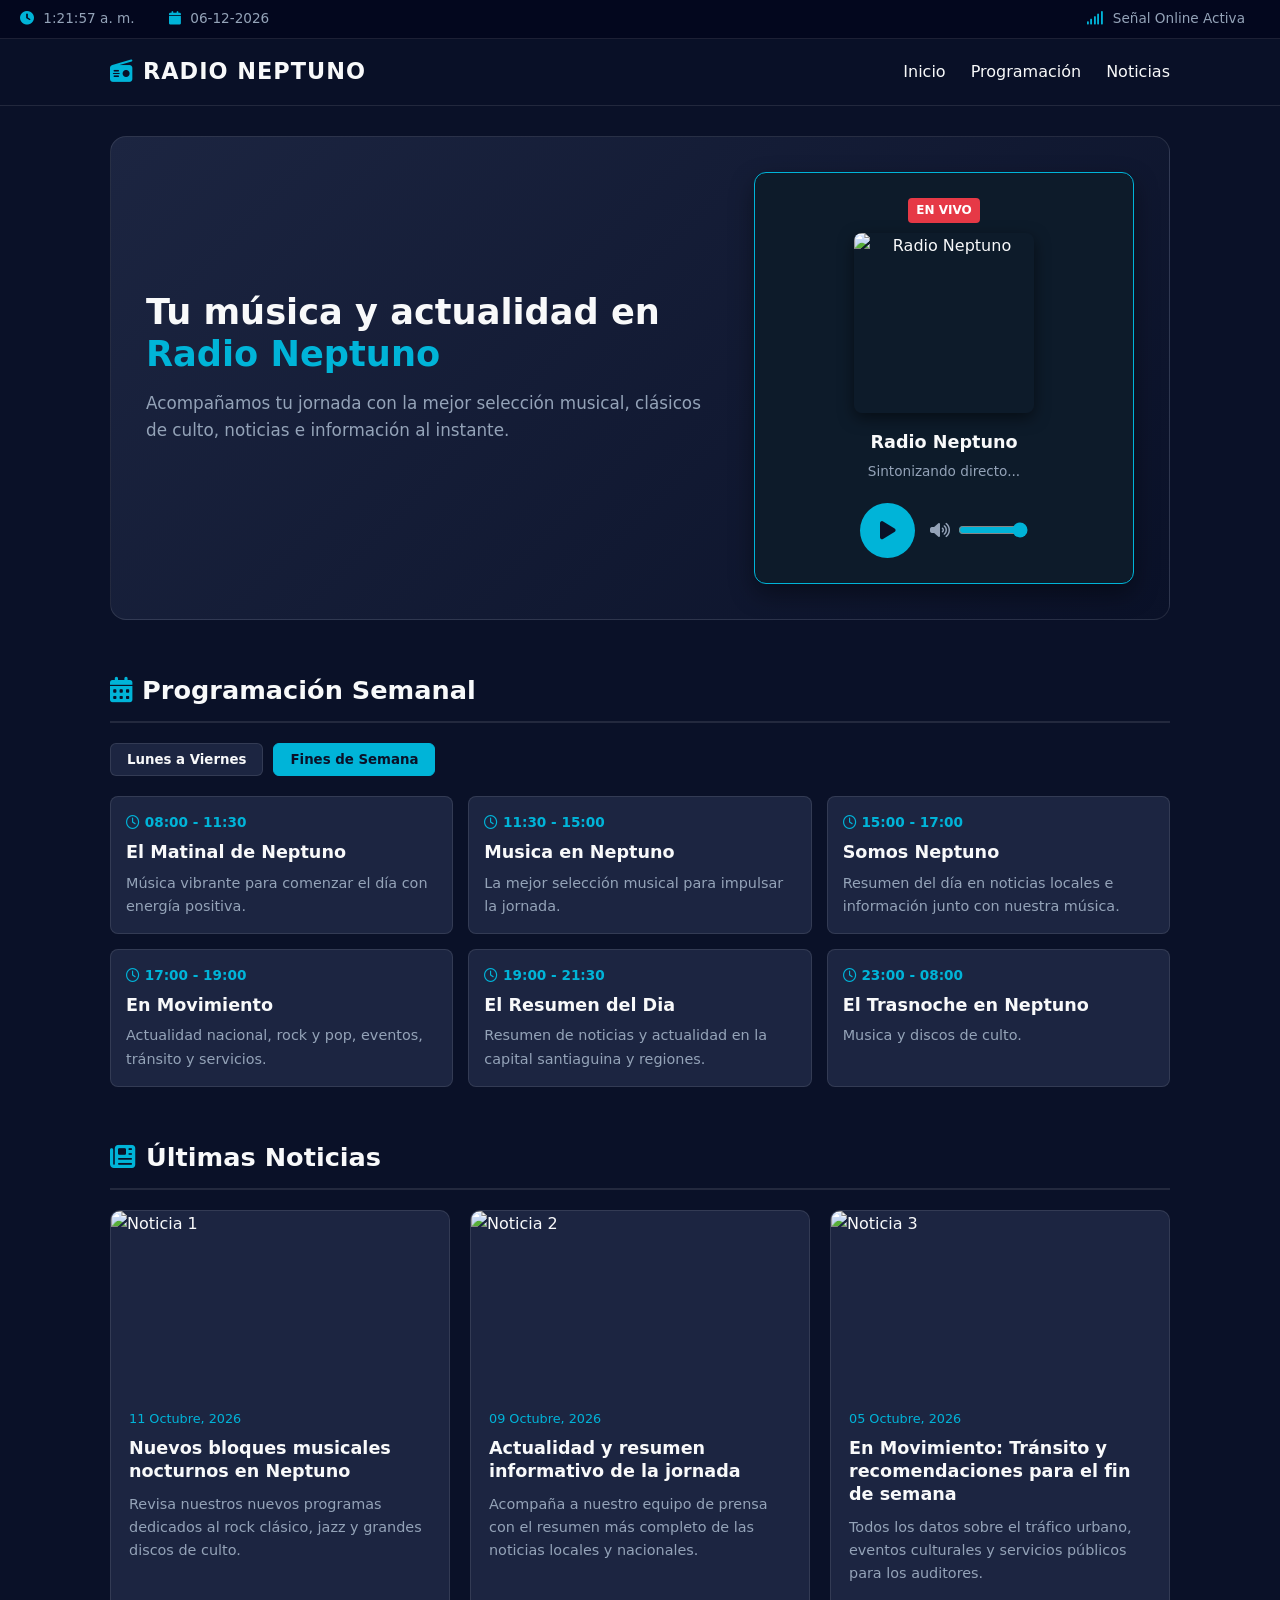
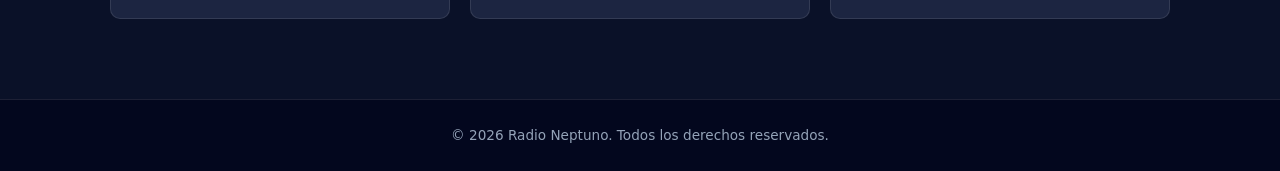
==== envivo.html @ 95f1080c "Update envivo.html" ====
<!DOCTYPE html>
<html lang="es">
<head>
    <meta charset="UTF-8">
    <meta name="viewport" content="width=device-width, initial-scale=1.0">
    <title>Radio Neptuno - Sitio Oficial</title>
    <!-- FontAwesome para iconografía -->
    <link rel="stylesheet" href="https://cdnjs.cloudflare.com/ajax/libs/font-awesome/6.4.0/css/all.min.css">
    <style>
        :root {
            --bg-dark: #0a1128;
            --bg-card: #1c2541;
            --primary: #00b4d8;
            --primary-hover: #90e0ef;
            --accent: #0077b6;
            --text-light: #f8f9fa;
            --text-muted: #94a3b8;
            --border-color: rgba(255, 255, 255, 0.1);
            --max-width: 1100px;
        }

        * {
            box-sizing: border-box;
            margin: 0;
            padding: 0;
            font-family: 'Segoe UI', system-ui, -apple-system, sans-serif;
        }

        body {
            background-color: var(--bg-dark);
            color: var(--text-light);
            line-height: 1.6;
            display: flex;
            flex-direction: column;
            min-height: 100vh;
        }

        /* 1. Barra Superior de Información */
        .top-info-bar {
            background-color: #03071e;
            border-bottom: 1px solid var(--border-color);
            padding: 8px 20px;
            font-size: 0.85rem;
            display: flex;
            justify-content: space-between;
            align-items: center;
        }

        .top-info-bar .info-left span,
        .top-info-bar .info-right span {
            margin-right: 15px;
            color: var(--text-muted);
        }

        .top-info-bar i {
            color: var(--primary);
            margin-right: 5px;
        }

        /* Navegación Principal */
        header {
            background-color: rgba(10, 17, 40, 0.95);
            position: sticky;
            top: 0;
            z-index: 100;
            backdrop-filter: blur(8px);
            border-bottom: 1px solid var(--border-color);
        }

        .nav-container {
            max-width: var(--max-width);
            margin: 0 auto;
            padding: 15px 20px;
            display: flex;
            justify-content: space-between;
            align-items: center;
        }

        .brand-logo {
            font-size: 1.4rem;
            font-weight: 800;
            color: var(--text-light);
            text-decoration: none;
            letter-spacing: 1px;
            display: flex;
            align-items: center;
            gap: 10px;
        }

        .brand-logo i {
            color: var(--primary);
        }

        .nav-menu {
            display: flex;
            list-style: none;
            gap: 25px;
        }

        .nav-menu a {
            color: var(--text-light);
            text-decoration: none;
            font-weight: 500;
            transition: color 0.2s;
        }

        .nav-menu a:hover {
            color: var(--primary);
        }

        /* Main Container */
        main {
            max-width: var(--max-width);
            margin: 0 auto;
            padding: 30px 20px;
            width: 100%;
            flex: 1;
        }

        /* Hero / Inicio */
        .hero-section {
            display: grid;
            grid-template-columns: 1fr 380px;
            gap: 30px;
            align-items: center;
            margin-bottom: 50px;
            background: linear-gradient(135deg, var(--bg-card) 0%, rgba(10,17,40,1) 100%);
            padding: 35px;
            border-radius: 16px;
            border: 1px solid var(--border-color);
        }

        .hero-content h1 {
            font-size: 2.2rem;
            margin-bottom: 15px;
            line-height: 1.2;
        }

        .hero-content h1 span {
            color: var(--primary);
        }

        .hero-content p {
            color: var(--text-muted);
            margin-bottom: 20px;
            font-size: 1.05rem;
        }

        /* 2. Radio Widget (Player Component) */
        .radio-widget {
            background-color: #0d1b2a;
            border: 1px solid var(--primary);
            border-radius: 12px;
            padding: 25px;
            box-shadow: 0 10px 25px rgba(0, 0, 0, 0.4);
            display: flex;
            flex-direction: column;
            align-items: center;
            text-align: center;
        }

        .widget-cover {
            width: 180px;
            height: 180px;
            border-radius: 8px;
            object-fit: cover;
            margin-bottom: 15px;
            box-shadow: 0 5px 15px rgba(0,0,0,0.5);
        }

        .live-tag {
            background-color: #e63946;
            color: white;
            font-size: 0.75rem;
            font-weight: 700;
            padding: 3px 8px;
            border-radius: 4px;
            text-transform: uppercase;
            margin-bottom: 10px;
            display: inline-block;
        }

        .widget-title {
            font-size: 1.1rem;
            font-weight: 700;
            margin-bottom: 5px;
        }

        .widget-subtitle {
            font-size: 0.85rem;
            color: var(--text-muted);
            margin-bottom: 20px;
            min-height: 20px;
        }

        .player-controls {
            display: flex;
            align-items: center;
            gap: 15px;
            width: 100%;
            justify-content: center;
        }

        .play-btn {
            background-color: var(--primary);
            color: var(--bg-dark);
            border: none;
            width: 55px;
            height: 55px;
            border-radius: 50%;
            font-size: 1.3rem;
            cursor: pointer;
            display: flex;
            align-items: center;
            justify-content: center;
            transition: transform 0.2s, background-color 0.2s;
        }

        .play-btn:hover {
            transform: scale(1.05);
            background-color: var(--primary-hover);
        }

        .vol-container {
            display: flex;
            align-items: center;
            gap: 8px;
        }

        .vol-slider {
            width: 70px;
            accent-color: var(--primary);
            cursor: pointer;
        }

        /* 3. Programación Semanal */
        .section-title {
            font-size: 1.6rem;
            margin-bottom: 20px;
            display: flex;
            align-items: center;
            gap: 10px;
            border-bottom: 2px solid var(--border-color);
            padding-bottom: 10px;
        }

        .section-title i {
            color: var(--primary);
        }

        .schedule-tabs {
            display: flex;
            gap: 10px;
            margin-bottom: 20px;
        }

        .tab-btn {
            background-color: var(--bg-card);
            color: var(--text-light);
            border: 1px solid var(--border-color);
            padding: 8px 16px;
            border-radius: 6px;
            cursor: pointer;
            font-weight: 600;
            transition: all 0.2s;
        }

        .tab-btn.active {
            background-color: var(--primary);
            color: var(--bg-dark);
            border-color: var(--primary);
        }

        .schedule-grid {
            display: grid;
            grid-template-columns: repeat(auto-fill, minmax(300px, 1fr));
            gap: 15px;
            margin-bottom: 50px;
        }

        .schedule-card {
            background-color: var(--bg-card);
            border: 1px solid var(--border-color);
            border-radius: 8px;
            padding: 15px;
            transition: border-color 0.2s;
        }

        .schedule-card:hover {
            border-color: var(--primary);
        }

        .schedule-time {
            color: var(--primary);
            font-weight: 700;
            font-size: 0.85rem;
            margin-bottom: 5px;
        }

        .schedule-name {
            font-size: 1.1rem;
            font-weight: 700;
            margin-bottom: 5px;
        }

        .schedule-desc {
            font-size: 0.9rem;
            color: var(--text-muted);
        }

        /* 4. Noticias */
        .news-grid {
            display: grid;
            grid-template-columns: repeat(auto-fill, minmax(320px, 1fr));
            gap: 20px;
            margin-bottom: 50px;
        }

        .news-card {
            background-color: var(--bg-card);
            border: 1px solid var(--border-color);
            border-radius: 10px;
            overflow: hidden;
            display: flex;
            flex-direction: column;
        }

        .news-img {
            width: 100%;
            height: 180px;
            object-fit: cover;
        }

        .news-body {
            padding: 18px;
            flex: 1;
            display: flex;
            flex-direction: column;
        }

        .news-date {
            font-size: 0.8rem;
            color: var(--primary);
            margin-bottom: 8px;
        }

        .news-title {
            font-size: 1.1rem;
            font-weight: 700;
            margin-bottom: 10px;
            line-height: 1.3;
        }

        .news-excerpt {
            font-size: 0.9rem;
            color: var(--text-muted);
            margin-bottom: 15px;
            flex: 1;
        }

        /* Footer */
        footer {
            background-color: #03071e;
            border-top: 1px solid var(--border-color);
            padding: 25px 20px;
            text-align: center;
            font-size: 0.85rem;
            color: var(--text-muted);
        }

        /* Responsive */
        @media (max-width: 850px) {
            .hero-section {
                grid-template-columns: 1fr;
            }
            .nav-menu {
                display: none; /* Simplificado para móviles */
            }
        }
    </style>
</head>
<body>

    <!-- 1. Barra Superior de Información -->
    <div class="top-info-bar">
        <div class="info-left">
            <span><i class="fa-solid fa-clock"></i> <span id="clock">--:--:--</span></span>
            <span><i class="fa-solid fa-calendar"></i> <span id="date-str">--/--/----</span></span>
        </div>
        <div class="info-right">
            <span><i class="fa-solid fa-signal"></i> Señal Online Activa</span>
        </div>
    </div>

    <!-- Navegación Principal -->
    <header>
        <div class="nav-container">
            <a href="#" class="brand-logo">
                <i class="fa-solid fa-radio"></i> RADIO NEPTUNO
            </a>
            <ul class="nav-menu">
                <li><a href="#inicio">Inicio</a></li>
                <li><a href="#programacion">Programación</a></li>
                <li><a href="#noticias">Noticias</a></li>
            </ul>
        </div>
    </header>

    <main>
        <!-- Inicio / Hero Section -->
        <section id="inicio" class="hero-section">
            <div class="hero-content">
                <h1>Tu música y actualidad en <span>Radio Neptuno</span></h1>
                <p>Acompañamos tu jornada con la mejor selección musical, clásicos de culto, noticias e información al instante.</p>
            </div>

            <!-- 2. Radio Widget -->
            <div class="radio-widget">
                <span class="live-tag">En Vivo</span>
                <img src="https://images.unsplash.com/photo-1478737270239-2f02b77fc618?w=400&auto=format&fit=crop&q=80" alt="Radio Neptuno" class="widget-cover" id="widget-cover">
                <div class="widget-title" id="widget-title">Radio Neptuno</div>
                <div class="widget-subtitle" id="widget-subtitle">Sintonizando directo...</div>
                
                <div class="player-controls">
                    <button class="play-btn" id="play-btn" title="Reproducir/Pausar">
                        <i class="fa-solid fa-play" id="play-icon"></i>
                    </button>
                    <div class="vol-container">
                        <i class="fa-solid fa-volume-high" id="vol-icon" style="color: var(--text-muted);"></i>
                        <input type="range" min="0" max="1" step="0.05" value="1" class="vol-slider" id="vol-slider">
                    </div>
                </div>
            </div>
        </section>

        <!-- 3. Programación Semanal -->
        <section id="programacion">
            <h2 class="section-title"><i class="fa-solid fa-calendar-days"></i> Programación Semanal</h2>
            
            <div class="schedule-tabs">
                <button class="tab-btn active" id="tab-week">Lunes a Viernes</button>
                <button class="tab-btn" id="tab-weekend">Fines de Semana</button>
            </div>

            <div class="schedule-grid" id="schedule-container">
                <!-- Generado por JS -->
            </div>
        </section>

        <!-- 4. Noticias -->
        <section id="noticias">
            <h2 class="section-title"><i class="fa-solid fa-newspaper"></i> Últimas Noticias</h2>
            
            <div class="news-grid">
                <article class="news-card">
                    <img src="https://images.unsplash.com/photo-1511671782779-c97d3d27a1d4?w=500&auto=format&fit=crop&q=80" alt="Noticia 1" class="news-img">
                    <div class="news-body">
                        <div class="news-date">11 Octubre, 2026</div>
                        <h3 class="news-title">Nuevos bloques musicales nocturnos en Neptuno</h3>
                        <p class="news-excerpt">Revisa nuestros nuevos programas dedicados al rock clásico, jazz y grandes discos de culto.</p>
                    </div>
                </article>

                <article class="news-card">
                    <img src="https://images.unsplash.com/photo-1598488035139-bdbb2231ce04?w=500&auto=format&fit=crop&q=80" alt="Noticia 2" class="news-img">
                    <div class="news-body">
                        <div class="news-date">09 Octubre, 2026</div>
                        <h3 class="news-title">Actualidad y resumen informativo de la jornada</h3>
                        <p class="news-excerpt">Acompaña a nuestro equipo de prensa con el resumen más completo de las noticias locales y nacionales.</p>
                    </div>
                </article>

                <article class="news-card">
                    <img src="https://images.unsplash.com/photo-1526374965328-7f61d4dc18c5?w=500&auto=format&fit=crop&q=80" alt="Noticia 3" class="news-img">
                    <div class="news-body">
                        <div class="news-date">05 Octubre, 2026</div>
                        <h3 class="news-title">En Movimiento: Tránsito y recomendaciones para el fin de semana</h3>
                        <p class="news-excerpt">Todos los datos sobre el tráfico urbano, eventos culturales y servicios públicos para los auditores.</p>
                    </div>
                </article>
            </div>
        </section>
    </main>

    <footer>
        <p>&copy; 2026 Radio Neptuno. Todos los derechos reservados.</p>
    </footer>

    <!-- Audio Stream Hidden Element -->
    <audio id="audio-player" preload="none"></audio>

    <script>
        // Configuración de Audio
        const streamUrl = "https://stream.zeno.fm/lqnwrpclo7hvv";
        const stationId = "lqnwrpclo7hvv";

        const audio = document.getElementById('audio-player');
        const playBtn = document.getElementById('play-btn');
        const playIcon = document.getElementById('play-icon');
        const volSlider = document.getElementById('vol-slider');
        const volIcon = document.getElementById('vol-icon');
        const widgetSubtitle = document.getElementById('widget-subtitle');

        audio.src = streamUrl;
        let isPlaying = false;

        // Control de reproducción
        playBtn.addEventListener('click', () => {
            if (isPlaying) {
                audio.pause();
                playIcon.className = "fa-solid fa-play";
                widgetSubtitle.textContent = "Reproducción pausada";
                isPlaying = false;
            } else {
                audio.play().then(() => {
                    playIcon.className = "fa-solid fa-pause";
                    widgetSubtitle.textContent = "En directo desde Zeno.fm";
                    isPlaying = true;
                }).catch(err => {
                    console.error("Error reproduciendo stream:", err);
                });
            }
        });

        // Control de Volumen
        volSlider.addEventListener('input', (e) => {
            audio.volume = e.target.value;
            if (e.target.value == 0) volIcon.className = "fa-solid fa-volume-xmark";
            else if (e.target.value < 0.5) volIcon.className = "fa-solid fa-volume-low";
            else volIcon.className = "fa-solid fa-volume-high";
        });

        // Reloj e Información Superior
        function updateClock() {
            const now = new Date();
            document.getElementById('clock').textContent = now.toLocaleTimeString('es-CL');
            document.getElementById('date-str').textContent = now.toLocaleDateString('es-CL');
        }
        setInterval(updateClock, 1000);
        updateClock();

        // Datos de Programación
        const scheduleData = {
            week: [
                { time: "08:00 - 11:30", name: "El Matinal de Neptuno", desc: "Música vibrante para comenzar el día con energía positiva." },
                { time: "11:30 - 17:00", name: "Musica en Neptuno", desc: "La mejor selección musical para impulsar la jornada." },
                { time: "17:00 - 19:00", name: "En Movimiento", desc: "Actualidad nacional, rock y pop, eventos, tránsito y servicios." },
                { time: "19:00 - 20:45", name: "La Pica de Neptuno", desc: "Música Chilena, Actualidad, datos y mucho mas!." },
                { time: "20:45 - 23:00", name: "La Noche del Auditor", desc: "Música variada para acompañar trabajo y estudio." },
                { time: "23:00 - 08:00", name: "El Trasnoche en Neptuno", desc: "Musica y discos de culto." }
            ],
            weekend: [
                { time: "08:00 - 11:30", name: "El Matinal de Neptuno", desc: "Música vibrante para comenzar el día con energía positiva." },
                { time: "11:30 - 15:00", name: "Musica en Neptuno", desc: "La mejor selección musical para impulsar la jornada." },
                { time: "15:00 - 17:00", name: "Somos Neptuno", desc: "Resumen del día en noticias locales e información junto con nuestra música." },
                { time: "17:00 - 19:00", name: "En Movimiento", desc: "Actualidad nacional, rock y pop, eventos, tránsito y servicios." },
                { time: "19:00 - 21:30", name: "El Resumen del Dia", desc: "Resumen de noticias y actualidad en la capital santiaguina y regiones." },
                { time: "23:00 - 08:00", name: "El Trasnoche en Neptuno", desc: "Musica y discos de culto." }
            ]
        };

        const scheduleContainer = document.getElementById('schedule-container');
        const tabWeek = document.getElementById('tab-week');
        const tabWeekend = document.getElementById('tab-weekend');

        function renderSchedule(type) {
            scheduleContainer.innerHTML = '';
            scheduleData[type].forEach(item => {
                const card = document.createElement('div');
                card.className = 'schedule-card';
                card.innerHTML = `
                    <div class="schedule-time"><i class="fa-regular fa-clock"></i> ${item.time}</div>
                    <div class="schedule-name">${item.name}</div>
                    <div class="schedule-desc">${item.desc}</div>
                `;
                scheduleContainer.appendChild(card);
            });
        }

        tabWeek.addEventListener('click', () => {
            tabWeek.classList.add('active');
            tabWeekend.classList.remove('active');
            renderSchedule('week');
        });

        tabWeekend.addEventListener('click', () => {
            tabWeekend.classList.add('active');
            tabWeek.classList.remove('active');
            renderSchedule('weekend');
        });

        // Cargar por defecto según el día de la semana
        const day = new Date().getDay();
        if (day === 0 || day === 6) {
            tabWeekend.click();
        } else {
            tabWeek.click();
        }

        // Metadatos de Zeno.fm
        setInterval(async () => {
            try {
                const res = await fetch(`https://api.zeno.fm/mounts/v2/snippet/${stationId}`);
                if (res.ok) {
                    const data = await res.json();
                    if (data && data.title && isPlaying) {
                        widgetSubtitle.textContent = "Sonando: " + data.title;
                    }
                }
            } catch (e) {}
        }, 15000);
    </script>
</body>
</html>
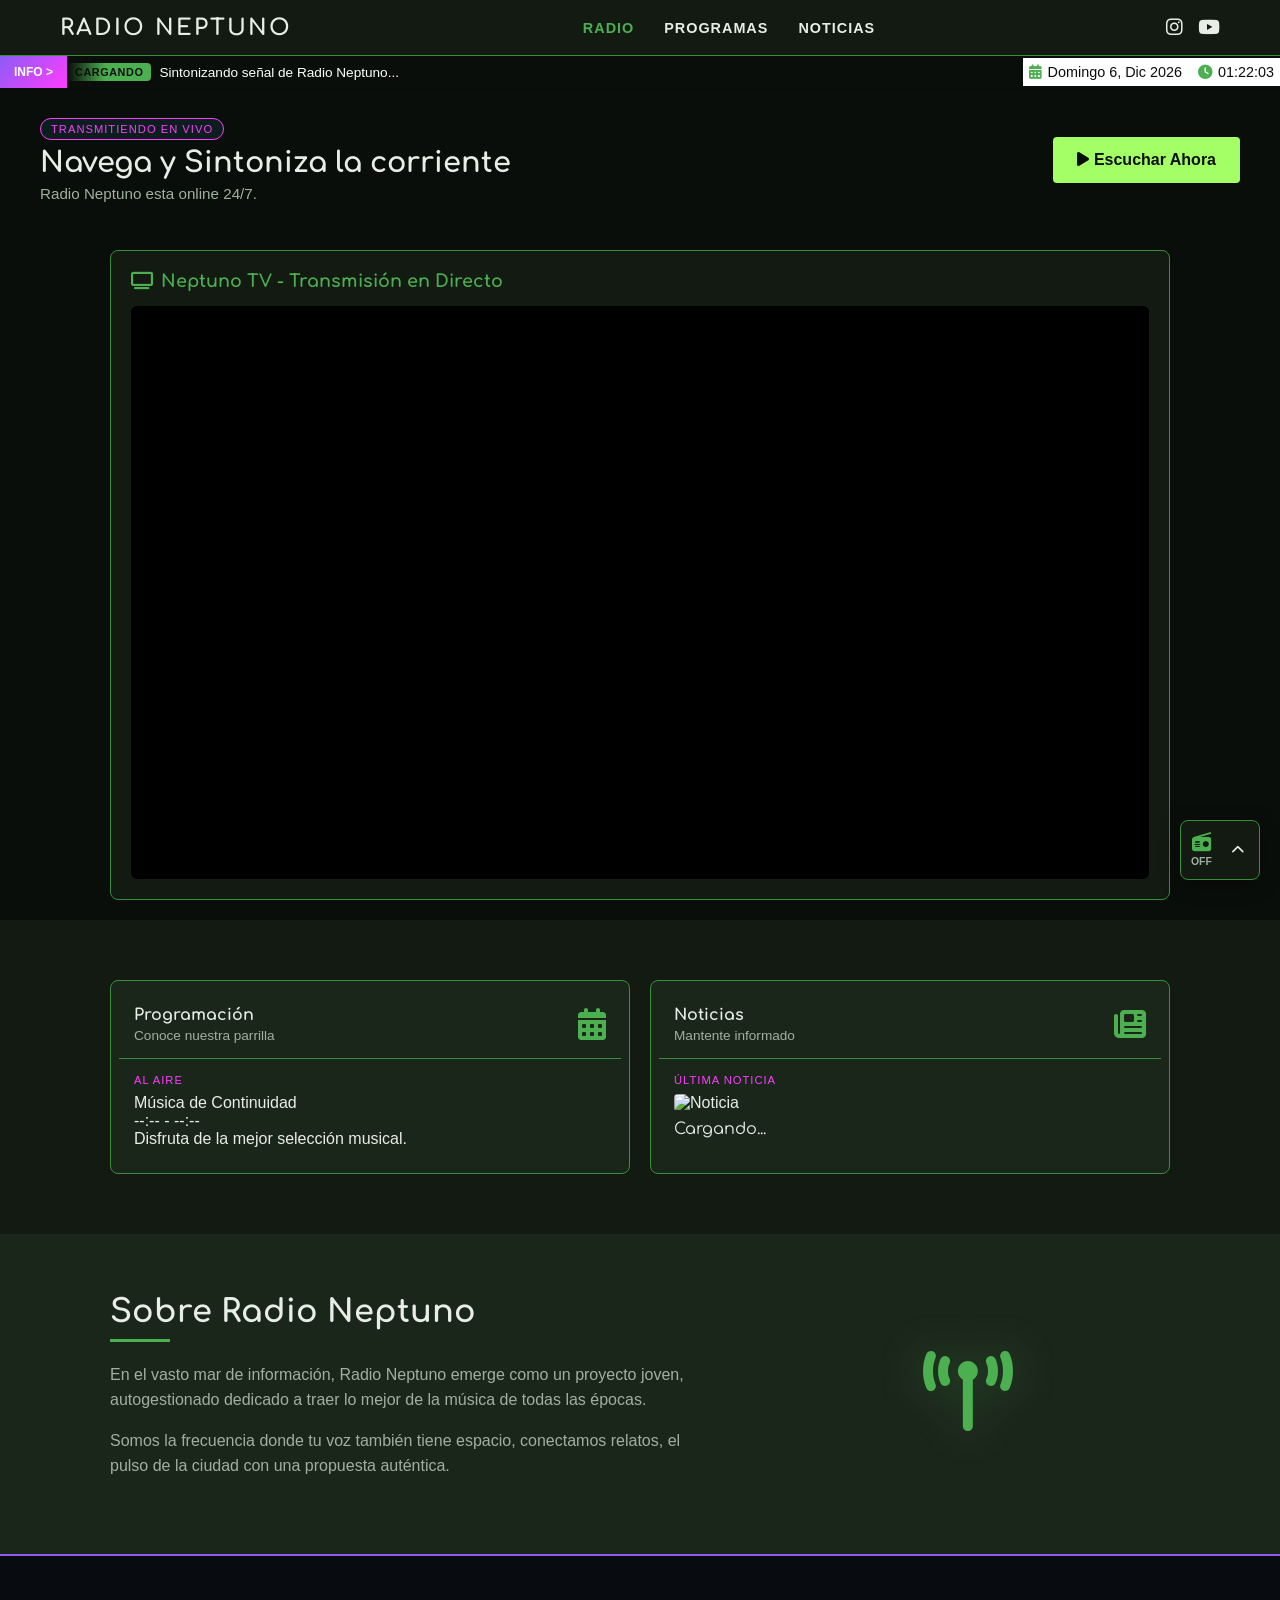
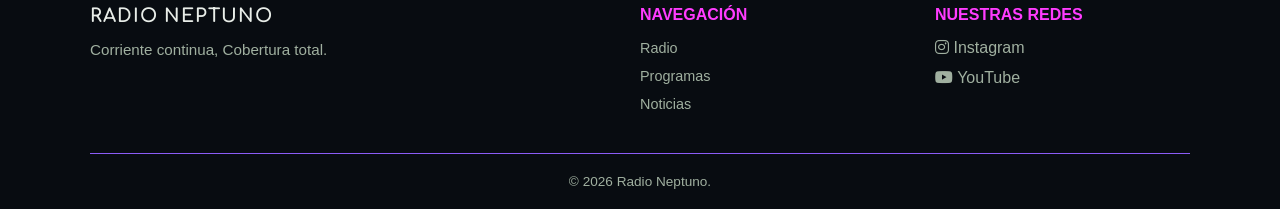
==== commit 2a1fd048: "envivo" ====
--- a/envivo.html
+++ b/envivo.html
@@ -1,614 +1,1861 @@
 <!DOCTYPE html>
 <html lang="es">
+
 <head>
     <meta charset="UTF-8">
     <meta name="viewport" content="width=device-width, initial-scale=1.0">
-    <title>Radio Neptuno - Sitio Oficial</title>
-    <!-- FontAwesome para iconografía -->
+    <meta name="description"
+        content="Radio Neptuno - Radio online comunitaria con música independiente, cultura y noticias locales. Escúchanos en vivo 24/7.">
+    <meta name="keywords" content="radio, música, streaming, comunidad, noticias, cultura, independiente">
+    <meta name="author" content="Radio Neptuno">
+    <title>Radio Neptuno - Transmitiendo en Vivo</title>
+    <link rel="icon" href="/favicon.ico" type="image/x-icon">
     <link rel="stylesheet" href="https://cdnjs.cloudflare.com/ajax/libs/font-awesome/6.4.0/css/all.min.css">
     <style>
+        /* RESET & VARIABLES GLOBALES */
+        @import url('https://fonts.googleapis.com/css2?family=Comfortaa:wght@400;600;700&display=swap');
+
         :root {
-            --bg-dark: #0a1128;
-            --bg-card: #1c2541;
-            --primary: #00b4d8;
-            --primary-hover: #90e0ef;
-            --accent: #0077b6;
-            --text-light: #f8f9fa;
-            --text-muted: #94a3b8;
-            --border-color: rgba(255, 255, 255, 0.1);
-            --max-width: 1100px;
+            --bg-color: #0a0e0a;
+            --surface-color: #121a12;
+            --surface-light: #1b261b;
+            --bg-gradient: linear-gradient(0deg, var(--bg-color) 0%, var(--surface-light) 100%);
+            --primary-color: #4CAF50;
+            --primary-hover: #66BB6A;
+            --accent-color: #8B5CF6;
+            --accent-light: #FF3CFF;
+            --accent-gradient: linear-gradient(135deg, var(--accent-color) 0%, var(--accent-light) 100%);
+            --success-color: #2E7D32;
+            --signal-color: #0a0e0a;
+            --primary-light: #A3FF65;
+            --text-color: #e8ede8;
+            --text-muted: #a0b0a0;
+            --border-color: #388E3C;
+            --font-main: 'Segoe UI', Roboto, Helvetica, Arial, sans-serif;
+            --font-title: 'Comfortaa', cursive;
+            --spacing: 20px;
         }
 
         * {
-            box-sizing: border-box;
             margin: 0;
             padding: 0;
-            font-family: 'Segoe UI', system-ui, -apple-system, sans-serif;
+            box-sizing: border-box;
+        }
+
+        html {
+            scroll-behavior: smooth;
+            font-family: var(--font-main);
+            background-color: var(--bg-color);
+            color: var(--text-color);
         }
 
         body {
-            background-color: var(--bg-dark);
-            color: var(--text-light);
-            line-height: 1.6;
             display: flex;
             flex-direction: column;
             min-height: 100vh;
         }
 
-        /* 1. Barra Superior de Información */
-        .top-info-bar {
-            background-color: #03071e;
+        a {
+            color: inherit;
+            text-decoration: none;
+            transition: color 0.3s ease;
+        }
+
+        ul {
+            list-style: none;
+        }
+
+        .section-container {
+            max-width: 1100px;
+            margin: 0 auto;
+            padding: 60px var(--spacing);
+        }
+
+        .section-title {
+            font-size: 1rem;
+            text-align: left;
+            margin-bottom: 10px;
+            text-transform: uppercase;
+            letter-spacing: 1px;
+            font-family: var(--font-title);
+            display: inline-block;
+            background-color: var(--text-color);
+            color: var(--bg-color);
+            padding: 2px 6px;
+            border-radius: 3px;
+        }
+
+        .section-subtitle {
+            font-size: 0.8rem;
+            text-align: right;
+            color: var(--text-muted);
+            font-family: var(--font-title);
+            margin-bottom: 40px;
+            padding-top: 2px;
+            border-top: 1px solid var(--text-muted);
+        }
+
+        .btn-primary {
+            display: inline-block;
+            background-color: var(--primary-color);
+            color: var(--bg-color);
+            padding: 12px 28px;
+            font-weight: bold;
+            border-radius: 4px;
+            border: none;
+            cursor: pointer;
+            transition: transform 0.2s, background-color 0.3s;
+        }
+
+        .btn-primary:hover {
+            background-color: var(--primary-hover);
+            transform: translateY(-2px);
+        }
+
+        /* HEADER */
+        .site-header {
+            background-color: var(--surface-color);
             border-bottom: 1px solid var(--border-color);
-            padding: 8px 20px;
-            font-size: 0.85rem;
-            display: flex;
-            justify-content: space-between;
-            align-items: center;
-        }
-
-        .top-info-bar .info-left span,
-        .top-info-bar .info-right span {
-            margin-right: 15px;
-            color: var(--text-muted);
-        }
-
-        .top-info-bar i {
-            color: var(--primary);
-            margin-right: 5px;
-        }
-
-        /* Navegación Principal */
-        header {
-            background-color: rgba(10, 17, 40, 0.95);
             position: sticky;
             top: 0;
             z-index: 100;
-            backdrop-filter: blur(8px);
-            border-bottom: 1px solid var(--border-color);
-        }
-
-        .nav-container {
-            max-width: var(--max-width);
+        }
+
+        .header-container {
+            max-width: 1200px;
             margin: 0 auto;
-            padding: 15px 20px;
+            padding: 15px var(--spacing);
             display: flex;
             justify-content: space-between;
             align-items: center;
         }
 
-        .brand-logo {
+        .logo a {
+            font-family: var(--font-title);
             font-size: 1.4rem;
-            font-weight: 800;
-            color: var(--text-light);
-            text-decoration: none;
+            font-weight: 700;
+            letter-spacing: 2px;
+        }
+
+        .main-nav ul {
+            display: flex;
+            gap: 30px;
+        }
+
+        .main-nav a {
+            font-weight: 600;
+            text-transform: uppercase;
+            font-size: 0.9rem;
             letter-spacing: 1px;
-            display: flex;
-            align-items: center;
-            gap: 10px;
-        }
-
-        .brand-logo i {
-            color: var(--primary);
-        }
-
-        .nav-menu {
-            display: flex;
-            list-style: none;
-            gap: 25px;
-        }
-
-        .nav-menu a {
-            color: var(--text-light);
-            text-decoration: none;
+        }
+
+        .main-nav a:hover,
+        .main-nav a.active {
+            color: var(--primary-color);
+        }
+
+        .social-header {
+            display: flex;
+            gap: 15px;
+            align-items: center;
+        }
+
+        .social-header a {
+            font-size: 1.2rem;
+        }
+
+        .social-header a:hover {
+            color: var(--primary-color);
+        }
+
+        .menu-toggle {
+            display: none;
+            background: none;
+            border: none;
+            color: var(--text-color);
+            font-size: 1.3rem;
+            cursor: pointer;
+        }
+
+        /* HERO */
+        .hero-section {
+            position: relative;
+            min-height: 140px;
+            padding: 20px var(--spacing);
+            overflow: hidden;
+        }
+
+        #inicio.view-section {
+            display: none;
+        }
+
+        #inicio.view-section.active {
+            display: flex !important;
+            align-items: center;
+            justify-content: center;
+        }
+
+        .hero-content {
+            position: relative;
+            z-index: 2;
+            width: 100%;
+            max-width: 1200px;
+            display: flex;
+            align-items: center;
+            justify-content: space-between;
+            gap: 30px;
+        }
+
+        .hero-text {
+            flex: 1;
+        }
+
+        .badge {
+            display: inline-block;
+            background-color: rgba(0, 229, 255, 0.08);
+            color: var(--accent-light);
+            border: 1px solid var(--accent-light);
+            padding: 4px 10px;
+            font-size: 0.7rem;
+            text-transform: uppercase;
+            border-radius: 20px;
+            letter-spacing: 1px;
+            margin-bottom: 8px;
+        }
+
+        .hero-section h1 {
+            font-family: var(--font-title);
+            font-size: 1.8rem;
+            margin: 0 0 6px 0;
+            line-height: 1.1;
+        }
+
+        .hero-section p {
+            color: var(--text-muted);
+            font-size: 0.95rem;
+            margin: 0;
+        }
+
+        .hero-section .btn-primary {
+            flex-shrink: 0;
+            padding: 14px 24px;
+            font-size: 1rem;
+            font-weight: 700;
+            background-color: var(--primary-light);
+            color: var(--bg-color);
+            white-space: nowrap;
+        }
+
+        /* BARRA INFORMATIVA */
+        .signal-bar {
+            height: 34px;
+            background: var(--signal-color);
+            color: #fff;
+            border-bottom: 2px solid rgba(0, 0, 0, 0.15);
+            display: flex;
+            align-items: center;
+            overflow: hidden;
+            position: sticky;
+            top: 56px;
+            z-index: 10;
+        }
+
+        .signal-label {
+            height: 100%;
+            padding: 0 14px;
+            background-image: var(--accent-gradient);
+            color: white;
+            display: flex;
+            align-items: center;
+            font-size: .75rem;
+            font-weight: 700;
+            flex-shrink: 0;
+            z-index: 2;
+        }
+
+        .signal-datetime {
+            display: flex;
+            align-items: center;
+            padding: 6px;
+            gap: 16px;
+            margin-left: auto;
+            font-size: 0.9rem;
+            white-space: nowrap;
+            background: white;
+            flex-shrink: 0;
+        }
+
+        .signal-date,
+        .signal-time {
+            color: var(--bg-color);
+            display: flex;
+            align-items: center;
             font-weight: 500;
-            transition: color 0.2s;
-        }
-
-        .nav-menu a:hover {
-            color: var(--primary);
-        }
-
-        /* Main Container */
-        main {
-            max-width: var(--max-width);
-            margin: 0 auto;
-            padding: 30px 20px;
-            width: 100%;
+            gap: 6px;
+        }
+
+        .signal-date i,
+        .signal-time i {
+            color: var(--primary-color);
+        }
+
+        .signal-content {
             flex: 1;
-        }
-
-        /* Hero / Inicio */
-        .hero-section {
-            display: grid;
-            grid-template-columns: 1fr 380px;
-            gap: 30px;
-            align-items: center;
-            margin-bottom: 50px;
-            background: linear-gradient(135deg, var(--bg-card) 0%, rgba(10,17,40,1) 100%);
-            padding: 35px;
-            border-radius: 16px;
-            border: 1px solid var(--border-color);
-        }
-
-        .hero-content h1 {
-            font-size: 2.2rem;
-            margin-bottom: 15px;
-            line-height: 1.2;
-        }
-
-        .hero-content h1 span {
-            color: var(--primary);
-        }
-
-        .hero-content p {
-            color: var(--text-muted);
-            margin-bottom: 20px;
-            font-size: 1.05rem;
-        }
-
-        /* 2. Radio Widget (Player Component) */
-        .radio-widget {
-            background-color: #0d1b2a;
-            border: 1px solid var(--primary);
-            border-radius: 12px;
-            padding: 25px;
-            box-shadow: 0 10px 25px rgba(0, 0, 0, 0.4);
-            display: flex;
-            flex-direction: column;
-            align-items: center;
-            text-align: center;
-        }
-
-        .widget-cover {
-            width: 180px;
-            height: 180px;
-            border-radius: 8px;
-            object-fit: cover;
-            margin-bottom: 15px;
-            box-shadow: 0 5px 15px rgba(0,0,0,0.5);
-        }
-
-        .live-tag {
-            background-color: #e63946;
-            color: white;
-            font-size: 0.75rem;
+            overflow: hidden;
+            position: relative;
+            -webkit-mask-image: linear-gradient(to right, transparent 0%, #000 4%, #000 96%, transparent 100%);
+            mask-image: linear-gradient(to right, transparent 0%, #000 4%, #000 96%, transparent 100%);
+        }
+
+        .signal-track {
+            display: inline-flex;
+            align-items: center;
+            white-space: nowrap;
+            user-select: none;
+            height: 34px;
+            animation: ticker 110s linear infinite;
+            will-change: transform;
+            transform: translate3d(0, 0, 0);
+        }
+
+        .signal-item {
+            display: inline-flex;
+            align-items: center;
+            margin-right: 24px;
+            font-size: .85rem;
+            flex-shrink: 0;
+        }
+
+        .signal-badge {
+            background: var(--primary-color);
+            color: #111;
+            font-size: .68rem;
             font-weight: 700;
             padding: 3px 8px;
             border-radius: 4px;
+            margin-right: 8px;
             text-transform: uppercase;
+            flex-shrink: 0;
+            letter-spacing: 0.05em;
+        }
+
+        .signal-separator {
+            opacity: .35;
+            margin-right: 18px;
+        }
+
+        @keyframes ticker {
+            from { transform: translateX(0); }
+            to { transform: translateX(-50%); }
+        }
+
+        /* SECCIONES EXPLORA Y SOBRE RADIO */
+        .explore-section {
+            background-color: var(--surface-color);
+        }
+
+        .explore-grid {
+            display: grid;
+            grid-template-columns: repeat(auto-fit, minmax(250px, 1fr));
+            gap: 20px;
+        }
+
+        .explore-card {
+            background-color: var(--surface-light);
+            padding: 10px 8px;
+            border-radius: 8px;
+            text-align: left;
+            overflow: hidden;
+            text-decoration: none;
+            border: 1px solid var(--border-color);
+            transition: transform 0.3s ease, box-shadow 0.3s ease;
+        }
+
+        .explore-card:hover {
+            transform: translateY(-3px);
+            border-color: var(--accent-color);
+        }
+
+        .explore-card-top {
+            padding: 15px;
+            display: flex;
+            justify-content: space-between;
+            align-items: center;
+        }
+
+        .explore-card-top h3 {
+            font-family: var(--font-title);
+            margin: 0;
+            font-size: 1rem;
+        }
+
+        .explore-card-top p {
+            margin: 4px 0 0;
+            font-size: .85rem;
+            color: var(--text-muted);
+        }
+
+        .explore-card-top i {
+            font-size: 2em;
+            color: var(--primary-color);
+        }
+
+        .explore-card-bottom {
+            border-top: 1px solid var(--border-color);
+            padding: 15px;
+            min-height: 90px;
+        }
+
+        .card-label {
+            display: block;
+            font-size: .7rem;
+            letter-spacing: 1px;
+            margin-bottom: 8px;
+            color: var(--accent-light);
+        }
+
+        .explore-thumb {
+            width: 100%;
+            height: 100px;
+            object-fit: cover;
+            border-radius: 4px;
+            margin-bottom: 8px;
+        }
+
+        #explore-news-title {
+            font-family: var(--font-title);
+            font-size: 1rem;
+            color: var(--text-color);
+        }
+
+        .about-section {
+            background-color: var(--surface-light);
+        }
+
+        .about-grid {
+            display: grid;
+            grid-template-columns: 1.5fr 1fr;
+            gap: 50px;
+            align-items: center;
+        }
+
+        .about-text h2 {
+            font-family: var(--font-title);
+            font-size: 2rem;
             margin-bottom: 10px;
+        }
+
+        .divider {
+            border: none;
+            border-top: 3px solid var(--primary-color);
+            width: 60px;
+            margin-bottom: 20px;
+        }
+
+        .about-text p {
+            color: var(--text-muted);
+            line-height: 1.6;
+            margin-bottom: 15px;
+        }
+
+        .about-image {
+            display: flex;
+            flex-direction: column;
+            align-items: center;
+            justify-content: center;
+        }
+
+        .radio-illustration {
+            max-width: 200px;
+            height: auto;
+            filter: drop-shadow(0 0 20px rgba(76, 175, 80, 0.3));
+        }
+
+        /* NEPTUNO TV EN INICIO */
+        .neptuno-tv-wrapper {
+            max-width: 1100px;
+            margin: 0 auto;
+            padding: 20px var(--spacing);
+        }
+
+        .neptuno-tv-card {
+            background-color: var(--surface-color);
+            border: 1px solid var(--border-color);
+            border-radius: 8px;
+            overflow: hidden;
+            padding: 20px;
+        }
+
+        .neptuno-tv-card h3 {
+            font-family: var(--font-title);
+            font-size: 1.1rem;
+            margin-bottom: 15px;
+            color: var(--primary-color);
+            display: flex;
+            align-items: center;
+            gap: 8px;
+        }
+
+        /* PARRILLA DE PROGRAMACIÓN POR DÍAS */
+        .schedule-section {
+            background-color: var(--bg-color);
+        }
+
+        .section-banner {
+            width: 100%;
+            max-height: 300px;
+            overflow: hidden;
+            border-radius: 8px;
+            margin-bottom: 40px;
+        }
+
+        .banner-image {
+            width: 100%;
+            height: 100%;
+            object-fit: cover;
+            object-position: center;
+        }
+
+        .days-tabs {
+            display: flex;
+            gap: 10px;
+            overflow-x: auto;
+            margin-bottom: 30px;
+            padding-bottom: 5px;
+        }
+
+        .day-tab {
+            background-color: var(--surface-color);
+            color: var(--text-muted);
+            border: 1px solid var(--border-color);
+            padding: 10px 20px;
+            border-radius: 4px;
+            font-family: var(--font-title);
+            font-size: 0.85rem;
+            text-transform: uppercase;
+            cursor: pointer;
+            white-space: nowrap;
+            transition: all 0.2s ease;
+        }
+
+        .day-tab:hover,
+        .day-tab.active {
+            background-color: var(--primary-color);
+            color: var(--bg-color);
+            border-color: var(--primary-color);
+            font-weight: bold;
+        }
+
+        .schedule-grid {
+            display: grid;
+            grid-template-columns: repeat(auto-fit, minmax(260px, 1fr));
+            gap: 20px;
+        }
+
+        .schedule-card {
+            background-color: var(--surface-color);
+            padding: 25px;
+            border-radius: 6px;
+            border: 1px solid var(--border-color);
+            position: relative;
+        }
+
+        .schedule-card.current {
+            border-color: var(--accent-light);
+            box-shadow: 0 0 15px rgba(0, 229, 255, 0.1);
+        }
+
+        .schedule-card .time {
+            display: block;
+            color: var(--primary-color);
+            font-weight: bold;
+            margin-bottom: 10px;
+            font-size: 0.9rem;
+        }
+
+        .schedule-card h3 {
+            font-family: var(--font-title);
+            margin-bottom: 10px;
+            font-size: 1.1rem;
+        }
+
+        .schedule-card p {
+            color: var(--text-muted);
+            font-size: 0.9rem;
+            line-height: 1.4;
+        }
+
+        .current-badge {
+            position: absolute;
+            top: 15px;
+            right: 15px;
+            background-color: var(--accent-light);
+            color: #fff;
+            font-size: 0.7rem;
+            padding: 2px 8px;
+            border-radius: 4px;
+            text-transform: uppercase;
+            font-weight: bold;
+        }
+
+        /* NOTICIAS Y DETALLE */
+        .news-section {
+            background-color: var(--surface-light);
+        }
+
+        .news-grid {
+            display: grid;
+            grid-template-columns: 1fr 1fr;
+            gap: 30px;
+        }
+
+        .news-card {
+            background-color: var(--surface-color);
+            border-radius: 6px;
+            overflow: hidden;
+            display: flex;
+            flex-direction: column;
+        }
+
+        .news-img-placeholder {
+            background-color: var(--surface-light);
+            height: 180px;
+            display: flex;
+            align-items: center;
+            justify-content: center;
+            font-size: 3rem;
+            color: var(--border-color);
+        }
+
+        .news-body {
+            padding: 25px;
+        }
+
+        .news-tag {
+            color: var(--accent-color);
+            font-size: 0.8rem;
+            text-transform: uppercase;
+            font-weight: bold;
+        }
+
+        .news-body h3 {
+            font-family: var(--font-title);
+            margin: 10px 0;
+        }
+
+        .news-body p {
+            color: var(--text-muted);
+            font-size: 0.95rem;
+            line-height: 1.5;
+            margin-bottom: 20px;
+        }
+
+        .news-link {
+            color: var(--primary-color);
+            font-weight: bold;
+            font-size: 0.9rem;
+        }
+
+        .news-date {
+            font-size: 0.75rem;
+            color: var(--text-muted);
+            margin-top: 4px;
+        }
+
+        .pagination-container {
+            display: flex;
+            justify-content: center;
+            align-items: center;
+            gap: 8px;
+            margin-top: 30px;
+            padding: 10px;
+        }
+
+        .pagination-btn {
+            background-color: var(--surface-light);
+            color: var(--text-color);
+            border: 1px solid var(--border-color);
+            padding: 8px 14px;
+            border-radius: 4px;
+            cursor: pointer;
+            font-family: var(--font-title);
+            font-size: 0.9rem;
+            transition: all 0.2s ease;
+        }
+
+        .pagination-btn:hover:not(:disabled) {
+            background-color: var(--primary-color);
+            color: #000000;
+            border-color: var(--primary-color);
+        }
+
+        .pagination-btn.active {
+            background-color: var(--accent-color);
+            color: #000000;
+            border-color: var(--accent-color);
+            font-weight: bold;
+        }
+
+        .pagination-btn:disabled {
+            opacity: 0.4;
+            cursor: not-allowed;
+        }
+
+        .news-detail-section {
+            background-color: var(--surface-light);
+        }
+
+        .news-detail-section .breadcrumb {
+            margin-bottom: 20px;
+            color: var(--text-muted);
+        }
+
+        .news-detail-section .breadcrumb a {
+            color: var(--primary-color);
+            text-decoration: none;
+            font-weight: 600;
+        }
+
+        .news-detail-section .article-image {
+            width: 100%;
+            max-height: 500px;
+            object-fit: cover;
+            border-radius: 8px;
+            margin-bottom: 25px;
+        }
+
+        .news-detail-section .article-title {
+            font-size: 2.2rem;
+            color: var(--primary-color);
+            line-height: 1.3;
+            margin: 15px 0;
+        }
+
+        .news-detail-section .article-body {
+            line-height: 1.8;
+            font-size: 1.05rem;
+            color: var(--text-color);
+            margin: 30px 0;
+        }
+
+        /* WIDGET FLOTANTE DE RADIO (ZENO) */
+        .radio-widget {
+            position: fixed;
+            bottom: 20px;
+            right: 20px;
+            z-index: 1000;
+            background-color: var(--surface-color);
+            border: 1px solid var(--border-color);
+            border-radius: 8px;
+            box-shadow: 0 4px 20px rgba(0, 0, 0, 0.4);
+            transition: all 0.3s ease;
+            overflow: hidden;
+        }
+
+        .widget-minimized {
+            width: 80px;
+            height: 60px;
+        }
+
+        .widget-minimized-view {
+            display: flex;
+            justify-content: space-between;
+            align-items: center;
+            height: 100%;
+            padding: 0 10px;
+        }
+
+        .widget-mini-content {
+            display: flex;
+            flex-direction: column;
+            align-items: center;
+            gap: 4px;
+        }
+
+        .widget-mini-icon {
+            font-size: 1.2rem;
+            color: var(--primary-color);
+        }
+
+        .widget-mini-status {
+            font-size: 0.65rem;
+            color: var(--text-muted);
+            text-transform: uppercase;
+            font-weight: bold;
+        }
+
+        .widget-expand-btn {
+            background: none;
+            border: none;
+            color: var(--text-color);
+            cursor: pointer;
+            padding: 5px;
+        }
+
+        .widget-expanded {
+            width: 320px;
+            max-width: calc(100vw - 40px);
+            height: auto;
+        }
+
+        .widget-expanded-view {
+            display: none;
+            padding: 15px;
+        }
+
+        .widget-minimized .widget-expanded-view { display: none; }
+        .widget-expanded .widget-expanded-view { display: block; }
+        .widget-minimized .widget-minimized-view { display: flex; }
+        .widget-expanded .widget-minimized-view { display: none; }
+
+        .widget-header {
+            display: flex;
+            justify-content: space-between;
+            align-items: flex-start;
+            margin-bottom: 15px;
+            padding-bottom: 10px;
+            border-bottom: 1px solid var(--border-color);
+        }
+
+        .widget-show-info { flex: 1; }
+
+        .widget-live-badge {
             display: inline-block;
-        }
-
-        .widget-title {
+            background-color: var(--bg-color);
+            color: var(--accent-light);
+            border: 1px solid var(--accent-light);
+            font-size: 0.6rem;
+            padding: 2px 6px;
+            border-radius: 3px;
+            text-transform: uppercase;
+            font-weight: bold;
+            margin-bottom: 5px;
+        }
+
+        .widget-show-name {
+            font-size: 0.95rem;
+            font-weight: bold;
+            color: var(--text-color);
+            margin-bottom: 3px;
+            white-space: nowrap;
+            overflow: hidden;
+            text-overflow: ellipsis;
+        }
+
+        .widget-show-time {
+            font-size: 0.75rem;
+            color: var(--text-muted);
+        }
+
+        .widget-collapse-btn {
+            background: none;
+            border: none;
+            color: var(--text-muted);
+            cursor: pointer;
+        }
+
+        .widget-main-content {
+            display: flex;
+            align-items: center;
+            gap: 12px;
+            margin-bottom: 15px;
+        }
+
+        .widget-album-art {
+            background-color: var(--surface-light);
+            width: 60px;
+            height: 60px;
+            display: flex;
+            align-items: center;
+            justify-content: center;
+            border-radius: 6px;
+            color: var(--primary-color);
+            font-size: 1.5rem;
+            border: 1px solid var(--border-color);
+            flex-shrink: 0;
+        }
+
+        .widget-album-art img {
+            width: 100%;
+            height: 100%;
+            object-fit: cover;
+            border-radius: 6px;
+        }
+
+        .widget-track-info {
+            flex: 1;
+            min-width: 0;
+        }
+
+        .widget-track-title {
+            display: block;
+            font-weight: bold;
+            font-size: 0.9rem;
+            color: var(--text-color);
+            white-space: nowrap;
+            overflow: hidden;
+            text-overflow: ellipsis;
+            margin-bottom: 4px;
+        }
+
+        .widget-track-artist {
+            display: block;
+            font-size: 0.8rem;
+            color: var(--text-muted);
+            white-space: nowrap;
+            overflow: hidden;
+            text-overflow: ellipsis;
+        }
+
+        .widget-controls {
+            display: flex;
+            align-items: center;
+            justify-content: space-between;
+            gap: 15px;
+        }
+
+        .widget-btn-play {
+            background-color: var(--primary-color);
+            border: none;
+            width: 45px;
+            height: 45px;
+            border-radius: 50%;
+            display: flex;
+            align-items: center;
+            justify-content: center;
             font-size: 1.1rem;
-            font-weight: 700;
-            margin-bottom: 5px;
-        }
-
-        .widget-subtitle {
-            font-size: 0.85rem;
-            color: var(--text-muted);
-            margin-bottom: 20px;
-            min-height: 20px;
-        }
-
-        .player-controls {
-            display: flex;
-            align-items: center;
-            gap: 15px;
-            width: 100%;
-            justify-content: center;
-        }
-
-        .play-btn {
-            background-color: var(--primary);
-            color: var(--bg-dark);
-            border: none;
-            width: 55px;
-            height: 55px;
-            border-radius: 50%;
-            font-size: 1.3rem;
+            color: var(--bg-color);
             cursor: pointer;
-            display: flex;
-            align-items: center;
-            justify-content: center;
-            transition: transform 0.2s, background-color 0.2s;
-        }
-
-        .play-btn:hover {
+            transition: transform 0.2s, background-color 0.3s;
+            flex-shrink: 0;
+        }
+
+        .widget-btn-play:hover {
             transform: scale(1.05);
             background-color: var(--primary-hover);
         }
 
-        .vol-container {
+        .widget-volume-container {
             display: flex;
             align-items: center;
             gap: 8px;
-        }
-
-        .vol-slider {
-            width: 70px;
-            accent-color: var(--primary);
+            flex: 1;
+        }
+
+        .widget-mute-btn {
+            background: none;
+            border: none;
+            color: var(--text-muted);
             cursor: pointer;
         }
 
-        /* 3. Programación Semanal */
-        .section-title {
-            font-size: 1.6rem;
-            margin-bottom: 20px;
-            display: flex;
-            align-items: center;
+        .widget-volume-container input[type="range"] {
+            flex: 1;
+            accent-color: var(--primary-color);
+            cursor: pointer;
+            height: 4px;
+        }
+
+        /* FOOTER */
+        .site-footer {
+            background-color: #080c11;
+            border-top: 2px solid var(--accent-color);
+            padding: 50px var(--spacing) 20px var(--spacing);
+            margin-top: auto;
+        }
+
+        .footer-container {
+            max-width: 1100px;
+            margin: 0 auto;
+            display: grid;
+            grid-template-columns: 2fr 1fr 1fr;
+            gap: 40px;
+            margin-bottom: 40px;
+        }
+
+        .footer-brand h3 {
+            font-family: var(--font-title);
+            letter-spacing: 1px;
+            margin-bottom: 15px;
+        }
+
+        .footer-brand p {
+            color: var(--text-muted);
+            font-size: 0.95rem;
+        }
+
+        .footer-links h4,
+        .footer-social h4 {
+            margin-bottom: 15px;
+            font-size: 1rem;
+            text-transform: uppercase;
+            color: var(--accent-light);
+        }
+
+        .footer-links ul {
+            display: flex;
+            flex-direction: column;
             gap: 10px;
-            border-bottom: 2px solid var(--border-color);
-            padding-bottom: 10px;
-        }
-
-        .section-title i {
-            color: var(--primary);
-        }
-
-        .schedule-tabs {
-            display: flex;
-            gap: 10px;
-            margin-bottom: 20px;
-        }
-
-        .tab-btn {
-            background-color: var(--bg-card);
-            color: var(--text-light);
-            border: 1px solid var(--border-color);
-            padding: 8px 16px;
-            border-radius: 6px;
-            cursor: pointer;
-            font-weight: 600;
-            transition: all 0.2s;
-        }
-
-        .tab-btn.active {
-            background-color: var(--primary);
-            color: var(--bg-dark);
-            border-color: var(--primary);
-        }
-
-        .schedule-grid {
-            display: grid;
-            grid-template-columns: repeat(auto-fill, minmax(300px, 1fr));
-            gap: 15px;
-            margin-bottom: 50px;
-        }
-
-        .schedule-card {
-            background-color: var(--bg-card);
-            border: 1px solid var(--border-color);
-            border-radius: 8px;
-            padding: 15px;
-            transition: border-color 0.2s;
-        }
-
-        .schedule-card:hover {
-            border-color: var(--primary);
-        }
-
-        .schedule-time {
-            color: var(--primary);
-            font-weight: 700;
+        }
+
+        .footer-links a {
+            color: var(--text-muted);
+            font-size: 0.9rem;
+        }
+
+        .footer-links a:hover {
+            color: var(--text-color);
+        }
+
+        .social-icons {
+            display: flex;
+            flex-direction: column;
+            gap: 12px;
+        }
+
+        .social-icons a {
+            color: var(--text-muted);
+        }
+
+        .social-icons a:hover {
+            color: var(--primary-color);
+        }
+
+        .footer-bottom {
+            max-width: 1100px;
+            margin: 0 auto;
+            border-top: 1px solid var(--accent-color);
+            padding-top: 20px;
+            text-align: center;
+            color: var(--text-muted);
             font-size: 0.85rem;
-            margin-bottom: 5px;
-        }
-
-        .schedule-name {
-            font-size: 1.1rem;
-            font-weight: 700;
-            margin-bottom: 5px;
-        }
-
-        .schedule-desc {
-            font-size: 0.9rem;
-            color: var(--text-muted);
-        }
-
-        /* 4. Noticias */
-        .news-grid {
-            display: grid;
-            grid-template-columns: repeat(auto-fill, minmax(320px, 1fr));
-            gap: 20px;
-            margin-bottom: 50px;
-        }
-
-        .news-card {
-            background-color: var(--bg-card);
-            border: 1px solid var(--border-color);
-            border-radius: 10px;
-            overflow: hidden;
-            display: flex;
-            flex-direction: column;
-        }
-
-        .news-img {
-            width: 100%;
-            height: 180px;
-            object-fit: cover;
-        }
-
-        .news-body {
-            padding: 18px;
-            flex: 1;
-            display: flex;
-            flex-direction: column;
-        }
-
-        .news-date {
-            font-size: 0.8rem;
-            color: var(--primary);
-            margin-bottom: 8px;
-        }
-
-        .news-title {
-            font-size: 1.1rem;
-            font-weight: 700;
-            margin-bottom: 10px;
-            line-height: 1.3;
-        }
-
-        .news-excerpt {
-            font-size: 0.9rem;
-            color: var(--text-muted);
-            margin-bottom: 15px;
-            flex: 1;
-        }
-
-        /* Footer */
-        footer {
-            background-color: #03071e;
-            border-top: 1px solid var(--border-color);
-            padding: 25px 20px;
-            text-align: center;
-            font-size: 0.85rem;
-            color: var(--text-muted);
-        }
-
-        /* Responsive */
-        @media (max-width: 850px) {
-            .hero-section {
-                grid-template-columns: 1fr;
-            }
-            .nav-menu {
-                display: none; /* Simplificado para móviles */
-            }
+        }
+
+        .view-section {
+            display: none;
+            animation: fadeIn 0.4s ease-in-out forwards;
+        }
+
+        .view-section.active {
+            display: block !important;
+        }
+
+        #inicio.view-section.active {
+            display: flex !important;
+            align-items: center;
+            justify-content: center;
+        }
+
+        @keyframes fadeIn {
+            from { opacity: 0; transform: translateY(15px); }
+            to { opacity: 1; transform: translateY(0); }
+        }
+
+        @media (max-width: 768px) {
+            .menu-toggle { display: block; }
+            .main-nav {
+                display: none;
+                position: absolute;
+                top: 100%;
+                left: 0;
+                width: 100%;
+                background-color: var(--surface-color);
+                border-bottom: 2px solid var(--primary-color);
+                box-shadow: 0 4px 12px rgba(0, 0, 0, 0.3);
+                z-index: 1000;
+            }
+            .main-nav.open { display: block; }
+            .main-nav ul {
+                flex-direction: column;
+                gap: 0;
+                text-align: center;
+                padding: 10px 0;
+            }
+            .main-nav li { border-bottom: 1px solid rgba(255, 255, 255, 0.05); }
+            .main-nav a { display: block; padding: 15px 20px; font-size: 1.1rem; }
+            .about-grid, .news-grid, .footer-container { grid-template-columns: 1fr; }
+            .hero-content { flex-direction: column; align-items: flex-start; gap: 15px; }
+            .hero-section .btn-primary { width: 100%; text-align: center; }
+            .radio-widget { bottom: 10px; right: 10px; left: 10px; width: auto !important; max-width: none; }
         }
     </style>
 </head>
+
 <body>
 
-    <!-- 1. Barra Superior de Información -->
-    <div class="top-info-bar">
-        <div class="info-left">
-            <span><i class="fa-solid fa-clock"></i> <span id="clock">--:--:--</span></span>
-            <span><i class="fa-solid fa-calendar"></i> <span id="date-str">--/--/----</span></span>
-        </div>
-        <div class="info-right">
-            <span><i class="fa-solid fa-signal"></i> Señal Online Activa</span>
-        </div>
-    </div>
-
-    <!-- Navegación Principal -->
-    <header>
-        <div class="nav-container">
-            <a href="#" class="brand-logo">
-                <i class="fa-solid fa-radio"></i> RADIO NEPTUNO
-            </a>
-            <ul class="nav-menu">
-                <li><a href="#inicio">Inicio</a></li>
-                <li><a href="#programacion">Programación</a></li>
-                <li><a href="#noticias">Noticias</a></li>
-            </ul>
+    <header class="site-header">
+        <div class="header-container">
+            <div class="logo">
+                <a href="#">
+                    RADIO NEPTUNO
+                </a>
+            </div>
+            <nav class="main-nav" id="mainNav">
+                <ul>
+                    <li><a href="#" data-section="inicio" class="active">Radio</a></li>
+                    <li><a href="#" data-section="programacion">Programas</a></li>
+                    <li><a href="#" data-section="noticias">Noticias</a></li>
+                </ul>
+            </nav>
+            <div class="social-header">
+                <a href="https://www.instagram.com/radioneptunocl/" target="_blank" aria-label="Instagram"><i class="fab fa-instagram"></i></a>
+                <a href="https://www.youtube.com/@radioneptuno" target="_blank" aria-label="YouTube"><i class="fab fa-youtube"></i></a>
+                <button class="menu-toggle" id="menuToggle" aria-label="Abrir menú">
+                    <i class="fas fa-bars"></i>
+                </button>
+            </div>
         </div>
     </header>
 
     <main>
-        <!-- Inicio / Hero Section -->
-        <section id="inicio" class="hero-section">
+        <!-- BARRA INFORMATIVA CONECTADA A GOOGLE SHEETS / APPS SCRIPT -->
+        <div id="signal-bar" class="signal-bar">
+            <div class="signal-label">
+                INFO >
+            </div>
+            <div class="signal-content">
+                <div id="signal-track" class="signal-track">
+                    <span class="signal-item"><span class="signal-badge">CARGANDO</span> Sintonizando señal de Radio Neptuno...</span>
+                </div>
+            </div>
+            <div class="signal-datetime">
+                <span class="signal-date">
+                    <i class="fas fa-calendar-alt"></i>
+                    <span id="current-date"></span>
+                </span>
+                <span class="signal-time">
+                    <i class="fas fa-clock"></i>
+                    <span id="current-time"></span>
+                </span>
+            </div>
+        </div>
+
+        <!-- VISTA: INICIO -->
+        <section id="inicio" class="hero-section view-section active">
+            <div class="hero-bg-overlay"></div>
             <div class="hero-content">
-                <h1>Tu música y actualidad en <span>Radio Neptuno</span></h1>
-                <p>Acompañamos tu jornada con la mejor selección musical, clásicos de culto, noticias e información al instante.</p>
+                <div class="hero-text">
+                    <span class="badge">Transmitiendo en Vivo</span>
+                    <h1>Navega y Sintoniza la corriente</h1>
+                    <p>Radio Neptuno esta online 24/7.</p>
+                </div>
+                <a href="#" class="btn-primary" id="ctaEscucharAhora">
+                    <i class="fas fa-play"></i>
+                    Escuchar Ahora
+                </a>
             </div>
-
-            <!-- 2. Radio Widget -->
-            <div class="radio-widget">
-                <span class="live-tag">En Vivo</span>
-                <img src="https://images.unsplash.com/photo-1478737270239-2f02b77fc618?w=400&auto=format&fit=crop&q=80" alt="Radio Neptuno" class="widget-cover" id="widget-cover">
-                <div class="widget-title" id="widget-title">Radio Neptuno</div>
-                <div class="widget-subtitle" id="widget-subtitle">Sintonizando directo...</div>
-                
-                <div class="player-controls">
-                    <button class="play-btn" id="play-btn" title="Reproducir/Pausar">
-                        <i class="fa-solid fa-play" id="play-icon"></i>
-                    </button>
-                    <div class="vol-container">
-                        <i class="fa-solid fa-volume-high" id="vol-icon" style="color: var(--text-muted);"></i>
-                        <input type="range" min="0" max="1" step="0.05" value="1" class="vol-slider" id="vol-slider">
+        </section>
+
+        <!-- SECCIÓN: NEPTUNO TV (CANAL ONLINE ANTES DE LAS PESTAÑAS) -->
+        <section class="neptuno-tv-wrapper view-section active" id="neptuno-tv-home">
+            <div class="neptuno-tv-card">
+                <h3><i class="fas fa-tv"></i> Neptuno TV - Transmisión en Directo</h3>
+                <div style="position: relative; padding-bottom: 56.25%; height: 0; overflow: hidden; max-width: 100%; background: #000; border-radius: 6px;">
+                    <iframe 
+                        src="https://ssh101.com/securelive/index.php?id=radioneptuno25" 
+                        style="position: absolute; top: 0; left: 0; width: 100%; height: 100%; border: 0;" 
+                        scrolling="no" 
+                        allowfullscreen>
+                    </iframe>
+                </div>
+            </div>
+        </section>
+
+        <!-- Sección Explora (solo visible en inicio) -->
+        <section class="explore-section view-section active" id="explora">
+            <div class="section-container">
+                <div class="explore-grid">
+
+                    <a href="#" data-section="programacion" class="explore-card">
+                        <div class="explore-card-top">
+                            <div>
+                                <h3>Programación</h3>
+                                <p>Conoce nuestra parrilla</p>
+                            </div>
+                            <i class="fas fa-calendar-alt"></i>
+                        </div>
+                        <div class="explore-card-bottom">
+                            <span class="card-label">AL AIRE</span>
+                            <div id="explore-onair">
+                                <strong>Cargando...</strong>
+                            </div>
+                            <div id="explore-onair-time" class="explore-card-time"></div>
+                            <p id="explore-onair-desc" class="explore-card-desc"></p>
+                        </div>
+                    </a>
+
+                    <a href="#" data-section="noticias" class="explore-card">
+                        <div class="explore-card-top">
+                            <div>
+                                <h3>Noticias</h3>
+                                <p>Mantente informado</p>
+                            </div>
+                            <i class="fas fa-newspaper"></i>
+                        </div>
+                        <div class="explore-card-bottom">
+                            <span class="card-label">ÚLTIMA NOTICIA</span>
+                            <img id="explore-news-image" class="explore-thumb" src="assets/noticias/default.jpg" alt="Noticia" onerror="this.src='assets/default-news.jpg'; this.onerror=null;">
+                            <div id="explore-news-title">
+                                Cargando...
+                            </div>
+                        </div>
+                    </a>
+
+                </div>
+            </div>
+        </section>
+
+        <!-- Sección Sobre Radio (solo visible en inicio) -->
+        <section class="about-section view-section active" id="sobre-radio">
+            <div class="section-container">
+                <div class="about-grid">
+                    <div class="about-text">
+                        <h2>Sobre Radio Neptuno</h2>
+                        <hr class="divider">
+                        <p>En el vasto mar de información, Radio Neptuno emerge como un proyecto joven, autogestionado dedicado a traer lo mejor de la música de todas las épocas.</p>
+                        <p>Somos la frecuencia donde tu voz también tiene espacio, conectamos relatos, el pulso de la ciudad con una propuesta auténtica.</p>
+                    </div>
+                    <div class="about-image">
+                        <div class="radio-illustration" style="font-size: 5rem; color: var(--primary-color); text-align: center;"><i class="fas fa-broadcast-tower"></i></div>
                     </div>
                 </div>
             </div>
         </section>
 
-        <!-- 3. Programación Semanal -->
-        <section id="programacion">
-            <h2 class="section-title"><i class="fa-solid fa-calendar-days"></i> Programación Semanal</h2>
-            
-            <div class="schedule-tabs">
-                <button class="tab-btn active" id="tab-week">Lunes a Viernes</button>
-                <button class="tab-btn" id="tab-weekend">Fines de Semana</button>
-            </div>
-
-            <div class="schedule-grid" id="schedule-container">
-                <!-- Generado por JS -->
+        <!-- VISTA: PROGRAMAS (PARRILLA SEMANAL POR DÍAS) -->
+        <section id="programacion" class="schedule-section view-section">
+            <div class="section-container">
+                <div class="section-banner">
+                    <img src="assets/programacion.webp" alt="Estudio de Radio Neptuno" class="banner-image" onerror="this.style.display='none'">
+                </div>
+                <h2 class="section-title">Programas</h2>
+                <p class="section-subtitle">Conoce nuestra parrilla de programación y horarios</p>
+
+                <!-- Selector de Días -->
+                <div class="days-tabs" id="daysTabs">
+                    <button class="day-tab active" data-day="lunes">Lunes</button>
+                    <button class="day-tab" data-day="martes">Martes</button>
+                    <button class="day-tab" data-day="miercoles">Miércoles</button>
+                    <button class="day-tab" data-day="jueves">Jueves</button>
+                    <button class="day-tab" data-day="viernes">Viernes</button>
+                    <button class="day-tab" data-day="sabado">Sábado</button>
+                    <button class="day-tab" data-day="domingo">Domingo</button>
+                </div>
+
+                <div class="schedule-grid" id="scheduleGrid">
+                    <!-- Programas cargados dinámicamente según el día -->
+                </div>
             </div>
         </section>
 
-        <!-- 4. Noticias -->
-        <section id="noticias">
-            <h2 class="section-title"><i class="fa-solid fa-newspaper"></i> Últimas Noticias</h2>
-            
-            <div class="news-grid">
-                <article class="news-card">
-                    <img src="https://images.unsplash.com/photo-1511671782779-c97d3d27a1d4?w=500&auto=format&fit=crop&q=80" alt="Noticia 1" class="news-img">
-                    <div class="news-body">
-                        <div class="news-date">11 Octubre, 2026</div>
-                        <h3 class="news-title">Nuevos bloques musicales nocturnos en Neptuno</h3>
-                        <p class="news-excerpt">Revisa nuestros nuevos programas dedicados al rock clásico, jazz y grandes discos de culto.</p>
-                    </div>
-                </article>
-
-                <article class="news-card">
-                    <img src="https://images.unsplash.com/photo-1598488035139-bdbb2231ce04?w=500&auto=format&fit=crop&q=80" alt="Noticia 2" class="news-img">
-                    <div class="news-body">
-                        <div class="news-date">09 Octubre, 2026</div>
-                        <h3 class="news-title">Actualidad y resumen informativo de la jornada</h3>
-                        <p class="news-excerpt">Acompaña a nuestro equipo de prensa con el resumen más completo de las noticias locales y nacionales.</p>
-                    </div>
-                </article>
-
-                <article class="news-card">
-                    <img src="https://images.unsplash.com/photo-1526374965328-7f61d4dc18c5?w=500&auto=format&fit=crop&q=80" alt="Noticia 3" class="news-img">
-                    <div class="news-body">
-                        <div class="news-date">05 Octubre, 2026</div>
-                        <h3 class="news-title">En Movimiento: Tránsito y recomendaciones para el fin de semana</h3>
-                        <p class="news-excerpt">Todos los datos sobre el tráfico urbano, eventos culturales y servicios públicos para los auditores.</p>
-                    </div>
-                </article>
+        <!-- VISTA: NOTICIAS -->
+        <section id="noticias" class="news-section view-section">
+            <div class="section-container">
+                <div class="section-banner">
+                    <img src="assets/noticias.webp" alt="Noticias Radio Neptuno" class="banner-image" onerror="this.style.display='none'">
+                </div>
+                <h2 class="section-title">Últimas Noticias</h2>
+                <p class="section-subtitle">Mantente informado</p>
+
+                <div id="newsGrid" class="news-grid">
+                    <!-- Las noticias se cargarán dinámicamente aquí -->
+                </div>
+
+                <div id="news-pagination" class="pagination-container"></div>
+            </div>
+        </section>
+
+        <!-- VISTA: DETALLE NOTICIA -->
+        <section id="noticia-detalle" class="news-detail-section view-section">
+            <div class="section-container" style="padding: 60px 20px;">
+                <div id="article-root"></div>
             </div>
         </section>
     </main>
 
-    <footer>
-        <p>&copy; 2026 Radio Neptuno. Todos los derechos reservados.</p>
+    <!-- Widget Flotante de Radio (Zeno) -->
+    <div id="radio-widget" class="radio-widget widget-minimized">
+        <div class="widget-minimized-view" id="widgetMinimizedView">
+            <div class="widget-mini-content">
+                <i class="fas fa-radio widget-mini-icon"></i>
+                <span class="widget-mini-status" id="widgetMiniStatus">OFF</span>
+            </div>
+            <button class="widget-expand-btn" id="widgetExpandBtn" aria-label="Expandir reproductor">
+                <i class="fas fa-chevron-up"></i>
+            </button>
+        </div>
+
+        <div class="widget-expanded-view" id="widgetExpandedView">
+            <div class="widget-header">
+                <div class="widget-show-info">
+                    <span class="widget-live-badge" id="widgetLiveBadge" style="display:none;">EN VIVO</span>
+                    <h4 class="widget-show-name" id="widgetShowName">Selecciona un programa</h4>
+                    <p class="widget-show-time" id="widgetShowTime">--:-- - --:--</p>
+                </div>
+                <button class="widget-collapse-btn" id="widgetCollapseBtn" aria-label="Minimizar reproductor">
+                    <i class="fas fa-chevron-down"></i>
+                </button>
+            </div>
+
+            <div class="widget-main-content">
+                <div class="widget-album-art" id="widgetCoverContainer">
+                    <img id="widgetCover" src="" alt="Portada" style="display: none;">
+                    <i class="fas fa-radio" id="widgetDefaultIcon"></i>
+                </div>
+                <div class="widget-track-info">
+                    <span class="widget-track-title" id="widgetTrackTitle">Radio Neptuno</span>
+                    <span class="widget-track-artist" id="widgetTrackArtist">Señal Online</span>
+                </div>
+            </div>
+
+            <div class="widget-controls">
+                <button id="widgetPlayBtn" class="widget-btn-play" aria-label="Reproducir">
+                    <i class="fas fa-play" id="widgetPlayIcon"></i>
+                </button>
+                <div class="widget-volume-container">
+                    <button id="widgetMuteBtn" class="widget-mute-btn" aria-label="Silenciar">
+                        <i class="fas fa-volume-up" id="widgetVolumeIcon"></i>
+                    </button>
+                    <input type="range" id="widgetVolumeSlider" min="0" max="1" step="0.05" value="0.8" aria-label="Volumen">
+                </div>
+            </div>
+        </div>
+    </div>
+
+    <!-- Audio Oculto Zeno Stream -->
+    <audio id="zenoAudio" preload="none"></audio>
+
+    <footer class="site-footer">
+        <div class="footer-container">
+            <div class="footer-brand">
+                <h3>RADIO NEPTUNO</h3>
+                <p>Corriente continua, Cobertura total.</p>
+            </div>
+            <div class="footer-links">
+                <h4>Navegación</h4>
+                <ul>
+                    <li><a href="#" data-section="inicio">Radio</a></li>
+                    <li><a href="#" data-section="programacion">Programas</a></li>
+                    <li><a href="#" data-section="noticias">Noticias</a></li>
+                </ul>
+            </div>
+            <div class="footer-social">
+                <h4>Nuestras redes</h4>
+                <div class="social-icons">
+                    <a href="https://www.instagram.com/radioneptunocl/" target="_blank" aria-label="Instagram"><i class="fab fa-instagram"></i> Instagram</a>
+                    <a href="https://www.youtube.com/@radioneptuno" target="_blank" aria-label="YouTube"><i class="fab fa-youtube"></i> YouTube</a>
+                </div>
+            </div>
+        </div>
+        <div class="footer-bottom">
+            <p>&copy; 2026 Radio Neptuno.</p>
+        </div>
     </footer>
 
-    <!-- Audio Stream Hidden Element -->
-    <audio id="audio-player" preload="none"></audio>
-
     <script>
-        // Configuración de Audio
-        const streamUrl = "https://stream.zeno.fm/lqnwrpclo7hvv";
-        const stationId = "lqnwrpclo7hvv";
-
-        const audio = document.getElementById('audio-player');
-        const playBtn = document.getElementById('play-btn');
-        const playIcon = document.getElementById('play-icon');
-        const volSlider = document.getElementById('vol-slider');
-        const volIcon = document.getElementById('vol-icon');
-        const widgetSubtitle = document.getElementById('widget-subtitle');
-
-        audio.src = streamUrl;
-        let isPlaying = false;
-
-        // Control de reproducción
-        playBtn.addEventListener('click', () => {
-            if (isPlaying) {
-                audio.pause();
-                playIcon.className = "fa-solid fa-play";
-                widgetSubtitle.textContent = "Reproducción pausada";
-                isPlaying = false;
-            } else {
-                audio.play().then(() => {
-                    playIcon.className = "fa-solid fa-pause";
-                    widgetSubtitle.textContent = "En directo desde Zeno.fm";
-                    isPlaying = true;
-                }).catch(err => {
-                    console.error("Error reproduciendo stream:", err);
-                });
-            }
-        });
-
-        // Control de Volumen
-        volSlider.addEventListener('input', (e) => {
-            audio.volume = e.target.value;
-            if (e.target.value == 0) volIcon.className = "fa-solid fa-volume-xmark";
-            else if (e.target.value < 0.5) volIcon.className = "fa-solid fa-volume-low";
-            else volIcon.className = "fa-solid fa-volume-high";
-        });
-
-        // Reloj e Información Superior
-        function updateClock() {
-            const now = new Date();
-            document.getElementById('clock').textContent = now.toLocaleTimeString('es-CL');
-            document.getElementById('date-str').textContent = now.toLocaleDateString('es-CL');
-        }
-        setInterval(updateClock, 1000);
-        updateClock();
-
-        // Datos de Programación
-        const scheduleData = {
-            week: [
-                { time: "08:00 - 11:30", name: "El Matinal de Neptuno", desc: "Música vibrante para comenzar el día con energía positiva." },
-                { time: "11:30 - 17:00", name: "Musica en Neptuno", desc: "La mejor selección musical para impulsar la jornada." },
-                { time: "17:00 - 19:00", name: "En Movimiento", desc: "Actualidad nacional, rock y pop, eventos, tránsito y servicios." },
-                { time: "19:00 - 20:45", name: "La Pica de Neptuno", desc: "Música Chilena, Actualidad, datos y mucho mas!." },
-                { time: "20:45 - 23:00", name: "La Noche del Auditor", desc: "Música variada para acompañar trabajo y estudio." },
-                { time: "23:00 - 08:00", name: "El Trasnoche en Neptuno", desc: "Musica y discos de culto." }
+        // CONFIGURACIÓN Y ESTADO GLOBAL
+        const API_URL = 'https://script.google.com/macros/s/AKfycbxMmITY5Bf7euH5iYwFKFACLc_7Dt0GxLDtY_rc6cy_CVqAK1WJZ_ynM955qqWc9Sfl/exec';
+
+        // 🌟 JSON EMBEBIDO CON LA PARRILLA SEMANAL ORGANIZADA POR DÍAS Y HORAS
+        const PARRILLA_SEMANAL_JSON = {
+            "lunes": [
+                { "inicio": "08:00", "fin": "10:00", "nombre": "Mañana Neptuno", "descripcion": "Despierta con la mejor selección musical y actualidad.", "icono": "fa-sun" },
+                { "inicio": "12:00", "fin": "14:00", "nombre": "Mediodía en Órbita", "descripcion": "Sonidos independientes para acompañar tu almuerzo.", "icono": "fa-compact-disc" },
+                { "inicio": "18:00", "fin": "20:00", "nombre": "Corriente Alterna", "descripcion": "Rock, pop y sutilezas sonoras independientes.", "icono": "fa-guitar" },
+                { "inicio": "20:00", "fin": "22:00", "nombre": "Sesiones Nocturnas", "descripcion": "Espacio inmersivo de jazz fusion y vinilos.", "icono": "fa-moon" }
             ],
-            weekend: [
-                { time: "08:00 - 11:30", name: "El Matinal de Neptuno", desc: "Música vibrante para comenzar el día con energía positiva." },
-                { time: "11:30 - 15:00", name: "Musica en Neptuno", desc: "La mejor selección musical para impulsar la jornada." },
-                { time: "15:00 - 17:00", name: "Somos Neptuno", desc: "Resumen del día en noticias locales e información junto con nuestra música." },
-                { time: "17:00 - 19:00", name: "En Movimiento", desc: "Actualidad nacional, rock y pop, eventos, tránsito y servicios." },
-                { time: "19:00 - 21:30", name: "El Resumen del Dia", desc: "Resumen de noticias y actualidad en la capital santiaguina y regiones." },
-                { time: "23:00 - 08:00", name: "El Trasnoche en Neptuno", desc: "Musica y discos de culto." }
+            "martes": [
+                { "inicio": "08:00", "fin": "10:00", "nombre": "Mañana Neptuno", "descripcion": "Despierta con la mejor selección musical y actualidad.", "icono": "fa-sun" },
+                { "inicio": "12:00", "fin": "14:00", "nombre": "Mediodía en Órbita", "descripcion": "Sonidos independientes para acompañar tu almuerzo.", "icono": "fa-compact-disc" },
+                { "inicio": "17:00", "fin": "19:00", "nombre": "Radar Urbano", "descripcion": "Cultura local, entrevistas y panorama de la ciudad.", "icono": "fa-city" },
+                { "inicio": "21:00", "fin": "23:00", "nombre": "Espacio Disco & Funk", "descripcion": "Grooves espaciales y clásicos de la pista.", "icono": "fa-record-vinyl" }
+            ],
+            "miercoles": [
+                { "inicio": "08:00", "fin": "10:00", "nombre": "Mañana Neptuno", "descripcion": "Despierta con la mejor selección musical y actualidad.", "icono": "fa-sun" },
+                { "inicio": "12:00", "fin": "14:00", "nombre": "Mediodía en Órbita", "descripcion": "Sonidos independientes para acompañar tu almuerzo.", "icono": "fa-compact-disc" },
+                { "inicio": "18:00", "fin": "20:00", "nombre": "Corriente Alterna", "descripcion": "Rock, pop y sutilezas sonoras independientes.", "icono": "fa-guitar" },
+                { "inicio": "22:00", "fin": "00:00", "nombre": "Deep Spectrum", "descripcion": "Sesiones de electrónica profunda y ambient.", "icono": "fa-headphones" }
+            ],
+            "jueves": [
+                { "inicio": "08:00", "fin": "10:00", "nombre": "Mañana Neptuno", "descripcion": "Despierta con la mejor selección musical y actualidad.", "icono": "fa-sun" },
+                { "inicio": "12:00", "fin": "14:00", "nombre": "Mediodía en Órbita", "descripcion": "Sonidos independientes para acompañar tu almuerzo.", "icono": "fa-compact-disc" },
+                { "inicio": "17:00", "fin": "19:00", "nombre": "Radar Urbano", "descripcion": "Cultura local, entrevistas y panorama de la ciudad.", "icono": "fa-city" },
+                { "inicio": "20:00", "fin": "22:00", "nombre": "Boom Bap Sessions", "descripcion": "Lo-fi beats, rap clásico y cultura hip hop.", "icono": "fa-drum" }
+            ],
+            "viernes": [
+                { "inicio": "08:00", "fin": "10:00", "nombre": "Mañana Neptuno", "descripcion": "Despierta con la mejor selección musical y actualidad.", "icono": "fa-sun" },
+                { "inicio": "12:00", "fin": "14:00", "nombre": "Mediodía en Órbita", "descripcion": "Sonidos independientes para acompañar tu almuerzo.", "icono": "fa-compact-disc" },
+                { "inicio": "19:00", "fin": "21:00", "nombre": "Previa Neptuno", "descripcion": "Calentando motores para el fin de semana con ritmos vivaces.", "icono": "fa-fire" },
+                { "inicio": "21:00", "fin": "23:59", "nombre": "Neptuno Club Mix", "descripcion": "House, disco y space disco para la noche del viernes.", "icono": "fa-compact-disc" }
+            ],
+            "sabado": [
+                { "inicio": "10:00", "fin": "12:00", "nombre": "Mañana Relax", "descripcion": "Música suave para comenzar el fin de semana.", "icono": "fa-mug-hot" },
+                { "inicio": "15:00", "fin": "17:00", "nombre": "Tarde de Vinilos", "descripcion": "Joyas rescatadas directamente desde el surco analógico.", "icono": "fa-record-vinyl" },
+                { "inicio": "20:00", "fin": "23:00", "nombre": "Groove Goblin Special", "descripcion": "Sesión extendida de ritmos funk, boogie y rare grooves.", "icono": "fa-headphones" }
+            ],
+            "domingo": [
+                { "inicio": "11:00", "fin": "13:00", "nombre": "Domingo Acústico", "descripcion": "Sesiones íntimas y folclore independiente.", "icono": "fa-feather" },
+                { "inicio": "16:00", "fin": "18:00", "nombre": "Caminata Espacial", "descripcion": "Ambientes sonoros y melodías para la tarde dominical.", "icono": "fa-space-shuttle" },
+                { "inicio": "20:00", "fin": "22:00", "nombre": "Clásicos Neptuno", "descripcion": "Un recorrido nostálgico por los hitos musicales de la radio.", "icono": "fa-history" }
             ]
         };
 
-        const scheduleContainer = document.getElementById('schedule-container');
-        const tabWeek = document.getElementById('tab-week');
-        const tabWeekend = document.getElementById('tab-weekend');
-
-        function renderSchedule(type) {
-            scheduleContainer.innerHTML = '';
-            scheduleData[type].forEach(item => {
-                const card = document.createElement('div');
-                card.className = 'schedule-card';
-                card.innerHTML = `
-                    <div class="schedule-time"><i class="fa-regular fa-clock"></i> ${item.time}</div>
-                    <div class="schedule-name">${item.name}</div>
-                    <div class="schedule-desc">${item.desc}</div>
-                `;
-                scheduleContainer.appendChild(card);
+        window.appData = {
+            noticias: [],
+            informativos: []
+        };
+
+        window.allNews = [];
+        let currentSection = 'inicio';
+        let currentDay = 'lunes';
+        let currentNewsPage = 1;
+        const newsPerPage = 10;
+
+        const ZENO_CONFIG = {
+            streamUrl: "https://stream.zeno.fm/lqnwrpclo7hvv",
+            stationId: "lqnwrpclo7hvv",
+            updateInterval: 15000
+        };
+
+        document.addEventListener('DOMContentLoaded', () => {
+            async function preloadData() {
+                try {
+                    const response = await fetch(`${API_URL}?action=all`);
+                    const data = await response.json();
+
+                    if (data && data.success) {
+                        window.appData.noticias = data.noticias || [];
+                        window.appData.informativos = data.informativos || [];
+                        window.allNews = data.noticias || [];
+                    }
+
+                    initInformativos();
+                    initDaysTabs();
+                    renderSchedule(getCurrentDayKey());
+                    updateLiveSchedule();
+
+                    if (window.appData.noticias.length > 0) {
+                        const ultimaNoticia = window.appData.noticias[0];
+                        const elNewsTitle = document.getElementById("explore-news-title");
+                        const elNewsImg = document.getElementById("explore-news-image");
+                        if (elNewsTitle) elNewsTitle.textContent = ultimaNoticia.titulo;
+                        if (elNewsImg && ultimaNoticia.imagen) {
+                            elNewsImg.src = /^https?:\/\//i.test(ultimaNoticia.imagen) ? ultimaNoticia.imagen : `assets/noticias/${ultimaNoticia.imagen}`;
+                        }
+                    }
+
+                    if (currentSection === 'noticias') renderNewsList();
+                } catch (error) {
+                    console.error("Error en precarga:", error);
+                    initDaysTabs();
+                    renderSchedule(getCurrentDayKey());
+                    updateLiveSchedule();
+                }
+            }
+
+            function getCurrentDayKey() {
+                const days = ['domingo', 'lunes', 'martes', 'miercoles', 'jueves', 'viernes', 'sabado'];
+                const today = days[new Date().getDay()];
+                return PARRILLA_SEMANAL_JSON[today] ? today : 'lunes';
+            }
+
+            function showSection(sectionId, articleId = null) {
+                document.querySelectorAll('.view-section').forEach(s => s.classList.remove('active'));
+                const target = document.getElementById(sectionId);
+                if (target) {
+                    target.classList.add('active');
+                    currentSection = sectionId;
+                }
+
+                const aboutSection = document.getElementById('sobre-radio');
+                const exploreSection = document.getElementById('explora');
+                const tvSection = document.getElementById('neptuno-tv-home');
+
+                if (sectionId === 'inicio') {
+                    if (aboutSection) aboutSection.classList.add('active');
+                    if (exploreSection) exploreSection.classList.add('active');
+                    if (tvSection) tvSection.classList.add('active');
+                } else {
+                    if (aboutSection) aboutSection.classList.remove('active');
+                    if (exploreSection) exploreSection.classList.remove('active');
+                    if (tvSection) tvSection.classList.remove('active');
+                }
+
+                updateNavActive(sectionId);
+                window.scrollTo({ top: 0, behavior: 'smooth' });
+
+                if (sectionId === 'noticias') {
+                    currentNewsPage = 1;
+                    renderNewsList();
+                }
+                if (sectionId === 'noticia-detalle' && articleId !== null) {
+                    loadArticleDetail(articleId);
+                }
+            }
+
+            window.showSection = showSection;
+
+            function updateNavActive(sectionId) {
+                document.querySelectorAll('.main-nav a').forEach(l => l.classList.remove('active'));
+                const navSec = sectionId === 'noticia-detalle' ? 'noticias' : sectionId;
+                const activeLink = document.querySelector(`.main-nav a[data-section="${navSec}"]`);
+                if (activeLink) activeLink.classList.add('active');
+            }
+
+            document.querySelectorAll('.main-nav a[data-section], .explore-card[data-section], .footer-links a[data-section]').forEach(link => {
+                link.addEventListener('click', (e) => {
+                    e.preventDefault();
+                    showSection(link.getAttribute('data-section'));
+                });
             });
-        }
-
-        tabWeek.addEventListener('click', () => {
-            tabWeek.classList.add('active');
-            tabWeekend.classList.remove('active');
-            renderSchedule('week');
-        });
-
-        tabWeekend.addEventListener('click', () => {
-            tabWeekend.classList.add('active');
-            tabWeek.classList.remove('active');
-            renderSchedule('weekend');
-        });
-
-        // Cargar por defecto según el día de la semana
-        const day = new Date().getDay();
-        if (day === 0 || day === 6) {
-            tabWeekend.click();
-        } else {
-            tabWeek.click();
-        }
-
-        // Metadatos de Zeno.fm
-        setInterval(async () => {
-            try {
-                const res = await fetch(`https://api.zeno.fm/mounts/v2/snippet/${stationId}`);
-                if (res.ok) {
-                    const data = await res.json();
-                    if (data && data.title && isPlaying) {
-                        widgetSubtitle.textContent = "Sonando: " + data.title;
+
+            const logoLink = document.querySelector('.logo a');
+            if (logoLink) {
+                logoLink.addEventListener('click', (e) => {
+                    e.preventDefault();
+                    showSection('inicio');
+                });
+            }
+
+            // BARRA INFORMATIVA
+            function initInformativos() {
+                const track = document.getElementById("signal-track");
+                if (!track) return;
+
+                let mensajes = [];
+                const informativos = window.appData.informativos.filter(i => i.activo === true);
+                informativos.forEach(item => {
+                    if (item.texto) {
+                        mensajes.push({ tipo: item.nombre || "INFO", texto: item.texto });
+                    }
+                });
+
+                const actual = getCurrentProgram();
+                if (actual) {
+                    mensajes.unshift({ tipo: "AL AIRE", texto: actual.nombre });
+                }
+
+                if (mensajes.length === 0) {
+                    mensajes.push({ tipo: "RADIO", texto: "Radio Neptuno - Transmitiendo en vivo 24/7" });
+                }
+
+                const contenidoHTML = mensajes.map(msg => `
+                    <span class="signal-item">
+                        <span class="signal-badge">${msg.tipo}</span>
+                        ${msg.texto}
+                    </span>
+                    <span class="signal-separator">●</span>
+                `).join('');
+
+                track.innerHTML = contenidoHTML + contenidoHTML;
+            }
+
+            function updateDateTime() {
+                const now = new Date();
+                const dias = ['Domingo', 'Lunes', 'Martes', 'Miércoles', 'Jueves', 'Viernes', 'Sábado'];
+                const meses = ['Ene', 'Feb', 'Mar', 'Abr', 'May', 'Jun', 'Jul', 'Ago', 'Sep', 'Oct', 'Nov', 'Dic'];
+                const fecha = `${dias[now.getDay()]} ${now.getDate()}, ${meses[now.getMonth()]} ${now.getFullYear()}`;
+                const hora = now.toLocaleTimeString('es-CL', { hour: '2-digit', minute: '2-digit', second: '2-digit', hour12: false });
+
+                const dateEl = document.getElementById('current-date');
+                const timeEl = document.getElementById('current-time');
+                if (dateEl) dateEl.textContent = fecha;
+                if (timeEl) timeEl.textContent = hora;
+            }
+
+            updateDateTime();
+            setInterval(updateDateTime, 1000);
+
+            // CONTROL DE PESTAÑAS DE DÍAS Y PARRILLA
+            function initDaysTabs() {
+                const tabs = document.querySelectorAll('.day-tab');
+                const todayKey = getCurrentDayKey();
+
+                tabs.forEach(tab => {
+                    const day = tab.getAttribute('data-day');
+                    if (day === todayKey) {
+                        tabs.forEach(t => t.classList.remove('active'));
+                        tab.classList.add('active');
+                        currentDay = day;
+                    }
+
+                    tab.addEventListener('click', () => {
+                        tabs.forEach(t => t.classList.remove('active'));
+                        tab.classList.add('active');
+                        currentDay = day;
+                        renderSchedule(currentDay);
+                    });
+                });
+            }
+
+            function renderSchedule(dayKey) {
+                const container = document.getElementById('scheduleGrid');
+                if (!container) return;
+
+                const dayPrograms = PARRILLA_SEMANAL_JSON[dayKey] || [];
+
+                if (dayPrograms.length === 0) {
+                    container.innerHTML = '<p class="no-data">No hay programación registrada para este día.</p>';
+                    return;
+                }
+
+                const todayKey = getCurrentDayKey();
+                const now = new Date();
+                const currentMinutes = now.getHours() * 60 + now.getMinutes();
+
+                container.innerHTML = dayPrograms.map((item, index) => {
+                    const [sH, sM] = item.inicio.split(':').map(Number);
+                    const [eH, eM] = item.fin.split(':').map(Number);
+                    const startMin = sH * 60 + sM;
+                    const endMin = eH * 60 + eM;
+
+                    let isLive = (dayKey === todayKey && currentMinutes >= startMin && currentMinutes < endMin);
+
+                    return `
+                        <div class="schedule-card ${isLive ? 'current' : ''}">
+                            ${isLive ? '<span class="current-badge">Al Aire</span>' : ''}
+                            <span class="time"><i class="fas ${item.icono || 'fa-clock'}"></i> ${item.inicio} - ${item.fin}</span>
+                            <h3>${item.nombre}</h3>
+                            <p>${item.descripcion}</p>
+                        </div>
+                    `;
+                }).join('');
+            }
+
+            function getCurrentProgram() {
+                const todayKey = getCurrentDayKey();
+                const dayPrograms = PARRILLA_SEMANAL_JSON[todayKey];
+                if (!dayPrograms) return null;
+
+                const now = new Date();
+                const currentMinutes = now.getHours() * 60 + now.getMinutes();
+
+                for (let i = 0; i < dayPrograms.length; i++) {
+                    const p = dayPrograms[i];
+                    const [sH, sM] = p.inicio.split(':').map(Number);
+                    const [eH, eM] = p.fin.split(':').map(Number);
+                    const startMin = sH * 60 + sM;
+                    const endMin = eH * 60 + eM;
+
+                    if (currentMinutes >= startMin && currentMinutes < endMin) {
+                        return p;
                     }
                 }
-            } catch (e) {}
-        }, 15000);
+                return null;
+            }
+
+            function updateLiveSchedule() {
+                const currentShow = getCurrentProgram();
+                const elTitle = document.getElementById("explore-onair");
+                const elTime = document.getElementById("explore-onair-time");
+                const elDesc = document.getElementById("explore-onair-desc");
+                const widgetShowName = document.getElementById('widgetShowName');
+                const widgetShowTime = document.getElementById('widgetShowTime');
+
+                if (currentShow) {
+                    if (elTitle) elTitle.textContent = currentShow.nombre;
+                    if (elTime) elTime.textContent = `${currentShow.inicio} - ${currentShow.fin}`;
+                    if (elDesc) elDesc.textContent = currentShow.descripcion;
+                    if (widgetShowName) widgetShowName.textContent = currentShow.nombre;
+                    if (widgetShowTime) widgetShowTime.textContent = `${currentShow.inicio} - ${currentShow.fin}`;
+                } else {
+                    if (elTitle) elTitle.textContent = "Música de Continuidad";
+                    if (elTime) elTime.textContent = "--:-- - --:--";
+                    if (elDesc) elDesc.textContent = "Disfruta de la mejor selección musical.";
+                    if (widgetShowName) widgetShowName.textContent = "Radio Neptuno";
+                    if (widgetShowTime) widgetShowTime.textContent = "24/7 Online";
+                }
+
+                if (currentSection === 'programacion') {
+                    renderSchedule(currentDay);
+                }
+            }
+
+            // NOTICIAS
+            function renderNewsList() {
+                const newsGrid = document.getElementById('newsGrid');
+                const paginationContainer = document.getElementById('news-pagination');
+                if (!newsGrid) return;
+
+                if (window.allNews.length === 0) {
+                    newsGrid.innerHTML = '<p class="no-data">No hay noticias disponibles.</p>';
+                    if (paginationContainer) paginationContainer.innerHTML = '';
+                    return;
+                }
+
+                const startIndex = (currentNewsPage - 1) * newsPerPage;
+                const endIndex = startIndex + newsPerPage;
+                const noticiasPagina = window.allNews.slice(startIndex, endIndex);
+
+                newsGrid.innerHTML = noticiasPagina.map(news => {
+                    let rutaImagen = news.imagen ? (/^https?:\/\//i.test(news.imagen) ? news.imagen : `assets/noticias/${news.imagen}`) : '';
+                    const bgStyle = rutaImagen ? `style="background-image: url('${rutaImagen}'); background-size: cover; background-position: center;"` : '';
+
+                    return `
+                        <article class="news-card">
+                            <div class="news-img-placeholder" ${bgStyle}>
+                                ${!rutaImagen ? '<i class="far fa-newspaper"></i>' : ''}
+                            </div>
+                            <div class="news-body">
+                                <span class="news-tag">${news.categoria || 'General'}</span>
+                                ${news.fecha ? `<div class="news-date"><i class="far fa-calendar-alt"></i> ${news.fecha}</div>` : ''}
+                                <h3>${news.titulo || 'Sin Título'}</h3>
+                                <p>${news.extracto || ''}</p>
+                                <a href="#" class="news-link" onclick="event.preventDefault(); showSection('noticia-detalle', ${news.id});">
+                                    Leer artículo completo <i class="fas fa-arrow-right"></i>
+                                </a>
+                            </div>
+                        </article>
+                    `;
+                }).join('');
+
+                if (paginationContainer) {
+                    const totalPages = Math.ceil(window.allNews.length / newsPerPage);
+                    if (totalPages <= 1) {
+                        paginationContainer.innerHTML = '';
+                        return;
+                    }
+                    let btns = [];
+                    for (let i = 1; i <= totalPages; i++) {
+                        btns.push(`<button class="pagination-btn ${currentNewsPage === i ? 'active' : ''}" onclick="event.preventDefault(); changeNewsPage(${i})">${i}</button>`);
+                    }
+                    paginationContainer.innerHTML = btns.join('');
+                }
+            }
+
+            window.changeNewsPage = function (p) {
+                currentNewsPage = p;
+                renderNewsList();
+            };
+
+            function loadArticleDetail(articleId) {
+                const articleRoot = document.getElementById('article-root');
+                if (!articleRoot) return;
+
+                const article = window.allNews.find(item => item.id == articleId);
+                if (!article) {
+                    articleRoot.innerHTML = `<nav class="breadcrumb"><a href="#" onclick="event.preventDefault(); showSection('noticias');">← Volver a Noticias</a></nav><p>Artículo no encontrado.</p>`;
+                    return;
+                }
+
+                let rutaImagen = article.imagen ? (/^https?:\/\//i.test(article.imagen) ? article.imagen : `assets/noticias/${article.imagen}`) : '';
+
+                articleRoot.innerHTML = `
+                    <nav class="breadcrumb"><a href="#" onclick="event.preventDefault(); showSection('noticias');">← Volver a Noticias</a></nav>
+                    ${rutaImagen ? `<img src="${rutaImagen}" alt="${article.titulo}" class="article-image">` : ''}
+                    <span class="article-category">${article.categoria || ''}</span>
+                    <h1 class="article-title">${article.titulo}</h1>
+                    <div class="article-body">${article.cuerpo || ''}</div>
+                `;
+            }
+
+            // REPRODUCTOR ZENO
+            const menuToggle = document.getElementById('menuToggle');
+            const mainNav = document.getElementById('mainNav');
+            const audio = document.getElementById('zenoAudio');
+            const radioWidget = document.getElementById('radio-widget');
+            const widgetExpandBtn = document.getElementById('widgetExpandBtn');
+            const widgetCollapseBtn = document.getElementById('widgetCollapseBtn');
+            const widgetPlayBtn = document.getElementById('widgetPlayBtn');
+            const widgetPlayIcon = document.getElementById('widgetPlayIcon');
+            const widgetMiniStatus = document.getElementById('widgetMiniStatus');
+            const widgetLiveBadge = document.getElementById('widgetLiveBadge');
+            const widgetVolumeSlider = document.getElementById('widgetVolumeSlider');
+            const widgetMuteBtn = document.getElementById('widgetMuteBtn');
+            const widgetTrackTitle = document.getElementById('widgetTrackTitle');
+            const widgetTrackArtist = document.getElementById('widgetTrackArtist');
+
+            let isPlaying = false;
+            let isMuted = false;
+            let lastVolume = 0.8;
+            let metadataTimer = null;
+
+            if (audio) {
+                audio.src = ZENO_CONFIG.streamUrl;
+                audio.volume = lastVolume;
+            }
+
+            if (menuToggle && mainNav) {
+                menuToggle.addEventListener('click', () => mainNav.classList.toggle('open'));
+            }
+
+            if (widgetExpandBtn && radioWidget) {
+                widgetExpandBtn.addEventListener('click', () => {
+                    radioWidget.classList.remove('widget-minimized');
+                    radioWidget.classList.add('widget-expanded');
+                });
+            }
+
+            if (widgetCollapseBtn && radioWidget) {
+                widgetCollapseBtn.addEventListener('click', () => {
+                    radioWidget.classList.remove('widget-expanded');
+                    radioWidget.classList.add('widget-minimized');
+                });
+            }
+
+            function togglePlay() {
+                if (!audio) return;
+                if (!isPlaying) {
+                    if (widgetMiniStatus) widgetMiniStatus.textContent = "CONECTANDO...";
+                    audio.play().then(() => {
+                        isPlaying = true;
+                        if (widgetPlayIcon) widgetPlayIcon.classList.replace('fa-play', 'fa-pause');
+                        if (widgetMiniStatus) widgetMiniStatus.textContent = "ON";
+                        if (widgetLiveBadge) widgetLiveBadge.style.display = 'inline-block';
+                        fetchZenoMetadata();
+                        metadataTimer = setInterval(fetchZenoMetadata, ZENO_CONFIG.updateInterval);
+                    }).catch(e => {
+                        console.error("Error reproduciendo:", e);
+                        if (widgetMiniStatus) widgetMiniStatus.textContent = "ERROR";
+                    });
+                } else {
+                    audio.pause();
+                    audio.load();
+                    isPlaying = false;
+                    if (widgetPlayIcon) widgetPlayIcon.classList.replace('fa-pause', 'fa-play');
+                    if (widgetMiniStatus) widgetMiniStatus.textContent = "OFF";
+                    if (widgetLiveBadge) widgetLiveBadge.style.display = 'none';
+                    clearInterval(metadataTimer);
+                }
+            }
+
+            if (widgetPlayBtn) widgetPlayBtn.addEventListener('click', togglePlay);
+            const ctaEscuchar = document.getElementById('ctaEscucharAhora');
+            if (ctaEscuchar) {
+                ctaEscuchar.addEventListener('click', (e) => {
+                    e.preventDefault();
+                    if (radioWidget.classList.contains('widget-minimized')) {
+                        radioWidget.classList.remove('widget-minimized');
+                        radioWidget.classList.add('widget-expanded');
+                    }
+                    if (!isPlaying) togglePlay();
+                });
+            }
+
+            if (widgetVolumeSlider) {
+                widgetVolumeSlider.addEventListener('input', (e) => {
+                    if (!audio) return;
+                    audio.volume = e.target.value;
+                    lastVolume = e.target.value;
+                    isMuted = (e.target.value == 0);
+                });
+            }
+
+            function fetchZenoMetadata() {
+                fetch(`https://api.zeno.fm/public/v2/store/station/${ZENO_CONFIG.stationId}/current-track`)
+                    .then(res => res.json())
+                    .then(data => {
+                        if (data && (data.title || data.artist)) {
+                            if (widgetTrackTitle) widgetTrackTitle.textContent = data.title || "Radio Neptuno";
+                            if (widgetTrackArtist) widgetTrackArtist.textContent = data.artist || "Señal Online";
+                        }
+                    }).catch(() => {});
+            }
+
+            preloadData();
+            setInterval(updateLiveSchedule, 60000);
+        });
     </script>
 </body>
-</html>
+
+</html>
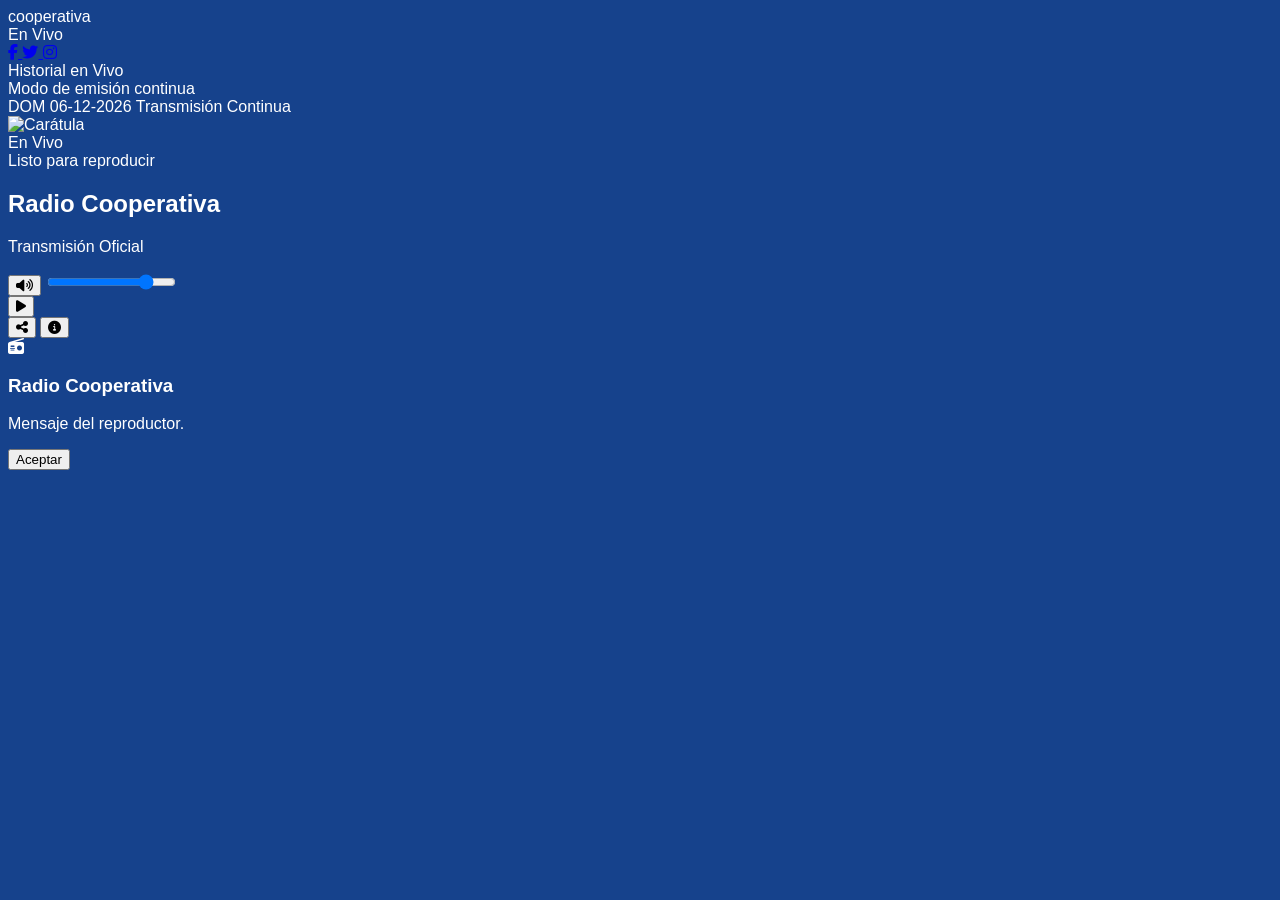
==== commit 57b30017: "Merge branch 'main' of https://github.com/franciscorey/neptuno into main" ====
--- a/envivo.html
+++ b/envivo.html
@@ -4,1858 +4,437 @@
 <head>
     <meta charset="UTF-8">
     <meta name="viewport" content="width=device-width, initial-scale=1.0">
-    <meta name="description"
-        content="Radio Neptuno - Radio online comunitaria con música independiente, cultura y noticias locales. Escúchanos en vivo 24/7.">
-    <meta name="keywords" content="radio, música, streaming, comunidad, noticias, cultura, independiente">
-    <meta name="author" content="Radio Neptuno">
-    <title>Radio Neptuno - Transmitiendo en Vivo</title>
-    <link rel="icon" href="/favicon.ico" type="image/x-icon">
+    <title>Radio Cooperativa - Reproductor En Vivo</title>
+    <!-- Tailwind CSS -->
+    <script src="https://cdn.tailwindcss.com"></script>
+    <!-- FontAwesome for icons -->
     <link rel="stylesheet" href="https://cdnjs.cloudflare.com/ajax/libs/font-awesome/6.4.0/css/all.min.css">
     <style>
         /* RESET & VARIABLES GLOBALES */
         @import url('https://fonts.googleapis.com/css2?family=Comfortaa:wght@400;600;700&display=swap');
 
         :root {
-            --bg-color: #0a0e0a;
-            --surface-color: #121a12;
-            --surface-light: #1b261b;
-            --bg-gradient: linear-gradient(0deg, var(--bg-color) 0%, var(--surface-light) 100%);
-            --primary-color: #4CAF50;
-            --primary-hover: #66BB6A;
-            --accent-color: #8B5CF6;
-            --accent-light: #FF3CFF;
-            --accent-gradient: linear-gradient(135deg, var(--accent-color) 0%, var(--accent-light) 100%);
-            --success-color: #2E7D32;
-            --signal-color: #0a0e0a;
-            --primary-light: #A3FF65;
-            --text-color: #e8ede8;
-            --text-muted: #a0b0a0;
-            --border-color: #388E3C;
-            --font-main: 'Segoe UI', Roboto, Helvetica, Arial, sans-serif;
-            --font-title: 'Comfortaa', cursive;
-            --spacing: 20px;
-        }
-
-        * {
-            margin: 0;
-            padding: 0;
-            box-sizing: border-box;
-        }
-
-        html {
-            scroll-behavior: smooth;
-            font-family: var(--font-main);
-            background-color: var(--bg-color);
-            color: var(--text-color);
+            --bg-blue: #16428c;
+            --bg-blue-dark: #0d2e6c;
+            --bg-panel: #2358b1;
+            --bg-panel-dark: #1b4899;
+            --border-blue: #3b72cf;
         }
 
         body {
-            display: flex;
-            flex-direction: column;
-            min-height: 100vh;
-        }
-
-        a {
-            color: inherit;
-            text-decoration: none;
-            transition: color 0.3s ease;
-        }
-
-        ul {
-            list-style: none;
-        }
-
-        .section-container {
-            max-width: 1100px;
-            margin: 0 auto;
-            padding: 60px var(--spacing);
-        }
-
-        .section-title {
-            font-size: 1rem;
-            text-align: left;
-            margin-bottom: 10px;
-            text-transform: uppercase;
-            letter-spacing: 1px;
-            font-family: var(--font-title);
-            display: inline-block;
-            background-color: var(--text-color);
-            color: var(--bg-color);
-            padding: 2px 6px;
+            font-family: 'Inter', sans-serif;
+            background-color: var(--bg-blue);
+            color: #ffffff;
+        }
+        /* Custom scrollbar for left panel history */
+        ::-webkit-scrollbar {
+            width: 6px;
+        }
+        ::-webkit-scrollbar-track {
+            background: rgba(0, 0, 0, 0.1);
+        }
+        ::-webkit-scrollbar-thumb {
+            background: rgba(255, 255, 255, 0.3);
             border-radius: 3px;
         }
-
-        .section-subtitle {
-            font-size: 0.8rem;
-            text-align: right;
-            color: var(--text-muted);
-            font-family: var(--font-title);
-            margin-bottom: 40px;
-            padding-top: 2px;
-            border-top: 1px solid var(--text-muted);
-        }
-
-        .btn-primary {
-            display: inline-block;
-            background-color: var(--primary-color);
-            color: var(--bg-color);
-            padding: 12px 28px;
-            font-weight: bold;
-            border-radius: 4px;
-            border: none;
-            cursor: pointer;
-            transition: transform 0.2s, background-color 0.3s;
-        }
-
-        .btn-primary:hover {
-            background-color: var(--primary-hover);
-            transform: translateY(-2px);
-        }
-
-        /* HEADER */
-        .site-header {
-            background-color: var(--surface-color);
-            border-bottom: 1px solid var(--border-color);
-            position: sticky;
-            top: 0;
-            z-index: 100;
-        }
-
-        .header-container {
-            max-width: 1200px;
-            margin: 0 auto;
-            padding: 15px var(--spacing);
-            display: flex;
-            justify-content: space-between;
-            align-items: center;
-        }
-
-        .logo a {
-            font-family: var(--font-title);
-            font-size: 1.4rem;
-            font-weight: 700;
-            letter-spacing: 2px;
-        }
-
-        .main-nav ul {
-            display: flex;
-            gap: 30px;
-        }
-
-        .main-nav a {
-            font-weight: 600;
-            text-transform: uppercase;
-            font-size: 0.9rem;
-            letter-spacing: 1px;
-        }
-
-        .main-nav a:hover,
-        .main-nav a.active {
-            color: var(--primary-color);
-        }
-
-        .social-header {
-            display: flex;
-            gap: 15px;
-            align-items: center;
-        }
-
-        .social-header a {
-            font-size: 1.2rem;
-        }
-
-        .social-header a:hover {
-            color: var(--primary-color);
-        }
-
-        .menu-toggle {
-            display: none;
-            background: none;
-            border: none;
-            color: var(--text-color);
-            font-size: 1.3rem;
-            cursor: pointer;
-        }
-
-        /* HERO */
-        .hero-section {
-            position: relative;
-            min-height: 140px;
-            padding: 20px var(--spacing);
-            overflow: hidden;
-        }
-
-        #inicio.view-section {
-            display: none;
-        }
-
-        #inicio.view-section.active {
-            display: flex !important;
-            align-items: center;
-            justify-content: center;
-        }
-
-        .hero-content {
-            position: relative;
-            z-index: 2;
-            width: 100%;
-            max-width: 1200px;
-            display: flex;
-            align-items: center;
-            justify-content: space-between;
-            gap: 30px;
-        }
-
-        .hero-text {
-            flex: 1;
-        }
-
-        .badge {
-            display: inline-block;
-            background-color: rgba(0, 229, 255, 0.08);
-            color: var(--accent-light);
-            border: 1px solid var(--accent-light);
-            padding: 4px 10px;
-            font-size: 0.7rem;
-            text-transform: uppercase;
-            border-radius: 20px;
-            letter-spacing: 1px;
-            margin-bottom: 8px;
-        }
-
-        .hero-section h1 {
-            font-family: var(--font-title);
-            font-size: 1.8rem;
-            margin: 0 0 6px 0;
-            line-height: 1.1;
-        }
-
-        .hero-section p {
-            color: var(--text-muted);
-            font-size: 0.95rem;
-            margin: 0;
-        }
-
-        .hero-section .btn-primary {
-            flex-shrink: 0;
-            padding: 14px 24px;
-            font-size: 1rem;
-            font-weight: 700;
-            background-color: var(--primary-light);
-            color: var(--bg-color);
-            white-space: nowrap;
-        }
-
-        /* BARRA INFORMATIVA */
-        .signal-bar {
-            height: 34px;
-            background: var(--signal-color);
-            color: #fff;
-            border-bottom: 2px solid rgba(0, 0, 0, 0.15);
-            display: flex;
-            align-items: center;
-            overflow: hidden;
-            position: sticky;
-            top: 56px;
-            z-index: 10;
-        }
-
-        .signal-label {
-            height: 100%;
-            padding: 0 14px;
-            background-image: var(--accent-gradient);
-            color: white;
-            display: flex;
-            align-items: center;
-            font-size: .75rem;
-            font-weight: 700;
-            flex-shrink: 0;
-            z-index: 2;
-        }
-
-        .signal-datetime {
-            display: flex;
-            align-items: center;
-            padding: 6px;
-            gap: 16px;
-            margin-left: auto;
-            font-size: 0.9rem;
-            white-space: nowrap;
-            background: white;
-            flex-shrink: 0;
-        }
-
-        .signal-date,
-        .signal-time {
-            color: var(--bg-color);
-            display: flex;
-            align-items: center;
-            font-weight: 500;
-            gap: 6px;
-        }
-
-        .signal-date i,
-        .signal-time i {
-            color: var(--primary-color);
-        }
-
-        .signal-content {
-            flex: 1;
-            overflow: hidden;
-            position: relative;
-            -webkit-mask-image: linear-gradient(to right, transparent 0%, #000 4%, #000 96%, transparent 100%);
-            mask-image: linear-gradient(to right, transparent 0%, #000 4%, #000 96%, transparent 100%);
-        }
-
-        .signal-track {
-            display: inline-flex;
-            align-items: center;
-            white-space: nowrap;
-            user-select: none;
-            height: 34px;
-            animation: ticker 110s linear infinite;
-            will-change: transform;
-            transform: translate3d(0, 0, 0);
-        }
-
-        .signal-item {
-            display: inline-flex;
-            align-items: center;
-            margin-right: 24px;
-            font-size: .85rem;
-            flex-shrink: 0;
-        }
-
-        .signal-badge {
-            background: var(--primary-color);
-            color: #111;
-            font-size: .68rem;
-            font-weight: 700;
-            padding: 3px 8px;
-            border-radius: 4px;
-            margin-right: 8px;
-            text-transform: uppercase;
-            flex-shrink: 0;
-            letter-spacing: 0.05em;
-        }
-
-        .signal-separator {
-            opacity: .35;
-            margin-right: 18px;
-        }
-
-        @keyframes ticker {
-            from { transform: translateX(0); }
-            to { transform: translateX(-50%); }
-        }
-
-        /* SECCIONES EXPLORA Y SOBRE RADIO */
-        .explore-section {
-            background-color: var(--surface-color);
-        }
-
-        .explore-grid {
-            display: grid;
-            grid-template-columns: repeat(auto-fit, minmax(250px, 1fr));
-            gap: 20px;
-        }
-
-        .explore-card {
-            background-color: var(--surface-light);
-            padding: 10px 8px;
-            border-radius: 8px;
-            text-align: left;
-            overflow: hidden;
-            text-decoration: none;
-            border: 1px solid var(--border-color);
-            transition: transform 0.3s ease, box-shadow 0.3s ease;
-        }
-
-        .explore-card:hover {
-            transform: translateY(-3px);
-            border-color: var(--accent-color);
-        }
-
-        .explore-card-top {
-            padding: 15px;
-            display: flex;
-            justify-content: space-between;
-            align-items: center;
-        }
-
-        .explore-card-top h3 {
-            font-family: var(--font-title);
-            margin: 0;
-            font-size: 1rem;
-        }
-
-        .explore-card-top p {
-            margin: 4px 0 0;
-            font-size: .85rem;
-            color: var(--text-muted);
-        }
-
-        .explore-card-top i {
-            font-size: 2em;
-            color: var(--primary-color);
-        }
-
-        .explore-card-bottom {
-            border-top: 1px solid var(--border-color);
-            padding: 15px;
-            min-height: 90px;
-        }
-
-        .card-label {
-            display: block;
-            font-size: .7rem;
-            letter-spacing: 1px;
-            margin-bottom: 8px;
-            color: var(--accent-light);
-        }
-
-        .explore-thumb {
-            width: 100%;
-            height: 100px;
-            object-fit: cover;
-            border-radius: 4px;
-            margin-bottom: 8px;
-        }
-
-        #explore-news-title {
-            font-family: var(--font-title);
-            font-size: 1rem;
-            color: var(--text-color);
-        }
-
-        .about-section {
-            background-color: var(--surface-light);
-        }
-
-        .about-grid {
-            display: grid;
-            grid-template-columns: 1.5fr 1fr;
-            gap: 50px;
-            align-items: center;
-        }
-
-        .about-text h2 {
-            font-family: var(--font-title);
-            font-size: 2rem;
-            margin-bottom: 10px;
-        }
-
-        .divider {
-            border: none;
-            border-top: 3px solid var(--primary-color);
-            width: 60px;
-            margin-bottom: 20px;
-        }
-
-        .about-text p {
-            color: var(--text-muted);
-            line-height: 1.6;
-            margin-bottom: 15px;
-        }
-
-        .about-image {
-            display: flex;
-            flex-direction: column;
-            align-items: center;
-            justify-content: center;
-        }
-
-        .radio-illustration {
-            max-width: 200px;
-            height: auto;
-            filter: drop-shadow(0 0 20px rgba(76, 175, 80, 0.3));
-        }
-
-        /* NEPTUNO TV EN INICIO */
-        .neptuno-tv-wrapper {
-            max-width: 1100px;
-            margin: 0 auto;
-            padding: 20px var(--spacing);
-        }
-
-        .neptuno-tv-card {
-            background-color: var(--surface-color);
-            border: 1px solid var(--border-color);
-            border-radius: 8px;
-            overflow: hidden;
-            padding: 20px;
-        }
-
-        .neptuno-tv-card h3 {
-            font-family: var(--font-title);
-            font-size: 1.1rem;
-            margin-bottom: 15px;
-            color: var(--primary-color);
-            display: flex;
-            align-items: center;
-            gap: 8px;
-        }
-
-        /* PARRILLA DE PROGRAMACIÓN POR DÍAS */
-        .schedule-section {
-            background-color: var(--bg-color);
-        }
-
-        .section-banner {
-            width: 100%;
-            max-height: 300px;
-            overflow: hidden;
-            border-radius: 8px;
-            margin-bottom: 40px;
-        }
-
-        .banner-image {
-            width: 100%;
-            height: 100%;
-            object-fit: cover;
-            object-position: center;
-        }
-
-        .days-tabs {
-            display: flex;
-            gap: 10px;
-            overflow-x: auto;
-            margin-bottom: 30px;
-            padding-bottom: 5px;
-        }
-
-        .day-tab {
-            background-color: var(--surface-color);
-            color: var(--text-muted);
-            border: 1px solid var(--border-color);
-            padding: 10px 20px;
-            border-radius: 4px;
-            font-family: var(--font-title);
-            font-size: 0.85rem;
-            text-transform: uppercase;
-            cursor: pointer;
-            white-space: nowrap;
-            transition: all 0.2s ease;
-        }
-
-        .day-tab:hover,
-        .day-tab.active {
-            background-color: var(--primary-color);
-            color: var(--bg-color);
-            border-color: var(--primary-color);
-            font-weight: bold;
-        }
-
-        .schedule-grid {
-            display: grid;
-            grid-template-columns: repeat(auto-fit, minmax(260px, 1fr));
-            gap: 20px;
-        }
-
-        .schedule-card {
-            background-color: var(--surface-color);
-            padding: 25px;
-            border-radius: 6px;
-            border: 1px solid var(--border-color);
-            position: relative;
-        }
-
-        .schedule-card.current {
-            border-color: var(--accent-light);
-            box-shadow: 0 0 15px rgba(0, 229, 255, 0.1);
-        }
-
-        .schedule-card .time {
-            display: block;
-            color: var(--primary-color);
-            font-weight: bold;
-            margin-bottom: 10px;
-            font-size: 0.9rem;
-        }
-
-        .schedule-card h3 {
-            font-family: var(--font-title);
-            margin-bottom: 10px;
-            font-size: 1.1rem;
-        }
-
-        .schedule-card p {
-            color: var(--text-muted);
-            font-size: 0.9rem;
-            line-height: 1.4;
-        }
-
-        .current-badge {
-            position: absolute;
-            top: 15px;
-            right: 15px;
-            background-color: var(--accent-light);
-            color: #fff;
-            font-size: 0.7rem;
-            padding: 2px 8px;
-            border-radius: 4px;
-            text-transform: uppercase;
-            font-weight: bold;
-        }
-
-        /* NOTICIAS Y DETALLE */
-        .news-section {
-            background-color: var(--surface-light);
-        }
-
-        .news-grid {
-            display: grid;
-            grid-template-columns: 1fr 1fr;
-            gap: 30px;
-        }
-
-        .news-card {
-            background-color: var(--surface-color);
-            border-radius: 6px;
-            overflow: hidden;
-            display: flex;
-            flex-direction: column;
-        }
-
-        .news-img-placeholder {
-            background-color: var(--surface-light);
-            height: 180px;
-            display: flex;
-            align-items: center;
-            justify-content: center;
-            font-size: 3rem;
-            color: var(--border-color);
-        }
-
-        .news-body {
-            padding: 25px;
-        }
-
-        .news-tag {
-            color: var(--accent-color);
-            font-size: 0.8rem;
-            text-transform: uppercase;
-            font-weight: bold;
-        }
-
-        .news-body h3 {
-            font-family: var(--font-title);
-            margin: 10px 0;
-        }
-
-        .news-body p {
-            color: var(--text-muted);
-            font-size: 0.95rem;
-            line-height: 1.5;
-            margin-bottom: 20px;
-        }
-
-        .news-link {
-            color: var(--primary-color);
-            font-weight: bold;
-            font-size: 0.9rem;
-        }
-
-        .news-date {
-            font-size: 0.75rem;
-            color: var(--text-muted);
-            margin-top: 4px;
-        }
-
-        .pagination-container {
-            display: flex;
-            justify-content: center;
-            align-items: center;
-            gap: 8px;
-            margin-top: 30px;
-            padding: 10px;
-        }
-
-        .pagination-btn {
-            background-color: var(--surface-light);
-            color: var(--text-color);
-            border: 1px solid var(--border-color);
-            padding: 8px 14px;
-            border-radius: 4px;
-            cursor: pointer;
-            font-family: var(--font-title);
-            font-size: 0.9rem;
-            transition: all 0.2s ease;
-        }
-
-        .pagination-btn:hover:not(:disabled) {
-            background-color: var(--primary-color);
-            color: #000000;
-            border-color: var(--primary-color);
-        }
-
-        .pagination-btn.active {
-            background-color: var(--accent-color);
-            color: #000000;
-            border-color: var(--accent-color);
-            font-weight: bold;
-        }
-
-        .pagination-btn:disabled {
-            opacity: 0.4;
-            cursor: not-allowed;
-        }
-
-        .news-detail-section {
-            background-color: var(--surface-light);
-        }
-
-        .news-detail-section .breadcrumb {
-            margin-bottom: 20px;
-            color: var(--text-muted);
-        }
-
-        .news-detail-section .breadcrumb a {
-            color: var(--primary-color);
-            text-decoration: none;
-            font-weight: 600;
-        }
-
-        .news-detail-section .article-image {
-            width: 100%;
-            max-height: 500px;
-            object-fit: cover;
-            border-radius: 8px;
-            margin-bottom: 25px;
-        }
-
-        .news-detail-section .article-title {
-            font-size: 2.2rem;
-            color: var(--primary-color);
-            line-height: 1.3;
-            margin: 15px 0;
-        }
-
-        .news-detail-section .article-body {
-            line-height: 1.8;
-            font-size: 1.05rem;
-            color: var(--text-color);
-            margin: 30px 0;
-        }
-
-        /* WIDGET FLOTANTE DE RADIO (ZENO) */
-        .radio-widget {
-            position: fixed;
-            bottom: 20px;
-            right: 20px;
-            z-index: 1000;
-            background-color: var(--surface-color);
-            border: 1px solid var(--border-color);
-            border-radius: 8px;
-            box-shadow: 0 4px 20px rgba(0, 0, 0, 0.4);
-            transition: all 0.3s ease;
-            overflow: hidden;
-        }
-
-        .widget-minimized {
-            width: 80px;
-            height: 60px;
-        }
-
-        .widget-minimized-view {
-            display: flex;
-            justify-content: space-between;
-            align-items: center;
-            height: 100%;
-            padding: 0 10px;
-        }
-
-        .widget-mini-content {
-            display: flex;
-            flex-direction: column;
-            align-items: center;
-            gap: 4px;
-        }
-
-        .widget-mini-icon {
-            font-size: 1.2rem;
-            color: var(--primary-color);
-        }
-
-        .widget-mini-status {
-            font-size: 0.65rem;
-            color: var(--text-muted);
-            text-transform: uppercase;
-            font-weight: bold;
-        }
-
-        .widget-expand-btn {
-            background: none;
-            border: none;
-            color: var(--text-color);
-            cursor: pointer;
-            padding: 5px;
-        }
-
-        .widget-expanded {
-            width: 320px;
-            max-width: calc(100vw - 40px);
-            height: auto;
-        }
-
-        .widget-expanded-view {
-            display: none;
-            padding: 15px;
-        }
-
-        .widget-minimized .widget-expanded-view { display: none; }
-        .widget-expanded .widget-expanded-view { display: block; }
-        .widget-minimized .widget-minimized-view { display: flex; }
-        .widget-expanded .widget-minimized-view { display: none; }
-
-        .widget-header {
-            display: flex;
-            justify-content: space-between;
-            align-items: flex-start;
-            margin-bottom: 15px;
-            padding-bottom: 10px;
-            border-bottom: 1px solid var(--border-color);
-        }
-
-        .widget-show-info { flex: 1; }
-
-        .widget-live-badge {
-            display: inline-block;
-            background-color: var(--bg-color);
-            color: var(--accent-light);
-            border: 1px solid var(--accent-light);
-            font-size: 0.6rem;
-            padding: 2px 6px;
-            border-radius: 3px;
-            text-transform: uppercase;
-            font-weight: bold;
-            margin-bottom: 5px;
-        }
-
-        .widget-show-name {
-            font-size: 0.95rem;
-            font-weight: bold;
-            color: var(--text-color);
-            margin-bottom: 3px;
-            white-space: nowrap;
-            overflow: hidden;
-            text-overflow: ellipsis;
-        }
-
-        .widget-show-time {
-            font-size: 0.75rem;
-            color: var(--text-muted);
-        }
-
-        .widget-collapse-btn {
-            background: none;
-            border: none;
-            color: var(--text-muted);
-            cursor: pointer;
-        }
-
-        .widget-main-content {
-            display: flex;
-            align-items: center;
-            gap: 12px;
-            margin-bottom: 15px;
-        }
-
-        .widget-album-art {
-            background-color: var(--surface-light);
-            width: 60px;
-            height: 60px;
-            display: flex;
-            align-items: center;
-            justify-content: center;
-            border-radius: 6px;
-            color: var(--primary-color);
-            font-size: 1.5rem;
-            border: 1px solid var(--border-color);
-            flex-shrink: 0;
-        }
-
-        .widget-album-art img {
-            width: 100%;
-            height: 100%;
-            object-fit: cover;
-            border-radius: 6px;
-        }
-
-        .widget-track-info {
-            flex: 1;
-            min-width: 0;
-        }
-
-        .widget-track-title {
-            display: block;
-            font-weight: bold;
-            font-size: 0.9rem;
-            color: var(--text-color);
-            white-space: nowrap;
-            overflow: hidden;
-            text-overflow: ellipsis;
-            margin-bottom: 4px;
-        }
-
-        .widget-track-artist {
-            display: block;
-            font-size: 0.8rem;
-            color: var(--text-muted);
-            white-space: nowrap;
-            overflow: hidden;
-            text-overflow: ellipsis;
-        }
-
-        .widget-controls {
-            display: flex;
-            align-items: center;
-            justify-content: space-between;
-            gap: 15px;
-        }
-
-        .widget-btn-play {
-            background-color: var(--primary-color);
-            border: none;
-            width: 45px;
-            height: 45px;
-            border-radius: 50%;
-            display: flex;
-            align-items: center;
-            justify-content: center;
-            font-size: 1.1rem;
-            color: var(--bg-color);
-            cursor: pointer;
-            transition: transform 0.2s, background-color 0.3s;
-            flex-shrink: 0;
-        }
-
-        .widget-btn-play:hover {
-            transform: scale(1.05);
-            background-color: var(--primary-hover);
-        }
-
-        .widget-volume-container {
-            display: flex;
-            align-items: center;
-            gap: 8px;
-            flex: 1;
-        }
-
-        .widget-mute-btn {
-            background: none;
-            border: none;
-            color: var(--text-muted);
-            cursor: pointer;
-        }
-
-        .widget-volume-container input[type="range"] {
-            flex: 1;
-            accent-color: var(--primary-color);
-            cursor: pointer;
-            height: 4px;
-        }
-
-        /* FOOTER */
-        .site-footer {
-            background-color: #080c11;
-            border-top: 2px solid var(--accent-color);
-            padding: 50px var(--spacing) 20px var(--spacing);
-            margin-top: auto;
-        }
-
-        .footer-container {
-            max-width: 1100px;
-            margin: 0 auto;
-            display: grid;
-            grid-template-columns: 2fr 1fr 1fr;
-            gap: 40px;
-            margin-bottom: 40px;
-        }
-
-        .footer-brand h3 {
-            font-family: var(--font-title);
-            letter-spacing: 1px;
-            margin-bottom: 15px;
-        }
-
-        .footer-brand p {
-            color: var(--text-muted);
-            font-size: 0.95rem;
-        }
-
-        .footer-links h4,
-        .footer-social h4 {
-            margin-bottom: 15px;
-            font-size: 1rem;
-            text-transform: uppercase;
-            color: var(--accent-light);
-        }
-
-        .footer-links ul {
-            display: flex;
-            flex-direction: column;
-            gap: 10px;
-        }
-
-        .footer-links a {
-            color: var(--text-muted);
-            font-size: 0.9rem;
-        }
-
-        .footer-links a:hover {
-            color: var(--text-color);
-        }
-
-        .social-icons {
-            display: flex;
-            flex-direction: column;
-            gap: 12px;
-        }
-
-        .social-icons a {
-            color: var(--text-muted);
-        }
-
-        .social-icons a:hover {
-            color: var(--primary-color);
-        }
-
-        .footer-bottom {
-            max-width: 1100px;
-            margin: 0 auto;
-            border-top: 1px solid var(--accent-color);
-            padding-top: 20px;
-            text-align: center;
-            color: var(--text-muted);
-            font-size: 0.85rem;
-        }
-
-        .view-section {
-            display: none;
-            animation: fadeIn 0.4s ease-in-out forwards;
-        }
-
-        .view-section.active {
-            display: block !important;
-        }
-
-        #inicio.view-section.active {
-            display: flex !important;
-            align-items: center;
-            justify-content: center;
-        }
-
-        @keyframes fadeIn {
-            from { opacity: 0; transform: translateY(15px); }
-            to { opacity: 1; transform: translateY(0); }
-        }
-
-        @media (max-width: 768px) {
-            .menu-toggle { display: block; }
-            .main-nav {
-                display: none;
-                position: absolute;
-                top: 100%;
-                left: 0;
-                width: 100%;
-                background-color: var(--surface-color);
-                border-bottom: 2px solid var(--primary-color);
-                box-shadow: 0 4px 12px rgba(0, 0, 0, 0.3);
-                z-index: 1000;
-            }
-            .main-nav.open { display: block; }
-            .main-nav ul {
-                flex-direction: column;
-                gap: 0;
-                text-align: center;
-                padding: 10px 0;
-            }
-            .main-nav li { border-bottom: 1px solid rgba(255, 255, 255, 0.05); }
-            .main-nav a { display: block; padding: 15px 20px; font-size: 1.1rem; }
-            .about-grid, .news-grid, .footer-container { grid-template-columns: 1fr; }
-            .hero-content { flex-direction: column; align-items: flex-start; gap: 15px; }
-            .hero-section .btn-primary { width: 100%; text-align: center; }
-            .radio-widget { bottom: 10px; right: 10px; left: 10px; width: auto !important; max-width: none; }
+        ::-webkit-scrollbar-thumb:hover {
+            background: rgba(255, 255, 255, 0.5);
         }
     </style>
 </head>
-
-<body>
-
-    <header class="site-header">
-        <div class="header-container">
-            <div class="logo">
-                <a href="#">
-                    RADIO NEPTUNO
-                </a>
-            </div>
-            <nav class="main-nav" id="mainNav">
-                <ul>
-                    <li><a href="#" data-section="inicio" class="active">Radio</a></li>
-                    <li><a href="#" data-section="programacion">Programas</a></li>
-                    <li><a href="#" data-section="noticias">Noticias</a></li>
-                </ul>
-            </nav>
-            <div class="social-header">
-                <a href="https://www.instagram.com/radioneptunocl/" target="_blank" aria-label="Instagram"><i class="fab fa-instagram"></i></a>
-                <a href="https://www.youtube.com/@radioneptuno" target="_blank" aria-label="YouTube"><i class="fab fa-youtube"></i></a>
-                <button class="menu-toggle" id="menuToggle" aria-label="Abrir menú">
-                    <i class="fas fa-bars"></i>
-                </button>
-            </div>
+<body class="min-h-screen flex flex-col justify-between selection:bg-blue-600 selection:text-white">
+
+    <header class="w-full bg-[#0d2e6c] py-3 px-4 md:px-8 border-b border-[#1b4f9c] flex justify-between items-center shadow-md">
+        <!-- Logo Cooperativa -->
+        <div class="flex items-center space-x-3">
+            <div class="text-white font-black text-2xl tracking-tighter italic flex items-center select-none">
+                cooperativa
+                <span class="w-2.5 h-2.5 bg-red-500 rounded-full ml-0.5 mb-2"></span>
+            </div>
+            <span class="hidden sm:inline-block text-xs uppercase bg-blue-900/60 text-blue-200 px-2 py-0.5 rounded border border-blue-500/30">
+                En Vivo
+            </span>
+        </div>
+
+        <!-- Social Icons -->
+        <div class="flex items-center space-x-3">
+            <a href="https://facebook.com" target="_blank" rel="noopener" aria-label="Facebook" class="w-8 h-8 rounded-full bg-[#1852a3] hover:bg-[#2563eb] flex items-center justify-center text-white transition-colors">
+                <i class="fab fa-facebook-f text-sm"></i>
+            </a>
+            <a href="https://twitter.com" target="_blank" rel="noopener" aria-label="Twitter" class="w-8 h-8 rounded-full bg-[#1852a3] hover:bg-[#2563eb] flex items-center justify-center text-white transition-colors">
+                <i class="fab fa-twitter text-sm"></i>
+            </a>
+            <a href="https://instagram.com" target="_blank" rel="noopener" aria-label="Instagram" class="w-8 h-8 rounded-full bg-[#1852a3] hover:bg-[#2563eb] flex items-center justify-center text-white transition-colors">
+                <i class="fab fa-instagram text-sm"></i>
+            </a>
         </div>
     </header>
 
-    <main>
-        <!-- BARRA INFORMATIVA CONECTADA A GOOGLE SHEETS / APPS SCRIPT -->
-        <div id="signal-bar" class="signal-bar">
-            <div class="signal-label">
-                INFO >
-            </div>
-            <div class="signal-content">
-                <div id="signal-track" class="signal-track">
-                    <span class="signal-item"><span class="signal-badge">CARGANDO</span> Sintonizando señal de Radio Neptuno...</span>
+    <main class="flex-1 max-w-7xl w-full mx-auto p-4 md:p-6 grid grid-cols-1 lg:grid-cols-12 gap-6 items-start">
+        
+        <!-- LEFT COLUMN: Live Metadata History Log -->
+        <section class="lg:col-span-6 bg-[#2358b1] rounded-lg shadow-xl border border-[#3b72cf] flex flex-col h-[580px] overflow-hidden">
+            
+            <!-- Panel Toolbar -->
+            <div class="bg-[#1b4899] px-4 py-3 flex justify-between items-center border-b border-[#2e68ce]">
+                <div class="flex items-center space-x-2">
+                    <span class="w-2 h-2 rounded-full bg-emerald-400 animate-ping"></span>
+                    <span class="text-xs uppercase font-bold tracking-wider text-slate-100">Historial en Vivo</span>
                 </div>
-            </div>
-            <div class="signal-datetime">
-                <span class="signal-date">
-                    <i class="fas fa-calendar-alt"></i>
-                    <span id="current-date"></span>
+                <div class="text-[11px] uppercase tracking-wider text-blue-200" id="last-update-tag">
+                    Sincronizando Zeno.fm...
+                </div>
+            </div>
+
+            <!-- Date/Status Bar -->
+            <div class="bg-[#2052a6] px-4 py-2 flex justify-between items-center text-xs font-medium border-b border-[#3067c2] text-blue-100">
+                <span id="current-date-display" class="font-bold tracking-wide">
+                    Cargando fecha...
                 </span>
-                <span class="signal-time">
-                    <i class="fas fa-clock"></i>
-                    <span id="current-time"></span>
+                <span class="text-[11px] bg-[#16428c] px-2 py-0.5 rounded border border-blue-400/30">
+                    Transmisión Continua
                 </span>
             </div>
-        </div>
-
-        <!-- VISTA: INICIO -->
-        <section id="inicio" class="hero-section view-section active">
-            <div class="hero-bg-overlay"></div>
-            <div class="hero-content">
-                <div class="hero-text">
-                    <span class="badge">Transmitiendo en Vivo</span>
-                    <h1>Navega y Sintoniza la corriente</h1>
-                    <p>Radio Neptuno esta online 24/7.</p>
-                </div>
-                <a href="#" class="btn-primary" id="ctaEscucharAhora">
-                    <i class="fas fa-play"></i>
-                    Escuchar Ahora
-                </a>
+
+            <!-- Dynamic Track History Container -->
+            <div id="history-list" class="flex-1 overflow-y-auto p-3 space-y-2">
+                <!-- Program/Song items inserted dynamically -->
             </div>
         </section>
 
-        <!-- SECCIÓN: NEPTUNO TV (CANAL ONLINE ANTES DE LAS PESTAÑAS) -->
-        <section class="neptuno-tv-wrapper view-section active" id="neptuno-tv-home">
-            <div class="neptuno-tv-card">
-                <h3><i class="fas fa-tv"></i> Neptuno TV - Transmisión en Directo</h3>
-                <div style="position: relative; padding-bottom: 56.25%; height: 0; overflow: hidden; max-width: 100%; background: #000; border-radius: 6px;">
-                    <iframe 
-                        src="https://ssh101.com/securelive/index.php?id=radioneptuno25" 
-                        style="position: absolute; top: 0; left: 0; width: 100%; height: 100%; border: 0;" 
-                        scrolling="no" 
-                        allowfullscreen>
-                    </iframe>
-                </div>
-            </div>
-        </section>
-
-        <!-- Sección Explora (solo visible en inicio) -->
-        <section class="explore-section view-section active" id="explora">
-            <div class="section-container">
-                <div class="explore-grid">
-
-                    <a href="#" data-section="programacion" class="explore-card">
-                        <div class="explore-card-top">
-                            <div>
-                                <h3>Programación</h3>
-                                <p>Conoce nuestra parrilla</p>
+        <!-- RIGHT COLUMN: Active Player with Live Cover Art & Stream Controls -->
+        <section class="lg:col-span-6 flex flex-col space-y-6">
+            
+            <!-- Player Card -->
+            <div class="bg-[#2358b1] border border-[#3b72cf] rounded-xl p-5 shadow-2xl relative">
+                
+                <div class="flex flex-col sm:flex-row items-center gap-5">
+                    
+                    <!-- Cover Art Container -->
+                    <div class="relative w-44 h-44 sm:w-48 sm:h-48 shrink-0 rounded-xl overflow-hidden shadow-2xl bg-[#0d2857] border-2 border-blue-400/30 group">
+                        <img id="player-cover-art" src="https://images.unsplash.com/photo-1511671782779-c97d3d27a1d4?w=600&auto=format&fit=crop&q=80" alt="Carátula" class="w-full h-full object-cover transition-transform duration-500 group-hover:scale-105">
+                        <div class="absolute inset-0 bg-gradient-to-t from-black/60 via-transparent to-transparent"></div>
+                        
+                        <!-- Badge sobre la carátula -->
+                        <div class="absolute bottom-2 left-2 right-2 flex justify-between items-center">
+                            <span class="text-[10px] font-bold uppercase tracking-widest bg-blue-600/80 backdrop-blur-md px-2 py-0.5 rounded text-white shadow">
+                                En Vivo
+                            </span>
+                        </div>
+                    </div>
+
+                    <!-- Song Info & Player Controls -->
+                    <div class="flex-1 w-full flex flex-col justify-between space-y-4 text-center sm:text-left">
+                        
+                        <div>
+                            <!-- Audio Status Badge -->
+                            <div class="inline-flex items-center bg-[#16428c] text-blue-200 text-[10px] font-bold uppercase tracking-wider px-2.5 py-0.5 rounded-full mb-2 shadow-sm border border-blue-500/30">
+                                <span id="player-status-badge" class="w-1.5 h-1.5 rounded-full bg-emerald-400 inline-block mr-1.5 animate-pulse"></span>
+                                <span id="player-status-text">Listo para reproducir</span>
                             </div>
-                            <i class="fas fa-calendar-alt"></i>
+
+                            <!-- Live Track Title & Artist -->
+                            <h2 id="player-track-title" class="text-lg sm:text-xl font-bold text-white tracking-tight leading-snug line-clamp-2">
+                                Radio Cooperativa
+                            </h2>
+                            <p id="player-track-artist" class="text-sm font-medium text-blue-200 mt-1 line-clamp-1">
+                                Transmisión Oficial
+                            </p>
                         </div>
-                        <div class="explore-card-bottom">
-                            <span class="card-label">AL AIRE</span>
-                            <div id="explore-onair">
-                                <strong>Cargando...</strong>
+
+                        <!-- Audio Control Toolbar -->
+                        <div class="flex flex-wrap items-center justify-between gap-3 pt-3 border-t border-blue-400/20">
+                            
+                            <!-- Volume Controls -->
+                            <div class="flex items-center space-x-2 bg-[#16428c]/60 px-3 py-1.5 rounded-lg border border-blue-400/20">
+                                <button id="btn-mute" aria-label="Silenciar" class="text-blue-200 hover:text-white transition-colors">
+                                    <i id="volume-icon" class="fas fa-volume-high text-sm"></i>
+                                </button>
+                                <input type="range" id="volume-slider" min="0" max="1" step="0.01" value="0.8" class="w-16 sm:w-20 accent-blue-400 cursor-pointer h-1.5 bg-blue-900 rounded-lg">
                             </div>
-                            <div id="explore-onair-time" class="explore-card-time"></div>
-                            <p id="explore-onair-desc" class="explore-card-desc"></p>
+
+                            <!-- Big Play/Pause Button -->
+                            <div class="flex items-center space-x-3">
+                                <button id="btn-main-play" aria-label="Reproducir / Pausar" class="w-14 h-14 rounded-full bg-blue-500 hover:bg-blue-400 text-white flex items-center justify-center shadow-xl transition-all transform active:scale-95 border-2 border-white/20">
+                                    <i id="main-play-icon" class="fas fa-play text-xl ml-1"></i>
+                                </button>
+                            </div>
+
+                            <!-- Action Icons -->
+                            <div class="flex items-center space-x-2 text-blue-200">
+                                <button id="btn-share" title="Compartir Emisora" class="p-2 hover:bg-blue-700/50 rounded-lg hover:text-white transition-colors">
+                                    <i class="fas fa-share-nodes text-sm"></i>
+                                </button>
+                                <button id="btn-info" title="Información de la Emisora" class="p-2 hover:bg-blue-700/50 rounded-lg hover:text-white transition-colors">
+                                    <i class="fas fa-circle-info text-sm"></i>
+                                </button>
+                            </div>
+
                         </div>
-                    </a>
-
-                    <a href="#" data-section="noticias" class="explore-card">
-                        <div class="explore-card-top">
-                            <div>
-                                <h3>Noticias</h3>
-                                <p>Mantente informado</p>
-                            </div>
-                            <i class="fas fa-newspaper"></i>
-                        </div>
-                        <div class="explore-card-bottom">
-                            <span class="card-label">ÚLTIMA NOTICIA</span>
-                            <img id="explore-news-image" class="explore-thumb" src="assets/noticias/default.jpg" alt="Noticia" onerror="this.src='assets/default-news.jpg'; this.onerror=null;">
-                            <div id="explore-news-title">
-                                Cargando...
-                            </div>
-                        </div>
-                    </a>
-
-                </div>
-            </div>
-        </section>
-
-        <!-- Sección Sobre Radio (solo visible en inicio) -->
-        <section class="about-section view-section active" id="sobre-radio">
-            <div class="section-container">
-                <div class="about-grid">
-                    <div class="about-text">
-                        <h2>Sobre Radio Neptuno</h2>
-                        <hr class="divider">
-                        <p>En el vasto mar de información, Radio Neptuno emerge como un proyecto joven, autogestionado dedicado a traer lo mejor de la música de todas las épocas.</p>
-                        <p>Somos la frecuencia donde tu voz también tiene espacio, conectamos relatos, el pulso de la ciudad con una propuesta auténtica.</p>
-                    </div>
-                    <div class="about-image">
-                        <div class="radio-illustration" style="font-size: 5rem; color: var(--primary-color); text-align: center;"><i class="fas fa-broadcast-tower"></i></div>
+
                     </div>
                 </div>
-            </div>
+
+            </div>
+
         </section>
 
-        <!-- VISTA: PROGRAMAS (PARRILLA SEMANAL POR DÍAS) -->
-        <section id="programacion" class="schedule-section view-section">
-            <div class="section-container">
-                <div class="section-banner">
-                    <img src="assets/programacion.webp" alt="Estudio de Radio Neptuno" class="banner-image" onerror="this.style.display='none'">
-                </div>
-                <h2 class="section-title">Programas</h2>
-                <p class="section-subtitle">Conoce nuestra parrilla de programación y horarios</p>
-
-                <!-- Selector de Días -->
-                <div class="days-tabs" id="daysTabs">
-                    <button class="day-tab active" data-day="lunes">Lunes</button>
-                    <button class="day-tab" data-day="martes">Martes</button>
-                    <button class="day-tab" data-day="miercoles">Miércoles</button>
-                    <button class="day-tab" data-day="jueves">Jueves</button>
-                    <button class="day-tab" data-day="viernes">Viernes</button>
-                    <button class="day-tab" data-day="sabado">Sábado</button>
-                    <button class="day-tab" data-day="domingo">Domingo</button>
-                </div>
-
-                <div class="schedule-grid" id="scheduleGrid">
-                    <!-- Programas cargados dinámicamente según el día -->
-                </div>
-            </div>
-        </section>
-
-        <!-- VISTA: NOTICIAS -->
-        <section id="noticias" class="news-section view-section">
-            <div class="section-container">
-                <div class="section-banner">
-                    <img src="assets/noticias.webp" alt="Noticias Radio Neptuno" class="banner-image" onerror="this.style.display='none'">
-                </div>
-                <h2 class="section-title">Últimas Noticias</h2>
-                <p class="section-subtitle">Mantente informado</p>
-
-                <div id="newsGrid" class="news-grid">
-                    <!-- Las noticias se cargarán dinámicamente aquí -->
-                </div>
-
-                <div id="news-pagination" class="pagination-container"></div>
-            </div>
-        </section>
-
-        <!-- VISTA: DETALLE NOTICIA -->
-        <section id="noticia-detalle" class="news-detail-section view-section">
-            <div class="section-container" style="padding: 60px 20px;">
-                <div id="article-root"></div>
-            </div>
-        </section>
     </main>
 
-    <!-- Widget Flotante de Radio (Zeno) -->
-    <div id="radio-widget" class="radio-widget widget-minimized">
-        <div class="widget-minimized-view" id="widgetMinimizedView">
-            <div class="widget-mini-content">
-                <i class="fas fa-radio widget-mini-icon"></i>
-                <span class="widget-mini-status" id="widgetMiniStatus">OFF</span>
-            </div>
-            <button class="widget-expand-btn" id="widgetExpandBtn" aria-label="Expandir reproductor">
-                <i class="fas fa-chevron-up"></i>
+    <!-- Hidden HTML5 Audio Element -->
+    <audio id="audio-stream" preload="none"></audio>
+
+    <!-- Modal para Notificaciones (reemplazo de alert) -->
+    <div id="custom-modal" class="fixed inset-0 bg-black/60 backdrop-blur-sm z-50 hidden flex items-center justify-center p-4">
+        <div class="bg-[#1b4899] border border-blue-400/30 rounded-xl p-6 max-w-sm w-full shadow-2xl text-center space-y-4">
+            <div class="w-12 h-12 bg-blue-600/30 text-blue-300 rounded-full flex items-center justify-center mx-auto text-xl">
+                <i class="fas fa-radio"></i>
+            </div>
+            <h3 id="modal-title" class="text-lg font-bold text-white">Radio Cooperativa</h3>
+            <p id="modal-message" class="text-sm text-blue-100">Mensaje del reproductor.</p>
+            <button id="modal-close-btn" class="w-full py-2 bg-blue-500 hover:bg-blue-400 text-white rounded-lg font-semibold shadow transition-colors">
+                Aceptar
             </button>
         </div>
-
-        <div class="widget-expanded-view" id="widgetExpandedView">
-            <div class="widget-header">
-                <div class="widget-show-info">
-                    <span class="widget-live-badge" id="widgetLiveBadge" style="display:none;">EN VIVO</span>
-                    <h4 class="widget-show-name" id="widgetShowName">Selecciona un programa</h4>
-                    <p class="widget-show-time" id="widgetShowTime">--:-- - --:--</p>
-                </div>
-                <button class="widget-collapse-btn" id="widgetCollapseBtn" aria-label="Minimizar reproductor">
-                    <i class="fas fa-chevron-down"></i>
-                </button>
-            </div>
-
-            <div class="widget-main-content">
-                <div class="widget-album-art" id="widgetCoverContainer">
-                    <img id="widgetCover" src="" alt="Portada" style="display: none;">
-                    <i class="fas fa-radio" id="widgetDefaultIcon"></i>
-                </div>
-                <div class="widget-track-info">
-                    <span class="widget-track-title" id="widgetTrackTitle">Radio Neptuno</span>
-                    <span class="widget-track-artist" id="widgetTrackArtist">Señal Online</span>
-                </div>
-            </div>
-
-            <div class="widget-controls">
-                <button id="widgetPlayBtn" class="widget-btn-play" aria-label="Reproducir">
-                    <i class="fas fa-play" id="widgetPlayIcon"></i>
-                </button>
-                <div class="widget-volume-container">
-                    <button id="widgetMuteBtn" class="widget-mute-btn" aria-label="Silenciar">
-                        <i class="fas fa-volume-up" id="widgetVolumeIcon"></i>
-                    </button>
-                    <input type="range" id="widgetVolumeSlider" min="0" max="1" step="0.05" value="0.8" aria-label="Volumen">
-                </div>
-            </div>
-        </div>
     </div>
 
-    <!-- Audio Oculto Zeno Stream -->
-    <audio id="zenoAudio" preload="none"></audio>
-
-    <footer class="site-footer">
-        <div class="footer-container">
-            <div class="footer-brand">
-                <h3>RADIO NEPTUNO</h3>
-                <p>Corriente continua, Cobertura total.</p>
-            </div>
-            <div class="footer-links">
-                <h4>Navegación</h4>
-                <ul>
-                    <li><a href="#" data-section="inicio">Radio</a></li>
-                    <li><a href="#" data-section="programacion">Programas</a></li>
-                    <li><a href="#" data-section="noticias">Noticias</a></li>
-                </ul>
-            </div>
-            <div class="footer-social">
-                <h4>Nuestras redes</h4>
-                <div class="social-icons">
-                    <a href="https://www.instagram.com/radioneptunocl/" target="_blank" aria-label="Instagram"><i class="fab fa-instagram"></i> Instagram</a>
-                    <a href="https://www.youtube.com/@radioneptuno" target="_blank" aria-label="YouTube"><i class="fab fa-youtube"></i> YouTube</a>
-                </div>
-            </div>
-        </div>
-        <div class="footer-bottom">
-            <p>&copy; 2026 Radio Neptuno.</p>
-        </div>
-    </footer>
-
     <script>
-        // CONFIGURACIÓN Y ESTADO GLOBAL
-        const API_URL = 'https://script.google.com/macros/s/AKfycbxMmITY5Bf7euH5iYwFKFACLc_7Dt0GxLDtY_rc6cy_CVqAK1WJZ_ynM955qqWc9Sfl/exec';
-
-        // 🌟 JSON EMBEBIDO CON LA PARRILLA SEMANAL ORGANIZADA POR DÍAS Y HORAS
-        const PARRILLA_SEMANAL_JSON = {
-            "lunes": [
-                { "inicio": "08:00", "fin": "10:00", "nombre": "Mañana Neptuno", "descripcion": "Despierta con la mejor selección musical y actualidad.", "icono": "fa-sun" },
-                { "inicio": "12:00", "fin": "14:00", "nombre": "Mediodía en Órbita", "descripcion": "Sonidos independientes para acompañar tu almuerzo.", "icono": "fa-compact-disc" },
-                { "inicio": "18:00", "fin": "20:00", "nombre": "Corriente Alterna", "descripcion": "Rock, pop y sutilezas sonoras independientes.", "icono": "fa-guitar" },
-                { "inicio": "20:00", "fin": "22:00", "nombre": "Sesiones Nocturnas", "descripcion": "Espacio inmersivo de jazz fusion y vinilos.", "icono": "fa-moon" }
-            ],
-            "martes": [
-                { "inicio": "08:00", "fin": "10:00", "nombre": "Mañana Neptuno", "descripcion": "Despierta con la mejor selección musical y actualidad.", "icono": "fa-sun" },
-                { "inicio": "12:00", "fin": "14:00", "nombre": "Mediodía en Órbita", "descripcion": "Sonidos independientes para acompañar tu almuerzo.", "icono": "fa-compact-disc" },
-                { "inicio": "17:00", "fin": "19:00", "nombre": "Radar Urbano", "descripcion": "Cultura local, entrevistas y panorama de la ciudad.", "icono": "fa-city" },
-                { "inicio": "21:00", "fin": "23:00", "nombre": "Espacio Disco & Funk", "descripcion": "Grooves espaciales y clásicos de la pista.", "icono": "fa-record-vinyl" }
-            ],
-            "miercoles": [
-                { "inicio": "08:00", "fin": "10:00", "nombre": "Mañana Neptuno", "descripcion": "Despierta con la mejor selección musical y actualidad.", "icono": "fa-sun" },
-                { "inicio": "12:00", "fin": "14:00", "nombre": "Mediodía en Órbita", "descripcion": "Sonidos independientes para acompañar tu almuerzo.", "icono": "fa-compact-disc" },
-                { "inicio": "18:00", "fin": "20:00", "nombre": "Corriente Alterna", "descripcion": "Rock, pop y sutilezas sonoras independientes.", "icono": "fa-guitar" },
-                { "inicio": "22:00", "fin": "00:00", "nombre": "Deep Spectrum", "descripcion": "Sesiones de electrónica profunda y ambient.", "icono": "fa-headphones" }
-            ],
-            "jueves": [
-                { "inicio": "08:00", "fin": "10:00", "nombre": "Mañana Neptuno", "descripcion": "Despierta con la mejor selección musical y actualidad.", "icono": "fa-sun" },
-                { "inicio": "12:00", "fin": "14:00", "nombre": "Mediodía en Órbita", "descripcion": "Sonidos independientes para acompañar tu almuerzo.", "icono": "fa-compact-disc" },
-                { "inicio": "17:00", "fin": "19:00", "nombre": "Radar Urbano", "descripcion": "Cultura local, entrevistas y panorama de la ciudad.", "icono": "fa-city" },
-                { "inicio": "20:00", "fin": "22:00", "nombre": "Boom Bap Sessions", "descripcion": "Lo-fi beats, rap clásico y cultura hip hop.", "icono": "fa-drum" }
-            ],
-            "viernes": [
-                { "inicio": "08:00", "fin": "10:00", "nombre": "Mañana Neptuno", "descripcion": "Despierta con la mejor selección musical y actualidad.", "icono": "fa-sun" },
-                { "inicio": "12:00", "fin": "14:00", "nombre": "Mediodía en Órbita", "descripcion": "Sonidos independientes para acompañar tu almuerzo.", "icono": "fa-compact-disc" },
-                { "inicio": "19:00", "fin": "21:00", "nombre": "Previa Neptuno", "descripcion": "Calentando motores para el fin de semana con ritmos vivaces.", "icono": "fa-fire" },
-                { "inicio": "21:00", "fin": "23:59", "nombre": "Neptuno Club Mix", "descripcion": "House, disco y space disco para la noche del viernes.", "icono": "fa-compact-disc" }
-            ],
-            "sabado": [
-                { "inicio": "10:00", "fin": "12:00", "nombre": "Mañana Relax", "descripcion": "Música suave para comenzar el fin de semana.", "icono": "fa-mug-hot" },
-                { "inicio": "15:00", "fin": "17:00", "nombre": "Tarde de Vinilos", "descripcion": "Joyas rescatadas directamente desde el surco analógico.", "icono": "fa-record-vinyl" },
-                { "inicio": "20:00", "fin": "23:00", "nombre": "Groove Goblin Special", "descripcion": "Sesión extendida de ritmos funk, boogie y rare grooves.", "icono": "fa-headphones" }
-            ],
-            "domingo": [
-                { "inicio": "11:00", "fin": "13:00", "nombre": "Domingo Acústico", "descripcion": "Sesiones íntimas y folclore independiente.", "icono": "fa-feather" },
-                { "inicio": "16:00", "fin": "18:00", "nombre": "Caminata Espacial", "descripcion": "Ambientes sonoros y melodías para la tarde dominical.", "icono": "fa-space-shuttle" },
-                { "inicio": "20:00", "fin": "22:00", "nombre": "Clásicos Neptuno", "descripcion": "Un recorrido nostálgico por los hitos musicales de la radio.", "icono": "fa-history" }
-            ]
-        };
-
-        window.appData = {
-            noticias: [],
-            informativos: []
-        };
-
-        window.allNews = [];
-        let currentSection = 'inicio';
-        let currentDay = 'lunes';
-        let currentNewsPage = 1;
-        const newsPerPage = 10;
-
-        const ZENO_CONFIG = {
+        // CONFIGURATION
+        const CONFIG = {
             streamUrl: "https://stream.zeno.fm/lqnwrpclo7hvv",
             stationId: "lqnwrpclo7hvv",
-            updateInterval: 15000
+            metaUrl: "https://api.zeno.fm/mounts/v2/snippet/lqnwrpclo7hvv",
+            updateInterval: 15000, // 15 seconds
+            defaultCover: "https://images.unsplash.com/photo-1511671782779-c97d3d27a1d4?w=600&auto=format&fit=crop&q=80"
         };
 
-        document.addEventListener('DOMContentLoaded', () => {
-            async function preloadData() {
-                try {
-                    const response = await fetch(`${API_URL}?action=all`);
-                    const data = await response.json();
-
-                    if (data && data.success) {
-                        window.appData.noticias = data.noticias || [];
-                        window.appData.informativos = data.informativos || [];
-                        window.allNews = data.noticias || [];
-                    }
-
-                    initInformativos();
-                    initDaysTabs();
-                    renderSchedule(getCurrentDayKey());
-                    updateLiveSchedule();
-
-                    if (window.appData.noticias.length > 0) {
-                        const ultimaNoticia = window.appData.noticias[0];
-                        const elNewsTitle = document.getElementById("explore-news-title");
-                        const elNewsImg = document.getElementById("explore-news-image");
-                        if (elNewsTitle) elNewsTitle.textContent = ultimaNoticia.titulo;
-                        if (elNewsImg && ultimaNoticia.imagen) {
-                            elNewsImg.src = /^https?:\/\//i.test(ultimaNoticia.imagen) ? ultimaNoticia.imagen : `assets/noticias/${ultimaNoticia.imagen}`;
-                        }
-                    }
-
-                    if (currentSection === 'noticias') renderNewsList();
-                } catch (error) {
-                    console.error("Error en precarga:", error);
-                    initDaysTabs();
-                    renderSchedule(getCurrentDayKey());
-                    updateLiveSchedule();
+        // STATE VARIABLES
+        let isPlaying = false;
+        let currentRawSong = "";
+        let songHistory = [];
+
+        // DOM ELEMENTS
+        const audioElement = document.getElementById('audio-stream');
+        audioElement.src = CONFIG.streamUrl;
+
+        const btnMainPlay = document.getElementById('btn-main-play');
+        const mainPlayIcon = document.getElementById('main-play-icon');
+        const playerTrackTitle = document.getElementById('player-track-title');
+        const playerTrackArtist = document.getElementById('player-track-artist');
+        const playerCoverArt = document.getElementById('player-cover-art');
+        const playerStatusBadge = document.getElementById('player-status-badge');
+        const playerStatusText = document.getElementById('player-status-text');
+        const volumeSlider = document.getElementById('volume-slider');
+        const btnMute = document.getElementById('btn-mute');
+        const volumeIcon = document.getElementById('volume-icon');
+        const historyList = document.getElementById('history-list');
+        const lastUpdateTag = document.getElementById('last-update-tag');
+        const currentDateDisplay = document.getElementById('current-date-display');
+        
+        const customModal = document.getElementById('custom-modal');
+        const modalTitle = document.getElementById('modal-title');
+        const modalMessage = document.getElementById('modal-message');
+        const modalCloseBtn = document.getElementById('modal-close-btn');
+
+        function togglePlayPause() {
+            if (isPlaying) {
+                audioElement.pause();
+                isPlaying = false;
+                mainPlayIcon.className = "fas fa-play text-xl ml-1";
+                playerStatusBadge.className = "w-1.5 h-1.5 rounded-full bg-amber-400 inline-block mr-1.5";
+                playerStatusText.textContent = "Pausado";
+            } else {
+                audioElement.play().then(() => {
+                    isPlaying = true;
+                    mainPlayIcon.className = "fas fa-pause text-xl";
+                    playerStatusBadge.className = "w-1.5 h-1.5 rounded-full bg-emerald-400 inline-block mr-1.5 animate-pulse";
+                    playerStatusText.textContent = "Reproduciendo en Vivo";
+                }).catch(err => {
+                    showModal("Error de Reproducción", "No se pudo iniciar el audio automáticamente. Haz clic en reproducir nuevamente.");
+                });
+            }
+        }
+
+        btnMainPlay.addEventListener('click', togglePlayPause);
+
+        // Volume control
+        volumeSlider.addEventListener('input', (e) => {
+            const val = parseFloat(e.target.value);
+            audioElement.volume = val;
+            audioElement.muted = (val === 0);
+            updateVolumeIcon(val);
+        });
+
+        btnMute.addEventListener('click', () => {
+            audioElement.muted = !audioElement.muted;
+            if (audioElement.muted) {
+                volumeIcon.className = "fas fa-volume-xmark text-sm text-red-400";
+                volumeSlider.value = 0;
+            } else {
+                volumeSlider.value = audioElement.volume > 0 ? audioElement.volume : 0.8;
+                audioElement.volume = volumeSlider.value;
+                updateVolumeIcon(audioElement.volume);
+            }
+        });
+
+        function updateVolumeIcon(val) {
+            if (val === 0 || audioElement.muted) {
+                volumeIcon.className = "fas fa-volume-xmark text-sm text-red-400";
+            } else if (val < 0.5) {
+                volumeIcon.className = "fas fa-volume-low text-sm";
+            } else {
+                volumeIcon.className = "fas fa-volume-high text-sm";
+            }
+        }
+
+        async function fetchiTunesCover(artist, title) {
+            try {
+                const query = encodeURIComponent(`${artist} ${title}`.trim());
+                if (!query) return CONFIG.defaultCover;
+
+                const response = await fetch(`https://itunes.apple.com/search?term=${query}&entity=song&limit=1`);
+                if (!response.ok) return CONFIG.defaultCover;
+
+                const data = await response.json();
+                if (data.results && data.results.length > 0) {
+                    const artwork100 = data.results[0].artworkUrl100;
+                    // Upgrade artwork to 600x600 resolution
+                    return artwork100.replace('100x100bb', '600x600bb');
                 }
-            }
-
-            function getCurrentDayKey() {
-                const days = ['domingo', 'lunes', 'martes', 'miercoles', 'jueves', 'viernes', 'sabado'];
-                const today = days[new Date().getDay()];
-                return PARRILLA_SEMANAL_JSON[today] ? today : 'lunes';
-            }
-
-            function showSection(sectionId, articleId = null) {
-                document.querySelectorAll('.view-section').forEach(s => s.classList.remove('active'));
-                const target = document.getElementById(sectionId);
-                if (target) {
-                    target.classList.add('active');
-                    currentSection = sectionId;
+            } catch (err) {
+                console.warn("Error buscando carátula en iTunes:", err);
+            }
+            return CONFIG.defaultCover;
+        }
+
+        async function fetchZenoMetadata() {
+            try {
+                // Cache-busting timestamp
+                const res = await fetch(`${CONFIG.metaUrl}?_=${Date.now()}`);
+                if (!res.ok) throw new Error("Error en servidor Zeno");
+
+                const data = await res.json();
+                let rawTitle = data.streamTitle || data.title || "";
+
+                if (!rawTitle || rawTitle.trim() === "") {
+                    rawTitle = "Radio Cooperativa - Transmisión en Vivo";
                 }
 
-                const aboutSection = document.getElementById('sobre-radio');
-                const exploreSection = document.getElementById('explora');
-                const tvSection = document.getElementById('neptuno-tv-home');
-
-                if (sectionId === 'inicio') {
-                    if (aboutSection) aboutSection.classList.add('active');
-                    if (exploreSection) exploreSection.classList.add('active');
-                    if (tvSection) tvSection.classList.add('active');
-                } else {
-                    if (aboutSection) aboutSection.classList.remove('active');
-                    if (exploreSection) exploreSection.classList.remove('active');
-                    if (tvSection) tvSection.classList.remove('active');
+                // If song changed
+                if (rawTitle !== currentRawSong) {
+                    currentRawSong = rawTitle;
+                    await processNewTrack(rawTitle);
                 }
 
-                updateNavActive(sectionId);
-                window.scrollTo({ top: 0, behavior: 'smooth' });
-
-                if (sectionId === 'noticias') {
-                    currentNewsPage = 1;
-                    renderNewsList();
-                }
-                if (sectionId === 'noticia-detalle' && articleId !== null) {
-                    loadArticleDetail(articleId);
-                }
-            }
-
-            window.showSection = showSection;
-
-            function updateNavActive(sectionId) {
-                document.querySelectorAll('.main-nav a').forEach(l => l.classList.remove('active'));
-                const navSec = sectionId === 'noticia-detalle' ? 'noticias' : sectionId;
-                const activeLink = document.querySelector(`.main-nav a[data-section="${navSec}"]`);
-                if (activeLink) activeLink.classList.add('active');
-            }
-
-            document.querySelectorAll('.main-nav a[data-section], .explore-card[data-section], .footer-links a[data-section]').forEach(link => {
-                link.addEventListener('click', (e) => {
-                    e.preventDefault();
-                    showSection(link.getAttribute('data-section'));
-                });
+                const now = new Date();
+                lastUpdateTag.textContent = `Actualizado: ${now.toLocaleTimeString([], { hour: '2-digit', minute: '2-digit', second: '2-digit' })}`;
+
+            } catch (error) {
+                console.warn("No se pudo obtener metadata de Zeno.fm:", error);
+                lastUpdateTag.textContent = "Modo de emisión continua";
+            }
+        }
+
+        // Process title & artist parsing
+        async function processNewTrack(rawString) {
+            let artist = "Radio Cooperativa";
+            let title = rawString;
+
+            // Common Zeno delimiter format: "Artist - Title"
+            if (rawString.includes(" - ")) {
+                const parts = rawString.split(" - ");
+                artist = parts[0].trim();
+                title = parts.slice(1).join(" - ").trim();
+            }
+
+            // Update main player text
+            playerTrackTitle.textContent = title;
+            playerTrackArtist.textContent = artist;
+
+            // Fetch Artwork
+            const coverUrl = await fetchiTunesCover(artist, title);
+            playerCoverArt.src = coverUrl;
+
+            // Push to history
+            const timeStr = new Date().toLocaleTimeString([], { hour: '2-digit', minute: '2-digit' });
+            const trackObj = {
+                id: Date.now(),
+                artist: artist,
+                title: title,
+                time: `${timeStr} hrs`,
+                cover: coverUrl
+            };
+
+            songHistory.unshift(trackObj);
+            renderHistory();
+        }
+
+        function renderHistory() {
+            historyList.innerHTML = '';
+            songHistory.forEach((item, index) => {
+                const isLatest = index === 0;
+                const div = document.createElement('div');
+                div.className = `flex items-center justify-between p-2.5 rounded-lg transition-all ${isLatest ? 'bg-[#1b4899] border-l-4 border-blue-400 shadow-md' : 'bg-[#1d4c9e]/40 hover:bg-[#1d4c9e]'}`;
+
+                div.innerHTML = `
+                    <div class="flex items-center space-x-3 overflow-hidden">
+                        <img src="${item.cover}" alt="Cover" class="w-12 h-12 rounded object-cover shrink-0 border border-blue-400/20 shadow-sm">
+                        <div class="truncate">
+                            <h4 class="text-xs sm:text-sm font-semibold text-white truncate">${escapeHtml(item.title)}</h4>
+                            <p class="text-[11px] text-blue-200 truncate">${escapeHtml(item.artist)}</p>
+                            <span class="text-[10px] text-blue-300/80 font-mono">${item.time}</span>
+                        </div>
+                    </div>
+                    <div class="shrink-0 ml-2">
+                        ${isLatest ? '<span class="text-[10px] font-bold uppercase bg-blue-500/30 text-blue-200 px-2 py-0.5 rounded border border-blue-400/30">Sonando</span>' : ''}
+                    </div>
+                `;
+
+                historyList.appendChild(div);
             });
-
-            const logoLink = document.querySelector('.logo a');
-            if (logoLink) {
-                logoLink.addEventListener('click', (e) => {
-                    e.preventDefault();
-                    showSection('inicio');
-                });
-            }
-
-            // BARRA INFORMATIVA
-            function initInformativos() {
-                const track = document.getElementById("signal-track");
-                if (!track) return;
-
-                let mensajes = [];
-                const informativos = window.appData.informativos.filter(i => i.activo === true);
-                informativos.forEach(item => {
-                    if (item.texto) {
-                        mensajes.push({ tipo: item.nombre || "INFO", texto: item.texto });
-                    }
-                });
-
-                const actual = getCurrentProgram();
-                if (actual) {
-                    mensajes.unshift({ tipo: "AL AIRE", texto: actual.nombre });
-                }
-
-                if (mensajes.length === 0) {
-                    mensajes.push({ tipo: "RADIO", texto: "Radio Neptuno - Transmitiendo en vivo 24/7" });
-                }
-
-                const contenidoHTML = mensajes.map(msg => `
-                    <span class="signal-item">
-                        <span class="signal-badge">${msg.tipo}</span>
-                        ${msg.texto}
-                    </span>
-                    <span class="signal-separator">●</span>
-                `).join('');
-
-                track.innerHTML = contenidoHTML + contenidoHTML;
-            }
-
-            function updateDateTime() {
-                const now = new Date();
-                const dias = ['Domingo', 'Lunes', 'Martes', 'Miércoles', 'Jueves', 'Viernes', 'Sábado'];
-                const meses = ['Ene', 'Feb', 'Mar', 'Abr', 'May', 'Jun', 'Jul', 'Ago', 'Sep', 'Oct', 'Nov', 'Dic'];
-                const fecha = `${dias[now.getDay()]} ${now.getDate()}, ${meses[now.getMonth()]} ${now.getFullYear()}`;
-                const hora = now.toLocaleTimeString('es-CL', { hour: '2-digit', minute: '2-digit', second: '2-digit', hour12: false });
-
-                const dateEl = document.getElementById('current-date');
-                const timeEl = document.getElementById('current-time');
-                if (dateEl) dateEl.textContent = fecha;
-                if (timeEl) timeEl.textContent = hora;
-            }
-
-            updateDateTime();
-            setInterval(updateDateTime, 1000);
-
-            // CONTROL DE PESTAÑAS DE DÍAS Y PARRILLA
-            function initDaysTabs() {
-                const tabs = document.querySelectorAll('.day-tab');
-                const todayKey = getCurrentDayKey();
-
-                tabs.forEach(tab => {
-                    const day = tab.getAttribute('data-day');
-                    if (day === todayKey) {
-                        tabs.forEach(t => t.classList.remove('active'));
-                        tab.classList.add('active');
-                        currentDay = day;
-                    }
-
-                    tab.addEventListener('click', () => {
-                        tabs.forEach(t => t.classList.remove('active'));
-                        tab.classList.add('active');
-                        currentDay = day;
-                        renderSchedule(currentDay);
-                    });
-                });
-            }
-
-            function renderSchedule(dayKey) {
-                const container = document.getElementById('scheduleGrid');
-                if (!container) return;
-
-                const dayPrograms = PARRILLA_SEMANAL_JSON[dayKey] || [];
-
-                if (dayPrograms.length === 0) {
-                    container.innerHTML = '<p class="no-data">No hay programación registrada para este día.</p>';
-                    return;
-                }
-
-                const todayKey = getCurrentDayKey();
-                const now = new Date();
-                const currentMinutes = now.getHours() * 60 + now.getMinutes();
-
-                container.innerHTML = dayPrograms.map((item, index) => {
-                    const [sH, sM] = item.inicio.split(':').map(Number);
-                    const [eH, eM] = item.fin.split(':').map(Number);
-                    const startMin = sH * 60 + sM;
-                    const endMin = eH * 60 + eM;
-
-                    let isLive = (dayKey === todayKey && currentMinutes >= startMin && currentMinutes < endMin);
-
-                    return `
-                        <div class="schedule-card ${isLive ? 'current' : ''}">
-                            ${isLive ? '<span class="current-badge">Al Aire</span>' : ''}
-                            <span class="time"><i class="fas ${item.icono || 'fa-clock'}"></i> ${item.inicio} - ${item.fin}</span>
-                            <h3>${item.nombre}</h3>
-                            <p>${item.descripcion}</p>
-                        </div>
-                    `;
-                }).join('');
-            }
-
-            function getCurrentProgram() {
-                const todayKey = getCurrentDayKey();
-                const dayPrograms = PARRILLA_SEMANAL_JSON[todayKey];
-                if (!dayPrograms) return null;
-
-                const now = new Date();
-                const currentMinutes = now.getHours() * 60 + now.getMinutes();
-
-                for (let i = 0; i < dayPrograms.length; i++) {
-                    const p = dayPrograms[i];
-                    const [sH, sM] = p.inicio.split(':').map(Number);
-                    const [eH, eM] = p.fin.split(':').map(Number);
-                    const startMin = sH * 60 + sM;
-                    const endMin = eH * 60 + eM;
-
-                    if (currentMinutes >= startMin && currentMinutes < endMin) {
-                        return p;
-                    }
-                }
-                return null;
-            }
-
-            function updateLiveSchedule() {
-                const currentShow = getCurrentProgram();
-                const elTitle = document.getElementById("explore-onair");
-                const elTime = document.getElementById("explore-onair-time");
-                const elDesc = document.getElementById("explore-onair-desc");
-                const widgetShowName = document.getElementById('widgetShowName');
-                const widgetShowTime = document.getElementById('widgetShowTime');
-
-                if (currentShow) {
-                    if (elTitle) elTitle.textContent = currentShow.nombre;
-                    if (elTime) elTime.textContent = `${currentShow.inicio} - ${currentShow.fin}`;
-                    if (elDesc) elDesc.textContent = currentShow.descripcion;
-                    if (widgetShowName) widgetShowName.textContent = currentShow.nombre;
-                    if (widgetShowTime) widgetShowTime.textContent = `${currentShow.inicio} - ${currentShow.fin}`;
-                } else {
-                    if (elTitle) elTitle.textContent = "Música de Continuidad";
-                    if (elTime) elTime.textContent = "--:-- - --:--";
-                    if (elDesc) elDesc.textContent = "Disfruta de la mejor selección musical.";
-                    if (widgetShowName) widgetShowName.textContent = "Radio Neptuno";
-                    if (widgetShowTime) widgetShowTime.textContent = "24/7 Online";
-                }
-
-                if (currentSection === 'programacion') {
-                    renderSchedule(currentDay);
-                }
-            }
-
-            // NOTICIAS
-            function renderNewsList() {
-                const newsGrid = document.getElementById('newsGrid');
-                const paginationContainer = document.getElementById('news-pagination');
-                if (!newsGrid) return;
-
-                if (window.allNews.length === 0) {
-                    newsGrid.innerHTML = '<p class="no-data">No hay noticias disponibles.</p>';
-                    if (paginationContainer) paginationContainer.innerHTML = '';
-                    return;
-                }
-
-                const startIndex = (currentNewsPage - 1) * newsPerPage;
-                const endIndex = startIndex + newsPerPage;
-                const noticiasPagina = window.allNews.slice(startIndex, endIndex);
-
-                newsGrid.innerHTML = noticiasPagina.map(news => {
-                    let rutaImagen = news.imagen ? (/^https?:\/\//i.test(news.imagen) ? news.imagen : `assets/noticias/${news.imagen}`) : '';
-                    const bgStyle = rutaImagen ? `style="background-image: url('${rutaImagen}'); background-size: cover; background-position: center;"` : '';
-
-                    return `
-                        <article class="news-card">
-                            <div class="news-img-placeholder" ${bgStyle}>
-                                ${!rutaImagen ? '<i class="far fa-newspaper"></i>' : ''}
-                            </div>
-                            <div class="news-body">
-                                <span class="news-tag">${news.categoria || 'General'}</span>
-                                ${news.fecha ? `<div class="news-date"><i class="far fa-calendar-alt"></i> ${news.fecha}</div>` : ''}
-                                <h3>${news.titulo || 'Sin Título'}</h3>
-                                <p>${news.extracto || ''}</p>
-                                <a href="#" class="news-link" onclick="event.preventDefault(); showSection('noticia-detalle', ${news.id});">
-                                    Leer artículo completo <i class="fas fa-arrow-right"></i>
-                                </a>
-                            </div>
-                        </article>
-                    `;
-                }).join('');
-
-                if (paginationContainer) {
-                    const totalPages = Math.ceil(window.allNews.length / newsPerPage);
-                    if (totalPages <= 1) {
-                        paginationContainer.innerHTML = '';
-                        return;
-                    }
-                    let btns = [];
-                    for (let i = 1; i <= totalPages; i++) {
-                        btns.push(`<button class="pagination-btn ${currentNewsPage === i ? 'active' : ''}" onclick="event.preventDefault(); changeNewsPage(${i})">${i}</button>`);
-                    }
-                    paginationContainer.innerHTML = btns.join('');
-                }
-            }
-
-            window.changeNewsPage = function (p) {
-                currentNewsPage = p;
-                renderNewsList();
-            };
-
-            function loadArticleDetail(articleId) {
-                const articleRoot = document.getElementById('article-root');
-                if (!articleRoot) return;
-
-                const article = window.allNews.find(item => item.id == articleId);
-                if (!article) {
-                    articleRoot.innerHTML = `<nav class="breadcrumb"><a href="#" onclick="event.preventDefault(); showSection('noticias');">← Volver a Noticias</a></nav><p>Artículo no encontrado.</p>`;
-                    return;
-                }
-
-                let rutaImagen = article.imagen ? (/^https?:\/\//i.test(article.imagen) ? article.imagen : `assets/noticias/${article.imagen}`) : '';
-
-                articleRoot.innerHTML = `
-                    <nav class="breadcrumb"><a href="#" onclick="event.preventDefault(); showSection('noticias');">← Volver a Noticias</a></nav>
-                    ${rutaImagen ? `<img src="${rutaImagen}" alt="${article.titulo}" class="article-image">` : ''}
-                    <span class="article-category">${article.categoria || ''}</span>
-                    <h1 class="article-title">${article.titulo}</h1>
-                    <div class="article-body">${article.cuerpo || ''}</div>
-                `;
-            }
-
-            // REPRODUCTOR ZENO
-            const menuToggle = document.getElementById('menuToggle');
-            const mainNav = document.getElementById('mainNav');
-            const audio = document.getElementById('zenoAudio');
-            const radioWidget = document.getElementById('radio-widget');
-            const widgetExpandBtn = document.getElementById('widgetExpandBtn');
-            const widgetCollapseBtn = document.getElementById('widgetCollapseBtn');
-            const widgetPlayBtn = document.getElementById('widgetPlayBtn');
-            const widgetPlayIcon = document.getElementById('widgetPlayIcon');
-            const widgetMiniStatus = document.getElementById('widgetMiniStatus');
-            const widgetLiveBadge = document.getElementById('widgetLiveBadge');
-            const widgetVolumeSlider = document.getElementById('widgetVolumeSlider');
-            const widgetMuteBtn = document.getElementById('widgetMuteBtn');
-            const widgetTrackTitle = document.getElementById('widgetTrackTitle');
-            const widgetTrackArtist = document.getElementById('widgetTrackArtist');
-
-            let isPlaying = false;
-            let isMuted = false;
-            let lastVolume = 0.8;
-            let metadataTimer = null;
-
-            if (audio) {
-                audio.src = ZENO_CONFIG.streamUrl;
-                audio.volume = lastVolume;
-            }
-
-            if (menuToggle && mainNav) {
-                menuToggle.addEventListener('click', () => mainNav.classList.toggle('open'));
-            }
-
-            if (widgetExpandBtn && radioWidget) {
-                widgetExpandBtn.addEventListener('click', () => {
-                    radioWidget.classList.remove('widget-minimized');
-                    radioWidget.classList.add('widget-expanded');
-                });
-            }
-
-            if (widgetCollapseBtn && radioWidget) {
-                widgetCollapseBtn.addEventListener('click', () => {
-                    radioWidget.classList.remove('widget-expanded');
-                    radioWidget.classList.add('widget-minimized');
-                });
-            }
-
-            function togglePlay() {
-                if (!audio) return;
-                if (!isPlaying) {
-                    if (widgetMiniStatus) widgetMiniStatus.textContent = "CONECTANDO...";
-                    audio.play().then(() => {
-                        isPlaying = true;
-                        if (widgetPlayIcon) widgetPlayIcon.classList.replace('fa-play', 'fa-pause');
-                        if (widgetMiniStatus) widgetMiniStatus.textContent = "ON";
-                        if (widgetLiveBadge) widgetLiveBadge.style.display = 'inline-block';
-                        fetchZenoMetadata();
-                        metadataTimer = setInterval(fetchZenoMetadata, ZENO_CONFIG.updateInterval);
-                    }).catch(e => {
-                        console.error("Error reproduciendo:", e);
-                        if (widgetMiniStatus) widgetMiniStatus.textContent = "ERROR";
-                    });
-                } else {
-                    audio.pause();
-                    audio.load();
-                    isPlaying = false;
-                    if (widgetPlayIcon) widgetPlayIcon.classList.replace('fa-pause', 'fa-play');
-                    if (widgetMiniStatus) widgetMiniStatus.textContent = "OFF";
-                    if (widgetLiveBadge) widgetLiveBadge.style.display = 'none';
-                    clearInterval(metadataTimer);
-                }
-            }
-
-            if (widgetPlayBtn) widgetPlayBtn.addEventListener('click', togglePlay);
-            const ctaEscuchar = document.getElementById('ctaEscucharAhora');
-            if (ctaEscuchar) {
-                ctaEscuchar.addEventListener('click', (e) => {
-                    e.preventDefault();
-                    if (radioWidget.classList.contains('widget-minimized')) {
-                        radioWidget.classList.remove('widget-minimized');
-                        radioWidget.classList.add('widget-expanded');
-                    }
-                    if (!isPlaying) togglePlay();
-                });
-            }
-
-            if (widgetVolumeSlider) {
-                widgetVolumeSlider.addEventListener('input', (e) => {
-                    if (!audio) return;
-                    audio.volume = e.target.value;
-                    lastVolume = e.target.value;
-                    isMuted = (e.target.value == 0);
-                });
-            }
-
-            function fetchZenoMetadata() {
-                fetch(`https://api.zeno.fm/public/v2/store/station/${ZENO_CONFIG.stationId}/current-track`)
-                    .then(res => res.json())
-                    .then(data => {
-                        if (data && (data.title || data.artist)) {
-                            if (widgetTrackTitle) widgetTrackTitle.textContent = data.title || "Radio Neptuno";
-                            if (widgetTrackArtist) widgetTrackArtist.textContent = data.artist || "Señal Online";
-                        }
-                    }).catch(() => {});
-            }
-
-            preloadData();
-            setInterval(updateLiveSchedule, 60000);
+        }
+
+        // Helper escape HTML
+        function escapeHtml(str) {
+            return str.replace(/&/g, "&amp;").replace(/</g, "&lt;").replace(/>/g, "&gt;").replace(/"/g, "&quot;");
+        }
+
+        // Modal helper
+        function showModal(title, msg) {
+            modalTitle.textContent = title;
+            modalMessage.textContent = msg;
+            customModal.classList.remove('hidden');
+        }
+
+        modalCloseBtn.addEventListener('click', () => {
+            customModal.classList.add('hidden');
         });
+
+        document.getElementById('btn-share').addEventListener('click', () => {
+            showModal("Compartir", "Sintonizando Radio Cooperativa en Vivo: " + window.location.href);
+        });
+
+        document.getElementById('btn-info').addEventListener('click', () => {
+            showModal("Radio Cooperativa", "Estación en vivo conectada a Zeno.fm con detección en tiempo real de títulos y carátulas de iTunes.");
+        });
+
+        // Update current date string
+        function updateDateDisplay() {
+            const now = new Date();
+            const options = { weekday: 'short', year: 'numeric', month: '2-digit', day: '2-digit' };
+            currentDateDisplay.textContent = now.toLocaleDateString('es-CL', options).toUpperCase();
+        }
+
+        window.onload = function() {
+            updateDateDisplay();
+            
+            // Initial fetch
+            fetchZenoMetadata();
+
+            // Set up 15-second update interval
+            setInterval(fetchZenoMetadata, CONFIG.updateInterval);
+        };
     </script>
 </body>
 
-</html>+</html>
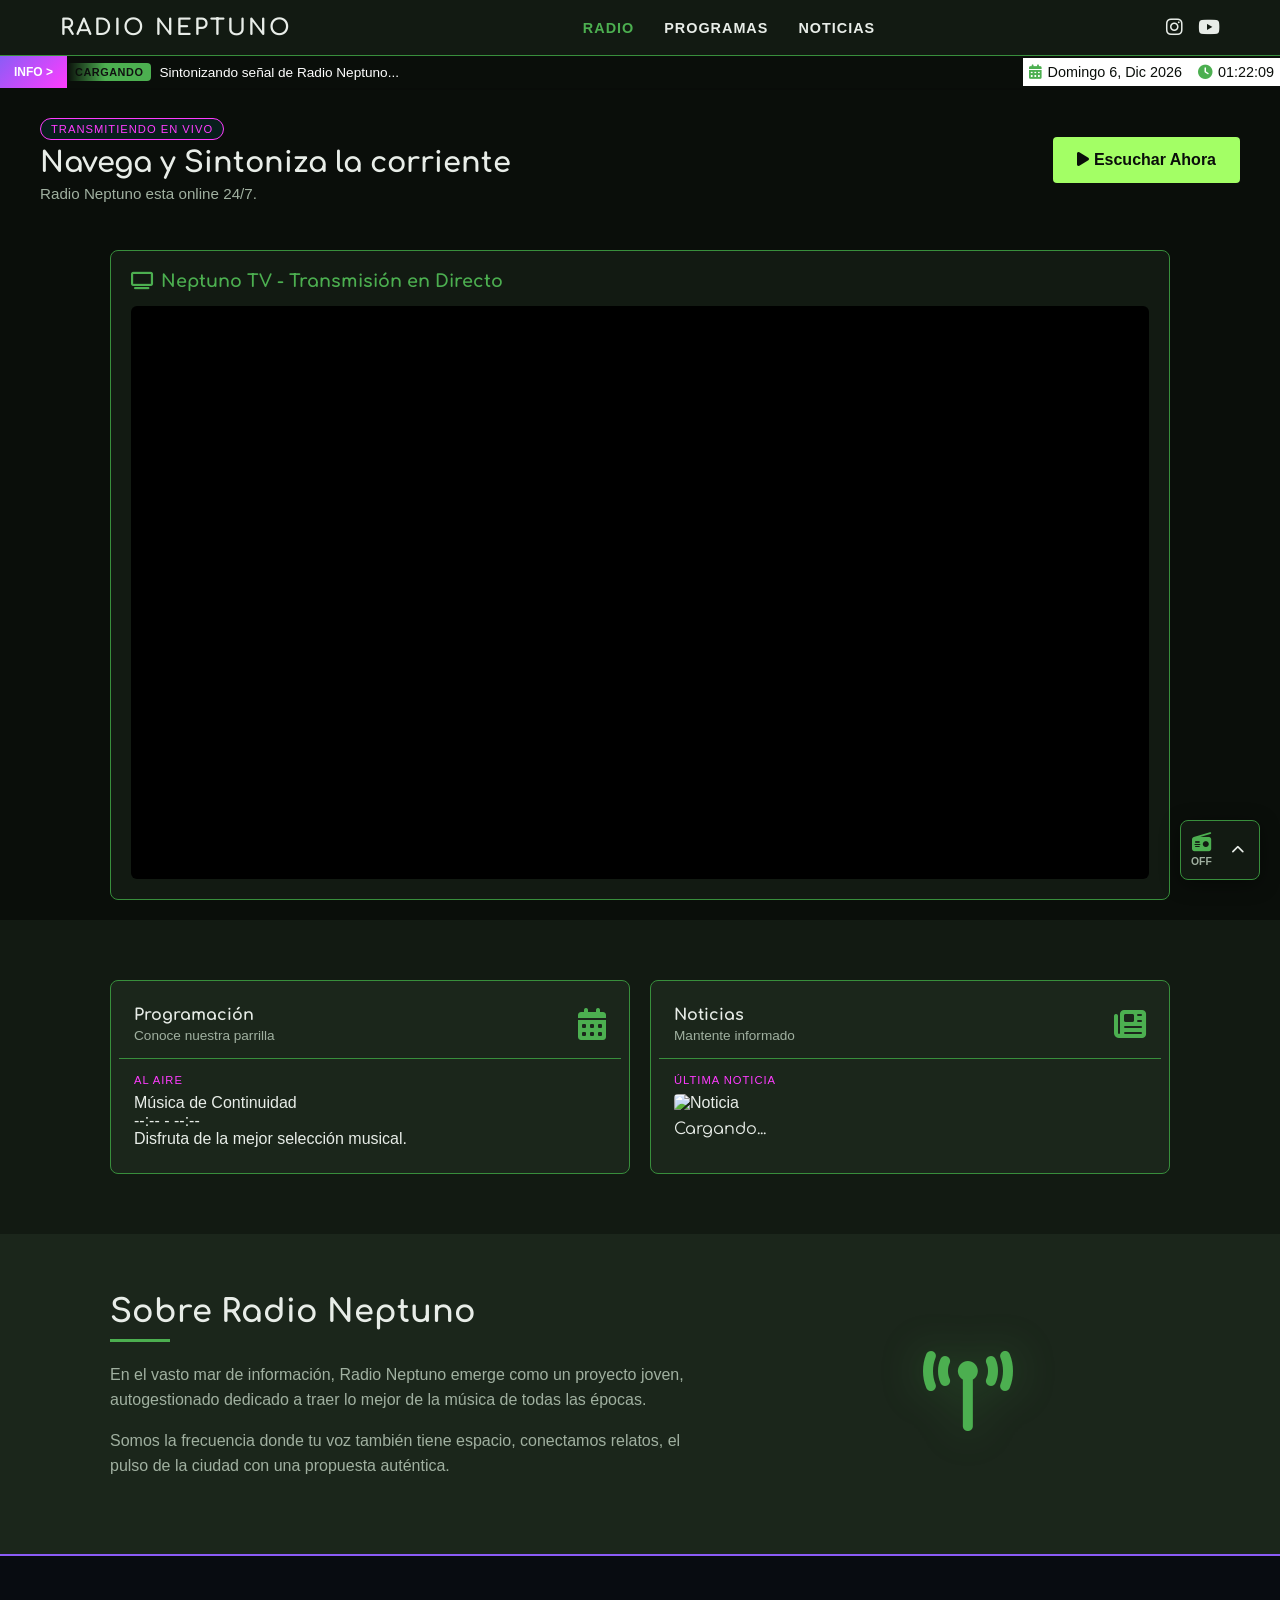
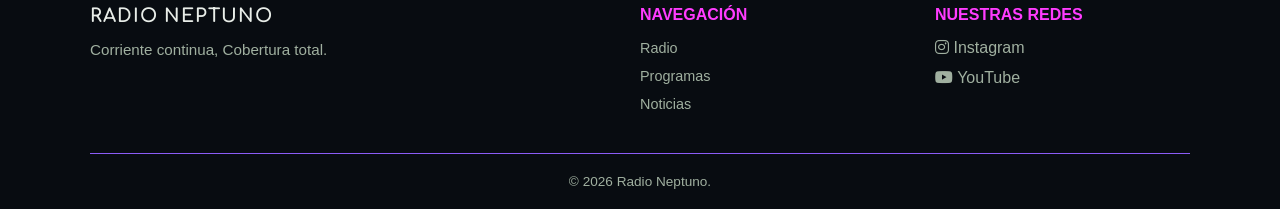
==== commit edf662af: "Update envivo.html" ====
--- a/envivo.html
+++ b/envivo.html
@@ -4,436 +4,1857 @@
 <head>
     <meta charset="UTF-8">
     <meta name="viewport" content="width=device-width, initial-scale=1.0">
-    <title>Radio Cooperativa - Reproductor En Vivo</title>
-    <!-- Tailwind CSS -->
-    <script src="https://cdn.tailwindcss.com"></script>
-    <!-- FontAwesome for icons -->
+    <meta name="description"
+        content="Radio Neptuno - Radio online comunitaria con música independiente, cultura y noticias locales. Escúchanos en vivo 24/7.">
+    <meta name="keywords" content="radio, música, streaming, comunidad, noticias, cultura, independiente">
+    <meta name="author" content="Radio Neptuno">
+    <title>Radio Neptuno - Transmitiendo en Vivo</title>
+    <link rel="icon" href="/favicon.ico" type="image/x-icon">
     <link rel="stylesheet" href="https://cdnjs.cloudflare.com/ajax/libs/font-awesome/6.4.0/css/all.min.css">
     <style>
         /* RESET & VARIABLES GLOBALES */
         @import url('https://fonts.googleapis.com/css2?family=Comfortaa:wght@400;600;700&display=swap');
 
         :root {
-            --bg-blue: #16428c;
-            --bg-blue-dark: #0d2e6c;
-            --bg-panel: #2358b1;
-            --bg-panel-dark: #1b4899;
-            --border-blue: #3b72cf;
+            --bg-color: #0a0e0a;
+            --surface-color: #121a12;
+            --surface-light: #1b261b;
+            --bg-gradient: linear-gradient(0deg, var(--bg-color) 0%, var(--surface-light) 100%);
+            --primary-color: #4CAF50;
+            --primary-hover: #66BB6A;
+            --accent-color: #8B5CF6;
+            --accent-light: #FF3CFF;
+            --accent-gradient: linear-gradient(135deg, var(--accent-color) 0%, var(--accent-light) 100%);
+            --success-color: #2E7D32;
+            --signal-color: #0a0e0a;
+            --primary-light: #A3FF65;
+            --text-color: #e8ede8;
+            --text-muted: #a0b0a0;
+            --border-color: #388E3C;
+            --font-main: 'Segoe UI', Roboto, Helvetica, Arial, sans-serif;
+            --font-title: 'Comfortaa', cursive;
+            --spacing: 20px;
+        }
+
+        * {
+            margin: 0;
+            padding: 0;
+            box-sizing: border-box;
+        }
+
+        html {
+            scroll-behavior: smooth;
+            font-family: var(--font-main);
+            background-color: var(--bg-color);
+            color: var(--text-color);
         }
 
         body {
-            font-family: 'Inter', sans-serif;
-            background-color: var(--bg-blue);
-            color: #ffffff;
-        }
-        /* Custom scrollbar for left panel history */
-        ::-webkit-scrollbar {
-            width: 6px;
-        }
-        ::-webkit-scrollbar-track {
-            background: rgba(0, 0, 0, 0.1);
-        }
-        ::-webkit-scrollbar-thumb {
-            background: rgba(255, 255, 255, 0.3);
+            display: flex;
+            flex-direction: column;
+            min-height: 100vh;
+        }
+
+        a {
+            color: inherit;
+            text-decoration: none;
+            transition: color 0.3s ease;
+        }
+
+        ul {
+            list-style: none;
+        }
+
+        .section-container {
+            max-width: 1100px;
+            margin: 0 auto;
+            padding: 60px var(--spacing);
+        }
+
+        .section-title {
+            font-size: 1rem;
+            text-align: left;
+            margin-bottom: 10px;
+            text-transform: uppercase;
+            letter-spacing: 1px;
+            font-family: var(--font-title);
+            display: inline-block;
+            background-color: var(--text-color);
+            color: var(--bg-color);
+            padding: 2px 6px;
             border-radius: 3px;
         }
-        ::-webkit-scrollbar-thumb:hover {
-            background: rgba(255, 255, 255, 0.5);
+
+        .section-subtitle {
+            font-size: 0.8rem;
+            text-align: right;
+            color: var(--text-muted);
+            font-family: var(--font-title);
+            margin-bottom: 40px;
+            padding-top: 2px;
+            border-top: 1px solid var(--text-muted);
+        }
+
+        .btn-primary {
+            display: inline-block;
+            background-color: var(--primary-color);
+            color: var(--bg-color);
+            padding: 12px 28px;
+            font-weight: bold;
+            border-radius: 4px;
+            border: none;
+            cursor: pointer;
+            transition: transform 0.2s, background-color 0.3s;
+        }
+
+        .btn-primary:hover {
+            background-color: var(--primary-hover);
+            transform: translateY(-2px);
+        }
+
+        /* HEADER */
+        .site-header {
+            background-color: var(--surface-color);
+            border-bottom: 1px solid var(--border-color);
+            position: sticky;
+            top: 0;
+            z-index: 100;
+        }
+
+        .header-container {
+            max-width: 1200px;
+            margin: 0 auto;
+            padding: 15px var(--spacing);
+            display: flex;
+            justify-content: space-between;
+            align-items: center;
+        }
+
+        .logo a {
+            font-family: var(--font-title);
+            font-size: 1.4rem;
+            font-weight: 700;
+            letter-spacing: 2px;
+        }
+
+        .main-nav ul {
+            display: flex;
+            gap: 30px;
+        }
+
+        .main-nav a {
+            font-weight: 600;
+            text-transform: uppercase;
+            font-size: 0.9rem;
+            letter-spacing: 1px;
+        }
+
+        .main-nav a:hover,
+        .main-nav a.active {
+            color: var(--primary-color);
+        }
+
+        .social-header {
+            display: flex;
+            gap: 15px;
+            align-items: center;
+        }
+
+        .social-header a {
+            font-size: 1.2rem;
+        }
+
+        .social-header a:hover {
+            color: var(--primary-color);
+        }
+
+        .menu-toggle {
+            display: none;
+            background: none;
+            border: none;
+            color: var(--text-color);
+            font-size: 1.3rem;
+            cursor: pointer;
+        }
+
+        /* HERO */
+        .hero-section {
+            position: relative;
+            min-height: 140px;
+            padding: 20px var(--spacing);
+            overflow: hidden;
+        }
+
+        #inicio.view-section {
+            display: none;
+        }
+
+        #inicio.view-section.active {
+            display: flex !important;
+            align-items: center;
+            justify-content: center;
+        }
+
+        .hero-content {
+            position: relative;
+            z-index: 2;
+            width: 100%;
+            max-width: 1200px;
+            display: flex;
+            align-items: center;
+            justify-content: space-between;
+            gap: 30px;
+        }
+
+        .hero-text {
+            flex: 1;
+        }
+
+        .badge {
+            display: inline-block;
+            background-color: rgba(0, 229, 255, 0.08);
+            color: var(--accent-light);
+            border: 1px solid var(--accent-light);
+            padding: 4px 10px;
+            font-size: 0.7rem;
+            text-transform: uppercase;
+            border-radius: 20px;
+            letter-spacing: 1px;
+            margin-bottom: 8px;
+        }
+
+        .hero-section h1 {
+            font-family: var(--font-title);
+            font-size: 1.8rem;
+            margin: 0 0 6px 0;
+            line-height: 1.1;
+        }
+
+        .hero-section p {
+            color: var(--text-muted);
+            font-size: 0.95rem;
+            margin: 0;
+        }
+
+        .hero-section .btn-primary {
+            flex-shrink: 0;
+            padding: 14px 24px;
+            font-size: 1rem;
+            font-weight: 700;
+            background-color: var(--primary-light);
+            color: var(--bg-color);
+            white-space: nowrap;
+        }
+
+        /* BARRA INFORMATIVA */
+        .signal-bar {
+            height: 34px;
+            background: var(--signal-color);
+            color: #fff;
+            border-bottom: 2px solid rgba(0, 0, 0, 0.15);
+            display: flex;
+            align-items: center;
+            overflow: hidden;
+            position: sticky;
+            top: 56px;
+            z-index: 10;
+        }
+
+        .signal-label {
+            height: 100%;
+            padding: 0 14px;
+            background-image: var(--accent-gradient);
+            color: white;
+            display: flex;
+            align-items: center;
+            font-size: .75rem;
+            font-weight: 700;
+            flex-shrink: 0;
+            z-index: 2;
+        }
+
+        .signal-datetime {
+            display: flex;
+            align-items: center;
+            padding: 6px;
+            gap: 16px;
+            margin-left: auto;
+            font-size: 0.9rem;
+            white-space: nowrap;
+            background: white;
+            flex-shrink: 0;
+        }
+
+        .signal-date,
+        .signal-time {
+            color: var(--bg-color);
+            display: flex;
+            align-items: center;
+            font-weight: 500;
+            gap: 6px;
+        }
+
+        .signal-date i,
+        .signal-time i {
+            color: var(--primary-color);
+        }
+
+        .signal-content {
+            flex: 1;
+            overflow: hidden;
+            position: relative;
+            -webkit-mask-image: linear-gradient(to right, transparent 0%, #000 4%, #000 96%, transparent 100%);
+            mask-image: linear-gradient(to right, transparent 0%, #000 4%, #000 96%, transparent 100%);
+        }
+
+        .signal-track {
+            display: inline-flex;
+            align-items: center;
+            white-space: nowrap;
+            user-select: none;
+            height: 34px;
+            animation: ticker 110s linear infinite;
+            will-change: transform;
+            transform: translate3d(0, 0, 0);
+        }
+
+        .signal-item {
+            display: inline-flex;
+            align-items: center;
+            margin-right: 24px;
+            font-size: .85rem;
+            flex-shrink: 0;
+        }
+
+        .signal-badge {
+            background: var(--primary-color);
+            color: #111;
+            font-size: .68rem;
+            font-weight: 700;
+            padding: 3px 8px;
+            border-radius: 4px;
+            margin-right: 8px;
+            text-transform: uppercase;
+            flex-shrink: 0;
+            letter-spacing: 0.05em;
+        }
+
+        .signal-separator {
+            opacity: .35;
+            margin-right: 18px;
+        }
+
+        @keyframes ticker {
+            from { transform: translateX(0); }
+            to { transform: translateX(-50%); }
+        }
+
+        /* SECCIONES EXPLORA Y SOBRE RADIO */
+        .explore-section {
+            background-color: var(--surface-color);
+        }
+
+        .explore-grid {
+            display: grid;
+            grid-template-columns: repeat(auto-fit, minmax(250px, 1fr));
+            gap: 20px;
+        }
+
+        .explore-card {
+            background-color: var(--surface-light);
+            padding: 10px 8px;
+            border-radius: 8px;
+            text-align: left;
+            overflow: hidden;
+            text-decoration: none;
+            border: 1px solid var(--border-color);
+            transition: transform 0.3s ease, box-shadow 0.3s ease;
+        }
+
+        .explore-card:hover {
+            transform: translateY(-3px);
+            border-color: var(--accent-color);
+        }
+
+        .explore-card-top {
+            padding: 15px;
+            display: flex;
+            justify-content: space-between;
+            align-items: center;
+        }
+
+        .explore-card-top h3 {
+            font-family: var(--font-title);
+            margin: 0;
+            font-size: 1rem;
+        }
+
+        .explore-card-top p {
+            margin: 4px 0 0;
+            font-size: .85rem;
+            color: var(--text-muted);
+        }
+
+        .explore-card-top i {
+            font-size: 2em;
+            color: var(--primary-color);
+        }
+
+        .explore-card-bottom {
+            border-top: 1px solid var(--border-color);
+            padding: 15px;
+            min-height: 90px;
+        }
+
+        .card-label {
+            display: block;
+            font-size: .7rem;
+            letter-spacing: 1px;
+            margin-bottom: 8px;
+            color: var(--accent-light);
+        }
+
+        .explore-thumb {
+            width: 100%;
+            height: 100px;
+            object-fit: cover;
+            border-radius: 4px;
+            margin-bottom: 8px;
+        }
+
+        #explore-news-title {
+            font-family: var(--font-title);
+            font-size: 1rem;
+            color: var(--text-color);
+        }
+
+        .about-section {
+            background-color: var(--surface-light);
+        }
+
+        .about-grid {
+            display: grid;
+            grid-template-columns: 1.5fr 1fr;
+            gap: 50px;
+            align-items: center;
+        }
+
+        .about-text h2 {
+            font-family: var(--font-title);
+            font-size: 2rem;
+            margin-bottom: 10px;
+        }
+
+        .divider {
+            border: none;
+            border-top: 3px solid var(--primary-color);
+            width: 60px;
+            margin-bottom: 20px;
+        }
+
+        .about-text p {
+            color: var(--text-muted);
+            line-height: 1.6;
+            margin-bottom: 15px;
+        }
+
+        .about-image {
+            display: flex;
+            flex-direction: column;
+            align-items: center;
+            justify-content: center;
+        }
+
+        .radio-illustration {
+            max-width: 200px;
+            height: auto;
+            filter: drop-shadow(0 0 20px rgba(76, 175, 80, 0.3));
+        }
+
+        /* NEPTUNO TV EN INICIO */
+        .neptuno-tv-wrapper {
+            max-width: 1100px;
+            margin: 0 auto;
+            padding: 20px var(--spacing);
+        }
+
+        .neptuno-tv-card {
+            background-color: var(--surface-color);
+            border: 1px solid var(--border-color);
+            border-radius: 8px;
+            overflow: hidden;
+            padding: 20px;
+        }
+
+        .neptuno-tv-card h3 {
+            font-family: var(--font-title);
+            font-size: 1.1rem;
+            margin-bottom: 15px;
+            color: var(--primary-color);
+            display: flex;
+            align-items: center;
+            gap: 8px;
+        }
+
+        /* PARRILLA DE PROGRAMACIÓN POR DÍAS */
+        .schedule-section {
+            background-color: var(--bg-color);
+        }
+
+        .section-banner {
+            width: 100%;
+            max-height: 300px;
+            overflow: hidden;
+            border-radius: 8px;
+            margin-bottom: 40px;
+        }
+
+        .banner-image {
+            width: 100%;
+            height: 100%;
+            object-fit: cover;
+            object-position: center;
+        }
+
+        .days-tabs {
+            display: flex;
+            gap: 10px;
+            overflow-x: auto;
+            margin-bottom: 30px;
+            padding-bottom: 5px;
+        }
+
+        .day-tab {
+            background-color: var(--surface-color);
+            color: var(--text-muted);
+            border: 1px solid var(--border-color);
+            padding: 10px 20px;
+            border-radius: 4px;
+            font-family: var(--font-title);
+            font-size: 0.85rem;
+            text-transform: uppercase;
+            cursor: pointer;
+            white-space: nowrap;
+            transition: all 0.2s ease;
+        }
+
+        .day-tab:hover,
+        .day-tab.active {
+            background-color: var(--primary-color);
+            color: var(--bg-color);
+            border-color: var(--primary-color);
+            font-weight: bold;
+        }
+
+        .schedule-grid {
+            display: grid;
+            grid-template-columns: repeat(auto-fit, minmax(260px, 1fr));
+            gap: 20px;
+        }
+
+        .schedule-card {
+            background-color: var(--surface-color);
+            padding: 25px;
+            border-radius: 6px;
+            border: 1px solid var(--border-color);
+            position: relative;
+        }
+
+        .schedule-card.current {
+            border-color: var(--accent-light);
+            box-shadow: 0 0 15px rgba(0, 229, 255, 0.1);
+        }
+
+        .schedule-card .time {
+            display: block;
+            color: var(--primary-color);
+            font-weight: bold;
+            margin-bottom: 10px;
+            font-size: 0.9rem;
+        }
+
+        .schedule-card h3 {
+            font-family: var(--font-title);
+            margin-bottom: 10px;
+            font-size: 1.1rem;
+        }
+
+        .schedule-card p {
+            color: var(--text-muted);
+            font-size: 0.9rem;
+            line-height: 1.4;
+        }
+
+        .current-badge {
+            position: absolute;
+            top: 15px;
+            right: 15px;
+            background-color: var(--accent-light);
+            color: #fff;
+            font-size: 0.7rem;
+            padding: 2px 8px;
+            border-radius: 4px;
+            text-transform: uppercase;
+            font-weight: bold;
+        }
+
+        /* NOTICIAS Y DETALLE */
+        .news-section {
+            background-color: var(--surface-light);
+        }
+
+        .news-grid {
+            display: grid;
+            grid-template-columns: 1fr 1fr;
+            gap: 30px;
+        }
+
+        .news-card {
+            background-color: var(--surface-color);
+            border-radius: 6px;
+            overflow: hidden;
+            display: flex;
+            flex-direction: column;
+        }
+
+        .news-img-placeholder {
+            background-color: var(--surface-light);
+            height: 180px;
+            display: flex;
+            align-items: center;
+            justify-content: center;
+            font-size: 3rem;
+            color: var(--border-color);
+        }
+
+        .news-body {
+            padding: 25px;
+        }
+
+        .news-tag {
+            color: var(--accent-color);
+            font-size: 0.8rem;
+            text-transform: uppercase;
+            font-weight: bold;
+        }
+
+        .news-body h3 {
+            font-family: var(--font-title);
+            margin: 10px 0;
+        }
+
+        .news-body p {
+            color: var(--text-muted);
+            font-size: 0.95rem;
+            line-height: 1.5;
+            margin-bottom: 20px;
+        }
+
+        .news-link {
+            color: var(--primary-color);
+            font-weight: bold;
+            font-size: 0.9rem;
+        }
+
+        .news-date {
+            font-size: 0.75rem;
+            color: var(--text-muted);
+            margin-top: 4px;
+        }
+
+        .pagination-container {
+            display: flex;
+            justify-content: center;
+            align-items: center;
+            gap: 8px;
+            margin-top: 30px;
+            padding: 10px;
+        }
+
+        .pagination-btn {
+            background-color: var(--surface-light);
+            color: var(--text-color);
+            border: 1px solid var(--border-color);
+            padding: 8px 14px;
+            border-radius: 4px;
+            cursor: pointer;
+            font-family: var(--font-title);
+            font-size: 0.9rem;
+            transition: all 0.2s ease;
+        }
+
+        .pagination-btn:hover:not(:disabled) {
+            background-color: var(--primary-color);
+            color: #000000;
+            border-color: var(--primary-color);
+        }
+
+        .pagination-btn.active {
+            background-color: var(--accent-color);
+            color: #000000;
+            border-color: var(--accent-color);
+            font-weight: bold;
+        }
+
+        .pagination-btn:disabled {
+            opacity: 0.4;
+            cursor: not-allowed;
+        }
+
+        .news-detail-section {
+            background-color: var(--surface-light);
+        }
+
+        .news-detail-section .breadcrumb {
+            margin-bottom: 20px;
+            color: var(--text-muted);
+        }
+
+        .news-detail-section .breadcrumb a {
+            color: var(--primary-color);
+            text-decoration: none;
+            font-weight: 600;
+        }
+
+        .news-detail-section .article-image {
+            width: 100%;
+            max-height: 500px;
+            object-fit: cover;
+            border-radius: 8px;
+            margin-bottom: 25px;
+        }
+
+        .news-detail-section .article-title {
+            font-size: 2.2rem;
+            color: var(--primary-color);
+            line-height: 1.3;
+            margin: 15px 0;
+        }
+
+        .news-detail-section .article-body {
+            line-height: 1.8;
+            font-size: 1.05rem;
+            color: var(--text-color);
+            margin: 30px 0;
+        }
+
+        /* WIDGET FLOTANTE DE RADIO (ZENO) */
+        .radio-widget {
+            position: fixed;
+            bottom: 20px;
+            right: 20px;
+            z-index: 1000;
+            background-color: var(--surface-color);
+            border: 1px solid var(--border-color);
+            border-radius: 8px;
+            box-shadow: 0 4px 20px rgba(0, 0, 0, 0.4);
+            transition: all 0.3s ease;
+            overflow: hidden;
+        }
+
+        .widget-minimized {
+            width: 80px;
+            height: 60px;
+        }
+
+        .widget-minimized-view {
+            display: flex;
+            justify-content: space-between;
+            align-items: center;
+            height: 100%;
+            padding: 0 10px;
+        }
+
+        .widget-mini-content {
+            display: flex;
+            flex-direction: column;
+            align-items: center;
+            gap: 4px;
+        }
+
+        .widget-mini-icon {
+            font-size: 1.2rem;
+            color: var(--primary-color);
+        }
+
+        .widget-mini-status {
+            font-size: 0.65rem;
+            color: var(--text-muted);
+            text-transform: uppercase;
+            font-weight: bold;
+        }
+
+        .widget-expand-btn {
+            background: none;
+            border: none;
+            color: var(--text-color);
+            cursor: pointer;
+            padding: 5px;
+        }
+
+        .widget-expanded {
+            width: 320px;
+            max-width: calc(100vw - 40px);
+            height: auto;
+        }
+
+        .widget-expanded-view {
+            display: none;
+            padding: 15px;
+        }
+
+        .widget-minimized .widget-expanded-view { display: none; }
+        .widget-expanded .widget-expanded-view { display: block; }
+        .widget-minimized .widget-minimized-view { display: flex; }
+        .widget-expanded .widget-minimized-view { display: none; }
+
+        .widget-header {
+            display: flex;
+            justify-content: space-between;
+            align-items: flex-start;
+            margin-bottom: 15px;
+            padding-bottom: 10px;
+            border-bottom: 1px solid var(--border-color);
+        }
+
+        .widget-show-info { flex: 1; }
+
+        .widget-live-badge {
+            display: inline-block;
+            background-color: var(--bg-color);
+            color: var(--accent-light);
+            border: 1px solid var(--accent-light);
+            font-size: 0.6rem;
+            padding: 2px 6px;
+            border-radius: 3px;
+            text-transform: uppercase;
+            font-weight: bold;
+            margin-bottom: 5px;
+        }
+
+        .widget-show-name {
+            font-size: 0.95rem;
+            font-weight: bold;
+            color: var(--text-color);
+            margin-bottom: 3px;
+            white-space: nowrap;
+            overflow: hidden;
+            text-overflow: ellipsis;
+        }
+
+        .widget-show-time {
+            font-size: 0.75rem;
+            color: var(--text-muted);
+        }
+
+        .widget-collapse-btn {
+            background: none;
+            border: none;
+            color: var(--text-muted);
+            cursor: pointer;
+        }
+
+        .widget-main-content {
+            display: flex;
+            align-items: center;
+            gap: 12px;
+            margin-bottom: 15px;
+        }
+
+        .widget-album-art {
+            background-color: var(--surface-light);
+            width: 60px;
+            height: 60px;
+            display: flex;
+            align-items: center;
+            justify-content: center;
+            border-radius: 6px;
+            color: var(--primary-color);
+            font-size: 1.5rem;
+            border: 1px solid var(--border-color);
+            flex-shrink: 0;
+        }
+
+        .widget-album-art img {
+            width: 100%;
+            height: 100%;
+            object-fit: cover;
+            border-radius: 6px;
+        }
+
+        .widget-track-info {
+            flex: 1;
+            min-width: 0;
+        }
+
+        .widget-track-title {
+            display: block;
+            font-weight: bold;
+            font-size: 0.9rem;
+            color: var(--text-color);
+            white-space: nowrap;
+            overflow: hidden;
+            text-overflow: ellipsis;
+            margin-bottom: 4px;
+        }
+
+        .widget-track-artist {
+            display: block;
+            font-size: 0.8rem;
+            color: var(--text-muted);
+            white-space: nowrap;
+            overflow: hidden;
+            text-overflow: ellipsis;
+        }
+
+        .widget-controls {
+            display: flex;
+            align-items: center;
+            justify-content: space-between;
+            gap: 15px;
+        }
+
+        .widget-btn-play {
+            background-color: var(--primary-color);
+            border: none;
+            width: 45px;
+            height: 45px;
+            border-radius: 50%;
+            display: flex;
+            align-items: center;
+            justify-content: center;
+            font-size: 1.1rem;
+            color: var(--bg-color);
+            cursor: pointer;
+            transition: transform 0.2s, background-color 0.3s;
+            flex-shrink: 0;
+        }
+
+        .widget-btn-play:hover {
+            transform: scale(1.05);
+            background-color: var(--primary-hover);
+        }
+
+        .widget-volume-container {
+            display: flex;
+            align-items: center;
+            gap: 8px;
+            flex: 1;
+        }
+
+        .widget-mute-btn {
+            background: none;
+            border: none;
+            color: var(--text-muted);
+            cursor: pointer;
+        }
+
+        .widget-volume-container input[type="range"] {
+            flex: 1;
+            accent-color: var(--primary-color);
+            cursor: pointer;
+            height: 4px;
+        }
+
+        /* FOOTER */
+        .site-footer {
+            background-color: #080c11;
+            border-top: 2px solid var(--accent-color);
+            padding: 50px var(--spacing) 20px var(--spacing);
+            margin-top: auto;
+        }
+
+        .footer-container {
+            max-width: 1100px;
+            margin: 0 auto;
+            display: grid;
+            grid-template-columns: 2fr 1fr 1fr;
+            gap: 40px;
+            margin-bottom: 40px;
+        }
+
+        .footer-brand h3 {
+            font-family: var(--font-title);
+            letter-spacing: 1px;
+            margin-bottom: 15px;
+        }
+
+        .footer-brand p {
+            color: var(--text-muted);
+            font-size: 0.95rem;
+        }
+
+        .footer-links h4,
+        .footer-social h4 {
+            margin-bottom: 15px;
+            font-size: 1rem;
+            text-transform: uppercase;
+            color: var(--accent-light);
+        }
+
+        .footer-links ul {
+            display: flex;
+            flex-direction: column;
+            gap: 10px;
+        }
+
+        .footer-links a {
+            color: var(--text-muted);
+            font-size: 0.9rem;
+        }
+
+        .footer-links a:hover {
+            color: var(--text-color);
+        }
+
+        .social-icons {
+            display: flex;
+            flex-direction: column;
+            gap: 12px;
+        }
+
+        .social-icons a {
+            color: var(--text-muted);
+        }
+
+        .social-icons a:hover {
+            color: var(--primary-color);
+        }
+
+        .footer-bottom {
+            max-width: 1100px;
+            margin: 0 auto;
+            border-top: 1px solid var(--accent-color);
+            padding-top: 20px;
+            text-align: center;
+            color: var(--text-muted);
+            font-size: 0.85rem;
+        }
+
+        .view-section {
+            display: none;
+            animation: fadeIn 0.4s ease-in-out forwards;
+        }
+
+        .view-section.active {
+            display: block !important;
+        }
+
+        #inicio.view-section.active {
+            display: flex !important;
+            align-items: center;
+            justify-content: center;
+        }
+
+        @keyframes fadeIn {
+            from { opacity: 0; transform: translateY(15px); }
+            to { opacity: 1; transform: translateY(0); }
+        }
+
+        @media (max-width: 768px) {
+            .menu-toggle { display: block; }
+            .main-nav {
+                display: none;
+                position: absolute;
+                top: 100%;
+                left: 0;
+                width: 100%;
+                background-color: var(--surface-color);
+                border-bottom: 2px solid var(--primary-color);
+                box-shadow: 0 4px 12px rgba(0, 0, 0, 0.3);
+                z-index: 1000;
+            }
+            .main-nav.open { display: block; }
+            .main-nav ul {
+                flex-direction: column;
+                gap: 0;
+                text-align: center;
+                padding: 10px 0;
+            }
+            .main-nav li { border-bottom: 1px solid rgba(255, 255, 255, 0.05); }
+            .main-nav a { display: block; padding: 15px 20px; font-size: 1.1rem; }
+            .about-grid, .news-grid, .footer-container { grid-template-columns: 1fr; }
+            .hero-content { flex-direction: column; align-items: flex-start; gap: 15px; }
+            .hero-section .btn-primary { width: 100%; text-align: center; }
+            .radio-widget { bottom: 10px; right: 10px; left: 10px; width: auto !important; max-width: none; }
         }
     </style>
 </head>
-<body class="min-h-screen flex flex-col justify-between selection:bg-blue-600 selection:text-white">
-
-    <header class="w-full bg-[#0d2e6c] py-3 px-4 md:px-8 border-b border-[#1b4f9c] flex justify-between items-center shadow-md">
-        <!-- Logo Cooperativa -->
-        <div class="flex items-center space-x-3">
-            <div class="text-white font-black text-2xl tracking-tighter italic flex items-center select-none">
-                cooperativa
-                <span class="w-2.5 h-2.5 bg-red-500 rounded-full ml-0.5 mb-2"></span>
+
+<body>
+
+    <header class="site-header">
+        <div class="header-container">
+            <div class="logo">
+                <a href="#">
+                    RADIO NEPTUNO
+                </a>
             </div>
-            <span class="hidden sm:inline-block text-xs uppercase bg-blue-900/60 text-blue-200 px-2 py-0.5 rounded border border-blue-500/30">
-                En Vivo
-            </span>
-        </div>
-
-        <!-- Social Icons -->
-        <div class="flex items-center space-x-3">
-            <a href="https://facebook.com" target="_blank" rel="noopener" aria-label="Facebook" class="w-8 h-8 rounded-full bg-[#1852a3] hover:bg-[#2563eb] flex items-center justify-center text-white transition-colors">
-                <i class="fab fa-facebook-f text-sm"></i>
-            </a>
-            <a href="https://twitter.com" target="_blank" rel="noopener" aria-label="Twitter" class="w-8 h-8 rounded-full bg-[#1852a3] hover:bg-[#2563eb] flex items-center justify-center text-white transition-colors">
-                <i class="fab fa-twitter text-sm"></i>
-            </a>
-            <a href="https://instagram.com" target="_blank" rel="noopener" aria-label="Instagram" class="w-8 h-8 rounded-full bg-[#1852a3] hover:bg-[#2563eb] flex items-center justify-center text-white transition-colors">
-                <i class="fab fa-instagram text-sm"></i>
-            </a>
+            <nav class="main-nav" id="mainNav">
+                <ul>
+                    <li><a href="#" data-section="inicio" class="active">Radio</a></li>
+                    <li><a href="#" data-section="programacion">Programas</a></li>
+                    <li><a href="#" data-section="noticias">Noticias</a></li>
+                </ul>
+            </nav>
+            <div class="social-header">
+                <a href="https://www.instagram.com/radioneptunocl/" target="_blank" aria-label="Instagram"><i class="fab fa-instagram"></i></a>
+                <a href="https://www.youtube.com/@radioneptuno" target="_blank" aria-label="YouTube"><i class="fab fa-youtube"></i></a>
+                <button class="menu-toggle" id="menuToggle" aria-label="Abrir menú">
+                    <i class="fas fa-bars"></i>
+                </button>
+            </div>
         </div>
     </header>
 
-    <main class="flex-1 max-w-7xl w-full mx-auto p-4 md:p-6 grid grid-cols-1 lg:grid-cols-12 gap-6 items-start">
-        
-        <!-- LEFT COLUMN: Live Metadata History Log -->
-        <section class="lg:col-span-6 bg-[#2358b1] rounded-lg shadow-xl border border-[#3b72cf] flex flex-col h-[580px] overflow-hidden">
-            
-            <!-- Panel Toolbar -->
-            <div class="bg-[#1b4899] px-4 py-3 flex justify-between items-center border-b border-[#2e68ce]">
-                <div class="flex items-center space-x-2">
-                    <span class="w-2 h-2 rounded-full bg-emerald-400 animate-ping"></span>
-                    <span class="text-xs uppercase font-bold tracking-wider text-slate-100">Historial en Vivo</span>
-                </div>
-                <div class="text-[11px] uppercase tracking-wider text-blue-200" id="last-update-tag">
-                    Sincronizando Zeno.fm...
+    <main>
+        <!-- BARRA INFORMATIVA CONECTADA A GOOGLE SHEETS / APPS SCRIPT -->
+        <div id="signal-bar" class="signal-bar">
+            <div class="signal-label">
+                INFO >
+            </div>
+            <div class="signal-content">
+                <div id="signal-track" class="signal-track">
+                    <span class="signal-item"><span class="signal-badge">CARGANDO</span> Sintonizando señal de Radio Neptuno...</span>
                 </div>
             </div>
-
-            <!-- Date/Status Bar -->
-            <div class="bg-[#2052a6] px-4 py-2 flex justify-between items-center text-xs font-medium border-b border-[#3067c2] text-blue-100">
-                <span id="current-date-display" class="font-bold tracking-wide">
-                    Cargando fecha...
+            <div class="signal-datetime">
+                <span class="signal-date">
+                    <i class="fas fa-calendar-alt"></i>
+                    <span id="current-date"></span>
                 </span>
-                <span class="text-[11px] bg-[#16428c] px-2 py-0.5 rounded border border-blue-400/30">
-                    Transmisión Continua
+                <span class="signal-time">
+                    <i class="fas fa-clock"></i>
+                    <span id="current-time"></span>
                 </span>
             </div>
-
-            <!-- Dynamic Track History Container -->
-            <div id="history-list" class="flex-1 overflow-y-auto p-3 space-y-2">
-                <!-- Program/Song items inserted dynamically -->
+        </div>
+
+        <!-- VISTA: INICIO -->
+        <section id="inicio" class="hero-section view-section active">
+            <div class="hero-bg-overlay"></div>
+            <div class="hero-content">
+                <div class="hero-text">
+                    <span class="badge">Transmitiendo en Vivo</span>
+                    <h1>Navega y Sintoniza la corriente</h1>
+                    <p>Radio Neptuno esta online 24/7.</p>
+                </div>
+                <a href="#" class="btn-primary" id="ctaEscucharAhora">
+                    <i class="fas fa-play"></i>
+                    Escuchar Ahora
+                </a>
             </div>
         </section>
 
-        <!-- RIGHT COLUMN: Active Player with Live Cover Art & Stream Controls -->
-        <section class="lg:col-span-6 flex flex-col space-y-6">
-            
-            <!-- Player Card -->
-            <div class="bg-[#2358b1] border border-[#3b72cf] rounded-xl p-5 shadow-2xl relative">
-                
-                <div class="flex flex-col sm:flex-row items-center gap-5">
-                    
-                    <!-- Cover Art Container -->
-                    <div class="relative w-44 h-44 sm:w-48 sm:h-48 shrink-0 rounded-xl overflow-hidden shadow-2xl bg-[#0d2857] border-2 border-blue-400/30 group">
-                        <img id="player-cover-art" src="https://images.unsplash.com/photo-1511671782779-c97d3d27a1d4?w=600&auto=format&fit=crop&q=80" alt="Carátula" class="w-full h-full object-cover transition-transform duration-500 group-hover:scale-105">
-                        <div class="absolute inset-0 bg-gradient-to-t from-black/60 via-transparent to-transparent"></div>
-                        
-                        <!-- Badge sobre la carátula -->
-                        <div class="absolute bottom-2 left-2 right-2 flex justify-between items-center">
-                            <span class="text-[10px] font-bold uppercase tracking-widest bg-blue-600/80 backdrop-blur-md px-2 py-0.5 rounded text-white shadow">
-                                En Vivo
-                            </span>
+        <!-- SECCIÓN: NEPTUNO TV (CANAL ONLINE ANTES DE LAS PESTAÑAS) -->
+        <section class="neptuno-tv-wrapper view-section active" id="neptuno-tv-home">
+            <div class="neptuno-tv-card">
+                <h3><i class="fas fa-tv"></i> Neptuno TV - Transmisión en Directo</h3>
+                <div style="position: relative; padding-bottom: 56.25%; height: 0; overflow: hidden; max-width: 100%; background: #000; border-radius: 6px;">
+                    <iframe 
+                        src="https://ssh101.com/securelive/index.php?id=radioneptuno25" 
+                        style="position: absolute; top: 0; left: 0; width: 100%; height: 100%; border: 0;" 
+                        scrolling="no" 
+                        allowfullscreen>
+                    </iframe>
+                </div>
+            </div>
+        </section>
+
+        <!-- Sección Explora (solo visible en inicio) -->
+        <section class="explore-section view-section active" id="explora">
+            <div class="section-container">
+                <div class="explore-grid">
+
+                    <a href="#" data-section="programacion" class="explore-card">
+                        <div class="explore-card-top">
+                            <div>
+                                <h3>Programación</h3>
+                                <p>Conoce nuestra parrilla</p>
+                            </div>
+                            <i class="fas fa-calendar-alt"></i>
                         </div>
+                        <div class="explore-card-bottom">
+                            <span class="card-label">AL AIRE</span>
+                            <div id="explore-onair">
+                                <strong>Cargando...</strong>
+                            </div>
+                            <div id="explore-onair-time" class="explore-card-time"></div>
+                            <p id="explore-onair-desc" class="explore-card-desc"></p>
+                        </div>
+                    </a>
+
+                    <a href="#" data-section="noticias" class="explore-card">
+                        <div class="explore-card-top">
+                            <div>
+                                <h3>Noticias</h3>
+                                <p>Mantente informado</p>
+                            </div>
+                            <i class="fas fa-newspaper"></i>
+                        </div>
+                        <div class="explore-card-bottom">
+                            <span class="card-label">ÚLTIMA NOTICIA</span>
+                            <img id="explore-news-image" class="explore-thumb" src="assets/noticias/default.jpg" alt="Noticia" onerror="this.src='assets/default-news.jpg'; this.onerror=null;">
+                            <div id="explore-news-title">
+                                Cargando...
+                            </div>
+                        </div>
+                    </a>
+
+                </div>
+            </div>
+        </section>
+
+        <!-- Sección Sobre Radio (solo visible en inicio) -->
+        <section class="about-section view-section active" id="sobre-radio">
+            <div class="section-container">
+                <div class="about-grid">
+                    <div class="about-text">
+                        <h2>Sobre Radio Neptuno</h2>
+                        <hr class="divider">
+                        <p>En el vasto mar de información, Radio Neptuno emerge como un proyecto joven, autogestionado dedicado a traer lo mejor de la música de todas las épocas.</p>
+                        <p>Somos la frecuencia donde tu voz también tiene espacio, conectamos relatos, el pulso de la ciudad con una propuesta auténtica.</p>
                     </div>
-
-                    <!-- Song Info & Player Controls -->
-                    <div class="flex-1 w-full flex flex-col justify-between space-y-4 text-center sm:text-left">
-                        
-                        <div>
-                            <!-- Audio Status Badge -->
-                            <div class="inline-flex items-center bg-[#16428c] text-blue-200 text-[10px] font-bold uppercase tracking-wider px-2.5 py-0.5 rounded-full mb-2 shadow-sm border border-blue-500/30">
-                                <span id="player-status-badge" class="w-1.5 h-1.5 rounded-full bg-emerald-400 inline-block mr-1.5 animate-pulse"></span>
-                                <span id="player-status-text">Listo para reproducir</span>
-                            </div>
-
-                            <!-- Live Track Title & Artist -->
-                            <h2 id="player-track-title" class="text-lg sm:text-xl font-bold text-white tracking-tight leading-snug line-clamp-2">
-                                Radio Cooperativa
-                            </h2>
-                            <p id="player-track-artist" class="text-sm font-medium text-blue-200 mt-1 line-clamp-1">
-                                Transmisión Oficial
-                            </p>
-                        </div>
-
-                        <!-- Audio Control Toolbar -->
-                        <div class="flex flex-wrap items-center justify-between gap-3 pt-3 border-t border-blue-400/20">
-                            
-                            <!-- Volume Controls -->
-                            <div class="flex items-center space-x-2 bg-[#16428c]/60 px-3 py-1.5 rounded-lg border border-blue-400/20">
-                                <button id="btn-mute" aria-label="Silenciar" class="text-blue-200 hover:text-white transition-colors">
-                                    <i id="volume-icon" class="fas fa-volume-high text-sm"></i>
-                                </button>
-                                <input type="range" id="volume-slider" min="0" max="1" step="0.01" value="0.8" class="w-16 sm:w-20 accent-blue-400 cursor-pointer h-1.5 bg-blue-900 rounded-lg">
-                            </div>
-
-                            <!-- Big Play/Pause Button -->
-                            <div class="flex items-center space-x-3">
-                                <button id="btn-main-play" aria-label="Reproducir / Pausar" class="w-14 h-14 rounded-full bg-blue-500 hover:bg-blue-400 text-white flex items-center justify-center shadow-xl transition-all transform active:scale-95 border-2 border-white/20">
-                                    <i id="main-play-icon" class="fas fa-play text-xl ml-1"></i>
-                                </button>
-                            </div>
-
-                            <!-- Action Icons -->
-                            <div class="flex items-center space-x-2 text-blue-200">
-                                <button id="btn-share" title="Compartir Emisora" class="p-2 hover:bg-blue-700/50 rounded-lg hover:text-white transition-colors">
-                                    <i class="fas fa-share-nodes text-sm"></i>
-                                </button>
-                                <button id="btn-info" title="Información de la Emisora" class="p-2 hover:bg-blue-700/50 rounded-lg hover:text-white transition-colors">
-                                    <i class="fas fa-circle-info text-sm"></i>
-                                </button>
-                            </div>
-
-                        </div>
-
+                    <div class="about-image">
+                        <div class="radio-illustration" style="font-size: 5rem; color: var(--primary-color); text-align: center;"><i class="fas fa-broadcast-tower"></i></div>
                     </div>
                 </div>
-
             </div>
-
         </section>
 
+        <!-- VISTA: PROGRAMAS (PARRILLA SEMANAL POR DÍAS) -->
+        <section id="programacion" class="schedule-section view-section">
+            <div class="section-container">
+                <div class="section-banner">
+                    <img src="assets/programacion.webp" alt="Estudio de Radio Neptuno" class="banner-image" onerror="this.style.display='none'">
+                </div>
+                <h2 class="section-title">Programas</h2>
+                <p class="section-subtitle">Conoce nuestra parrilla de programación y horarios</p>
+
+                <!-- Selector de Días -->
+                <div class="days-tabs" id="daysTabs">
+                    <button class="day-tab active" data-day="lunes">Lunes</button>
+                    <button class="day-tab" data-day="martes">Martes</button>
+                    <button class="day-tab" data-day="miercoles">Miércoles</button>
+                    <button class="day-tab" data-day="jueves">Jueves</button>
+                    <button class="day-tab" data-day="viernes">Viernes</button>
+                    <button class="day-tab" data-day="sabado">Sábado</button>
+                    <button class="day-tab" data-day="domingo">Domingo</button>
+                </div>
+
+                <div class="schedule-grid" id="scheduleGrid">
+                    <!-- Programas cargados dinámicamente según el día -->
+                </div>
+            </div>
+        </section>
+
+        <!-- VISTA: NOTICIAS -->
+        <section id="noticias" class="news-section view-section">
+            <div class="section-container">
+                <div class="section-banner">
+                    <img src="assets/noticias.webp" alt="Noticias Radio Neptuno" class="banner-image" onerror="this.style.display='none'">
+                </div>
+                <h2 class="section-title">Últimas Noticias</h2>
+                <p class="section-subtitle">Mantente informado</p>
+
+                <div id="newsGrid" class="news-grid">
+                    <!-- Las noticias se cargarán dinámicamente aquí -->
+                </div>
+
+                <div id="news-pagination" class="pagination-container"></div>
+            </div>
+        </section>
+
+        <!-- VISTA: DETALLE NOTICIA -->
+        <section id="noticia-detalle" class="news-detail-section view-section">
+            <div class="section-container" style="padding: 60px 20px;">
+                <div id="article-root"></div>
+            </div>
+        </section>
     </main>
 
-    <!-- Hidden HTML5 Audio Element -->
-    <audio id="audio-stream" preload="none"></audio>
-
-    <!-- Modal para Notificaciones (reemplazo de alert) -->
-    <div id="custom-modal" class="fixed inset-0 bg-black/60 backdrop-blur-sm z-50 hidden flex items-center justify-center p-4">
-        <div class="bg-[#1b4899] border border-blue-400/30 rounded-xl p-6 max-w-sm w-full shadow-2xl text-center space-y-4">
-            <div class="w-12 h-12 bg-blue-600/30 text-blue-300 rounded-full flex items-center justify-center mx-auto text-xl">
-                <i class="fas fa-radio"></i>
+    <!-- Widget Flotante de Radio (Zeno) -->
+    <div id="radio-widget" class="radio-widget widget-minimized">
+        <div class="widget-minimized-view" id="widgetMinimizedView">
+            <div class="widget-mini-content">
+                <i class="fas fa-radio widget-mini-icon"></i>
+                <span class="widget-mini-status" id="widgetMiniStatus">OFF</span>
             </div>
-            <h3 id="modal-title" class="text-lg font-bold text-white">Radio Cooperativa</h3>
-            <p id="modal-message" class="text-sm text-blue-100">Mensaje del reproductor.</p>
-            <button id="modal-close-btn" class="w-full py-2 bg-blue-500 hover:bg-blue-400 text-white rounded-lg font-semibold shadow transition-colors">
-                Aceptar
+            <button class="widget-expand-btn" id="widgetExpandBtn" aria-label="Expandir reproductor">
+                <i class="fas fa-chevron-up"></i>
             </button>
         </div>
+
+        <div class="widget-expanded-view" id="widgetExpandedView">
+            <div class="widget-header">
+                <div class="widget-show-info">
+                    <span class="widget-live-badge" id="widgetLiveBadge" style="display:none;">EN VIVO</span>
+                    <h4 class="widget-show-name" id="widgetShowName">Selecciona un programa</h4>
+                    <p class="widget-show-time" id="widgetShowTime">--:-- - --:--</p>
+                </div>
+                <button class="widget-collapse-btn" id="widgetCollapseBtn" aria-label="Minimizar reproductor">
+                    <i class="fas fa-chevron-down"></i>
+                </button>
+            </div>
+
+            <div class="widget-main-content">
+                <div class="widget-album-art" id="widgetCoverContainer">
+                    <img id="widgetCover" src="" alt="Portada" style="display: none;">
+                    <i class="fas fa-radio" id="widgetDefaultIcon"></i>
+                </div>
+                <div class="widget-track-info">
+                    <span class="widget-track-title" id="widgetTrackTitle">Radio Neptuno</span>
+                    <span class="widget-track-artist" id="widgetTrackArtist">Señal Online</span>
+                </div>
+            </div>
+
+            <div class="widget-controls">
+                <button id="widgetPlayBtn" class="widget-btn-play" aria-label="Reproducir">
+                    <i class="fas fa-play" id="widgetPlayIcon"></i>
+                </button>
+                <div class="widget-volume-container">
+                    <button id="widgetMuteBtn" class="widget-mute-btn" aria-label="Silenciar">
+                        <i class="fas fa-volume-up" id="widgetVolumeIcon"></i>
+                    </button>
+                    <input type="range" id="widgetVolumeSlider" min="0" max="1" step="0.05" value="0.8" aria-label="Volumen">
+                </div>
+            </div>
+        </div>
     </div>
 
+    <!-- Audio Oculto Zeno Stream -->
+    <audio id="zenoAudio" preload="none"></audio>
+
+    <footer class="site-footer">
+        <div class="footer-container">
+            <div class="footer-brand">
+                <h3>RADIO NEPTUNO</h3>
+                <p>Corriente continua, Cobertura total.</p>
+            </div>
+            <div class="footer-links">
+                <h4>Navegación</h4>
+                <ul>
+                    <li><a href="#" data-section="inicio">Radio</a></li>
+                    <li><a href="#" data-section="programacion">Programas</a></li>
+                    <li><a href="#" data-section="noticias">Noticias</a></li>
+                </ul>
+            </div>
+            <div class="footer-social">
+                <h4>Nuestras redes</h4>
+                <div class="social-icons">
+                    <a href="https://www.instagram.com/radioneptunocl/" target="_blank" aria-label="Instagram"><i class="fab fa-instagram"></i> Instagram</a>
+                    <a href="https://www.youtube.com/@radioneptuno" target="_blank" aria-label="YouTube"><i class="fab fa-youtube"></i> YouTube</a>
+                </div>
+            </div>
+        </div>
+        <div class="footer-bottom">
+            <p>&copy; 2026 Radio Neptuno.</p>
+        </div>
+    </footer>
+
     <script>
-        // CONFIGURATION
-        const CONFIG = {
+        // CONFIGURACIÓN Y ESTADO GLOBAL
+        const API_URL = 'https://script.google.com/macros/s/AKfycbxMmITY5Bf7euH5iYwFKFACLc_7Dt0GxLDtY_rc6cy_CVqAK1WJZ_ynM955qqWc9Sfl/exec';
+
+        // 🌟 JSON EMBEBIDO CON LA PARRILLA SEMANAL ORGANIZADA POR DÍAS Y HORAS
+        const PARRILLA_SEMANAL_JSON = {
+            "lunes": [
+                { "inicio": "08:00", "fin": "10:00", "nombre": "Mañana Neptuno", "descripcion": "Despierta con la mejor selección musical y actualidad.", "icono": "fa-sun" },
+                { "inicio": "12:00", "fin": "14:00", "nombre": "Mediodía en Órbita", "descripcion": "Sonidos independientes para acompañar tu almuerzo.", "icono": "fa-compact-disc" },
+                { "inicio": "18:00", "fin": "20:00", "nombre": "Corriente Alterna", "descripcion": "Rock, pop y sutilezas sonoras independientes.", "icono": "fa-guitar" },
+                { "inicio": "20:00", "fin": "22:00", "nombre": "Sesiones Nocturnas", "descripcion": "Espacio inmersivo de jazz fusion y vinilos.", "icono": "fa-moon" }
+            ],
+            "martes": [
+                { "inicio": "08:00", "fin": "10:00", "nombre": "Mañana Neptuno", "descripcion": "Despierta con la mejor selección musical y actualidad.", "icono": "fa-sun" },
+                { "inicio": "12:00", "fin": "14:00", "nombre": "Mediodía en Órbita", "descripcion": "Sonidos independientes para acompañar tu almuerzo.", "icono": "fa-compact-disc" },
+                { "inicio": "17:00", "fin": "19:00", "nombre": "Radar Urbano", "descripcion": "Cultura local, entrevistas y panorama de la ciudad.", "icono": "fa-city" },
+                { "inicio": "21:00", "fin": "23:00", "nombre": "Espacio Disco & Funk", "descripcion": "Grooves espaciales y clásicos de la pista.", "icono": "fa-record-vinyl" }
+            ],
+            "miercoles": [
+                { "inicio": "08:00", "fin": "10:00", "nombre": "Mañana Neptuno", "descripcion": "Despierta con la mejor selección musical y actualidad.", "icono": "fa-sun" },
+                { "inicio": "12:00", "fin": "14:00", "nombre": "Mediodía en Órbita", "descripcion": "Sonidos independientes para acompañar tu almuerzo.", "icono": "fa-compact-disc" },
+                { "inicio": "18:00", "fin": "20:00", "nombre": "Corriente Alterna", "descripcion": "Rock, pop y sutilezas sonoras independientes.", "icono": "fa-guitar" },
+                { "inicio": "22:00", "fin": "00:00", "nombre": "Deep Spectrum", "descripcion": "Sesiones de electrónica profunda y ambient.", "icono": "fa-headphones" }
+            ],
+            "jueves": [
+                { "inicio": "08:00", "fin": "10:00", "nombre": "Mañana Neptuno", "descripcion": "Despierta con la mejor selección musical y actualidad.", "icono": "fa-sun" },
+                { "inicio": "12:00", "fin": "14:00", "nombre": "Mediodía en Órbita", "descripcion": "Sonidos independientes para acompañar tu almuerzo.", "icono": "fa-compact-disc" },
+                { "inicio": "17:00", "fin": "19:00", "nombre": "Radar Urbano", "descripcion": "Cultura local, entrevistas y panorama de la ciudad.", "icono": "fa-city" },
+                { "inicio": "20:00", "fin": "22:00", "nombre": "Boom Bap Sessions", "descripcion": "Lo-fi beats, rap clásico y cultura hip hop.", "icono": "fa-drum" }
+            ],
+            "viernes": [
+                { "inicio": "08:00", "fin": "10:00", "nombre": "Mañana Neptuno", "descripcion": "Despierta con la mejor selección musical y actualidad.", "icono": "fa-sun" },
+                { "inicio": "12:00", "fin": "14:00", "nombre": "Mediodía en Órbita", "descripcion": "Sonidos independientes para acompañar tu almuerzo.", "icono": "fa-compact-disc" },
+                { "inicio": "19:00", "fin": "21:00", "nombre": "Previa Neptuno", "descripcion": "Calentando motores para el fin de semana con ritmos vivaces.", "icono": "fa-fire" },
+                { "inicio": "21:00", "fin": "23:59", "nombre": "Neptuno Club Mix", "descripcion": "House, disco y space disco para la noche del viernes.", "icono": "fa-compact-disc" }
+            ],
+            "sabado": [
+                { "inicio": "10:00", "fin": "12:00", "nombre": "Mañana Relax", "descripcion": "Música suave para comenzar el fin de semana.", "icono": "fa-mug-hot" },
+                { "inicio": "15:00", "fin": "17:00", "nombre": "Tarde de Vinilos", "descripcion": "Joyas rescatadas directamente desde el surco analógico.", "icono": "fa-record-vinyl" },
+                { "inicio": "20:00", "fin": "23:00", "nombre": "Groove Goblin Special", "descripcion": "Sesión extendida de ritmos funk, boogie y rare grooves.", "icono": "fa-headphones" }
+            ],
+            "domingo": [
+                { "inicio": "11:00", "fin": "13:00", "nombre": "Domingo Acústico", "descripcion": "Sesiones íntimas y folclore independiente.", "icono": "fa-feather" },
+                { "inicio": "16:00", "fin": "18:00", "nombre": "Caminata Espacial", "descripcion": "Ambientes sonoros y melodías para la tarde dominical.", "icono": "fa-space-shuttle" },
+                { "inicio": "20:00", "fin": "22:00", "nombre": "Clásicos Neptuno", "descripcion": "Un recorrido nostálgico por los hitos musicales de la radio.", "icono": "fa-history" }
+            ]
+        };
+
+        window.appData = {
+            noticias: [],
+            informativos: []
+        };
+
+        window.allNews = [];
+        let currentSection = 'inicio';
+        let currentDay = 'lunes';
+        let currentNewsPage = 1;
+        const newsPerPage = 10;
+
+        const ZENO_CONFIG = {
             streamUrl: "https://stream.zeno.fm/lqnwrpclo7hvv",
             stationId: "lqnwrpclo7hvv",
-            metaUrl: "https://api.zeno.fm/mounts/v2/snippet/lqnwrpclo7hvv",
-            updateInterval: 15000, // 15 seconds
-            defaultCover: "https://images.unsplash.com/photo-1511671782779-c97d3d27a1d4?w=600&auto=format&fit=crop&q=80"
+            updateInterval: 15000
         };
 
-        // STATE VARIABLES
-        let isPlaying = false;
-        let currentRawSong = "";
-        let songHistory = [];
-
-        // DOM ELEMENTS
-        const audioElement = document.getElementById('audio-stream');
-        audioElement.src = CONFIG.streamUrl;
-
-        const btnMainPlay = document.getElementById('btn-main-play');
-        const mainPlayIcon = document.getElementById('main-play-icon');
-        const playerTrackTitle = document.getElementById('player-track-title');
-        const playerTrackArtist = document.getElementById('player-track-artist');
-        const playerCoverArt = document.getElementById('player-cover-art');
-        const playerStatusBadge = document.getElementById('player-status-badge');
-        const playerStatusText = document.getElementById('player-status-text');
-        const volumeSlider = document.getElementById('volume-slider');
-        const btnMute = document.getElementById('btn-mute');
-        const volumeIcon = document.getElementById('volume-icon');
-        const historyList = document.getElementById('history-list');
-        const lastUpdateTag = document.getElementById('last-update-tag');
-        const currentDateDisplay = document.getElementById('current-date-display');
-        
-        const customModal = document.getElementById('custom-modal');
-        const modalTitle = document.getElementById('modal-title');
-        const modalMessage = document.getElementById('modal-message');
-        const modalCloseBtn = document.getElementById('modal-close-btn');
-
-        function togglePlayPause() {
-            if (isPlaying) {
-                audioElement.pause();
-                isPlaying = false;
-                mainPlayIcon.className = "fas fa-play text-xl ml-1";
-                playerStatusBadge.className = "w-1.5 h-1.5 rounded-full bg-amber-400 inline-block mr-1.5";
-                playerStatusText.textContent = "Pausado";
-            } else {
-                audioElement.play().then(() => {
-                    isPlaying = true;
-                    mainPlayIcon.className = "fas fa-pause text-xl";
-                    playerStatusBadge.className = "w-1.5 h-1.5 rounded-full bg-emerald-400 inline-block mr-1.5 animate-pulse";
-                    playerStatusText.textContent = "Reproduciendo en Vivo";
-                }).catch(err => {
-                    showModal("Error de Reproducción", "No se pudo iniciar el audio automáticamente. Haz clic en reproducir nuevamente.");
+        document.addEventListener('DOMContentLoaded', () => {
+            async function preloadData() {
+                try {
+                    const response = await fetch(`${API_URL}?action=all`);
+                    const data = await response.json();
+
+                    if (data && data.success) {
+                        window.appData.noticias = data.noticias || [];
+                        window.appData.informativos = data.informativos || [];
+                        window.allNews = data.noticias || [];
+                    }
+
+                    initInformativos();
+                    initDaysTabs();
+                    renderSchedule(getCurrentDayKey());
+                    updateLiveSchedule();
+
+                    if (window.appData.noticias.length > 0) {
+                        const ultimaNoticia = window.appData.noticias[0];
+                        const elNewsTitle = document.getElementById("explore-news-title");
+                        const elNewsImg = document.getElementById("explore-news-image");
+                        if (elNewsTitle) elNewsTitle.textContent = ultimaNoticia.titulo;
+                        if (elNewsImg && ultimaNoticia.imagen) {
+                            elNewsImg.src = /^https?:\/\//i.test(ultimaNoticia.imagen) ? ultimaNoticia.imagen : `assets/noticias/${ultimaNoticia.imagen}`;
+                        }
+                    }
+
+                    if (currentSection === 'noticias') renderNewsList();
+                } catch (error) {
+                    console.error("Error en precarga:", error);
+                    initDaysTabs();
+                    renderSchedule(getCurrentDayKey());
+                    updateLiveSchedule();
+                }
+            }
+
+            function getCurrentDayKey() {
+                const days = ['domingo', 'lunes', 'martes', 'miercoles', 'jueves', 'viernes', 'sabado'];
+                const today = days[new Date().getDay()];
+                return PARRILLA_SEMANAL_JSON[today] ? today : 'lunes';
+            }
+
+            function showSection(sectionId, articleId = null) {
+                document.querySelectorAll('.view-section').forEach(s => s.classList.remove('active'));
+                const target = document.getElementById(sectionId);
+                if (target) {
+                    target.classList.add('active');
+                    currentSection = sectionId;
+                }
+
+                const aboutSection = document.getElementById('sobre-radio');
+                const exploreSection = document.getElementById('explora');
+                const tvSection = document.getElementById('neptuno-tv-home');
+
+                if (sectionId === 'inicio') {
+                    if (aboutSection) aboutSection.classList.add('active');
+                    if (exploreSection) exploreSection.classList.add('active');
+                    if (tvSection) tvSection.classList.add('active');
+                } else {
+                    if (aboutSection) aboutSection.classList.remove('active');
+                    if (exploreSection) exploreSection.classList.remove('active');
+                    if (tvSection) tvSection.classList.remove('active');
+                }
+
+                updateNavActive(sectionId);
+                window.scrollTo({ top: 0, behavior: 'smooth' });
+
+                if (sectionId === 'noticias') {
+                    currentNewsPage = 1;
+                    renderNewsList();
+                }
+                if (sectionId === 'noticia-detalle' && articleId !== null) {
+                    loadArticleDetail(articleId);
+                }
+            }
+
+            window.showSection = showSection;
+
+            function updateNavActive(sectionId) {
+                document.querySelectorAll('.main-nav a').forEach(l => l.classList.remove('active'));
+                const navSec = sectionId === 'noticia-detalle' ? 'noticias' : sectionId;
+                const activeLink = document.querySelector(`.main-nav a[data-section="${navSec}"]`);
+                if (activeLink) activeLink.classList.add('active');
+            }
+
+            document.querySelectorAll('.main-nav a[data-section], .explore-card[data-section], .footer-links a[data-section]').forEach(link => {
+                link.addEventListener('click', (e) => {
+                    e.preventDefault();
+                    showSection(link.getAttribute('data-section'));
                 });
-            }
-        }
-
-        btnMainPlay.addEventListener('click', togglePlayPause);
-
-        // Volume control
-        volumeSlider.addEventListener('input', (e) => {
-            const val = parseFloat(e.target.value);
-            audioElement.volume = val;
-            audioElement.muted = (val === 0);
-            updateVolumeIcon(val);
+            });
+
+            const logoLink = document.querySelector('.logo a');
+            if (logoLink) {
+                logoLink.addEventListener('click', (e) => {
+                    e.preventDefault();
+                    showSection('inicio');
+                });
+            }
+
+            // BARRA INFORMATIVA
+            function initInformativos() {
+                const track = document.getElementById("signal-track");
+                if (!track) return;
+
+                let mensajes = [];
+                const informativos = window.appData.informativos.filter(i => i.activo === true);
+                informativos.forEach(item => {
+                    if (item.texto) {
+                        mensajes.push({ tipo: item.nombre || "INFO", texto: item.texto });
+                    }
+                });
+
+                const actual = getCurrentProgram();
+                if (actual) {
+                    mensajes.unshift({ tipo: "AL AIRE", texto: actual.nombre });
+                }
+
+                if (mensajes.length === 0) {
+                    mensajes.push({ tipo: "RADIO", texto: "Radio Neptuno - Transmitiendo en vivo 24/7" });
+                }
+
+                const contenidoHTML = mensajes.map(msg => `
+                    <span class="signal-item">
+                        <span class="signal-badge">${msg.tipo}</span>
+                        ${msg.texto}
+                    </span>
+                    <span class="signal-separator">●</span>
+                `).join('');
+
+                track.innerHTML = contenidoHTML + contenidoHTML;
+            }
+
+            function updateDateTime() {
+                const now = new Date();
+                const dias = ['Domingo', 'Lunes', 'Martes', 'Miércoles', 'Jueves', 'Viernes', 'Sábado'];
+                const meses = ['Ene', 'Feb', 'Mar', 'Abr', 'May', 'Jun', 'Jul', 'Ago', 'Sep', 'Oct', 'Nov', 'Dic'];
+                const fecha = `${dias[now.getDay()]} ${now.getDate()}, ${meses[now.getMonth()]} ${now.getFullYear()}`;
+                const hora = now.toLocaleTimeString('es-CL', { hour: '2-digit', minute: '2-digit', second: '2-digit', hour12: false });
+
+                const dateEl = document.getElementById('current-date');
+                const timeEl = document.getElementById('current-time');
+                if (dateEl) dateEl.textContent = fecha;
+                if (timeEl) timeEl.textContent = hora;
+            }
+
+            updateDateTime();
+            setInterval(updateDateTime, 1000);
+
+            // CONTROL DE PESTAÑAS DE DÍAS Y PARRILLA
+            function initDaysTabs() {
+                const tabs = document.querySelectorAll('.day-tab');
+                const todayKey = getCurrentDayKey();
+
+                tabs.forEach(tab => {
+                    const day = tab.getAttribute('data-day');
+                    if (day === todayKey) {
+                        tabs.forEach(t => t.classList.remove('active'));
+                        tab.classList.add('active');
+                        currentDay = day;
+                    }
+
+                    tab.addEventListener('click', () => {
+                        tabs.forEach(t => t.classList.remove('active'));
+                        tab.classList.add('active');
+                        currentDay = day;
+                        renderSchedule(currentDay);
+                    });
+                });
+            }
+
+            function renderSchedule(dayKey) {
+                const container = document.getElementById('scheduleGrid');
+                if (!container) return;
+
+                const dayPrograms = PARRILLA_SEMANAL_JSON[dayKey] || [];
+
+                if (dayPrograms.length === 0) {
+                    container.innerHTML = '<p class="no-data">No hay programación registrada para este día.</p>';
+                    return;
+                }
+
+                const todayKey = getCurrentDayKey();
+                const now = new Date();
+                const currentMinutes = now.getHours() * 60 + now.getMinutes();
+
+                container.innerHTML = dayPrograms.map((item, index) => {
+                    const [sH, sM] = item.inicio.split(':').map(Number);
+                    const [eH, eM] = item.fin.split(':').map(Number);
+                    const startMin = sH * 60 + sM;
+                    const endMin = eH * 60 + eM;
+
+                    let isLive = (dayKey === todayKey && currentMinutes >= startMin && currentMinutes < endMin);
+
+                    return `
+                        <div class="schedule-card ${isLive ? 'current' : ''}">
+                            ${isLive ? '<span class="current-badge">Al Aire</span>' : ''}
+                            <span class="time"><i class="fas ${item.icono || 'fa-clock'}"></i> ${item.inicio} - ${item.fin}</span>
+                            <h3>${item.nombre}</h3>
+                            <p>${item.descripcion}</p>
+                        </div>
+                    `;
+                }).join('');
+            }
+
+            function getCurrentProgram() {
+                const todayKey = getCurrentDayKey();
+                const dayPrograms = PARRILLA_SEMANAL_JSON[todayKey];
+                if (!dayPrograms) return null;
+
+                const now = new Date();
+                const currentMinutes = now.getHours() * 60 + now.getMinutes();
+
+                for (let i = 0; i < dayPrograms.length; i++) {
+                    const p = dayPrograms[i];
+                    const [sH, sM] = p.inicio.split(':').map(Number);
+                    const [eH, eM] = p.fin.split(':').map(Number);
+                    const startMin = sH * 60 + sM;
+                    const endMin = eH * 60 + eM;
+
+                    if (currentMinutes >= startMin && currentMinutes < endMin) {
+                        return p;
+                    }
+                }
+                return null;
+            }
+
+            function updateLiveSchedule() {
+                const currentShow = getCurrentProgram();
+                const elTitle = document.getElementById("explore-onair");
+                const elTime = document.getElementById("explore-onair-time");
+                const elDesc = document.getElementById("explore-onair-desc");
+                const widgetShowName = document.getElementById('widgetShowName');
+                const widgetShowTime = document.getElementById('widgetShowTime');
+
+                if (currentShow) {
+                    if (elTitle) elTitle.textContent = currentShow.nombre;
+                    if (elTime) elTime.textContent = `${currentShow.inicio} - ${currentShow.fin}`;
+                    if (elDesc) elDesc.textContent = currentShow.descripcion;
+                    if (widgetShowName) widgetShowName.textContent = currentShow.nombre;
+                    if (widgetShowTime) widgetShowTime.textContent = `${currentShow.inicio} - ${currentShow.fin}`;
+                } else {
+                    if (elTitle) elTitle.textContent = "Música de Continuidad";
+                    if (elTime) elTime.textContent = "--:-- - --:--";
+                    if (elDesc) elDesc.textContent = "Disfruta de la mejor selección musical.";
+                    if (widgetShowName) widgetShowName.textContent = "Radio Neptuno";
+                    if (widgetShowTime) widgetShowTime.textContent = "24/7 Online";
+                }
+
+                if (currentSection === 'programacion') {
+                    renderSchedule(currentDay);
+                }
+            }
+
+            // NOTICIAS
+            function renderNewsList() {
+                const newsGrid = document.getElementById('newsGrid');
+                const paginationContainer = document.getElementById('news-pagination');
+                if (!newsGrid) return;
+
+                if (window.allNews.length === 0) {
+                    newsGrid.innerHTML = '<p class="no-data">No hay noticias disponibles.</p>';
+                    if (paginationContainer) paginationContainer.innerHTML = '';
+                    return;
+                }
+
+                const startIndex = (currentNewsPage - 1) * newsPerPage;
+                const endIndex = startIndex + newsPerPage;
+                const noticiasPagina = window.allNews.slice(startIndex, endIndex);
+
+                newsGrid.innerHTML = noticiasPagina.map(news => {
+                    let rutaImagen = news.imagen ? (/^https?:\/\//i.test(news.imagen) ? news.imagen : `assets/noticias/${news.imagen}`) : '';
+                    const bgStyle = rutaImagen ? `style="background-image: url('${rutaImagen}'); background-size: cover; background-position: center;"` : '';
+
+                    return `
+                        <article class="news-card">
+                            <div class="news-img-placeholder" ${bgStyle}>
+                                ${!rutaImagen ? '<i class="far fa-newspaper"></i>' : ''}
+                            </div>
+                            <div class="news-body">
+                                <span class="news-tag">${news.categoria || 'General'}</span>
+                                ${news.fecha ? `<div class="news-date"><i class="far fa-calendar-alt"></i> ${news.fecha}</div>` : ''}
+                                <h3>${news.titulo || 'Sin Título'}</h3>
+                                <p>${news.extracto || ''}</p>
+                                <a href="#" class="news-link" onclick="event.preventDefault(); showSection('noticia-detalle', ${news.id});">
+                                    Leer artículo completo <i class="fas fa-arrow-right"></i>
+                                </a>
+                            </div>
+                        </article>
+                    `;
+                }).join('');
+
+                if (paginationContainer) {
+                    const totalPages = Math.ceil(window.allNews.length / newsPerPage);
+                    if (totalPages <= 1) {
+                        paginationContainer.innerHTML = '';
+                        return;
+                    }
+                    let btns = [];
+                    for (let i = 1; i <= totalPages; i++) {
+                        btns.push(`<button class="pagination-btn ${currentNewsPage === i ? 'active' : ''}" onclick="event.preventDefault(); changeNewsPage(${i})">${i}</button>`);
+                    }
+                    paginationContainer.innerHTML = btns.join('');
+                }
+            }
+
+            window.changeNewsPage = function (p) {
+                currentNewsPage = p;
+                renderNewsList();
+            };
+
+            function loadArticleDetail(articleId) {
+                const articleRoot = document.getElementById('article-root');
+                if (!articleRoot) return;
+
+                const article = window.allNews.find(item => item.id == articleId);
+                if (!article) {
+                    articleRoot.innerHTML = `<nav class="breadcrumb"><a href="#" onclick="event.preventDefault(); showSection('noticias');">← Volver a Noticias</a></nav><p>Artículo no encontrado.</p>`;
+                    return;
+                }
+
+                let rutaImagen = article.imagen ? (/^https?:\/\//i.test(article.imagen) ? article.imagen : `assets/noticias/${article.imagen}`) : '';
+
+                articleRoot.innerHTML = `
+                    <nav class="breadcrumb"><a href="#" onclick="event.preventDefault(); showSection('noticias');">← Volver a Noticias</a></nav>
+                    ${rutaImagen ? `<img src="${rutaImagen}" alt="${article.titulo}" class="article-image">` : ''}
+                    <span class="article-category">${article.categoria || ''}</span>
+                    <h1 class="article-title">${article.titulo}</h1>
+                    <div class="article-body">${article.cuerpo || ''}</div>
+                `;
+            }
+
+            // REPRODUCTOR ZENO
+            const menuToggle = document.getElementById('menuToggle');
+            const mainNav = document.getElementById('mainNav');
+            const audio = document.getElementById('zenoAudio');
+            const radioWidget = document.getElementById('radio-widget');
+            const widgetExpandBtn = document.getElementById('widgetExpandBtn');
+            const widgetCollapseBtn = document.getElementById('widgetCollapseBtn');
+            const widgetPlayBtn = document.getElementById('widgetPlayBtn');
+            const widgetPlayIcon = document.getElementById('widgetPlayIcon');
+            const widgetMiniStatus = document.getElementById('widgetMiniStatus');
+            const widgetLiveBadge = document.getElementById('widgetLiveBadge');
+            const widgetVolumeSlider = document.getElementById('widgetVolumeSlider');
+            const widgetMuteBtn = document.getElementById('widgetMuteBtn');
+            const widgetTrackTitle = document.getElementById('widgetTrackTitle');
+            const widgetTrackArtist = document.getElementById('widgetTrackArtist');
+
+            let isPlaying = false;
+            let isMuted = false;
+            let lastVolume = 0.8;
+            let metadataTimer = null;
+
+            if (audio) {
+                audio.src = ZENO_CONFIG.streamUrl;
+                audio.volume = lastVolume;
+            }
+
+            if (menuToggle && mainNav) {
+                menuToggle.addEventListener('click', () => mainNav.classList.toggle('open'));
+            }
+
+            if (widgetExpandBtn && radioWidget) {
+                widgetExpandBtn.addEventListener('click', () => {
+                    radioWidget.classList.remove('widget-minimized');
+                    radioWidget.classList.add('widget-expanded');
+                });
+            }
+
+            if (widgetCollapseBtn && radioWidget) {
+                widgetCollapseBtn.addEventListener('click', () => {
+                    radioWidget.classList.remove('widget-expanded');
+                    radioWidget.classList.add('widget-minimized');
+                });
+            }
+
+            function togglePlay() {
+                if (!audio) return;
+                if (!isPlaying) {
+                    if (widgetMiniStatus) widgetMiniStatus.textContent = "CONECTANDO...";
+                    audio.play().then(() => {
+                        isPlaying = true;
+                        if (widgetPlayIcon) widgetPlayIcon.classList.replace('fa-play', 'fa-pause');
+                        if (widgetMiniStatus) widgetMiniStatus.textContent = "ON";
+                        if (widgetLiveBadge) widgetLiveBadge.style.display = 'inline-block';
+                        fetchZenoMetadata();
+                        metadataTimer = setInterval(fetchZenoMetadata, ZENO_CONFIG.updateInterval);
+                    }).catch(e => {
+                        console.error("Error reproduciendo:", e);
+                        if (widgetMiniStatus) widgetMiniStatus.textContent = "ERROR";
+                    });
+                } else {
+                    audio.pause();
+                    audio.load();
+                    isPlaying = false;
+                    if (widgetPlayIcon) widgetPlayIcon.classList.replace('fa-pause', 'fa-play');
+                    if (widgetMiniStatus) widgetMiniStatus.textContent = "OFF";
+                    if (widgetLiveBadge) widgetLiveBadge.style.display = 'none';
+                    clearInterval(metadataTimer);
+                }
+            }
+
+            if (widgetPlayBtn) widgetPlayBtn.addEventListener('click', togglePlay);
+            const ctaEscuchar = document.getElementById('ctaEscucharAhora');
+            if (ctaEscuchar) {
+                ctaEscuchar.addEventListener('click', (e) => {
+                    e.preventDefault();
+                    if (radioWidget.classList.contains('widget-minimized')) {
+                        radioWidget.classList.remove('widget-minimized');
+                        radioWidget.classList.add('widget-expanded');
+                    }
+                    if (!isPlaying) togglePlay();
+                });
+            }
+
+            if (widgetVolumeSlider) {
+                widgetVolumeSlider.addEventListener('input', (e) => {
+                    if (!audio) return;
+                    audio.volume = e.target.value;
+                    lastVolume = e.target.value;
+                    isMuted = (e.target.value == 0);
+                });
+            }
+
+            function fetchZenoMetadata() {
+                fetch(`https://api.zeno.fm/public/v2/store/station/${ZENO_CONFIG.stationId}/current-track`)
+                    .then(res => res.json())
+                    .then(data => {
+                        if (data && (data.title || data.artist)) {
+                            if (widgetTrackTitle) widgetTrackTitle.textContent = data.title || "Radio Neptuno";
+                            if (widgetTrackArtist) widgetTrackArtist.textContent = data.artist || "Señal Online";
+                        }
+                    }).catch(() => {});
+            }
+
+            preloadData();
+            setInterval(updateLiveSchedule, 60000);
         });
-
-        btnMute.addEventListener('click', () => {
-            audioElement.muted = !audioElement.muted;
-            if (audioElement.muted) {
-                volumeIcon.className = "fas fa-volume-xmark text-sm text-red-400";
-                volumeSlider.value = 0;
-            } else {
-                volumeSlider.value = audioElement.volume > 0 ? audioElement.volume : 0.8;
-                audioElement.volume = volumeSlider.value;
-                updateVolumeIcon(audioElement.volume);
-            }
-        });
-
-        function updateVolumeIcon(val) {
-            if (val === 0 || audioElement.muted) {
-                volumeIcon.className = "fas fa-volume-xmark text-sm text-red-400";
-            } else if (val < 0.5) {
-                volumeIcon.className = "fas fa-volume-low text-sm";
-            } else {
-                volumeIcon.className = "fas fa-volume-high text-sm";
-            }
-        }
-
-        async function fetchiTunesCover(artist, title) {
-            try {
-                const query = encodeURIComponent(`${artist} ${title}`.trim());
-                if (!query) return CONFIG.defaultCover;
-
-                const response = await fetch(`https://itunes.apple.com/search?term=${query}&entity=song&limit=1`);
-                if (!response.ok) return CONFIG.defaultCover;
-
-                const data = await response.json();
-                if (data.results && data.results.length > 0) {
-                    const artwork100 = data.results[0].artworkUrl100;
-                    // Upgrade artwork to 600x600 resolution
-                    return artwork100.replace('100x100bb', '600x600bb');
-                }
-            } catch (err) {
-                console.warn("Error buscando carátula en iTunes:", err);
-            }
-            return CONFIG.defaultCover;
-        }
-
-        async function fetchZenoMetadata() {
-            try {
-                // Cache-busting timestamp
-                const res = await fetch(`${CONFIG.metaUrl}?_=${Date.now()}`);
-                if (!res.ok) throw new Error("Error en servidor Zeno");
-
-                const data = await res.json();
-                let rawTitle = data.streamTitle || data.title || "";
-
-                if (!rawTitle || rawTitle.trim() === "") {
-                    rawTitle = "Radio Cooperativa - Transmisión en Vivo";
-                }
-
-                // If song changed
-                if (rawTitle !== currentRawSong) {
-                    currentRawSong = rawTitle;
-                    await processNewTrack(rawTitle);
-                }
-
-                const now = new Date();
-                lastUpdateTag.textContent = `Actualizado: ${now.toLocaleTimeString([], { hour: '2-digit', minute: '2-digit', second: '2-digit' })}`;
-
-            } catch (error) {
-                console.warn("No se pudo obtener metadata de Zeno.fm:", error);
-                lastUpdateTag.textContent = "Modo de emisión continua";
-            }
-        }
-
-        // Process title & artist parsing
-        async function processNewTrack(rawString) {
-            let artist = "Radio Cooperativa";
-            let title = rawString;
-
-            // Common Zeno delimiter format: "Artist - Title"
-            if (rawString.includes(" - ")) {
-                const parts = rawString.split(" - ");
-                artist = parts[0].trim();
-                title = parts.slice(1).join(" - ").trim();
-            }
-
-            // Update main player text
-            playerTrackTitle.textContent = title;
-            playerTrackArtist.textContent = artist;
-
-            // Fetch Artwork
-            const coverUrl = await fetchiTunesCover(artist, title);
-            playerCoverArt.src = coverUrl;
-
-            // Push to history
-            const timeStr = new Date().toLocaleTimeString([], { hour: '2-digit', minute: '2-digit' });
-            const trackObj = {
-                id: Date.now(),
-                artist: artist,
-                title: title,
-                time: `${timeStr} hrs`,
-                cover: coverUrl
-            };
-
-            songHistory.unshift(trackObj);
-            renderHistory();
-        }
-
-        function renderHistory() {
-            historyList.innerHTML = '';
-            songHistory.forEach((item, index) => {
-                const isLatest = index === 0;
-                const div = document.createElement('div');
-                div.className = `flex items-center justify-between p-2.5 rounded-lg transition-all ${isLatest ? 'bg-[#1b4899] border-l-4 border-blue-400 shadow-md' : 'bg-[#1d4c9e]/40 hover:bg-[#1d4c9e]'}`;
-
-                div.innerHTML = `
-                    <div class="flex items-center space-x-3 overflow-hidden">
-                        <img src="${item.cover}" alt="Cover" class="w-12 h-12 rounded object-cover shrink-0 border border-blue-400/20 shadow-sm">
-                        <div class="truncate">
-                            <h4 class="text-xs sm:text-sm font-semibold text-white truncate">${escapeHtml(item.title)}</h4>
-                            <p class="text-[11px] text-blue-200 truncate">${escapeHtml(item.artist)}</p>
-                            <span class="text-[10px] text-blue-300/80 font-mono">${item.time}</span>
-                        </div>
-                    </div>
-                    <div class="shrink-0 ml-2">
-                        ${isLatest ? '<span class="text-[10px] font-bold uppercase bg-blue-500/30 text-blue-200 px-2 py-0.5 rounded border border-blue-400/30">Sonando</span>' : ''}
-                    </div>
-                `;
-
-                historyList.appendChild(div);
-            });
-        }
-
-        // Helper escape HTML
-        function escapeHtml(str) {
-            return str.replace(/&/g, "&amp;").replace(/</g, "&lt;").replace(/>/g, "&gt;").replace(/"/g, "&quot;");
-        }
-
-        // Modal helper
-        function showModal(title, msg) {
-            modalTitle.textContent = title;
-            modalMessage.textContent = msg;
-            customModal.classList.remove('hidden');
-        }
-
-        modalCloseBtn.addEventListener('click', () => {
-            customModal.classList.add('hidden');
-        });
-
-        document.getElementById('btn-share').addEventListener('click', () => {
-            showModal("Compartir", "Sintonizando Radio Cooperativa en Vivo: " + window.location.href);
-        });
-
-        document.getElementById('btn-info').addEventListener('click', () => {
-            showModal("Radio Cooperativa", "Estación en vivo conectada a Zeno.fm con detección en tiempo real de títulos y carátulas de iTunes.");
-        });
-
-        // Update current date string
-        function updateDateDisplay() {
-            const now = new Date();
-            const options = { weekday: 'short', year: 'numeric', month: '2-digit', day: '2-digit' };
-            currentDateDisplay.textContent = now.toLocaleDateString('es-CL', options).toUpperCase();
-        }
-
-        window.onload = function() {
-            updateDateDisplay();
-            
-            // Initial fetch
-            fetchZenoMetadata();
-
-            // Set up 15-second update interval
-            setInterval(fetchZenoMetadata, CONFIG.updateInterval);
-        };
     </script>
 </body>
 
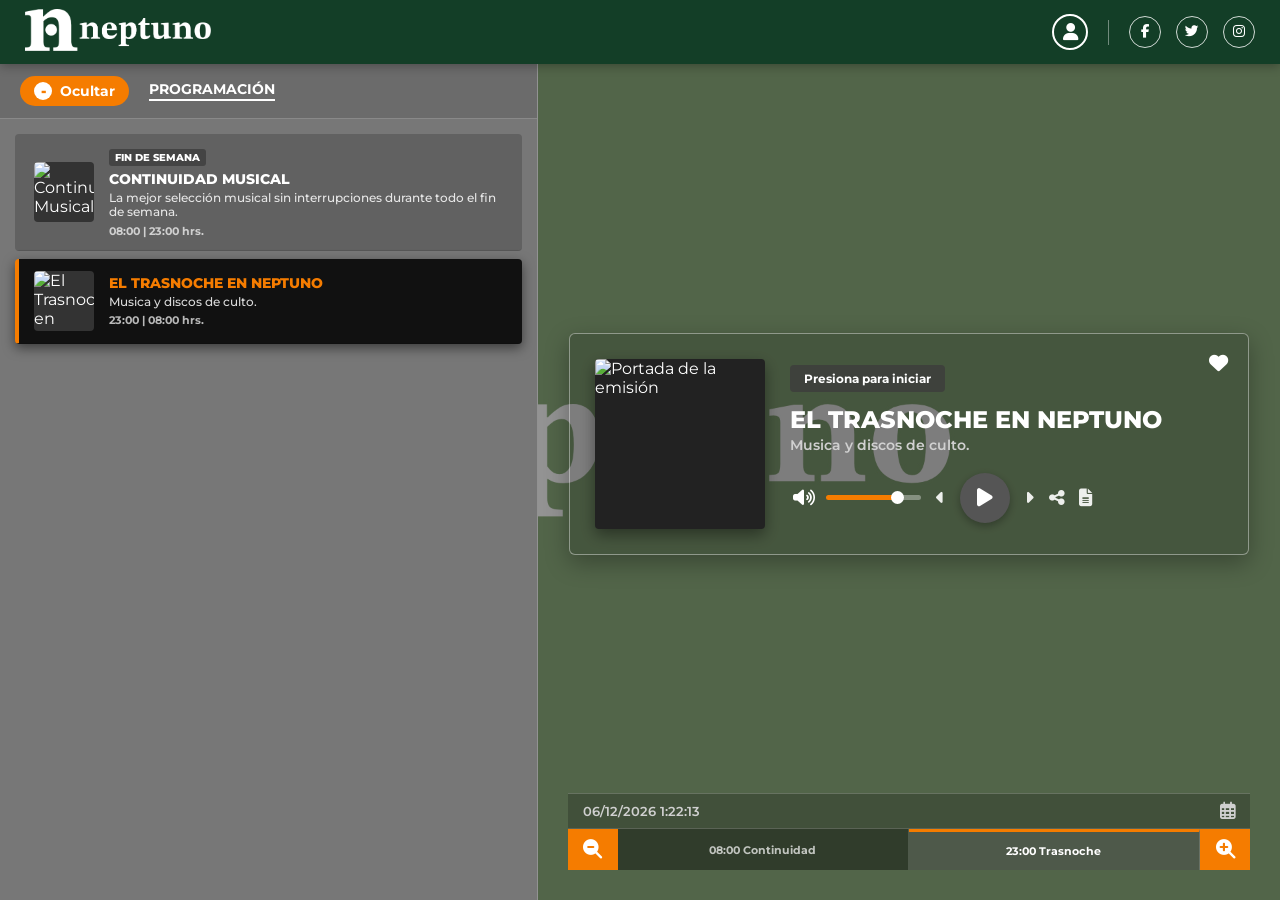
==== commit 71e20beb: "yuoyuo" ====
--- a/envivo.html
+++ b/envivo.html
@@ -1,1861 +1,1064 @@
 <!DOCTYPE html>
 <html lang="es">
-
 <head>
     <meta charset="UTF-8">
     <meta name="viewport" content="width=device-width, initial-scale=1.0">
-    <meta name="description"
-        content="Radio Neptuno - Radio online comunitaria con música independiente, cultura y noticias locales. Escúchanos en vivo 24/7.">
-    <meta name="keywords" content="radio, música, streaming, comunidad, noticias, cultura, independiente">
-    <meta name="author" content="Radio Neptuno">
-    <title>Radio Neptuno - Transmitiendo en Vivo</title>
-    <link rel="icon" href="/favicon.ico" type="image/x-icon">
+    <title>Radio Neptuno - En Vivo</title>
+    <!-- Google Fonts: Montserrat -->
+    <link rel="preconnect" href="https://fonts.googleapis.com">
+    <link rel="preconnect" href="https://fonts.gstatic.com" crossorigin>
+    <link href="https://fonts.googleapis.com/css2?family=Montserrat:wght@400;500;600;700;800;900&display=swap" rel="stylesheet">
+    <!-- FontAwesome Icons -->
     <link rel="stylesheet" href="https://cdnjs.cloudflare.com/ajax/libs/font-awesome/6.4.0/css/all.min.css">
+    
     <style>
-        /* RESET & VARIABLES GLOBALES */
-        @import url('https://fonts.googleapis.com/css2?family=Comfortaa:wght@400;600;700&display=swap');
-
         :root {
-            --bg-color: #0a0e0a;
-            --surface-color: #121a12;
-            --surface-light: #1b261b;
-            --bg-gradient: linear-gradient(0deg, var(--bg-color) 0%, var(--surface-light) 100%);
-            --primary-color: #4CAF50;
-            --primary-hover: #66BB6A;
-            --accent-color: #8B5CF6;
-            --accent-light: #FF3CFF;
-            --accent-gradient: linear-gradient(135deg, var(--accent-color) 0%, var(--accent-light) 100%);
-            --success-color: #2E7D32;
-            --signal-color: #0a0e0a;
-            --primary-light: #A3FF65;
-            --text-color: #e8ede8;
-            --text-muted: #a0b0a0;
-            --border-color: #388E3C;
-            --font-main: 'Segoe UI', Roboto, Helvetica, Arial, sans-serif;
-            --font-title: 'Comfortaa', cursive;
-            --spacing: 20px;
+            --header-bg: #133e27;       /* Verde oscuro */
+            --orange-btn: #f57c00;      /* Naranja estilo Beethoven */
+            --bg-dark: #666666;         /* Gris de fondo */
+            --panel-left-bg: #777777;   /* Fondo panel izquierdo */
+            --card-item-bg: #616161;    /* Fondo tarjetas inactivas */
+            --active-black-bg: #111111; /* Fondo NEGRO para el programa actual activo */
+            --border-line: rgba(255, 255, 255, 0.2);
+            --text-main: #ffffff;
+            --text-muted: #d0d0d0;
         }
 
         * {
+            box-sizing: border-box;
             margin: 0;
             padding: 0;
-            box-sizing: border-box;
-        }
-
-        html {
-            scroll-behavior: smooth;
-            font-family: var(--font-main);
-            background-color: var(--bg-color);
-            color: var(--text-color);
+            font-family: 'Montserrat', sans-serif;
+            -webkit-font-smoothing: antialiased;
         }
 
         body {
+            background-color: var(--bg-dark);
+            color: var(--text-main);
             display: flex;
             flex-direction: column;
-            min-height: 100vh;
-        }
-
-        a {
-            color: inherit;
+            height: 100vh;
+            overflow: hidden;
+            position: relative;
+        }
+
+        /* Marca de agua al fondo */
+/* Marca de agua al fondo con imagen */
+        body::before {
+content: "";
+            position: fixed; /* 'fixed' para que se quede fija aunque hagas scroll */
+            top: 0;
+            left: 0;
+            width: 100vw;
+            height: 100vh;
+            background-image: url('../assets/123.jpg');; /* Cambia esto por la ruta o URL de tu imagen */
+            background-size: contain; /* Hace que la imagen se ajuste sin deformarse */
+            background-repeat: repeat;
+            background-position: center;
+            opacity: 0.3; /* Controla la transparencia (equivalente al rgba anterior) */
+            pointer-events: none;
+            z-index: 0;
+            user-select: none;
+        }
+
+        /* ----- HEADER SUPERIOR ----- */
+        header {
+            background-color: var(--header-bg);
+            height: 64px;
+            display: flex;
+            justify-content: space-between;
+            align-items: center;
+            padding: 0 25px;
+            z-index: 10;
+            box-shadow: 0 2px 10px rgba(0,0,0,0.3);
+        }
+
+        .logo-container {
+            display: flex;
+            align-items: center;
+            gap: 12px;
+        }
+
+        .logo-img {
+            height: 42px;
+        }
+
+        .radio-title-text {
+            font-size: 1.3rem;
+            font-weight: 800;
+            color: #ffffff;
+            text-transform: uppercase;
+        }
+
+        .header-social {
+            display: flex;
+            align-items: center;
+            gap: 15px;
+        }
+
+        .user-avatar {
+            width: 36px;
+            height: 36px;
+            border: 2px solid #ffffff;
+            border-radius: 50%;
+            display: flex;
+            align-items: center;
+            justify-content: center;
+            color: #ffffff;
+            font-size: 1.1rem;
+        }
+
+        .header-divider {
+            width: 1px;
+            height: 25px;
+            background-color: rgba(255, 255, 255, 0.4);
+            margin: 0 5px;
+        }
+
+        .social-circle-btn {
+            width: 32px;
+            height: 32px;
+            border: 1px solid rgba(255, 255, 255, 0.8);
+            border-radius: 50%;
+            display: flex;
+            align-items: center;
+            justify-content: center;
+            color: #ffffff;
             text-decoration: none;
-            transition: color 0.3s ease;
-        }
-
-        ul {
-            list-style: none;
-        }
-
-        .section-container {
-            max-width: 1100px;
-            margin: 0 auto;
-            padding: 60px var(--spacing);
-        }
-
-        .section-title {
-            font-size: 1rem;
-            text-align: left;
-            margin-bottom: 10px;
+            font-size: 0.85rem;
+            transition: all 0.2s;
+        }
+
+        .social-circle-btn:hover {
+            background-color: #ffffff;
+            color: var(--header-bg);
+        }
+
+        /* ----- LAYOUT PRINCIPAL ----- */
+        .main-container {
+            display: flex;
+            flex: 1;
+            overflow: hidden;
+            z-index: 1;
+            position: relative;
+        }
+
+        /* Panel Izquierdo: Programación */
+        .left-panel {
+            width: 42%;
+            background-color: var(--panel-left-bg);
+            display: flex;
+            flex-direction: column;
+            border-right: 1px solid var(--border-line);
+            transition: transform 0.3s ease, opacity 0.3s ease;
+            transform: translateX(0);
+            opacity: 1;
+            z-index: 5;
+            position: relative;
+        }
+
+        .left-panel.is-hidden {
+            transform: translateX(-100%);
+            opacity: 0;
+            position: absolute;
+            height: 100%;
+            pointer-events: none;
+        }
+
+        .panel-nav-bar {
+            padding: 12px 20px;
+            display: flex;
+            align-items: center;
+            gap: 20px;
+            border-bottom: 1px solid var(--border-line);
+            background-color: rgba(0, 0, 0, 0.1);
+        }
+
+        /* Botón Ocultar (Naranja) */
+        .btn-ocultar {
+            background-color: var(--orange-btn);
+            color: #ffffff;
+            border: none;
+            padding: 6px 14px;
+            border-radius: 20px;
+            font-size: 0.85rem;
+            font-weight: 700;
+            display: flex;
+            align-items: center;
+            gap: 8px;
+            cursor: pointer;
+        }
+
+        .btn-ocultar .circle-icon {
+            width: 18px;
+            height: 18px;
+            background: #ffffff;
+            color: var(--orange-btn);
+            border-radius: 50%;
+            display: flex;
+            align-items: center;
+            justify-content: center;
+            font-weight: 900;
+            font-size: 0.9rem;
+        }
+
+        .nav-tabs {
+            display: flex;
+            gap: 20px;
+        }
+
+        .nav-tab-item {
+            font-size: 0.85rem;
+            font-weight: 700;
+            color: #ffffff;
             text-transform: uppercase;
-            letter-spacing: 1px;
-            font-family: var(--font-title);
+            border-bottom: 2px solid #ffffff;
+            padding-bottom: 2px;
+        }
+
+        .program-list {
+            flex: 1;
+            overflow-y: auto;
+            padding: 15px;
+            display: flex;
+            flex-direction: column;
+            gap: 8px;
+        }
+
+        /* Tarjeta de Programa */
+        .program-card {
+            background-color: var(--card-item-bg);
+            display: flex;
+            align-items: center;
+            padding: 12px 15px;
+            border-radius: 4px;
+            border-bottom: 1px solid rgba(0,0,0,0.1);
+            border-left: 4px solid transparent;
+            user-select: none;
+        }
+
+        /* ESTADO ACTIVO EN NEGRO */
+        .program-card.active-now {
+            background-color: var(--active-black-bg) !important;
+            border-left: 4px solid var(--orange-btn) !important;
+            box-shadow: 0 4px 12px rgba(0,0,0,0.5);
+        }
+
+        .program-card.active-now .program-title {
+            color: var(--orange-btn);
+        }
+
+        .program-img {
+            width: 60px;
+            height: 60px;
+            border-radius: 4px;
+            object-fit: cover;
+            margin-right: 15px;
+            flex-shrink: 0;
+            background-color: #333;
+        }
+
+        .program-details {
+            flex: 1;
+        }
+
+        .program-title {
+            font-size: 0.9rem;
+            font-weight: 800;
+            text-transform: uppercase;
+            margin-bottom: 3px;
+            color: #ffffff;
+        }
+
+        .program-desc {
+            font-size: 0.75rem;
+            font-weight: 500;
+            color: rgba(255, 255, 255, 0.85);
+            margin-bottom: 4px;
+            line-height: 1.2;
+        }
+
+        .program-time {
+            font-size: 0.7rem;
+            font-weight: 700;
+            color: rgba(255, 255, 255, 0.7);
+        }
+
+        .day-badge {
             display: inline-block;
-            background-color: var(--text-color);
-            color: var(--bg-color);
+            background: rgba(0,0,0,0.3);
             padding: 2px 6px;
             border-radius: 3px;
-        }
-
-        .section-subtitle {
-            font-size: 0.8rem;
-            text-align: right;
-            color: var(--text-muted);
-            font-family: var(--font-title);
-            margin-bottom: 40px;
-            padding-top: 2px;
-            border-top: 1px solid var(--text-muted);
-        }
-
-        .btn-primary {
-            display: inline-block;
-            background-color: var(--primary-color);
-            color: var(--bg-color);
-            padding: 12px 28px;
-            font-weight: bold;
-            border-radius: 4px;
+            font-size: 0.65rem;
+            font-weight: 800;
+            color: #fff;
+            margin-bottom: 4px;
+            text-transform: uppercase;
+        }
+
+        /* Panel Derecho: Reproductor Principal */
+        .right-panel {
+            flex: 1;
+            display: flex;
+            flex-direction: column;
+            justify-content: space-between;
+            padding: 30px;
+            position: relative;
+            width: 100%;
+        }
+
+        /* Botón Flotante "+" de Mostrar */
+        .btn-mostrar-plus {
+            display: none;
+            position: absolute;
+            top: 20px;
+            left: 20px;
+            width: 40px;
+            height: 40px;
+            background-color: var(--orange-btn);
+            color: #ffffff;
             border: none;
+            border-radius: 50%;
+            font-size: 1.6rem;
+            font-weight: 700;
+            align-items: center;
+            justify-content: center;
             cursor: pointer;
-            transition: transform 0.2s, background-color 0.3s;
-        }
-
-        .btn-primary:hover {
-            background-color: var(--primary-hover);
-            transform: translateY(-2px);
-        }
-
-        /* HEADER */
-        .site-header {
-            background-color: var(--surface-color);
-            border-bottom: 1px solid var(--border-color);
-            position: sticky;
-            top: 0;
-            z-index: 100;
-        }
-
-        .header-container {
-            max-width: 1200px;
-            margin: 0 auto;
-            padding: 15px var(--spacing);
-            display: flex;
-            justify-content: space-between;
-            align-items: center;
-        }
-
-        .logo a {
-            font-family: var(--font-title);
-            font-size: 1.4rem;
-            font-weight: 700;
-            letter-spacing: 2px;
-        }
-
-        .main-nav ul {
-            display: flex;
-            gap: 30px;
-        }
-
-        .main-nav a {
-            font-weight: 600;
-            text-transform: uppercase;
-            font-size: 0.9rem;
-            letter-spacing: 1px;
-        }
-
-        .main-nav a:hover,
-        .main-nav a.active {
-            color: var(--primary-color);
-        }
-
-        .social-header {
-            display: flex;
-            gap: 15px;
-            align-items: center;
-        }
-
-        .social-header a {
-            font-size: 1.2rem;
-        }
-
-        .social-header a:hover {
-            color: var(--primary-color);
-        }
-
-        .menu-toggle {
-            display: none;
-            background: none;
-            border: none;
-            color: var(--text-color);
-            font-size: 1.3rem;
-            cursor: pointer;
-        }
-
-        /* HERO */
-        .hero-section {
+            box-shadow: 0 4px 12px rgba(0,0,0,0.4);
+            z-index: 10;
+        }
+
+        .btn-mostrar-plus:hover {
+            transform: scale(1.08);
+        }
+
+        .player-center-wrapper {
+            flex: 1;
+            display: flex;
+            align-items: center;
+            justify-content: center;
+            width: 100%;
+        }
+
+        /* ----- ESTILO PREDETERMINADO (PC / TABLET) ----- */
+        .player-frame {
+            border: 1px solid rgba(255, 255, 255, 0.4);
+            border-radius: 6px;
+            padding: 25px;
+            display: flex;
+            align-items: center;
+            gap: 25px;
+            background-color: rgba(0, 0, 0, 0.15);
             position: relative;
-            min-height: 140px;
-            padding: 20px var(--spacing);
-            overflow: hidden;
-        }
-
-        #inicio.view-section {
-            display: none;
-        }
-
-        #inicio.view-section.active {
-            display: flex !important;
-            align-items: center;
-            justify-content: center;
-        }
-
-        .hero-content {
-            position: relative;
-            z-index: 2;
             width: 100%;
-            max-width: 1200px;
-            display: flex;
-            align-items: center;
-            justify-content: space-between;
-            gap: 30px;
-        }
-
-        .hero-text {
-            flex: 1;
-        }
-
-        .badge {
-            display: inline-block;
-            background-color: rgba(0, 229, 255, 0.08);
-            color: var(--accent-light);
-            border: 1px solid var(--accent-light);
-            padding: 4px 10px;
-            font-size: 0.7rem;
-            text-transform: uppercase;
-            border-radius: 20px;
-            letter-spacing: 1px;
-            margin-bottom: 8px;
-        }
-
-        .hero-section h1 {
-            font-family: var(--font-title);
-            font-size: 1.8rem;
-            margin: 0 0 6px 0;
-            line-height: 1.1;
-        }
-
-        .hero-section p {
-            color: var(--text-muted);
-            font-size: 0.95rem;
-            margin: 0;
-        }
-
-        .hero-section .btn-primary {
-            flex-shrink: 0;
-            padding: 14px 24px;
-            font-size: 1rem;
-            font-weight: 700;
-            background-color: var(--primary-light);
-            color: var(--bg-color);
-            white-space: nowrap;
-        }
-
-        /* BARRA INFORMATIVA */
-        .signal-bar {
-            height: 34px;
-            background: var(--signal-color);
-            color: #fff;
-            border-bottom: 2px solid rgba(0, 0, 0, 0.15);
-            display: flex;
-            align-items: center;
-            overflow: hidden;
-            position: sticky;
-            top: 56px;
-            z-index: 10;
-        }
-
-        .signal-label {
-            height: 100%;
-            padding: 0 14px;
-            background-image: var(--accent-gradient);
-            color: white;
-            display: flex;
-            align-items: center;
-            font-size: .75rem;
-            font-weight: 700;
-            flex-shrink: 0;
-            z-index: 2;
-        }
-
-        .signal-datetime {
-            display: flex;
-            align-items: center;
-            padding: 6px;
-            gap: 16px;
-            margin-left: auto;
-            font-size: 0.9rem;
-            white-space: nowrap;
-            background: white;
-            flex-shrink: 0;
-        }
-
-        .signal-date,
-        .signal-time {
-            color: var(--bg-color);
-            display: flex;
-            align-items: center;
-            font-weight: 500;
-            gap: 6px;
-        }
-
-        .signal-date i,
-        .signal-time i {
-            color: var(--primary-color);
-        }
-
-        .signal-content {
-            flex: 1;
-            overflow: hidden;
-            position: relative;
-            -webkit-mask-image: linear-gradient(to right, transparent 0%, #000 4%, #000 96%, transparent 100%);
-            mask-image: linear-gradient(to right, transparent 0%, #000 4%, #000 96%, transparent 100%);
-        }
-
-        .signal-track {
-            display: inline-flex;
-            align-items: center;
-            white-space: nowrap;
-            user-select: none;
-            height: 34px;
-            animation: ticker 110s linear infinite;
-            will-change: transform;
-            transform: translate3d(0, 0, 0);
-        }
-
-        .signal-item {
-            display: inline-flex;
-            align-items: center;
-            margin-right: 24px;
-            font-size: .85rem;
-            flex-shrink: 0;
-        }
-
-        .signal-badge {
-            background: var(--primary-color);
-            color: #111;
-            font-size: .68rem;
-            font-weight: 700;
-            padding: 3px 8px;
-            border-radius: 4px;
-            margin-right: 8px;
-            text-transform: uppercase;
-            flex-shrink: 0;
-            letter-spacing: 0.05em;
-        }
-
-        .signal-separator {
-            opacity: .35;
-            margin-right: 18px;
-        }
-
-        @keyframes ticker {
-            from { transform: translateX(0); }
-            to { transform: translateX(-50%); }
-        }
-
-        /* SECCIONES EXPLORA Y SOBRE RADIO */
-        .explore-section {
-            background-color: var(--surface-color);
-        }
-
-        .explore-grid {
-            display: grid;
-            grid-template-columns: repeat(auto-fit, minmax(250px, 1fr));
-            gap: 20px;
-        }
-
-        .explore-card {
-            background-color: var(--surface-light);
-            padding: 10px 8px;
-            border-radius: 8px;
-            text-align: left;
-            overflow: hidden;
-            text-decoration: none;
-            border: 1px solid var(--border-color);
-            transition: transform 0.3s ease, box-shadow 0.3s ease;
-        }
-
-        .explore-card:hover {
-            transform: translateY(-3px);
-            border-color: var(--accent-color);
-        }
-
-        .explore-card-top {
-            padding: 15px;
-            display: flex;
-            justify-content: space-between;
-            align-items: center;
-        }
-
-        .explore-card-top h3 {
-            font-family: var(--font-title);
-            margin: 0;
-            font-size: 1rem;
-        }
-
-        .explore-card-top p {
-            margin: 4px 0 0;
-            font-size: .85rem;
-            color: var(--text-muted);
-        }
-
-        .explore-card-top i {
-            font-size: 2em;
-            color: var(--primary-color);
-        }
-
-        .explore-card-bottom {
-            border-top: 1px solid var(--border-color);
-            padding: 15px;
-            min-height: 90px;
-        }
-
-        .card-label {
-            display: block;
-            font-size: .7rem;
-            letter-spacing: 1px;
-            margin-bottom: 8px;
-            color: var(--accent-light);
-        }
-
-        .explore-thumb {
-            width: 100%;
-            height: 100px;
+            max-width: 680px;
+            box-shadow: 0 8px 24px rgba(0,0,0,0.3);
+        }
+
+        .cover-art {
+            width: 170px;
+            height: 170px;
             object-fit: cover;
             border-radius: 4px;
-            margin-bottom: 8px;
-        }
-
-        #explore-news-title {
-            font-family: var(--font-title);
-            font-size: 1rem;
-            color: var(--text-color);
-        }
-
-        .about-section {
-            background-color: var(--surface-light);
-        }
-
-        .about-grid {
-            display: grid;
-            grid-template-columns: 1.5fr 1fr;
-            gap: 50px;
-            align-items: center;
-        }
-
-        .about-text h2 {
-            font-family: var(--font-title);
-            font-size: 2rem;
-            margin-bottom: 10px;
-        }
-
-        .divider {
+            box-shadow: 0 6px 15px rgba(0,0,0,0.4);
+            background-color: #222;
+            display: block;
+        }
+
+        .player-info-block {
+            flex: 1;
+        }
+
+        .tag-start {
+            background-color: rgba(60, 60, 60, 0.8);
+            color: #ffffff;
+            font-size: 0.75rem;
+            font-weight: 700;
+            padding: 6px 14px;
+            border-radius: 4px;
+            display: inline-block;
+            margin-bottom: 15px;
+        }
+
+        .current-title {
+            font-size: 1.5rem;
+            font-weight: 800;
+            text-transform: uppercase;
+            margin-bottom: 4px;
+            line-height: 1.1;
+        }
+
+        .current-desc {
+            font-size: 0.85rem;
+            font-weight: 600;
+            color: var(--text-muted);
+            margin-bottom: 20px;
+        }
+
+        .controls-row {
+            display: flex;
+            align-items: center;
+            gap: 15px;
+            color: rgba(255, 255, 255, 0.9);
+            font-size: 1.1rem;
+        }
+
+        .btn-main-play {
+            width: 50px;
+            height: 50px;
+            border-radius: 50%;
+            background-color: #555555;
+            color: #ffffff;
             border: none;
-            border-top: 3px solid var(--primary-color);
-            width: 60px;
-            margin-bottom: 20px;
-        }
-
-        .about-text p {
+            font-size: 1.3rem;
+            display: flex;
+            align-items: center;
+            justify-content: center;
+            cursor: pointer;
+            box-shadow: 0 3px 8px rgba(0,0,0,0.3);
+            transition: background-color 0.2s, transform 0.1s;
+        }
+
+        .btn-main-play:hover {
+            background-color: #444444;
+            transform: scale(1.05);
+        }
+
+        .volume-control {
+            display: flex;
+            align-items: center;
+            gap: 8px;
+            flex-shrink: 0;
+        }
+        .volume-icon-btn {
+            border: 0;
+            padding: 3px;
+            color: #fff;
+            background: transparent;
+            cursor: pointer;
+            font-size: 1.1rem;
+        }
+        #volume-slider {
+            --volume-fill: 80%;
+            width: 95px;
+            height: 5px;
+            border-radius: 5px;
+            appearance: none;
+            -webkit-appearance: none;
+            background: linear-gradient(to right, var(--orange-btn) var(--volume-fill), rgba(255,255,255,.35) var(--volume-fill));
+            cursor: pointer;
+        }
+        #volume-slider::-webkit-slider-thumb {
+            -webkit-appearance: none;
+            width: 13px;
+            height: 13px;
+            border-radius: 50%;
+            background: #fff;
+        }
+        #volume-slider::-moz-range-thumb {
+            width: 13px;
+            height: 13px;
+            border: none;
+            border-radius: 50%;
+            background: #fff;
+        }
+        @media (max-width: 768px) {
+            #volume-slider { width: 75px; }
+            .controls-row { gap: 8px; }
+        }
+
+        .controls-row i {
+            cursor: pointer;
+        }
+
+        .controls-row i:hover {
+            color: #ffffff;
+        }
+
+        .heart-icon {
+            position: absolute;
+            top: 20px;
+            right: 20px;
+            font-size: 1.2rem;
+            color: #ffffff;
+            cursor: pointer;
+            z-index: 3;
+        }
+
+        /* ----- BARRA INFERIOR DE TIEMPO ----- */
+        .timeline-wrapper {
+            background-color: rgba(0, 0, 0, 0.2);
+            border-top: 1px solid var(--border-line);
+            width: 100%;
+        }
+
+        .timeline-header-info {
+            display: flex;
+            justify-content: space-between;
+            align-items: center;
+            padding: 8px 15px;
+            font-size: 0.8rem;
+            font-weight: 600;
             color: var(--text-muted);
-            line-height: 1.6;
-            margin-bottom: 15px;
-        }
-
-        .about-image {
-            display: flex;
-            flex-direction: column;
+        }
+
+        .timeline-bar {
+            display: flex;
+            height: 42px;
+            background-color: rgba(0, 0, 0, 0.25);
+            border-top: 1px solid var(--border-line);
+            position: relative;
+        }
+
+        .timeline-zoom-btn {
+            width: 50px;
+            background-color: var(--orange-btn);
+            color: #ffffff;
+            display: flex;
             align-items: center;
             justify-content: center;
-        }
-
-        .radio-illustration {
-            max-width: 200px;
-            height: auto;
-            filter: drop-shadow(0 0 20px rgba(76, 175, 80, 0.3));
-        }
-
-        /* NEPTUNO TV EN INICIO */
-        .neptuno-tv-wrapper {
-            max-width: 1100px;
-            margin: 0 auto;
-            padding: 20px var(--spacing);
-        }
-
-        .neptuno-tv-card {
-            background-color: var(--surface-color);
-            border: 1px solid var(--border-color);
-            border-radius: 8px;
-            overflow: hidden;
-            padding: 20px;
-        }
-
-        .neptuno-tv-card h3 {
-            font-family: var(--font-title);
-            font-size: 1.1rem;
-            margin-bottom: 15px;
-            color: var(--primary-color);
-            display: flex;
-            align-items: center;
-            gap: 8px;
-        }
-
-        /* PARRILLA DE PROGRAMACIÓN POR DÍAS */
-        .schedule-section {
-            background-color: var(--bg-color);
-        }
-
-        .section-banner {
-            width: 100%;
-            max-height: 300px;
-            overflow: hidden;
-            border-radius: 8px;
-            margin-bottom: 40px;
-        }
-
-        .banner-image {
-            width: 100%;
-            height: 100%;
-            object-fit: cover;
-            object-position: center;
-        }
-
-        .days-tabs {
-            display: flex;
-            gap: 10px;
+            font-size: 1.2rem;
+            flex-shrink: 0;
+            cursor: pointer;
+        }
+
+        .timeline-slots {
+            flex: 1;
+            display: flex;
             overflow-x: auto;
-            margin-bottom: 30px;
-            padding-bottom: 5px;
-        }
-
-        .day-tab {
-            background-color: var(--surface-color);
-            color: var(--text-muted);
-            border: 1px solid var(--border-color);
-            padding: 10px 20px;
-            border-radius: 4px;
-            font-family: var(--font-title);
-            font-size: 0.85rem;
-            text-transform: uppercase;
-            cursor: pointer;
+            scrollbar-width: none;
+        }
+
+        .timeline-slots::-webkit-scrollbar {
+            display: none;
+        }
+
+        .time-slot {
+            flex: 1;
+            min-width: 110px;
+            border-right: 1px solid rgba(255, 255, 255, 0.15);
+            display: flex;
+            align-items: center;
+            justify-content: center;
+            font-size: 0.7rem;
+            font-weight: 700;
+            color: rgba(255, 255, 255, 0.7);
+            padding: 0 4px;
+            text-align: center;
             white-space: nowrap;
-            transition: all 0.2s ease;
-        }
-
-        .day-tab:hover,
-        .day-tab.active {
-            background-color: var(--primary-color);
-            color: var(--bg-color);
-            border-color: var(--primary-color);
-            font-weight: bold;
-        }
-
-        .schedule-grid {
-            display: grid;
-            grid-template-columns: repeat(auto-fit, minmax(260px, 1fr));
-            gap: 20px;
-        }
-
-        .schedule-card {
-            background-color: var(--surface-color);
-            padding: 25px;
-            border-radius: 6px;
-            border: 1px solid var(--border-color);
-            position: relative;
-        }
-
-        .schedule-card.current {
-            border-color: var(--accent-light);
-            box-shadow: 0 0 15px rgba(0, 229, 255, 0.1);
-        }
-
-        .schedule-card .time {
-            display: block;
-            color: var(--primary-color);
-            font-weight: bold;
-            margin-bottom: 10px;
-            font-size: 0.9rem;
-        }
-
-        .schedule-card h3 {
-            font-family: var(--font-title);
-            margin-bottom: 10px;
-            font-size: 1.1rem;
-        }
-
-        .schedule-card p {
-            color: var(--text-muted);
-            font-size: 0.9rem;
-            line-height: 1.4;
-        }
-
-        .current-badge {
-            position: absolute;
-            top: 15px;
-            right: 15px;
-            background-color: var(--accent-light);
-            color: #fff;
-            font-size: 0.7rem;
-            padding: 2px 8px;
-            border-radius: 4px;
-            text-transform: uppercase;
-            font-weight: bold;
-        }
-
-        /* NOTICIAS Y DETALLE */
-        .news-section {
-            background-color: var(--surface-light);
-        }
-
-        .news-grid {
-            display: grid;
-            grid-template-columns: 1fr 1fr;
-            gap: 30px;
-        }
-
-        .news-card {
-            background-color: var(--surface-color);
-            border-radius: 6px;
-            overflow: hidden;
-            display: flex;
-            flex-direction: column;
-        }
-
-        .news-img-placeholder {
-            background-color: var(--surface-light);
-            height: 180px;
-            display: flex;
-            align-items: center;
-            justify-content: center;
-            font-size: 3rem;
-            color: var(--border-color);
-        }
-
-        .news-body {
-            padding: 25px;
-        }
-
-        .news-tag {
-            color: var(--accent-color);
-            font-size: 0.8rem;
-            text-transform: uppercase;
-            font-weight: bold;
-        }
-
-        .news-body h3 {
-            font-family: var(--font-title);
-            margin: 10px 0;
-        }
-
-        .news-body p {
-            color: var(--text-muted);
-            font-size: 0.95rem;
-            line-height: 1.5;
-            margin-bottom: 20px;
-        }
-
-        .news-link {
-            color: var(--primary-color);
-            font-weight: bold;
-            font-size: 0.9rem;
-        }
-
-        .news-date {
-            font-size: 0.75rem;
-            color: var(--text-muted);
-            margin-top: 4px;
-        }
-
-        .pagination-container {
-            display: flex;
-            justify-content: center;
-            align-items: center;
-            gap: 8px;
-            margin-top: 30px;
-            padding: 10px;
-        }
-
-        .pagination-btn {
-            background-color: var(--surface-light);
-            color: var(--text-color);
-            border: 1px solid var(--border-color);
-            padding: 8px 14px;
-            border-radius: 4px;
-            cursor: pointer;
-            font-family: var(--font-title);
-            font-size: 0.9rem;
-            transition: all 0.2s ease;
-        }
-
-        .pagination-btn:hover:not(:disabled) {
-            background-color: var(--primary-color);
-            color: #000000;
-            border-color: var(--primary-color);
-        }
-
-        .pagination-btn.active {
-            background-color: var(--accent-color);
-            color: #000000;
-            border-color: var(--accent-color);
-            font-weight: bold;
-        }
-
-        .pagination-btn:disabled {
-            opacity: 0.4;
-            cursor: not-allowed;
-        }
-
-        .news-detail-section {
-            background-color: var(--surface-light);
-        }
-
-        .news-detail-section .breadcrumb {
-            margin-bottom: 20px;
-            color: var(--text-muted);
-        }
-
-        .news-detail-section .breadcrumb a {
-            color: var(--primary-color);
-            text-decoration: none;
-            font-weight: 600;
-        }
-
-        .news-detail-section .article-image {
-            width: 100%;
-            max-height: 500px;
-            object-fit: cover;
-            border-radius: 8px;
-            margin-bottom: 25px;
-        }
-
-        .news-detail-section .article-title {
-            font-size: 2.2rem;
-            color: var(--primary-color);
-            line-height: 1.3;
-            margin: 15px 0;
-        }
-
-        .news-detail-section .article-body {
-            line-height: 1.8;
-            font-size: 1.05rem;
-            color: var(--text-color);
-            margin: 30px 0;
-        }
-
-        /* WIDGET FLOTANTE DE RADIO (ZENO) */
-        .radio-widget {
-            position: fixed;
-            bottom: 20px;
-            right: 20px;
-            z-index: 1000;
-            background-color: var(--surface-color);
-            border: 1px solid var(--border-color);
-            border-radius: 8px;
-            box-shadow: 0 4px 20px rgba(0, 0, 0, 0.4);
-            transition: all 0.3s ease;
-            overflow: hidden;
-        }
-
-        .widget-minimized {
-            width: 80px;
-            height: 60px;
-        }
-
-        .widget-minimized-view {
-            display: flex;
-            justify-content: space-between;
-            align-items: center;
-            height: 100%;
-            padding: 0 10px;
-        }
-
-        .widget-mini-content {
-            display: flex;
-            flex-direction: column;
-            align-items: center;
-            gap: 4px;
-        }
-
-        .widget-mini-icon {
-            font-size: 1.2rem;
-            color: var(--primary-color);
-        }
-
-        .widget-mini-status {
-            font-size: 0.65rem;
-            color: var(--text-muted);
-            text-transform: uppercase;
-            font-weight: bold;
-        }
-
-        .widget-expand-btn {
-            background: none;
-            border: none;
-            color: var(--text-color);
-            cursor: pointer;
-            padding: 5px;
-        }
-
-        .widget-expanded {
-            width: 320px;
-            max-width: calc(100vw - 40px);
-            height: auto;
-        }
-
-        .widget-expanded-view {
-            display: none;
-            padding: 15px;
-        }
-
-        .widget-minimized .widget-expanded-view { display: none; }
-        .widget-expanded .widget-expanded-view { display: block; }
-        .widget-minimized .widget-minimized-view { display: flex; }
-        .widget-expanded .widget-minimized-view { display: none; }
-
-        .widget-header {
-            display: flex;
-            justify-content: space-between;
-            align-items: flex-start;
-            margin-bottom: 15px;
-            padding-bottom: 10px;
-            border-bottom: 1px solid var(--border-color);
-        }
-
-        .widget-show-info { flex: 1; }
-
-        .widget-live-badge {
-            display: inline-block;
-            background-color: var(--bg-color);
-            color: var(--accent-light);
-            border: 1px solid var(--accent-light);
-            font-size: 0.6rem;
-            padding: 2px 6px;
-            border-radius: 3px;
-            text-transform: uppercase;
-            font-weight: bold;
-            margin-bottom: 5px;
-        }
-
-        .widget-show-name {
-            font-size: 0.95rem;
-            font-weight: bold;
-            color: var(--text-color);
-            margin-bottom: 3px;
-            white-space: nowrap;
-            overflow: hidden;
-            text-overflow: ellipsis;
-        }
-
-        .widget-show-time {
-            font-size: 0.75rem;
-            color: var(--text-muted);
-        }
-
-        .widget-collapse-btn {
-            background: none;
-            border: none;
-            color: var(--text-muted);
-            cursor: pointer;
-        }
-
-        .widget-main-content {
-            display: flex;
-            align-items: center;
-            gap: 12px;
-            margin-bottom: 15px;
-        }
-
-        .widget-album-art {
-            background-color: var(--surface-light);
-            width: 60px;
-            height: 60px;
-            display: flex;
-            align-items: center;
-            justify-content: center;
-            border-radius: 6px;
-            color: var(--primary-color);
-            font-size: 1.5rem;
-            border: 1px solid var(--border-color);
-            flex-shrink: 0;
-        }
-
-        .widget-album-art img {
-            width: 100%;
-            height: 100%;
-            object-fit: cover;
-            border-radius: 6px;
-        }
-
-        .widget-track-info {
-            flex: 1;
-            min-width: 0;
-        }
-
-        .widget-track-title {
-            display: block;
-            font-weight: bold;
-            font-size: 0.9rem;
-            color: var(--text-color);
-            white-space: nowrap;
-            overflow: hidden;
-            text-overflow: ellipsis;
-            margin-bottom: 4px;
-        }
-
-        .widget-track-artist {
-            display: block;
-            font-size: 0.8rem;
-            color: var(--text-muted);
-            white-space: nowrap;
-            overflow: hidden;
-            text-overflow: ellipsis;
-        }
-
-        .widget-controls {
-            display: flex;
-            align-items: center;
-            justify-content: space-between;
-            gap: 15px;
-        }
-
-        .widget-btn-play {
-            background-color: var(--primary-color);
-            border: none;
-            width: 45px;
-            height: 45px;
-            border-radius: 50%;
-            display: flex;
-            align-items: center;
-            justify-content: center;
-            font-size: 1.1rem;
-            color: var(--bg-color);
-            cursor: pointer;
-            transition: transform 0.2s, background-color 0.3s;
-            flex-shrink: 0;
-        }
-
-        .widget-btn-play:hover {
-            transform: scale(1.05);
-            background-color: var(--primary-hover);
-        }
-
-        .widget-volume-container {
-            display: flex;
-            align-items: center;
-            gap: 8px;
-            flex: 1;
-        }
-
-        .widget-mute-btn {
-            background: none;
-            border: none;
-            color: var(--text-muted);
-            cursor: pointer;
-        }
-
-        .widget-volume-container input[type="range"] {
-            flex: 1;
-            accent-color: var(--primary-color);
-            cursor: pointer;
-            height: 4px;
-        }
-
-        /* FOOTER */
-        .site-footer {
-            background-color: #080c11;
-            border-top: 2px solid var(--accent-color);
-            padding: 50px var(--spacing) 20px var(--spacing);
-            margin-top: auto;
-        }
-
-        .footer-container {
-            max-width: 1100px;
-            margin: 0 auto;
-            display: grid;
-            grid-template-columns: 2fr 1fr 1fr;
-            gap: 40px;
-            margin-bottom: 40px;
-        }
-
-        .footer-brand h3 {
-            font-family: var(--font-title);
-            letter-spacing: 1px;
-            margin-bottom: 15px;
-        }
-
-        .footer-brand p {
-            color: var(--text-muted);
-            font-size: 0.95rem;
-        }
-
-        .footer-links h4,
-        .footer-social h4 {
-            margin-bottom: 15px;
-            font-size: 1rem;
-            text-transform: uppercase;
-            color: var(--accent-light);
-        }
-
-        .footer-links ul {
-            display: flex;
-            flex-direction: column;
-            gap: 10px;
-        }
-
-        .footer-links a {
-            color: var(--text-muted);
-            font-size: 0.9rem;
-        }
-
-        .footer-links a:hover {
-            color: var(--text-color);
-        }
-
-        .social-icons {
-            display: flex;
-            flex-direction: column;
-            gap: 12px;
-        }
-
-        .social-icons a {
-            color: var(--text-muted);
-        }
-
-        .social-icons a:hover {
-            color: var(--primary-color);
-        }
-
-        .footer-bottom {
-            max-width: 1100px;
-            margin: 0 auto;
-            border-top: 1px solid var(--accent-color);
-            padding-top: 20px;
-            text-align: center;
-            color: var(--text-muted);
-            font-size: 0.85rem;
-        }
-
-        .view-section {
-            display: none;
-            animation: fadeIn 0.4s ease-in-out forwards;
-        }
-
-        .view-section.active {
-            display: block !important;
-        }
-
-        #inicio.view-section.active {
-            display: flex !important;
-            align-items: center;
-            justify-content: center;
-        }
-
-        @keyframes fadeIn {
-            from { opacity: 0; transform: translateY(15px); }
-            to { opacity: 1; transform: translateY(0); }
-        }
-
+        }
+
+        .time-slot.active-slot {
+            background-color: rgba(255, 255, 255, 0.15);
+            color: #ffffff;
+            border-top: 3px solid var(--orange-btn);
+        }
+
+        /* ----- ADAPTACIÓN ÚNICAMENTE PARA CELULARES (< 768px) ----- */
         @media (max-width: 768px) {
-            .menu-toggle { display: block; }
-            .main-nav {
+            body {
+                height: auto;
+                min-height: 100vh;
+                overflow-y: auto;
+            }
+
+            header {
+                padding: 0 15px;
+            }
+
+            .main-container {
+                flex-direction: column;
+                height: auto;
+                overflow: visible;
+            }
+
+            .left-panel {
+                width: 100% !important;
+                transform: none !important;
+                position: relative !important;
+                opacity: 1 !important;
+                border-right: none;
+                border-top: 1px solid var(--border-line);
+            }
+
+            .left-panel.is-hidden {
                 display: none;
+            }
+
+            .right-panel {
+                padding: 15px;
+            }
+
+            .player-frame {
+                flex-direction: column;
+                align-items: flex-start;
+                padding: 20px 15px;
+                min-height: 300px;
+                justify-content: flex-end;
+                background-size: cover !important;
+                background-position: center !important;
+                position: relative;
+            }
+
+            .player-frame::before {
+                content: "";
                 position: absolute;
-                top: 100%;
-                left: 0;
+                inset: 0;
+                background: linear-gradient(180deg, rgba(0, 0, 0, 0.2) 0%, rgba(0, 0, 0, 0.75) 50%, rgba(0, 0, 0, 0.95) 100%);
+                z-index: 1;
+            }
+
+            .cover-art {
+                display: none;
+            }
+
+            .tag-start {
+                position: relative;
+                z-index: 2;
+                margin-bottom: 8px;
+            }
+
+            .current-title {
+                font-size: 1.3rem;
+                position: relative;
+                z-index: 2;
+            }
+
+            .current-desc {
+                font-size: 0.8rem;
+                position: relative;
+                z-index: 2;
+                margin-bottom: 15px;
+            }
+
+            .controls-row {
                 width: 100%;
-                background-color: var(--surface-color);
-                border-bottom: 2px solid var(--primary-color);
-                box-shadow: 0 4px 12px rgba(0, 0, 0, 0.3);
-                z-index: 1000;
-            }
-            .main-nav.open { display: block; }
-            .main-nav ul {
-                flex-direction: column;
-                gap: 0;
-                text-align: center;
-                padding: 10px 0;
-            }
-            .main-nav li { border-bottom: 1px solid rgba(255, 255, 255, 0.05); }
-            .main-nav a { display: block; padding: 15px 20px; font-size: 1.1rem; }
-            .about-grid, .news-grid, .footer-container { grid-template-columns: 1fr; }
-            .hero-content { flex-direction: column; align-items: flex-start; gap: 15px; }
-            .hero-section .btn-primary { width: 100%; text-align: center; }
-            .radio-widget { bottom: 10px; right: 10px; left: 10px; width: auto !important; max-width: none; }
+                justify-content: space-between;
+                position: relative;
+                z-index: 2;
+            }
         }
     </style>
 </head>
-
 <body>
 
-    <header class="site-header">
-        <div class="header-container">
-            <div class="logo">
-                <a href="#">
-                    RADIO NEPTUNO
+    <!-- Header / Barra Superior -->
+    <header>
+            <div class="logo-container">
+                <a class="logo-link" href="/">
+                    <img class="logo-img" src="/assets/logo-neptuno.png" alt="Radio Neptuno">
                 </a>
             </div>
-            <nav class="main-nav" id="mainNav">
-                <ul>
-                    <li><a href="#" data-section="inicio" class="active">Radio</a></li>
-                    <li><a href="#" data-section="programacion">Programas</a></li>
-                    <li><a href="#" data-section="noticias">Noticias</a></li>
-                </ul>
-            </nav>
-            <div class="social-header">
-                <a href="https://www.instagram.com/radioneptunocl/" target="_blank" aria-label="Instagram"><i class="fab fa-instagram"></i></a>
-                <a href="https://www.youtube.com/@radioneptuno" target="_blank" aria-label="YouTube"><i class="fab fa-youtube"></i></a>
-                <button class="menu-toggle" id="menuToggle" aria-label="Abrir menú">
-                    <i class="fas fa-bars"></i>
+        <div class="header-social">
+            <div class="user-avatar"><i class="fa-solid fa-user"></i></div>
+            <div class="header-divider"></div>
+            <a href="#" class="social-circle-btn"><i class="fa-brands fa-facebook-f"></i></a>
+            <a href="#" class="social-circle-btn"><i class="fa-brands fa-twitter"></i></a>
+            <a href="#" class="social-circle-btn"><i class="fa-brands fa-instagram"></i></a>
+        </div>
+    </header>
+
+    <!-- Contenido Principal -->
+    <div class="main-container">
+
+        <!-- Panel Izquierdo: Programación -->
+        <div class="left-panel" id="left-panel">
+            <div class="panel-nav-bar">
+                <button class="btn-ocultar" onclick="hidePanel()">
+                    <span class="circle-icon">-</span> Ocultar
                 </button>
+                <div class="nav-tabs">
+                    <div class="nav-tab-item">Programación</div>
+                </div>
+            </div>
+
+            <div class="program-list" id="program-list">
+
+                <!-- EXCLUSIVO FIN DE SEMANA -->
+                <div class="program-card" id="card-continuidad">
+                    <img class="program-img" src="https://images.unsplash.com/photo-1511671782779-c97d3d27a1d4?w=300&auto=format&fit=crop" alt="Continuidad Musical">
+                    <div class="program-details">
+                        <span class="day-badge">Fin de Semana</span>
+                        <div class="program-title">Continuidad Musical</div>
+                        <div class="program-desc">La mejor selección musical sin interrupciones durante todo el fin de semana.</div>
+                        <div class="program-time">08:00 | 23:00 hrs.</div>
+                    </div>
+                </div>
+
+                <!-- 08:00 - 11:30 (Lunes a Viernes) -->
+                <div class="program-card" id="prog-matinal">
+                    <img class="program-img" src="https://images.unsplash.com/photo-1511671782779-c97d3d27a1d4?w=300&auto=format&fit=crop" alt="El Matinal de Neptuno">
+                    <div class="program-details">
+                        <div class="program-title">El Matinal de Neptuno</div>
+                        <div class="program-desc">Música vibrante para comenzar el día con energía positiva.</div>
+                        <div class="program-time">08:00 | 11:30 hrs.</div>
+                    </div>
+                </div>
+
+                <!-- 11:30 - 17:00 (Lunes a Viernes) -->
+                <div class="program-card" id="prog-musica">
+                    <img class="program-img" src="https://images.unsplash.com/photo-1470225620780-dba8ba36b745?w=300&auto=format&fit=crop" alt="Musica en Neptuno">
+                    <div class="program-details">
+                        <div class="program-title">Musica en Neptuno</div>
+                        <div class="program-desc">La mejor selección musical para impulsar la jornada.</div>
+                        <div class="program-time">11:30 | 17:00 hrs.</div>
+                    </div>
+                </div>
+
+                <!-- 17:00 - 19:00 (Lunes a Viernes) -->
+                <div class="program-card" id="prog-movimiento">
+                    <img class="program-img" src="https://images.unsplash.com/photo-1514525253161-7a46d19cd819?w=300&auto=format&fit=crop" alt="En Movimiento">
+                    <div class="program-details">
+                        <div class="program-title">En Movimiento</div>
+                        <div class="program-desc">Actualidad nacional, rock y pop, eventos, tránsito y servicios.</div>
+                        <div class="program-time">17:00 | 19:00 hrs.</div>
+                    </div>
+                </div>
+
+                <!-- 19:00 - 20:45 (Lunes a Viernes) -->
+                <div class="program-card" id="prog-pica">
+                    <img class="program-img" src="https://images.unsplash.com/photo-1493225457124-a3eb161ffa5f?w=300&auto=format&fit=crop" alt="La Pica de Neptuno">
+                    <div class="program-details">
+                        <div class="program-title">La Pica de Neptuno</div>
+                        <div class="program-desc">Música Chilena, Actualidad, datos y mucho mas!.</div>
+                        <div class="program-time">19:00 | 20:45 hrs.</div>
+                    </div>
+                </div>
+
+                <!-- 20:45 - 23:00 (Lunes a Viernes) -->
+                <div class="program-card" id="prog-auditor">
+                    <img class="program-img" src="https://images.unsplash.com/photo-1518609878373-06d740f60d8b?w=300&auto=format&fit=crop" alt="La Noche del Auditor">
+                    <div class="program-details">
+                        <div class="program-title">La Noche del Auditor</div>
+                        <div class="program-desc">Música variada para acompañar trabajo y estudio.</div>
+                        <div class="program-time" id="time-noche-auditor">20:45 | 23:00 hrs.</div>
+                    </div>
+                </div>
+
+                <!-- SOLO VIERNES: 22:00 - 23:00 -->
+                <div class="program-card" id="card-frecuencia-arcana" style="display: none;">
+                    <img class="program-img" src="https://images.unsplash.com/photo-1518709268805-4e9042af9f23?w=300&auto=format&fit=crop" alt="Frecuencia Arcana">
+                    <div class="program-details">
+                        <span class="day-badge">Especial Viernes</span>
+                        <div class="program-title">Frecuencia Arcana</div>
+                        <div class="program-desc">Tarot, predicciones, Signos, Cartas y mucho mas con Agustín Soto.</div>
+                        <div class="program-time">22:00 | 23:00 hrs.</div>
+                    </div>
+                </div>
+
+                <!-- 23:00 - 08:00 (Todos los días) -->
+                <div class="program-card" id="prog-trasnoche">
+                    <img class="program-img" src="https://images.unsplash.com/photo-1508700115892-45ecd05ae2ad?w=300&auto=format&fit=crop" alt="El Trasnoche en Neptuno">
+                    <div class="program-details">
+                        <div class="program-title">El Trasnoche en Neptuno</div>
+                        <div class="program-desc">Musica y discos de culto.</div>
+                        <div class="program-time">23:00 | 08:00 hrs.</div>
+                    </div>
+                </div>
+
             </div>
         </div>
-    </header>
-
-    <main>
-        <!-- BARRA INFORMATIVA CONECTADA A GOOGLE SHEETS / APPS SCRIPT -->
-        <div id="signal-bar" class="signal-bar">
-            <div class="signal-label">
-                INFO >
+
+        <!-- Panel Derecho: Reproductor Principal -->
+        <div class="right-panel" id="right-panel">
+            
+            <button class="btn-mostrar-plus" id="btn-show-plus" onclick="showPanel()" title="Mostrar programación">
+                +
+            </button>
+
+            <div class="player-center-wrapper">
+                <div class="player-frame" id="player-frame">
+                    <i class="fa-solid fa-heart heart-icon"></i>
+                    <img id="main-art" class="cover-art" src="https://images.unsplash.com/photo-1511671782779-c97d3d27a1d4?w=300&auto=format&fit=crop" alt="Portada de la emisión">
+                    <div class="player-info-block">
+                        <div class="tag-start">Presiona para iniciar</div>
+                        <div class="current-title" id="main-title">Radio Neptuno</div>
+                        <div class="current-desc" id="main-desc">Cargando programación en vivo...</div>
+                        
+                        <div class="controls-row">
+                            <div class="volume-control">
+                                <button type="button" id="mute-btn" class="volume-icon-btn" aria-label="Silenciar radio" title="Silenciar o activar sonido">
+                                    <i class="fa-solid fa-volume-high" id="volume-icon"></i>
+                                </button>
+                                <input type="range" id="volume-slider" min="0" max="100" value="80" step="1" aria-label="Volumen" title="Volumen: 80%">
+                            </div>
+                            <i class="fa-solid fa-caret-left"></i>
+
+                            <button class="btn-main-play" id="play-btn" onclick="togglePlay()">
+                                <i class="fa-solid fa-play"></i>
+                            </button>
+
+                            <i class="fa-solid fa-caret-right"></i>
+                            <i class="fa-solid fa-share-nodes"></i>
+                            <i class="fa-solid fa-file-lines"></i>
+                        </div>
+                    </div>
+                </div>
             </div>
-            <div class="signal-content">
-                <div id="signal-track" class="signal-track">
-                    <span class="signal-item"><span class="signal-badge">CARGANDO</span> Sintonizando señal de Radio Neptuno...</span>
+
+            <!-- Línea de tiempo inferior -->
+            <div class="timeline-wrapper">
+                <div class="timeline-header-info">
+                    <span id="live-clock">--/--/---- --:--:--</span>
+                    <i class="fa-regular fa-calendar-days" style="font-size: 1.1rem;"></i>
+                </div>
+                <div class="timeline-bar">
+                    <div class="timeline-zoom-btn"><i class="fa-solid fa-magnifying-glass-minus"></i></div>
+                    <div class="timeline-slots" id="timeline-slots">
+                        <!-- Generado dinámicamente según el día -->
+                    </div>
+                    <div class="timeline-zoom-btn"><i class="fa-solid fa-magnifying-glass-plus"></i></div>
                 </div>
             </div>
-            <div class="signal-datetime">
-                <span class="signal-date">
-                    <i class="fas fa-calendar-alt"></i>
-                    <span id="current-date"></span>
-                </span>
-                <span class="signal-time">
-                    <i class="fas fa-clock"></i>
-                    <span id="current-time"></span>
-                </span>
-            </div>
+
         </div>
 
-        <!-- VISTA: INICIO -->
-        <section id="inicio" class="hero-section view-section active">
-            <div class="hero-bg-overlay"></div>
-            <div class="hero-content">
-                <div class="hero-text">
-                    <span class="badge">Transmitiendo en Vivo</span>
-                    <h1>Navega y Sintoniza la corriente</h1>
-                    <p>Radio Neptuno esta online 24/7.</p>
-                </div>
-                <a href="#" class="btn-primary" id="ctaEscucharAhora">
-                    <i class="fas fa-play"></i>
-                    Escuchar Ahora
-                </a>
-            </div>
-        </section>
-
-        <!-- SECCIÓN: NEPTUNO TV (CANAL ONLINE ANTES DE LAS PESTAÑAS) -->
-        <section class="neptuno-tv-wrapper view-section active" id="neptuno-tv-home">
-            <div class="neptuno-tv-card">
-                <h3><i class="fas fa-tv"></i> Neptuno TV - Transmisión en Directo</h3>
-                <div style="position: relative; padding-bottom: 56.25%; height: 0; overflow: hidden; max-width: 100%; background: #000; border-radius: 6px;">
-                    <iframe 
-                        src="https://ssh101.com/securelive/index.php?id=radioneptuno25" 
-                        style="position: absolute; top: 0; left: 0; width: 100%; height: 100%; border: 0;" 
-                        scrolling="no" 
-                        allowfullscreen>
-                    </iframe>
-                </div>
-            </div>
-        </section>
-
-        <!-- Sección Explora (solo visible en inicio) -->
-        <section class="explore-section view-section active" id="explora">
-            <div class="section-container">
-                <div class="explore-grid">
-
-                    <a href="#" data-section="programacion" class="explore-card">
-                        <div class="explore-card-top">
-                            <div>
-                                <h3>Programación</h3>
-                                <p>Conoce nuestra parrilla</p>
-                            </div>
-                            <i class="fas fa-calendar-alt"></i>
-                        </div>
-                        <div class="explore-card-bottom">
-                            <span class="card-label">AL AIRE</span>
-                            <div id="explore-onair">
-                                <strong>Cargando...</strong>
-                            </div>
-                            <div id="explore-onair-time" class="explore-card-time"></div>
-                            <p id="explore-onair-desc" class="explore-card-desc"></p>
-                        </div>
-                    </a>
-
-                    <a href="#" data-section="noticias" class="explore-card">
-                        <div class="explore-card-top">
-                            <div>
-                                <h3>Noticias</h3>
-                                <p>Mantente informado</p>
-                            </div>
-                            <i class="fas fa-newspaper"></i>
-                        </div>
-                        <div class="explore-card-bottom">
-                            <span class="card-label">ÚLTIMA NOTICIA</span>
-                            <img id="explore-news-image" class="explore-thumb" src="assets/noticias/default.jpg" alt="Noticia" onerror="this.src='assets/default-news.jpg'; this.onerror=null;">
-                            <div id="explore-news-title">
-                                Cargando...
-                            </div>
-                        </div>
-                    </a>
-
-                </div>
-            </div>
-        </section>
-
-        <!-- Sección Sobre Radio (solo visible en inicio) -->
-        <section class="about-section view-section active" id="sobre-radio">
-            <div class="section-container">
-                <div class="about-grid">
-                    <div class="about-text">
-                        <h2>Sobre Radio Neptuno</h2>
-                        <hr class="divider">
-                        <p>En el vasto mar de información, Radio Neptuno emerge como un proyecto joven, autogestionado dedicado a traer lo mejor de la música de todas las épocas.</p>
-                        <p>Somos la frecuencia donde tu voz también tiene espacio, conectamos relatos, el pulso de la ciudad con una propuesta auténtica.</p>
-                    </div>
-                    <div class="about-image">
-                        <div class="radio-illustration" style="font-size: 5rem; color: var(--primary-color); text-align: center;"><i class="fas fa-broadcast-tower"></i></div>
-                    </div>
-                </div>
-            </div>
-        </section>
-
-        <!-- VISTA: PROGRAMAS (PARRILLA SEMANAL POR DÍAS) -->
-        <section id="programacion" class="schedule-section view-section">
-            <div class="section-container">
-                <div class="section-banner">
-                    <img src="assets/programacion.webp" alt="Estudio de Radio Neptuno" class="banner-image" onerror="this.style.display='none'">
-                </div>
-                <h2 class="section-title">Programas</h2>
-                <p class="section-subtitle">Conoce nuestra parrilla de programación y horarios</p>
-
-                <!-- Selector de Días -->
-                <div class="days-tabs" id="daysTabs">
-                    <button class="day-tab active" data-day="lunes">Lunes</button>
-                    <button class="day-tab" data-day="martes">Martes</button>
-                    <button class="day-tab" data-day="miercoles">Miércoles</button>
-                    <button class="day-tab" data-day="jueves">Jueves</button>
-                    <button class="day-tab" data-day="viernes">Viernes</button>
-                    <button class="day-tab" data-day="sabado">Sábado</button>
-                    <button class="day-tab" data-day="domingo">Domingo</button>
-                </div>
-
-                <div class="schedule-grid" id="scheduleGrid">
-                    <!-- Programas cargados dinámicamente según el día -->
-                </div>
-            </div>
-        </section>
-
-        <!-- VISTA: NOTICIAS -->
-        <section id="noticias" class="news-section view-section">
-            <div class="section-container">
-                <div class="section-banner">
-                    <img src="assets/noticias.webp" alt="Noticias Radio Neptuno" class="banner-image" onerror="this.style.display='none'">
-                </div>
-                <h2 class="section-title">Últimas Noticias</h2>
-                <p class="section-subtitle">Mantente informado</p>
-
-                <div id="newsGrid" class="news-grid">
-                    <!-- Las noticias se cargarán dinámicamente aquí -->
-                </div>
-
-                <div id="news-pagination" class="pagination-container"></div>
-            </div>
-        </section>
-
-        <!-- VISTA: DETALLE NOTICIA -->
-        <section id="noticia-detalle" class="news-detail-section view-section">
-            <div class="section-container" style="padding: 60px 20px;">
-                <div id="article-root"></div>
-            </div>
-        </section>
-    </main>
-
-    <!-- Widget Flotante de Radio (Zeno) -->
-    <div id="radio-widget" class="radio-widget widget-minimized">
-        <div class="widget-minimized-view" id="widgetMinimizedView">
-            <div class="widget-mini-content">
-                <i class="fas fa-radio widget-mini-icon"></i>
-                <span class="widget-mini-status" id="widgetMiniStatus">OFF</span>
-            </div>
-            <button class="widget-expand-btn" id="widgetExpandBtn" aria-label="Expandir reproductor">
-                <i class="fas fa-chevron-up"></i>
-            </button>
-        </div>
-
-        <div class="widget-expanded-view" id="widgetExpandedView">
-            <div class="widget-header">
-                <div class="widget-show-info">
-                    <span class="widget-live-badge" id="widgetLiveBadge" style="display:none;">EN VIVO</span>
-                    <h4 class="widget-show-name" id="widgetShowName">Selecciona un programa</h4>
-                    <p class="widget-show-time" id="widgetShowTime">--:-- - --:--</p>
-                </div>
-                <button class="widget-collapse-btn" id="widgetCollapseBtn" aria-label="Minimizar reproductor">
-                    <i class="fas fa-chevron-down"></i>
-                </button>
-            </div>
-
-            <div class="widget-main-content">
-                <div class="widget-album-art" id="widgetCoverContainer">
-                    <img id="widgetCover" src="" alt="Portada" style="display: none;">
-                    <i class="fas fa-radio" id="widgetDefaultIcon"></i>
-                </div>
-                <div class="widget-track-info">
-                    <span class="widget-track-title" id="widgetTrackTitle">Radio Neptuno</span>
-                    <span class="widget-track-artist" id="widgetTrackArtist">Señal Online</span>
-                </div>
-            </div>
-
-            <div class="widget-controls">
-                <button id="widgetPlayBtn" class="widget-btn-play" aria-label="Reproducir">
-                    <i class="fas fa-play" id="widgetPlayIcon"></i>
-                </button>
-                <div class="widget-volume-container">
-                    <button id="widgetMuteBtn" class="widget-mute-btn" aria-label="Silenciar">
-                        <i class="fas fa-volume-up" id="widgetVolumeIcon"></i>
-                    </button>
-                    <input type="range" id="widgetVolumeSlider" min="0" max="1" step="0.05" value="0.8" aria-label="Volumen">
-                </div>
-            </div>
-        </div>
     </div>
 
-    <!-- Audio Oculto Zeno Stream -->
-    <audio id="zenoAudio" preload="none"></audio>
-
-    <footer class="site-footer">
-        <div class="footer-container">
-            <div class="footer-brand">
-                <h3>RADIO NEPTUNO</h3>
-                <p>Corriente continua, Cobertura total.</p>
-            </div>
-            <div class="footer-links">
-                <h4>Navegación</h4>
-                <ul>
-                    <li><a href="#" data-section="inicio">Radio</a></li>
-                    <li><a href="#" data-section="programacion">Programas</a></li>
-                    <li><a href="#" data-section="noticias">Noticias</a></li>
-                </ul>
-            </div>
-            <div class="footer-social">
-                <h4>Nuestras redes</h4>
-                <div class="social-icons">
-                    <a href="https://www.instagram.com/radioneptunocl/" target="_blank" aria-label="Instagram"><i class="fab fa-instagram"></i> Instagram</a>
-                    <a href="https://www.youtube.com/@radioneptuno" target="_blank" aria-label="YouTube"><i class="fab fa-youtube"></i> YouTube</a>
-                </div>
-            </div>
-        </div>
-        <div class="footer-bottom">
-            <p>&copy; 2026 Radio Neptuno.</p>
-        </div>
-    </footer>
-
     <script>
-        // CONFIGURACIÓN Y ESTADO GLOBAL
-        const API_URL = 'https://script.google.com/macros/s/AKfycbxMmITY5Bf7euH5iYwFKFACLc_7Dt0GxLDtY_rc6cy_CVqAK1WJZ_ynM955qqWc9Sfl/exec';
-
-        // 🌟 JSON EMBEBIDO CON LA PARRILLA SEMANAL ORGANIZADA POR DÍAS Y HORAS
-        const PARRILLA_SEMANAL_JSON = {
-            "lunes": [
-                { "inicio": "08:00", "fin": "10:00", "nombre": "Mañana Neptuno", "descripcion": "Despierta con la mejor selección musical y actualidad.", "icono": "fa-sun" },
-                { "inicio": "12:00", "fin": "14:00", "nombre": "Mediodía en Órbita", "descripcion": "Sonidos independientes para acompañar tu almuerzo.", "icono": "fa-compact-disc" },
-                { "inicio": "18:00", "fin": "20:00", "nombre": "Corriente Alterna", "descripcion": "Rock, pop y sutilezas sonoras independientes.", "icono": "fa-guitar" },
-                { "inicio": "20:00", "fin": "22:00", "nombre": "Sesiones Nocturnas", "descripcion": "Espacio inmersivo de jazz fusion y vinilos.", "icono": "fa-moon" }
-            ],
-            "martes": [
-                { "inicio": "08:00", "fin": "10:00", "nombre": "Mañana Neptuno", "descripcion": "Despierta con la mejor selección musical y actualidad.", "icono": "fa-sun" },
-                { "inicio": "12:00", "fin": "14:00", "nombre": "Mediodía en Órbita", "descripcion": "Sonidos independientes para acompañar tu almuerzo.", "icono": "fa-compact-disc" },
-                { "inicio": "17:00", "fin": "19:00", "nombre": "Radar Urbano", "descripcion": "Cultura local, entrevistas y panorama de la ciudad.", "icono": "fa-city" },
-                { "inicio": "21:00", "fin": "23:00", "nombre": "Espacio Disco & Funk", "descripcion": "Grooves espaciales y clásicos de la pista.", "icono": "fa-record-vinyl" }
-            ],
-            "miercoles": [
-                { "inicio": "08:00", "fin": "10:00", "nombre": "Mañana Neptuno", "descripcion": "Despierta con la mejor selección musical y actualidad.", "icono": "fa-sun" },
-                { "inicio": "12:00", "fin": "14:00", "nombre": "Mediodía en Órbita", "descripcion": "Sonidos independientes para acompañar tu almuerzo.", "icono": "fa-compact-disc" },
-                { "inicio": "18:00", "fin": "20:00", "nombre": "Corriente Alterna", "descripcion": "Rock, pop y sutilezas sonoras independientes.", "icono": "fa-guitar" },
-                { "inicio": "22:00", "fin": "00:00", "nombre": "Deep Spectrum", "descripcion": "Sesiones de electrónica profunda y ambient.", "icono": "fa-headphones" }
-            ],
-            "jueves": [
-                { "inicio": "08:00", "fin": "10:00", "nombre": "Mañana Neptuno", "descripcion": "Despierta con la mejor selección musical y actualidad.", "icono": "fa-sun" },
-                { "inicio": "12:00", "fin": "14:00", "nombre": "Mediodía en Órbita", "descripcion": "Sonidos independientes para acompañar tu almuerzo.", "icono": "fa-compact-disc" },
-                { "inicio": "17:00", "fin": "19:00", "nombre": "Radar Urbano", "descripcion": "Cultura local, entrevistas y panorama de la ciudad.", "icono": "fa-city" },
-                { "inicio": "20:00", "fin": "22:00", "nombre": "Boom Bap Sessions", "descripcion": "Lo-fi beats, rap clásico y cultura hip hop.", "icono": "fa-drum" }
-            ],
-            "viernes": [
-                { "inicio": "08:00", "fin": "10:00", "nombre": "Mañana Neptuno", "descripcion": "Despierta con la mejor selección musical y actualidad.", "icono": "fa-sun" },
-                { "inicio": "12:00", "fin": "14:00", "nombre": "Mediodía en Órbita", "descripcion": "Sonidos independientes para acompañar tu almuerzo.", "icono": "fa-compact-disc" },
-                { "inicio": "19:00", "fin": "21:00", "nombre": "Previa Neptuno", "descripcion": "Calentando motores para el fin de semana con ritmos vivaces.", "icono": "fa-fire" },
-                { "inicio": "21:00", "fin": "23:59", "nombre": "Neptuno Club Mix", "descripcion": "House, disco y space disco para la noche del viernes.", "icono": "fa-compact-disc" }
-            ],
-            "sabado": [
-                { "inicio": "10:00", "fin": "12:00", "nombre": "Mañana Relax", "descripcion": "Música suave para comenzar el fin de semana.", "icono": "fa-mug-hot" },
-                { "inicio": "15:00", "fin": "17:00", "nombre": "Tarde de Vinilos", "descripcion": "Joyas rescatadas directamente desde el surco analógico.", "icono": "fa-record-vinyl" },
-                { "inicio": "20:00", "fin": "23:00", "nombre": "Groove Goblin Special", "descripcion": "Sesión extendida de ritmos funk, boogie y rare grooves.", "icono": "fa-headphones" }
-            ],
-            "domingo": [
-                { "inicio": "11:00", "fin": "13:00", "nombre": "Domingo Acústico", "descripcion": "Sesiones íntimas y folclore independiente.", "icono": "fa-feather" },
-                { "inicio": "16:00", "fin": "18:00", "nombre": "Caminata Espacial", "descripcion": "Ambientes sonoros y melodías para la tarde dominical.", "icono": "fa-space-shuttle" },
-                { "inicio": "20:00", "fin": "22:00", "nombre": "Clásicos Neptuno", "descripcion": "Un recorrido nostálgico por los hitos musicales de la radio.", "icono": "fa-history" }
-            ]
-        };
-
-        window.appData = {
-            noticias: [],
-            informativos: []
-        };
-
-        window.allNews = [];
-        let currentSection = 'inicio';
-        let currentDay = 'lunes';
-        let currentNewsPage = 1;
-        const newsPerPage = 10;
-
-        const ZENO_CONFIG = {
-            streamUrl: "https://stream.zeno.fm/lqnwrpclo7hvv",
-            stationId: "lqnwrpclo7hvv",
-            updateInterval: 15000
-        };
-
-        document.addEventListener('DOMContentLoaded', () => {
-            async function preloadData() {
-                try {
-                    const response = await fetch(`${API_URL}?action=all`);
-                    const data = await response.json();
-
-                    if (data && data.success) {
-                        window.appData.noticias = data.noticias || [];
-                        window.appData.informativos = data.informativos || [];
-                        window.allNews = data.noticias || [];
-                    }
-
-                    initInformativos();
-                    initDaysTabs();
-                    renderSchedule(getCurrentDayKey());
-                    updateLiveSchedule();
-
-                    if (window.appData.noticias.length > 0) {
-                        const ultimaNoticia = window.appData.noticias[0];
-                        const elNewsTitle = document.getElementById("explore-news-title");
-                        const elNewsImg = document.getElementById("explore-news-image");
-                        if (elNewsTitle) elNewsTitle.textContent = ultimaNoticia.titulo;
-                        if (elNewsImg && ultimaNoticia.imagen) {
-                            elNewsImg.src = /^https?:\/\//i.test(ultimaNoticia.imagen) ? ultimaNoticia.imagen : `assets/noticias/${ultimaNoticia.imagen}`;
-                        }
-                    }
-
-                    if (currentSection === 'noticias') renderNewsList();
-                } catch (error) {
-                    console.error("Error en precarga:", error);
-                    initDaysTabs();
-                    renderSchedule(getCurrentDayKey());
-                    updateLiveSchedule();
+        const radioAudio = new Audio("https://stream.zeno.fm/lqnwrpclo7hvv");
+        radioAudio.preload = "none";
+        let lastActiveId = "";
+        let lastIsWeekend = null;
+
+        function hidePanel() {
+            document.getElementById('left-panel').classList.add('is-hidden');
+            document.getElementById('btn-show-plus').style.display = 'flex';
+        }
+
+        function showPanel() {
+            document.getElementById('left-panel').classList.remove('is-hidden');
+            document.getElementById('btn-show-plus').style.display = 'none';
+        }
+
+        function syncScheduleWithTime() {
+            const now = new Date();
+            const day = now.getDay(); // 0 = Domingo, 5 = Viernes, 6 = Sábado
+            const hours = now.getHours();
+            const minutes = now.getMinutes();
+            const totalMinutes = hours * 60 + minutes;
+
+            const isWeekend = (day === 0 || day === 6);
+            const isFriday = (day === 5);
+
+            const continuityCard = document.getElementById('card-continuidad');
+            const arcanaCard = document.getElementById('card-frecuencia-arcana');
+            const timeNocheAuditor = document.getElementById('time-noche-auditor');
+            const matinalCard = document.getElementById('prog-matinal');
+            const musicaCard = document.getElementById('prog-musica');
+            const movimientoCard = document.getElementById('prog-movimiento');
+            const picaCard = document.getElementById('prog-pica');
+            const auditorCard = document.getElementById('prog-auditor');
+            const timelineSlots = document.getElementById('timeline-slots');
+
+            // Actualizar la estructura de la barra inferior dinámicamente si cambia el tipo de día
+            if (lastIsWeekend !== isWeekend) {
+                lastIsWeekend = isWeekend;
+                if (isWeekend) {
+                    timelineSlots.innerHTML = `
+                        <div class="time-slot" id="ts-continuidad">08:00 Continuidad</div>
+                        <div class="time-slot" id="ts-trasnoche">23:00 Trasnoche</div>
+                    `;
+                } else {
+                    timelineSlots.innerHTML = `
+                        <div class="time-slot" id="ts-matinal">08:00 Matinal</div>
+                        <div class="time-slot" id="ts-musica">11:30 Música</div>
+                        <div class="time-slot" id="ts-movimiento">17:00 Movimiento</div>
+                        <div class="time-slot" id="ts-pica">19:00 Pica</div>
+                        <div class="time-slot" id="ts-auditor">20:45 Auditor</div>
+                        <div class="time-slot" id="ts-trasnoche">23:00 Trasnoche</div>
+                    `;
                 }
             }
 
-            function getCurrentDayKey() {
-                const days = ['domingo', 'lunes', 'martes', 'miercoles', 'jueves', 'viernes', 'sabado'];
-                const today = days[new Date().getDay()];
-                return PARRILLA_SEMANAL_JSON[today] ? today : 'lunes';
-            }
-
-            function showSection(sectionId, articleId = null) {
-                document.querySelectorAll('.view-section').forEach(s => s.classList.remove('active'));
-                const target = document.getElementById(sectionId);
-                if (target) {
-                    target.classList.add('active');
-                    currentSection = sectionId;
+            // Visibilidad de lista en panel izquierdo según día
+            if (isWeekend) {
+                continuityCard.style.display = 'flex';
+                matinalCard.style.display = 'none';
+                musicaCard.style.display = 'none';
+                movimientoCard.style.display = 'none';
+                picaCard.style.display = 'none';
+                auditorCard.style.display = 'none';
+                if (arcanaCard) arcanaCard.style.display = 'none';
+            } else {
+                continuityCard.style.display = 'none';
+                matinalCard.style.display = 'flex';
+                musicaCard.style.display = 'flex';
+                movimientoCard.style.display = 'flex';
+                picaCard.style.display = 'flex';
+                auditorCard.style.display = 'flex';
+
+                if (isFriday) {
+                    arcanaCard.style.display = 'flex';
+                    timeNocheAuditor.innerText = '20:45 | 22:00 hrs.';
+                } else {
+                    arcanaCard.style.display = 'none';
+                    timeNocheAuditor.innerText = '20:45 | 23:00 hrs.';
                 }
-
-                const aboutSection = document.getElementById('sobre-radio');
-                const exploreSection = document.getElementById('explora');
-                const tvSection = document.getElementById('neptuno-tv-home');
-
-                if (sectionId === 'inicio') {
-                    if (aboutSection) aboutSection.classList.add('active');
-                    if (exploreSection) exploreSection.classList.add('active');
-                    if (tvSection) tvSection.classList.add('active');
+            }
+
+            let activeCardId = 'prog-trasnoche';
+            let slotKey = 'ts-trasnoche';
+
+            const m0800 = 8 * 60;         
+            const m2300 = 23 * 60;        
+
+            if (isWeekend) {
+                if (totalMinutes >= m0800 && totalMinutes < m2300) {
+                    activeCardId = 'card-continuidad';
+                    slotKey = 'ts-continuidad';
                 } else {
-                    if (aboutSection) aboutSection.classList.remove('active');
-                    if (exploreSection) exploreSection.classList.remove('active');
-                    if (tvSection) tvSection.classList.remove('active');
+                    activeCardId = 'prog-trasnoche';
+                    slotKey = 'ts-trasnoche';
                 }
-
-                updateNavActive(sectionId);
-                window.scrollTo({ top: 0, behavior: 'smooth' });
-
-                if (sectionId === 'noticias') {
-                    currentNewsPage = 1;
-                    renderNewsList();
+            } else {
+                const m1130 = 11 * 60 + 30;
+                const m1700 = 17 * 60;
+                const m1900 = 19 * 60;
+                const m2045 = 20 * 60 + 45;
+                const m2200 = 22 * 60;
+
+                if (totalMinutes >= m0800 && totalMinutes < m1130) {
+                    activeCardId = 'prog-matinal';
+                    slotKey = 'ts-matinal';
+                } else if (totalMinutes >= m1130 && totalMinutes < m1700) {
+                    activeCardId = 'prog-musica';
+                    slotKey = 'ts-musica';
+                } else if (totalMinutes >= m1700 && totalMinutes < m1900) {
+                    activeCardId = 'prog-movimiento';
+                    slotKey = 'ts-movimiento';
+                } else if (totalMinutes >= m1900 && totalMinutes < m2045) {
+                    activeCardId = 'prog-pica';
+                    slotKey = 'ts-pica';
+                } else if (isFriday && totalMinutes >= m2045 && totalMinutes < m2200) {
+                    activeCardId = 'prog-auditor';
+                    slotKey = 'ts-auditor';
+                } else if (isFriday && totalMinutes >= m2200 && totalMinutes < m2300) {
+                    activeCardId = 'card-frecuencia-arcana';
+                    slotKey = 'ts-auditor';
+                } else if (!isFriday && totalMinutes >= m2045 && totalMinutes < m2300) {
+                    activeCardId = 'prog-auditor';
+                    slotKey = 'ts-auditor';
+                } else {
+                    activeCardId = 'prog-trasnoche';
+                    slotKey = 'ts-trasnoche';
                 }
-                if (sectionId === 'noticia-detalle' && articleId !== null) {
-                    loadArticleDetail(articleId);
-                }
-            }
-
-            window.showSection = showSection;
-
-            function updateNavActive(sectionId) {
-                document.querySelectorAll('.main-nav a').forEach(l => l.classList.remove('active'));
-                const navSec = sectionId === 'noticia-detalle' ? 'noticias' : sectionId;
-                const activeLink = document.querySelector(`.main-nav a[data-section="${navSec}"]`);
-                if (activeLink) activeLink.classList.add('active');
-            }
-
-            document.querySelectorAll('.main-nav a[data-section], .explore-card[data-section], .footer-links a[data-section]').forEach(link => {
-                link.addEventListener('click', (e) => {
-                    e.preventDefault();
-                    showSection(link.getAttribute('data-section'));
-                });
-            });
-
-            const logoLink = document.querySelector('.logo a');
-            if (logoLink) {
-                logoLink.addEventListener('click', (e) => {
-                    e.preventDefault();
-                    showSection('inicio');
-                });
-            }
-
-            // BARRA INFORMATIVA
-            function initInformativos() {
-                const track = document.getElementById("signal-track");
-                if (!track) return;
-
-                let mensajes = [];
-                const informativos = window.appData.informativos.filter(i => i.activo === true);
-                informativos.forEach(item => {
-                    if (item.texto) {
-                        mensajes.push({ tipo: item.nombre || "INFO", texto: item.texto });
-                    }
-                });
-
-                const actual = getCurrentProgram();
-                if (actual) {
-                    mensajes.unshift({ tipo: "AL AIRE", texto: actual.nombre });
-                }
-
-                if (mensajes.length === 0) {
-                    mensajes.push({ tipo: "RADIO", texto: "Radio Neptuno - Transmitiendo en vivo 24/7" });
-                }
-
-                const contenidoHTML = mensajes.map(msg => `
-                    <span class="signal-item">
-                        <span class="signal-badge">${msg.tipo}</span>
-                        ${msg.texto}
-                    </span>
-                    <span class="signal-separator">●</span>
-                `).join('');
-
-                track.innerHTML = contenidoHTML + contenidoHTML;
-            }
-
-            function updateDateTime() {
-                const now = new Date();
-                const dias = ['Domingo', 'Lunes', 'Martes', 'Miércoles', 'Jueves', 'Viernes', 'Sábado'];
-                const meses = ['Ene', 'Feb', 'Mar', 'Abr', 'May', 'Jun', 'Jul', 'Ago', 'Sep', 'Oct', 'Nov', 'Dic'];
-                const fecha = `${dias[now.getDay()]} ${now.getDate()}, ${meses[now.getMonth()]} ${now.getFullYear()}`;
-                const hora = now.toLocaleTimeString('es-CL', { hour: '2-digit', minute: '2-digit', second: '2-digit', hour12: false });
-
-                const dateEl = document.getElementById('current-date');
-                const timeEl = document.getElementById('current-time');
-                if (dateEl) dateEl.textContent = fecha;
-                if (timeEl) timeEl.textContent = hora;
-            }
-
-            updateDateTime();
-            setInterval(updateDateTime, 1000);
-
-            // CONTROL DE PESTAÑAS DE DÍAS Y PARRILLA
-            function initDaysTabs() {
-                const tabs = document.querySelectorAll('.day-tab');
-                const todayKey = getCurrentDayKey();
-
-                tabs.forEach(tab => {
-                    const day = tab.getAttribute('data-day');
-                    if (day === todayKey) {
-                        tabs.forEach(t => t.classList.remove('active'));
-                        tab.classList.add('active');
-                        currentDay = day;
-                    }
-
-                    tab.addEventListener('click', () => {
-                        tabs.forEach(t => t.classList.remove('active'));
-                        tab.classList.add('active');
-                        currentDay = day;
-                        renderSchedule(currentDay);
-                    });
-                });
-            }
-
-            function renderSchedule(dayKey) {
-                const container = document.getElementById('scheduleGrid');
-                if (!container) return;
-
-                const dayPrograms = PARRILLA_SEMANAL_JSON[dayKey] || [];
-
-                if (dayPrograms.length === 0) {
-                    container.innerHTML = '<p class="no-data">No hay programación registrada para este día.</p>';
-                    return;
-                }
-
-                const todayKey = getCurrentDayKey();
-                const now = new Date();
-                const currentMinutes = now.getHours() * 60 + now.getMinutes();
-
-                container.innerHTML = dayPrograms.map((item, index) => {
-                    const [sH, sM] = item.inicio.split(':').map(Number);
-                    const [eH, eM] = item.fin.split(':').map(Number);
-                    const startMin = sH * 60 + sM;
-                    const endMin = eH * 60 + eM;
-
-                    let isLive = (dayKey === todayKey && currentMinutes >= startMin && currentMinutes < endMin);
-
-                    return `
-                        <div class="schedule-card ${isLive ? 'current' : ''}">
-                            ${isLive ? '<span class="current-badge">Al Aire</span>' : ''}
-                            <span class="time"><i class="fas ${item.icono || 'fa-clock'}"></i> ${item.inicio} - ${item.fin}</span>
-                            <h3>${item.nombre}</h3>
-                            <p>${item.descripcion}</p>
-                        </div>
-                    `;
-                }).join('');
-            }
-
-            function getCurrentProgram() {
-                const todayKey = getCurrentDayKey();
-                const dayPrograms = PARRILLA_SEMANAL_JSON[todayKey];
-                if (!dayPrograms) return null;
-
-                const now = new Date();
-                const currentMinutes = now.getHours() * 60 + now.getMinutes();
-
-                for (let i = 0; i < dayPrograms.length; i++) {
-                    const p = dayPrograms[i];
-                    const [sH, sM] = p.inicio.split(':').map(Number);
-                    const [eH, eM] = p.fin.split(':').map(Number);
-                    const startMin = sH * 60 + sM;
-                    const endMin = eH * 60 + eM;
-
-                    if (currentMinutes >= startMin && currentMinutes < endMin) {
-                        return p;
+            }
+
+            if (activeCardId !== lastActiveId) {
+                lastActiveId = activeCardId;
+
+                document.querySelectorAll('.program-card').forEach(c => c.classList.remove('active-now'));
+
+                const targetCard = document.getElementById(activeCardId);
+                if (targetCard) {
+                    targetCard.classList.add('active-now');
+
+                    const title = targetCard.querySelector('.program-title').innerText;
+                    const desc = targetCard.querySelector('.program-desc').innerText;
+                    const imgSrc = targetCard.querySelector('.program-img').src;
+
+                    document.getElementById('main-title').innerText = title;
+                    document.getElementById('main-desc').innerText = desc;
+                    document.getElementById('main-art').src = imgSrc;
+
+                    if (window.innerWidth <= 768) {
+                        document.getElementById('player-frame').style.background = `url('${imgSrc}')`;
                     }
                 }
-                return null;
-            }
-
-            function updateLiveSchedule() {
-                const currentShow = getCurrentProgram();
-                const elTitle = document.getElementById("explore-onair");
-                const elTime = document.getElementById("explore-onair-time");
-                const elDesc = document.getElementById("explore-onair-desc");
-                const widgetShowName = document.getElementById('widgetShowName');
-                const widgetShowTime = document.getElementById('widgetShowTime');
-
-                if (currentShow) {
-                    if (elTitle) elTitle.textContent = currentShow.nombre;
-                    if (elTime) elTime.textContent = `${currentShow.inicio} - ${currentShow.fin}`;
-                    if (elDesc) elDesc.textContent = currentShow.descripcion;
-                    if (widgetShowName) widgetShowName.textContent = currentShow.nombre;
-                    if (widgetShowTime) widgetShowTime.textContent = `${currentShow.inicio} - ${currentShow.fin}`;
-                } else {
-                    if (elTitle) elTitle.textContent = "Música de Continuidad";
-                    if (elTime) elTime.textContent = "--:-- - --:--";
-                    if (elDesc) elDesc.textContent = "Disfruta de la mejor selección musical.";
-                    if (widgetShowName) widgetShowName.textContent = "Radio Neptuno";
-                    if (widgetShowTime) widgetShowTime.textContent = "24/7 Online";
-                }
-
-                if (currentSection === 'programacion') {
-                    renderSchedule(currentDay);
-                }
-            }
-
-            // NOTICIAS
-            function renderNewsList() {
-                const newsGrid = document.getElementById('newsGrid');
-                const paginationContainer = document.getElementById('news-pagination');
-                if (!newsGrid) return;
-
-                if (window.allNews.length === 0) {
-                    newsGrid.innerHTML = '<p class="no-data">No hay noticias disponibles.</p>';
-                    if (paginationContainer) paginationContainer.innerHTML = '';
-                    return;
-                }
-
-                const startIndex = (currentNewsPage - 1) * newsPerPage;
-                const endIndex = startIndex + newsPerPage;
-                const noticiasPagina = window.allNews.slice(startIndex, endIndex);
-
-                newsGrid.innerHTML = noticiasPagina.map(news => {
-                    let rutaImagen = news.imagen ? (/^https?:\/\//i.test(news.imagen) ? news.imagen : `assets/noticias/${news.imagen}`) : '';
-                    const bgStyle = rutaImagen ? `style="background-image: url('${rutaImagen}'); background-size: cover; background-position: center;"` : '';
-
-                    return `
-                        <article class="news-card">
-                            <div class="news-img-placeholder" ${bgStyle}>
-                                ${!rutaImagen ? '<i class="far fa-newspaper"></i>' : ''}
-                            </div>
-                            <div class="news-body">
-                                <span class="news-tag">${news.categoria || 'General'}</span>
-                                ${news.fecha ? `<div class="news-date"><i class="far fa-calendar-alt"></i> ${news.fecha}</div>` : ''}
-                                <h3>${news.titulo || 'Sin Título'}</h3>
-                                <p>${news.extracto || ''}</p>
-                                <a href="#" class="news-link" onclick="event.preventDefault(); showSection('noticia-detalle', ${news.id});">
-                                    Leer artículo completo <i class="fas fa-arrow-right"></i>
-                                </a>
-                            </div>
-                        </article>
-                    `;
-                }).join('');
-
-                if (paginationContainer) {
-                    const totalPages = Math.ceil(window.allNews.length / newsPerPage);
-                    if (totalPages <= 1) {
-                        paginationContainer.innerHTML = '';
-                        return;
-                    }
-                    let btns = [];
-                    for (let i = 1; i <= totalPages; i++) {
-                        btns.push(`<button class="pagination-btn ${currentNewsPage === i ? 'active' : ''}" onclick="event.preventDefault(); changeNewsPage(${i})">${i}</button>`);
-                    }
-                    paginationContainer.innerHTML = btns.join('');
-                }
-            }
-
-            window.changeNewsPage = function (p) {
-                currentNewsPage = p;
-                renderNewsList();
-            };
-
-            function loadArticleDetail(articleId) {
-                const articleRoot = document.getElementById('article-root');
-                if (!articleRoot) return;
-
-                const article = window.allNews.find(item => item.id == articleId);
-                if (!article) {
-                    articleRoot.innerHTML = `<nav class="breadcrumb"><a href="#" onclick="event.preventDefault(); showSection('noticias');">← Volver a Noticias</a></nav><p>Artículo no encontrado.</p>`;
-                    return;
-                }
-
-                let rutaImagen = article.imagen ? (/^https?:\/\//i.test(article.imagen) ? article.imagen : `assets/noticias/${article.imagen}`) : '';
-
-                articleRoot.innerHTML = `
-                    <nav class="breadcrumb"><a href="#" onclick="event.preventDefault(); showSection('noticias');">← Volver a Noticias</a></nav>
-                    ${rutaImagen ? `<img src="${rutaImagen}" alt="${article.titulo}" class="article-image">` : ''}
-                    <span class="article-category">${article.categoria || ''}</span>
-                    <h1 class="article-title">${article.titulo}</h1>
-                    <div class="article-body">${article.cuerpo || ''}</div>
-                `;
-            }
-
-            // REPRODUCTOR ZENO
-            const menuToggle = document.getElementById('menuToggle');
-            const mainNav = document.getElementById('mainNav');
-            const audio = document.getElementById('zenoAudio');
-            const radioWidget = document.getElementById('radio-widget');
-            const widgetExpandBtn = document.getElementById('widgetExpandBtn');
-            const widgetCollapseBtn = document.getElementById('widgetCollapseBtn');
-            const widgetPlayBtn = document.getElementById('widgetPlayBtn');
-            const widgetPlayIcon = document.getElementById('widgetPlayIcon');
-            const widgetMiniStatus = document.getElementById('widgetMiniStatus');
-            const widgetLiveBadge = document.getElementById('widgetLiveBadge');
-            const widgetVolumeSlider = document.getElementById('widgetVolumeSlider');
-            const widgetMuteBtn = document.getElementById('widgetMuteBtn');
-            const widgetTrackTitle = document.getElementById('widgetTrackTitle');
-            const widgetTrackArtist = document.getElementById('widgetTrackArtist');
-
-            let isPlaying = false;
-            let isMuted = false;
-            let lastVolume = 0.8;
-            let metadataTimer = null;
-
-            if (audio) {
-                audio.src = ZENO_CONFIG.streamUrl;
-                audio.volume = lastVolume;
-            }
-
-            if (menuToggle && mainNav) {
-                menuToggle.addEventListener('click', () => mainNav.classList.toggle('open'));
-            }
-
-            if (widgetExpandBtn && radioWidget) {
-                widgetExpandBtn.addEventListener('click', () => {
-                    radioWidget.classList.remove('widget-minimized');
-                    radioWidget.classList.add('widget-expanded');
-                });
-            }
-
-            if (widgetCollapseBtn && radioWidget) {
-                widgetCollapseBtn.addEventListener('click', () => {
-                    radioWidget.classList.remove('widget-expanded');
-                    radioWidget.classList.add('widget-minimized');
-                });
-            }
-
-            function togglePlay() {
-                if (!audio) return;
-                if (!isPlaying) {
-                    if (widgetMiniStatus) widgetMiniStatus.textContent = "CONECTANDO...";
-                    audio.play().then(() => {
-                        isPlaying = true;
-                        if (widgetPlayIcon) widgetPlayIcon.classList.replace('fa-play', 'fa-pause');
-                        if (widgetMiniStatus) widgetMiniStatus.textContent = "ON";
-                        if (widgetLiveBadge) widgetLiveBadge.style.display = 'inline-block';
-                        fetchZenoMetadata();
-                        metadataTimer = setInterval(fetchZenoMetadata, ZENO_CONFIG.updateInterval);
-                    }).catch(e => {
-                        console.error("Error reproduciendo:", e);
-                        if (widgetMiniStatus) widgetMiniStatus.textContent = "ERROR";
-                    });
-                } else {
-                    audio.pause();
-                    audio.load();
-                    isPlaying = false;
-                    if (widgetPlayIcon) widgetPlayIcon.classList.replace('fa-pause', 'fa-play');
-                    if (widgetMiniStatus) widgetMiniStatus.textContent = "OFF";
-                    if (widgetLiveBadge) widgetLiveBadge.style.display = 'none';
-                    clearInterval(metadataTimer);
-                }
-            }
-
-            if (widgetPlayBtn) widgetPlayBtn.addEventListener('click', togglePlay);
-            const ctaEscuchar = document.getElementById('ctaEscucharAhora');
-            if (ctaEscuchar) {
-                ctaEscuchar.addEventListener('click', (e) => {
-                    e.preventDefault();
-                    if (radioWidget.classList.contains('widget-minimized')) {
-                        radioWidget.classList.remove('widget-minimized');
-                        radioWidget.classList.add('widget-expanded');
-                    }
-                    if (!isPlaying) togglePlay();
-                });
-            }
-
-            if (widgetVolumeSlider) {
-                widgetVolumeSlider.addEventListener('input', (e) => {
-                    if (!audio) return;
-                    audio.volume = e.target.value;
-                    lastVolume = e.target.value;
-                    isMuted = (e.target.value == 0);
-                });
-            }
-
-            function fetchZenoMetadata() {
-                fetch(`https://api.zeno.fm/public/v2/store/station/${ZENO_CONFIG.stationId}/current-track`)
-                    .then(res => res.json())
-                    .then(data => {
-                        if (data && (data.title || data.artist)) {
-                            if (widgetTrackTitle) widgetTrackTitle.textContent = data.title || "Radio Neptuno";
-                            if (widgetTrackArtist) widgetTrackArtist.textContent = data.artist || "Señal Online";
-                        }
-                    }).catch(() => {});
-            }
-
-            preloadData();
-            setInterval(updateLiveSchedule, 60000);
+            }
+
+            document.querySelectorAll('.time-slot').forEach(s => s.classList.remove('active-slot'));
+            const activeSlot = document.getElementById(slotKey);
+            if (activeSlot) {
+                activeSlot.classList.add('active-slot');
+            }
+        }
+
+        function updateClock() {
+            const now = new Date();
+            const dateStr = now.toLocaleDateString('es-ES', { day: '2-digit', month: '2-digit', year: 'numeric' });
+            const timeStr = now.toLocaleTimeString('es-ES');
+            document.getElementById('live-clock').innerText = `${dateStr} ${timeStr}`;
+            
+            syncScheduleWithTime();
+        }
+
+        setInterval(updateClock, 1000);
+        updateClock();
+
+        const volumeSlider = document.getElementById('volume-slider');
+        const muteButton = document.getElementById('mute-btn');
+        const volumeIcon = document.getElementById('volume-icon');
+        radioAudio.volume = 0.8;
+        let previousVolume = 0.8;
+
+        function updateVolumeUI() {
+            const level = radioAudio.muted ? 0 : radioAudio.volume;
+            volumeSlider.value = Math.round(level * 100);
+            volumeSlider.style.setProperty('--volume-fill', `${level * 100}%`);
+            volumeSlider.title = `Volumen: ${Math.round(level * 100)}%`;
+            volumeIcon.className = level === 0 ? 'fa-solid fa-volume-xmark' :
+                level < 0.5 ? 'fa-solid fa-volume-low' : 'fa-solid fa-volume-high';
+            muteButton.setAttribute('aria-label', level === 0 ? 'Activar sonido' : 'Silenciar radio');
+        }
+
+        volumeSlider.addEventListener('input', () => {
+            radioAudio.volume = Number(volumeSlider.value) / 100;
+            radioAudio.muted = false;
+            if (radioAudio.volume > 0) previousVolume = radioAudio.volume;
+            updateVolumeUI();
         });
+
+        muteButton.addEventListener('click', () => {
+            if (!radioAudio.muted && radioAudio.volume > 0) {
+                previousVolume = radioAudio.volume;
+                radioAudio.muted = true;
+            } else {
+                if (radioAudio.volume === 0) radioAudio.volume = previousVolume || 0.8;
+                radioAudio.muted = false;
+            }
+            updateVolumeUI();
+        });
+        updateVolumeUI();
+
+        const playButton = document.getElementById('play-btn');
+        const statusLabel = document.querySelector('.tag-start');
+
+        function updatePlayButton() {
+            const playing = !radioAudio.paused;
+            playButton.innerHTML = playing
+                ? '<i class="fa-solid fa-pause"></i>'
+                : '<i class="fa-solid fa-play"></i>';
+            playButton.setAttribute('aria-label', playing ? 'Pausar radio' : 'Reproducir radio');
+            statusLabel.textContent = playing ? 'En vivo' : 'Presiona para iniciar';
+        }
+
+        async function togglePlay() {
+            if (!radioAudio.paused) {
+                radioAudio.pause();
+                return;
+            }
+            statusLabel.textContent = 'Conectando...';
+            try {
+                await radioAudio.play();
+            } catch (error) {
+                console.error('No se pudo reproducir la radio:', error);
+                statusLabel.textContent = 'No se pudo conectar. Intenta nuevamente.';
+                updatePlayButton();
+                statusLabel.textContent = 'Error de conexión. Intenta nuevamente.';
+            }
+        }
+
+        radioAudio.addEventListener('play', updatePlayButton);
+        radioAudio.addEventListener('pause', updatePlayButton);
+        radioAudio.addEventListener('ended', updatePlayButton);
+        radioAudio.addEventListener('error', () => {
+            updatePlayButton();
+            statusLabel.textContent = 'Error de transmisión. Intenta nuevamente.';
+        });
+        updatePlayButton();
+
     </script>
 </body>
-
-</html>
+</html>
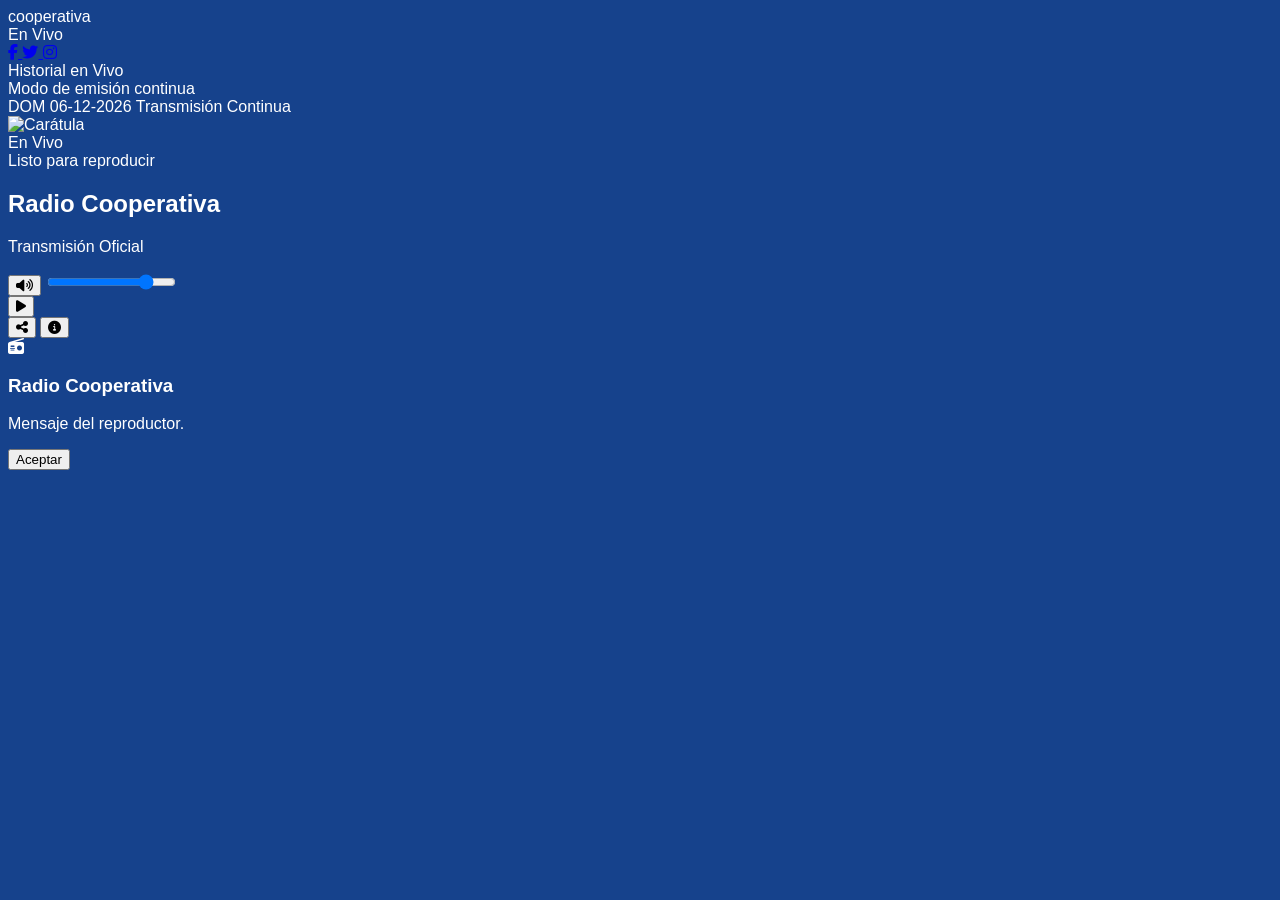
==== commit a886c85e: "wetwet" ====
--- a/envivo.html
+++ b/envivo.html
@@ -3,1062 +3,434 @@
 <head>
     <meta charset="UTF-8">
     <meta name="viewport" content="width=device-width, initial-scale=1.0">
-    <title>Radio Neptuno - En Vivo</title>
-    <!-- Google Fonts: Montserrat -->
-    <link rel="preconnect" href="https://fonts.googleapis.com">
-    <link rel="preconnect" href="https://fonts.gstatic.com" crossorigin>
-    <link href="https://fonts.googleapis.com/css2?family=Montserrat:wght@400;500;600;700;800;900&display=swap" rel="stylesheet">
-    <!-- FontAwesome Icons -->
+    <title>Radio Cooperativa - Reproductor En Vivo</title>
+    <!-- Tailwind CSS -->
+    <script src="https://cdn.tailwindcss.com"></script>
+    <!-- FontAwesome for icons -->
     <link rel="stylesheet" href="https://cdnjs.cloudflare.com/ajax/libs/font-awesome/6.4.0/css/all.min.css">
     
     <style>
         :root {
-            --header-bg: #133e27;       /* Verde oscuro */
-            --orange-btn: #f57c00;      /* Naranja estilo Beethoven */
-            --bg-dark: #666666;         /* Gris de fondo */
-            --panel-left-bg: #777777;   /* Fondo panel izquierdo */
-            --card-item-bg: #616161;    /* Fondo tarjetas inactivas */
-            --active-black-bg: #111111; /* Fondo NEGRO para el programa actual activo */
-            --border-line: rgba(255, 255, 255, 0.2);
-            --text-main: #ffffff;
-            --text-muted: #d0d0d0;
-        }
-
-        * {
-            box-sizing: border-box;
-            margin: 0;
-            padding: 0;
-            font-family: 'Montserrat', sans-serif;
-            -webkit-font-smoothing: antialiased;
+            --bg-blue: #16428c;
+            --bg-blue-dark: #0d2e6c;
+            --bg-panel: #2358b1;
+            --bg-panel-dark: #1b4899;
+            --border-blue: #3b72cf;
         }
 
         body {
-            background-color: var(--bg-dark);
-            color: var(--text-main);
-            display: flex;
-            flex-direction: column;
-            height: 100vh;
-            overflow: hidden;
-            position: relative;
-        }
-
-        /* Marca de agua al fondo */
-/* Marca de agua al fondo con imagen */
-        body::before {
-content: "";
-            position: fixed; /* 'fixed' para que se quede fija aunque hagas scroll */
-            top: 0;
-            left: 0;
-            width: 100vw;
-            height: 100vh;
-            background-image: url('../assets/123.jpg');; /* Cambia esto por la ruta o URL de tu imagen */
-            background-size: contain; /* Hace que la imagen se ajuste sin deformarse */
-            background-repeat: repeat;
-            background-position: center;
-            opacity: 0.3; /* Controla la transparencia (equivalente al rgba anterior) */
-            pointer-events: none;
-            z-index: 0;
-            user-select: none;
-        }
-
-        /* ----- HEADER SUPERIOR ----- */
-        header {
-            background-color: var(--header-bg);
-            height: 64px;
-            display: flex;
-            justify-content: space-between;
-            align-items: center;
-            padding: 0 25px;
-            z-index: 10;
-            box-shadow: 0 2px 10px rgba(0,0,0,0.3);
-        }
-
-        .logo-container {
-            display: flex;
-            align-items: center;
-            gap: 12px;
-        }
-
-        .logo-img {
-            height: 42px;
-        }
-
-        .radio-title-text {
-            font-size: 1.3rem;
-            font-weight: 800;
+            font-family: 'Inter', sans-serif;
+            background-color: var(--bg-blue);
             color: #ffffff;
-            text-transform: uppercase;
-        }
-
-        .header-social {
-            display: flex;
-            align-items: center;
-            gap: 15px;
-        }
-
-        .user-avatar {
-            width: 36px;
-            height: 36px;
-            border: 2px solid #ffffff;
-            border-radius: 50%;
-            display: flex;
-            align-items: center;
-            justify-content: center;
-            color: #ffffff;
-            font-size: 1.1rem;
-        }
-
-        .header-divider {
-            width: 1px;
-            height: 25px;
-            background-color: rgba(255, 255, 255, 0.4);
-            margin: 0 5px;
-        }
-
-        .social-circle-btn {
-            width: 32px;
-            height: 32px;
-            border: 1px solid rgba(255, 255, 255, 0.8);
-            border-radius: 50%;
-            display: flex;
-            align-items: center;
-            justify-content: center;
-            color: #ffffff;
-            text-decoration: none;
-            font-size: 0.85rem;
-            transition: all 0.2s;
-        }
-
-        .social-circle-btn:hover {
-            background-color: #ffffff;
-            color: var(--header-bg);
-        }
-
-        /* ----- LAYOUT PRINCIPAL ----- */
-        .main-container {
-            display: flex;
-            flex: 1;
-            overflow: hidden;
-            z-index: 1;
-            position: relative;
-        }
-
-        /* Panel Izquierdo: Programación */
-        .left-panel {
-            width: 42%;
-            background-color: var(--panel-left-bg);
-            display: flex;
-            flex-direction: column;
-            border-right: 1px solid var(--border-line);
-            transition: transform 0.3s ease, opacity 0.3s ease;
-            transform: translateX(0);
-            opacity: 1;
-            z-index: 5;
-            position: relative;
-        }
-
-        .left-panel.is-hidden {
-            transform: translateX(-100%);
-            opacity: 0;
-            position: absolute;
-            height: 100%;
-            pointer-events: none;
-        }
-
-        .panel-nav-bar {
-            padding: 12px 20px;
-            display: flex;
-            align-items: center;
-            gap: 20px;
-            border-bottom: 1px solid var(--border-line);
-            background-color: rgba(0, 0, 0, 0.1);
-        }
-
-        /* Botón Ocultar (Naranja) */
-        .btn-ocultar {
-            background-color: var(--orange-btn);
-            color: #ffffff;
-            border: none;
-            padding: 6px 14px;
-            border-radius: 20px;
-            font-size: 0.85rem;
-            font-weight: 700;
-            display: flex;
-            align-items: center;
-            gap: 8px;
-            cursor: pointer;
-        }
-
-        .btn-ocultar .circle-icon {
-            width: 18px;
-            height: 18px;
-            background: #ffffff;
-            color: var(--orange-btn);
-            border-radius: 50%;
-            display: flex;
-            align-items: center;
-            justify-content: center;
-            font-weight: 900;
-            font-size: 0.9rem;
-        }
-
-        .nav-tabs {
-            display: flex;
-            gap: 20px;
-        }
-
-        .nav-tab-item {
-            font-size: 0.85rem;
-            font-weight: 700;
-            color: #ffffff;
-            text-transform: uppercase;
-            border-bottom: 2px solid #ffffff;
-            padding-bottom: 2px;
-        }
-
-        .program-list {
-            flex: 1;
-            overflow-y: auto;
-            padding: 15px;
-            display: flex;
-            flex-direction: column;
-            gap: 8px;
-        }
-
-        /* Tarjeta de Programa */
-        .program-card {
-            background-color: var(--card-item-bg);
-            display: flex;
-            align-items: center;
-            padding: 12px 15px;
-            border-radius: 4px;
-            border-bottom: 1px solid rgba(0,0,0,0.1);
-            border-left: 4px solid transparent;
-            user-select: none;
-        }
-
-        /* ESTADO ACTIVO EN NEGRO */
-        .program-card.active-now {
-            background-color: var(--active-black-bg) !important;
-            border-left: 4px solid var(--orange-btn) !important;
-            box-shadow: 0 4px 12px rgba(0,0,0,0.5);
-        }
-
-        .program-card.active-now .program-title {
-            color: var(--orange-btn);
-        }
-
-        .program-img {
-            width: 60px;
-            height: 60px;
-            border-radius: 4px;
-            object-fit: cover;
-            margin-right: 15px;
-            flex-shrink: 0;
-            background-color: #333;
-        }
-
-        .program-details {
-            flex: 1;
-        }
-
-        .program-title {
-            font-size: 0.9rem;
-            font-weight: 800;
-            text-transform: uppercase;
-            margin-bottom: 3px;
-            color: #ffffff;
-        }
-
-        .program-desc {
-            font-size: 0.75rem;
-            font-weight: 500;
-            color: rgba(255, 255, 255, 0.85);
-            margin-bottom: 4px;
-            line-height: 1.2;
-        }
-
-        .program-time {
-            font-size: 0.7rem;
-            font-weight: 700;
-            color: rgba(255, 255, 255, 0.7);
-        }
-
-        .day-badge {
-            display: inline-block;
-            background: rgba(0,0,0,0.3);
-            padding: 2px 6px;
+        }
+        /* Custom scrollbar for left panel history */
+        ::-webkit-scrollbar {
+            width: 6px;
+        }
+        ::-webkit-scrollbar-track {
+            background: rgba(0, 0, 0, 0.1);
+        }
+        ::-webkit-scrollbar-thumb {
+            background: rgba(255, 255, 255, 0.3);
             border-radius: 3px;
-            font-size: 0.65rem;
-            font-weight: 800;
-            color: #fff;
-            margin-bottom: 4px;
-            text-transform: uppercase;
-        }
-
-        /* Panel Derecho: Reproductor Principal */
-        .right-panel {
-            flex: 1;
-            display: flex;
-            flex-direction: column;
-            justify-content: space-between;
-            padding: 30px;
-            position: relative;
-            width: 100%;
-        }
-
-        /* Botón Flotante "+" de Mostrar */
-        .btn-mostrar-plus {
-            display: none;
-            position: absolute;
-            top: 20px;
-            left: 20px;
-            width: 40px;
-            height: 40px;
-            background-color: var(--orange-btn);
-            color: #ffffff;
-            border: none;
-            border-radius: 50%;
-            font-size: 1.6rem;
-            font-weight: 700;
-            align-items: center;
-            justify-content: center;
-            cursor: pointer;
-            box-shadow: 0 4px 12px rgba(0,0,0,0.4);
-            z-index: 10;
-        }
-
-        .btn-mostrar-plus:hover {
-            transform: scale(1.08);
-        }
-
-        .player-center-wrapper {
-            flex: 1;
-            display: flex;
-            align-items: center;
-            justify-content: center;
-            width: 100%;
-        }
-
-        /* ----- ESTILO PREDETERMINADO (PC / TABLET) ----- */
-        .player-frame {
-            border: 1px solid rgba(255, 255, 255, 0.4);
-            border-radius: 6px;
-            padding: 25px;
-            display: flex;
-            align-items: center;
-            gap: 25px;
-            background-color: rgba(0, 0, 0, 0.15);
-            position: relative;
-            width: 100%;
-            max-width: 680px;
-            box-shadow: 0 8px 24px rgba(0,0,0,0.3);
-        }
-
-        .cover-art {
-            width: 170px;
-            height: 170px;
-            object-fit: cover;
-            border-radius: 4px;
-            box-shadow: 0 6px 15px rgba(0,0,0,0.4);
-            background-color: #222;
-            display: block;
-        }
-
-        .player-info-block {
-            flex: 1;
-        }
-
-        .tag-start {
-            background-color: rgba(60, 60, 60, 0.8);
-            color: #ffffff;
-            font-size: 0.75rem;
-            font-weight: 700;
-            padding: 6px 14px;
-            border-radius: 4px;
-            display: inline-block;
-            margin-bottom: 15px;
-        }
-
-        .current-title {
-            font-size: 1.5rem;
-            font-weight: 800;
-            text-transform: uppercase;
-            margin-bottom: 4px;
-            line-height: 1.1;
-        }
-
-        .current-desc {
-            font-size: 0.85rem;
-            font-weight: 600;
-            color: var(--text-muted);
-            margin-bottom: 20px;
-        }
-
-        .controls-row {
-            display: flex;
-            align-items: center;
-            gap: 15px;
-            color: rgba(255, 255, 255, 0.9);
-            font-size: 1.1rem;
-        }
-
-        .btn-main-play {
-            width: 50px;
-            height: 50px;
-            border-radius: 50%;
-            background-color: #555555;
-            color: #ffffff;
-            border: none;
-            font-size: 1.3rem;
-            display: flex;
-            align-items: center;
-            justify-content: center;
-            cursor: pointer;
-            box-shadow: 0 3px 8px rgba(0,0,0,0.3);
-            transition: background-color 0.2s, transform 0.1s;
-        }
-
-        .btn-main-play:hover {
-            background-color: #444444;
-            transform: scale(1.05);
-        }
-
-        .volume-control {
-            display: flex;
-            align-items: center;
-            gap: 8px;
-            flex-shrink: 0;
-        }
-        .volume-icon-btn {
-            border: 0;
-            padding: 3px;
-            color: #fff;
-            background: transparent;
-            cursor: pointer;
-            font-size: 1.1rem;
-        }
-        #volume-slider {
-            --volume-fill: 80%;
-            width: 95px;
-            height: 5px;
-            border-radius: 5px;
-            appearance: none;
-            -webkit-appearance: none;
-            background: linear-gradient(to right, var(--orange-btn) var(--volume-fill), rgba(255,255,255,.35) var(--volume-fill));
-            cursor: pointer;
-        }
-        #volume-slider::-webkit-slider-thumb {
-            -webkit-appearance: none;
-            width: 13px;
-            height: 13px;
-            border-radius: 50%;
-            background: #fff;
-        }
-        #volume-slider::-moz-range-thumb {
-            width: 13px;
-            height: 13px;
-            border: none;
-            border-radius: 50%;
-            background: #fff;
-        }
-        @media (max-width: 768px) {
-            #volume-slider { width: 75px; }
-            .controls-row { gap: 8px; }
-        }
-
-        .controls-row i {
-            cursor: pointer;
-        }
-
-        .controls-row i:hover {
-            color: #ffffff;
-        }
-
-        .heart-icon {
-            position: absolute;
-            top: 20px;
-            right: 20px;
-            font-size: 1.2rem;
-            color: #ffffff;
-            cursor: pointer;
-            z-index: 3;
-        }
-
-        /* ----- BARRA INFERIOR DE TIEMPO ----- */
-        .timeline-wrapper {
-            background-color: rgba(0, 0, 0, 0.2);
-            border-top: 1px solid var(--border-line);
-            width: 100%;
-        }
-
-        .timeline-header-info {
-            display: flex;
-            justify-content: space-between;
-            align-items: center;
-            padding: 8px 15px;
-            font-size: 0.8rem;
-            font-weight: 600;
-            color: var(--text-muted);
-        }
-
-        .timeline-bar {
-            display: flex;
-            height: 42px;
-            background-color: rgba(0, 0, 0, 0.25);
-            border-top: 1px solid var(--border-line);
-            position: relative;
-        }
-
-        .timeline-zoom-btn {
-            width: 50px;
-            background-color: var(--orange-btn);
-            color: #ffffff;
-            display: flex;
-            align-items: center;
-            justify-content: center;
-            font-size: 1.2rem;
-            flex-shrink: 0;
-            cursor: pointer;
-        }
-
-        .timeline-slots {
-            flex: 1;
-            display: flex;
-            overflow-x: auto;
-            scrollbar-width: none;
-        }
-
-        .timeline-slots::-webkit-scrollbar {
-            display: none;
-        }
-
-        .time-slot {
-            flex: 1;
-            min-width: 110px;
-            border-right: 1px solid rgba(255, 255, 255, 0.15);
-            display: flex;
-            align-items: center;
-            justify-content: center;
-            font-size: 0.7rem;
-            font-weight: 700;
-            color: rgba(255, 255, 255, 0.7);
-            padding: 0 4px;
-            text-align: center;
-            white-space: nowrap;
-        }
-
-        .time-slot.active-slot {
-            background-color: rgba(255, 255, 255, 0.15);
-            color: #ffffff;
-            border-top: 3px solid var(--orange-btn);
-        }
-
-        /* ----- ADAPTACIÓN ÚNICAMENTE PARA CELULARES (< 768px) ----- */
-        @media (max-width: 768px) {
-            body {
-                height: auto;
-                min-height: 100vh;
-                overflow-y: auto;
-            }
-
-            header {
-                padding: 0 15px;
-            }
-
-            .main-container {
-                flex-direction: column;
-                height: auto;
-                overflow: visible;
-            }
-
-            .left-panel {
-                width: 100% !important;
-                transform: none !important;
-                position: relative !important;
-                opacity: 1 !important;
-                border-right: none;
-                border-top: 1px solid var(--border-line);
-            }
-
-            .left-panel.is-hidden {
-                display: none;
-            }
-
-            .right-panel {
-                padding: 15px;
-            }
-
-            .player-frame {
-                flex-direction: column;
-                align-items: flex-start;
-                padding: 20px 15px;
-                min-height: 300px;
-                justify-content: flex-end;
-                background-size: cover !important;
-                background-position: center !important;
-                position: relative;
-            }
-
-            .player-frame::before {
-                content: "";
-                position: absolute;
-                inset: 0;
-                background: linear-gradient(180deg, rgba(0, 0, 0, 0.2) 0%, rgba(0, 0, 0, 0.75) 50%, rgba(0, 0, 0, 0.95) 100%);
-                z-index: 1;
-            }
-
-            .cover-art {
-                display: none;
-            }
-
-            .tag-start {
-                position: relative;
-                z-index: 2;
-                margin-bottom: 8px;
-            }
-
-            .current-title {
-                font-size: 1.3rem;
-                position: relative;
-                z-index: 2;
-            }
-
-            .current-desc {
-                font-size: 0.8rem;
-                position: relative;
-                z-index: 2;
-                margin-bottom: 15px;
-            }
-
-            .controls-row {
-                width: 100%;
-                justify-content: space-between;
-                position: relative;
-                z-index: 2;
-            }
+        }
+        ::-webkit-scrollbar-thumb:hover {
+            background: rgba(255, 255, 255, 0.5);
         }
     </style>
 </head>
-<body>
-
-    <!-- Header / Barra Superior -->
-    <header>
-            <div class="logo-container">
-                <a class="logo-link" href="/">
-                    <img class="logo-img" src="/assets/logo-neptuno.png" alt="Radio Neptuno">
-                </a>
-            </div>
-        <div class="header-social">
-            <div class="user-avatar"><i class="fa-solid fa-user"></i></div>
-            <div class="header-divider"></div>
-            <a href="#" class="social-circle-btn"><i class="fa-brands fa-facebook-f"></i></a>
-            <a href="#" class="social-circle-btn"><i class="fa-brands fa-twitter"></i></a>
-            <a href="#" class="social-circle-btn"><i class="fa-brands fa-instagram"></i></a>
+<body class="min-h-screen flex flex-col justify-between selection:bg-blue-600 selection:text-white">
+
+    <header class="w-full bg-[#0d2e6c] py-3 px-4 md:px-8 border-b border-[#1b4f9c] flex justify-between items-center shadow-md">
+        <!-- Logo Cooperativa -->
+        <div class="flex items-center space-x-3">
+            <div class="text-white font-black text-2xl tracking-tighter italic flex items-center select-none">
+                cooperativa
+                <span class="w-2.5 h-2.5 bg-red-500 rounded-full ml-0.5 mb-2"></span>
+            </div>
+            <span class="hidden sm:inline-block text-xs uppercase bg-blue-900/60 text-blue-200 px-2 py-0.5 rounded border border-blue-500/30">
+                En Vivo
+            </span>
+        </div>
+
+        <!-- Social Icons -->
+        <div class="flex items-center space-x-3">
+            <a href="https://facebook.com" target="_blank" rel="noopener" aria-label="Facebook" class="w-8 h-8 rounded-full bg-[#1852a3] hover:bg-[#2563eb] flex items-center justify-center text-white transition-colors">
+                <i class="fab fa-facebook-f text-sm"></i>
+            </a>
+            <a href="https://twitter.com" target="_blank" rel="noopener" aria-label="Twitter" class="w-8 h-8 rounded-full bg-[#1852a3] hover:bg-[#2563eb] flex items-center justify-center text-white transition-colors">
+                <i class="fab fa-twitter text-sm"></i>
+            </a>
+            <a href="https://instagram.com" target="_blank" rel="noopener" aria-label="Instagram" class="w-8 h-8 rounded-full bg-[#1852a3] hover:bg-[#2563eb] flex items-center justify-center text-white transition-colors">
+                <i class="fab fa-instagram text-sm"></i>
+            </a>
         </div>
     </header>
 
-    <!-- Contenido Principal -->
-    <div class="main-container">
-
-        <!-- Panel Izquierdo: Programación -->
-        <div class="left-panel" id="left-panel">
-            <div class="panel-nav-bar">
-                <button class="btn-ocultar" onclick="hidePanel()">
-                    <span class="circle-icon">-</span> Ocultar
-                </button>
-                <div class="nav-tabs">
-                    <div class="nav-tab-item">Programación</div>
+    <main class="flex-1 max-w-7xl w-full mx-auto p-4 md:p-6 grid grid-cols-1 lg:grid-cols-12 gap-6 items-start">
+        
+        <!-- LEFT COLUMN: Live Metadata History Log -->
+        <section class="lg:col-span-6 bg-[#2358b1] rounded-lg shadow-xl border border-[#3b72cf] flex flex-col h-[580px] overflow-hidden">
+            
+            <!-- Panel Toolbar -->
+            <div class="bg-[#1b4899] px-4 py-3 flex justify-between items-center border-b border-[#2e68ce]">
+                <div class="flex items-center space-x-2">
+                    <span class="w-2 h-2 rounded-full bg-emerald-400 animate-ping"></span>
+                    <span class="text-xs uppercase font-bold tracking-wider text-slate-100">Historial en Vivo</span>
                 </div>
-            </div>
-
-            <div class="program-list" id="program-list">
-
-                <!-- EXCLUSIVO FIN DE SEMANA -->
-                <div class="program-card" id="card-continuidad">
-                    <img class="program-img" src="https://images.unsplash.com/photo-1511671782779-c97d3d27a1d4?w=300&auto=format&fit=crop" alt="Continuidad Musical">
-                    <div class="program-details">
-                        <span class="day-badge">Fin de Semana</span>
-                        <div class="program-title">Continuidad Musical</div>
-                        <div class="program-desc">La mejor selección musical sin interrupciones durante todo el fin de semana.</div>
-                        <div class="program-time">08:00 | 23:00 hrs.</div>
+                <div class="text-[11px] uppercase tracking-wider text-blue-200" id="last-update-tag">
+                    Sincronizando Zeno.fm...
+                </div>
+            </div>
+
+            <!-- Date/Status Bar -->
+            <div class="bg-[#2052a6] px-4 py-2 flex justify-between items-center text-xs font-medium border-b border-[#3067c2] text-blue-100">
+                <span id="current-date-display" class="font-bold tracking-wide">
+                    Cargando fecha...
+                </span>
+                <span class="text-[11px] bg-[#16428c] px-2 py-0.5 rounded border border-blue-400/30">
+                    Transmisión Continua
+                </span>
+            </div>
+
+            <!-- Dynamic Track History Container -->
+            <div id="history-list" class="flex-1 overflow-y-auto p-3 space-y-2">
+                <!-- Program/Song items inserted dynamically -->
+            </div>
+        </section>
+
+        <!-- RIGHT COLUMN: Active Player with Live Cover Art & Stream Controls -->
+        <section class="lg:col-span-6 flex flex-col space-y-6">
+            
+            <!-- Player Card -->
+            <div class="bg-[#2358b1] border border-[#3b72cf] rounded-xl p-5 shadow-2xl relative">
+                
+                <div class="flex flex-col sm:flex-row items-center gap-5">
+                    
+                    <!-- Cover Art Container -->
+                    <div class="relative w-44 h-44 sm:w-48 sm:h-48 shrink-0 rounded-xl overflow-hidden shadow-2xl bg-[#0d2857] border-2 border-blue-400/30 group">
+                        <img id="player-cover-art" src="https://images.unsplash.com/photo-1511671782779-c97d3d27a1d4?w=600&auto=format&fit=crop&q=80" alt="Carátula" class="w-full h-full object-cover transition-transform duration-500 group-hover:scale-105">
+                        <div class="absolute inset-0 bg-gradient-to-t from-black/60 via-transparent to-transparent"></div>
+                        
+                        <!-- Badge sobre la carátula -->
+                        <div class="absolute bottom-2 left-2 right-2 flex justify-between items-center">
+                            <span class="text-[10px] font-bold uppercase tracking-widest bg-blue-600/80 backdrop-blur-md px-2 py-0.5 rounded text-white shadow">
+                                En Vivo
+                            </span>
+                        </div>
+                    </div>
+
+                    <!-- Song Info & Player Controls -->
+                    <div class="flex-1 w-full flex flex-col justify-between space-y-4 text-center sm:text-left">
+                        
+                        <div>
+                            <!-- Audio Status Badge -->
+                            <div class="inline-flex items-center bg-[#16428c] text-blue-200 text-[10px] font-bold uppercase tracking-wider px-2.5 py-0.5 rounded-full mb-2 shadow-sm border border-blue-500/30">
+                                <span id="player-status-badge" class="w-1.5 h-1.5 rounded-full bg-emerald-400 inline-block mr-1.5 animate-pulse"></span>
+                                <span id="player-status-text">Listo para reproducir</span>
+                            </div>
+
+                            <!-- Live Track Title & Artist -->
+                            <h2 id="player-track-title" class="text-lg sm:text-xl font-bold text-white tracking-tight leading-snug line-clamp-2">
+                                Radio Cooperativa
+                            </h2>
+                            <p id="player-track-artist" class="text-sm font-medium text-blue-200 mt-1 line-clamp-1">
+                                Transmisión Oficial
+                            </p>
+                        </div>
+
+                        <!-- Audio Control Toolbar -->
+                        <div class="flex flex-wrap items-center justify-between gap-3 pt-3 border-t border-blue-400/20">
+                            
+                            <!-- Volume Controls -->
+                            <div class="flex items-center space-x-2 bg-[#16428c]/60 px-3 py-1.5 rounded-lg border border-blue-400/20">
+                                <button id="btn-mute" aria-label="Silenciar" class="text-blue-200 hover:text-white transition-colors">
+                                    <i id="volume-icon" class="fas fa-volume-high text-sm"></i>
+                                </button>
+                                <input type="range" id="volume-slider" min="0" max="1" step="0.01" value="0.8" class="w-16 sm:w-20 accent-blue-400 cursor-pointer h-1.5 bg-blue-900 rounded-lg">
+                            </div>
+
+                            <!-- Big Play/Pause Button -->
+                            <div class="flex items-center space-x-3">
+                                <button id="btn-main-play" aria-label="Reproducir / Pausar" class="w-14 h-14 rounded-full bg-blue-500 hover:bg-blue-400 text-white flex items-center justify-center shadow-xl transition-all transform active:scale-95 border-2 border-white/20">
+                                    <i id="main-play-icon" class="fas fa-play text-xl ml-1"></i>
+                                </button>
+                            </div>
+
+                            <!-- Action Icons -->
+                            <div class="flex items-center space-x-2 text-blue-200">
+                                <button id="btn-share" title="Compartir Emisora" class="p-2 hover:bg-blue-700/50 rounded-lg hover:text-white transition-colors">
+                                    <i class="fas fa-share-nodes text-sm"></i>
+                                </button>
+                                <button id="btn-info" title="Información de la Emisora" class="p-2 hover:bg-blue-700/50 rounded-lg hover:text-white transition-colors">
+                                    <i class="fas fa-circle-info text-sm"></i>
+                                </button>
+                            </div>
+
+                        </div>
+
                     </div>
                 </div>
 
-                <!-- 08:00 - 11:30 (Lunes a Viernes) -->
-                <div class="program-card" id="prog-matinal">
-                    <img class="program-img" src="https://images.unsplash.com/photo-1511671782779-c97d3d27a1d4?w=300&auto=format&fit=crop" alt="El Matinal de Neptuno">
-                    <div class="program-details">
-                        <div class="program-title">El Matinal de Neptuno</div>
-                        <div class="program-desc">Música vibrante para comenzar el día con energía positiva.</div>
-                        <div class="program-time">08:00 | 11:30 hrs.</div>
-                    </div>
-                </div>
-
-                <!-- 11:30 - 17:00 (Lunes a Viernes) -->
-                <div class="program-card" id="prog-musica">
-                    <img class="program-img" src="https://images.unsplash.com/photo-1470225620780-dba8ba36b745?w=300&auto=format&fit=crop" alt="Musica en Neptuno">
-                    <div class="program-details">
-                        <div class="program-title">Musica en Neptuno</div>
-                        <div class="program-desc">La mejor selección musical para impulsar la jornada.</div>
-                        <div class="program-time">11:30 | 17:00 hrs.</div>
-                    </div>
-                </div>
-
-                <!-- 17:00 - 19:00 (Lunes a Viernes) -->
-                <div class="program-card" id="prog-movimiento">
-                    <img class="program-img" src="https://images.unsplash.com/photo-1514525253161-7a46d19cd819?w=300&auto=format&fit=crop" alt="En Movimiento">
-                    <div class="program-details">
-                        <div class="program-title">En Movimiento</div>
-                        <div class="program-desc">Actualidad nacional, rock y pop, eventos, tránsito y servicios.</div>
-                        <div class="program-time">17:00 | 19:00 hrs.</div>
-                    </div>
-                </div>
-
-                <!-- 19:00 - 20:45 (Lunes a Viernes) -->
-                <div class="program-card" id="prog-pica">
-                    <img class="program-img" src="https://images.unsplash.com/photo-1493225457124-a3eb161ffa5f?w=300&auto=format&fit=crop" alt="La Pica de Neptuno">
-                    <div class="program-details">
-                        <div class="program-title">La Pica de Neptuno</div>
-                        <div class="program-desc">Música Chilena, Actualidad, datos y mucho mas!.</div>
-                        <div class="program-time">19:00 | 20:45 hrs.</div>
-                    </div>
-                </div>
-
-                <!-- 20:45 - 23:00 (Lunes a Viernes) -->
-                <div class="program-card" id="prog-auditor">
-                    <img class="program-img" src="https://images.unsplash.com/photo-1518609878373-06d740f60d8b?w=300&auto=format&fit=crop" alt="La Noche del Auditor">
-                    <div class="program-details">
-                        <div class="program-title">La Noche del Auditor</div>
-                        <div class="program-desc">Música variada para acompañar trabajo y estudio.</div>
-                        <div class="program-time" id="time-noche-auditor">20:45 | 23:00 hrs.</div>
-                    </div>
-                </div>
-
-                <!-- SOLO VIERNES: 22:00 - 23:00 -->
-                <div class="program-card" id="card-frecuencia-arcana" style="display: none;">
-                    <img class="program-img" src="https://images.unsplash.com/photo-1518709268805-4e9042af9f23?w=300&auto=format&fit=crop" alt="Frecuencia Arcana">
-                    <div class="program-details">
-                        <span class="day-badge">Especial Viernes</span>
-                        <div class="program-title">Frecuencia Arcana</div>
-                        <div class="program-desc">Tarot, predicciones, Signos, Cartas y mucho mas con Agustín Soto.</div>
-                        <div class="program-time">22:00 | 23:00 hrs.</div>
-                    </div>
-                </div>
-
-                <!-- 23:00 - 08:00 (Todos los días) -->
-                <div class="program-card" id="prog-trasnoche">
-                    <img class="program-img" src="https://images.unsplash.com/photo-1508700115892-45ecd05ae2ad?w=300&auto=format&fit=crop" alt="El Trasnoche en Neptuno">
-                    <div class="program-details">
-                        <div class="program-title">El Trasnoche en Neptuno</div>
-                        <div class="program-desc">Musica y discos de culto.</div>
-                        <div class="program-time">23:00 | 08:00 hrs.</div>
-                    </div>
-                </div>
-
-            </div>
+            </div>
+
+        </section>
+
+    </main>
+
+    <!-- Hidden HTML5 Audio Element -->
+    <audio id="audio-stream" preload="none"></audio>
+
+    <!-- Modal para Notificaciones (reemplazo de alert) -->
+    <div id="custom-modal" class="fixed inset-0 bg-black/60 backdrop-blur-sm z-50 hidden flex items-center justify-center p-4">
+        <div class="bg-[#1b4899] border border-blue-400/30 rounded-xl p-6 max-w-sm w-full shadow-2xl text-center space-y-4">
+            <div class="w-12 h-12 bg-blue-600/30 text-blue-300 rounded-full flex items-center justify-center mx-auto text-xl">
+                <i class="fas fa-radio"></i>
+            </div>
+            <h3 id="modal-title" class="text-lg font-bold text-white">Radio Cooperativa</h3>
+            <p id="modal-message" class="text-sm text-blue-100">Mensaje del reproductor.</p>
+            <button id="modal-close-btn" class="w-full py-2 bg-blue-500 hover:bg-blue-400 text-white rounded-lg font-semibold shadow transition-colors">
+                Aceptar
+            </button>
         </div>
-
-        <!-- Panel Derecho: Reproductor Principal -->
-        <div class="right-panel" id="right-panel">
-            
-            <button class="btn-mostrar-plus" id="btn-show-plus" onclick="showPanel()" title="Mostrar programación">
-                +
-            </button>
-
-            <div class="player-center-wrapper">
-                <div class="player-frame" id="player-frame">
-                    <i class="fa-solid fa-heart heart-icon"></i>
-                    <img id="main-art" class="cover-art" src="https://images.unsplash.com/photo-1511671782779-c97d3d27a1d4?w=300&auto=format&fit=crop" alt="Portada de la emisión">
-                    <div class="player-info-block">
-                        <div class="tag-start">Presiona para iniciar</div>
-                        <div class="current-title" id="main-title">Radio Neptuno</div>
-                        <div class="current-desc" id="main-desc">Cargando programación en vivo...</div>
-                        
-                        <div class="controls-row">
-                            <div class="volume-control">
-                                <button type="button" id="mute-btn" class="volume-icon-btn" aria-label="Silenciar radio" title="Silenciar o activar sonido">
-                                    <i class="fa-solid fa-volume-high" id="volume-icon"></i>
-                                </button>
-                                <input type="range" id="volume-slider" min="0" max="100" value="80" step="1" aria-label="Volumen" title="Volumen: 80%">
-                            </div>
-                            <i class="fa-solid fa-caret-left"></i>
-
-                            <button class="btn-main-play" id="play-btn" onclick="togglePlay()">
-                                <i class="fa-solid fa-play"></i>
-                            </button>
-
-                            <i class="fa-solid fa-caret-right"></i>
-                            <i class="fa-solid fa-share-nodes"></i>
-                            <i class="fa-solid fa-file-lines"></i>
+    </div>
+
+    <script>
+        // CONFIGURATION
+        const CONFIG = {
+            streamUrl: "https://stream.zeno.fm/lqnwrpclo7hvv",
+            stationId: "lqnwrpclo7hvv",
+            metaUrl: "https://api.zeno.fm/mounts/v2/snippet/lqnwrpclo7hvv",
+            updateInterval: 15000, // 15 seconds
+            defaultCover: "https://images.unsplash.com/photo-1511671782779-c97d3d27a1d4?w=600&auto=format&fit=crop&q=80"
+        };
+
+        // STATE VARIABLES
+        let isPlaying = false;
+        let currentRawSong = "";
+        let songHistory = [];
+
+        // DOM ELEMENTS
+        const audioElement = document.getElementById('audio-stream');
+        audioElement.src = CONFIG.streamUrl;
+
+        const btnMainPlay = document.getElementById('btn-main-play');
+        const mainPlayIcon = document.getElementById('main-play-icon');
+        const playerTrackTitle = document.getElementById('player-track-title');
+        const playerTrackArtist = document.getElementById('player-track-artist');
+        const playerCoverArt = document.getElementById('player-cover-art');
+        const playerStatusBadge = document.getElementById('player-status-badge');
+        const playerStatusText = document.getElementById('player-status-text');
+        const volumeSlider = document.getElementById('volume-slider');
+        const btnMute = document.getElementById('btn-mute');
+        const volumeIcon = document.getElementById('volume-icon');
+        const historyList = document.getElementById('history-list');
+        const lastUpdateTag = document.getElementById('last-update-tag');
+        const currentDateDisplay = document.getElementById('current-date-display');
+        
+        const customModal = document.getElementById('custom-modal');
+        const modalTitle = document.getElementById('modal-title');
+        const modalMessage = document.getElementById('modal-message');
+        const modalCloseBtn = document.getElementById('modal-close-btn');
+
+        function togglePlayPause() {
+            if (isPlaying) {
+                audioElement.pause();
+                isPlaying = false;
+                mainPlayIcon.className = "fas fa-play text-xl ml-1";
+                playerStatusBadge.className = "w-1.5 h-1.5 rounded-full bg-amber-400 inline-block mr-1.5";
+                playerStatusText.textContent = "Pausado";
+            } else {
+                audioElement.play().then(() => {
+                    isPlaying = true;
+                    mainPlayIcon.className = "fas fa-pause text-xl";
+                    playerStatusBadge.className = "w-1.5 h-1.5 rounded-full bg-emerald-400 inline-block mr-1.5 animate-pulse";
+                    playerStatusText.textContent = "Reproduciendo en Vivo";
+                }).catch(err => {
+                    showModal("Error de Reproducción", "No se pudo iniciar el audio automáticamente. Haz clic en reproducir nuevamente.");
+                });
+            }
+        }
+
+        btnMainPlay.addEventListener('click', togglePlayPause);
+
+        // Volume control
+        volumeSlider.addEventListener('input', (e) => {
+            const val = parseFloat(e.target.value);
+            audioElement.volume = val;
+            audioElement.muted = (val === 0);
+            updateVolumeIcon(val);
+        });
+
+        btnMute.addEventListener('click', () => {
+            audioElement.muted = !audioElement.muted;
+            if (audioElement.muted) {
+                volumeIcon.className = "fas fa-volume-xmark text-sm text-red-400";
+                volumeSlider.value = 0;
+            } else {
+                volumeSlider.value = audioElement.volume > 0 ? audioElement.volume : 0.8;
+                audioElement.volume = volumeSlider.value;
+                updateVolumeIcon(audioElement.volume);
+            }
+        });
+
+        function updateVolumeIcon(val) {
+            if (val === 0 || audioElement.muted) {
+                volumeIcon.className = "fas fa-volume-xmark text-sm text-red-400";
+            } else if (val < 0.5) {
+                volumeIcon.className = "fas fa-volume-low text-sm";
+            } else {
+                volumeIcon.className = "fas fa-volume-high text-sm";
+            }
+        }
+
+        async function fetchiTunesCover(artist, title) {
+            try {
+                const query = encodeURIComponent(`${artist} ${title}`.trim());
+                if (!query) return CONFIG.defaultCover;
+
+                const response = await fetch(`https://itunes.apple.com/search?term=${query}&entity=song&limit=1`);
+                if (!response.ok) return CONFIG.defaultCover;
+
+                const data = await response.json();
+                if (data.results && data.results.length > 0) {
+                    const artwork100 = data.results[0].artworkUrl100;
+                    // Upgrade artwork to 600x600 resolution
+                    return artwork100.replace('100x100bb', '600x600bb');
+                }
+            } catch (err) {
+                console.warn("Error buscando carátula en iTunes:", err);
+            }
+            return CONFIG.defaultCover;
+        }
+
+        async function fetchZenoMetadata() {
+            try {
+                // Cache-busting timestamp
+                const res = await fetch(`${CONFIG.metaUrl}?_=${Date.now()}`);
+                if (!res.ok) throw new Error("Error en servidor Zeno");
+
+                const data = await res.json();
+                let rawTitle = data.streamTitle || data.title || "";
+
+                if (!rawTitle || rawTitle.trim() === "") {
+                    rawTitle = "Radio Cooperativa - Transmisión en Vivo";
+                }
+
+                // If song changed
+                if (rawTitle !== currentRawSong) {
+                    currentRawSong = rawTitle;
+                    await processNewTrack(rawTitle);
+                }
+
+                const now = new Date();
+                lastUpdateTag.textContent = `Actualizado: ${now.toLocaleTimeString([], { hour: '2-digit', minute: '2-digit', second: '2-digit' })}`;
+
+            } catch (error) {
+                console.warn("No se pudo obtener metadata de Zeno.fm:", error);
+                lastUpdateTag.textContent = "Modo de emisión continua";
+            }
+        }
+
+        // Process title & artist parsing
+        async function processNewTrack(rawString) {
+            let artist = "Radio Cooperativa";
+            let title = rawString;
+
+            // Common Zeno delimiter format: "Artist - Title"
+            if (rawString.includes(" - ")) {
+                const parts = rawString.split(" - ");
+                artist = parts[0].trim();
+                title = parts.slice(1).join(" - ").trim();
+            }
+
+            // Update main player text
+            playerTrackTitle.textContent = title;
+            playerTrackArtist.textContent = artist;
+
+            // Fetch Artwork
+            const coverUrl = await fetchiTunesCover(artist, title);
+            playerCoverArt.src = coverUrl;
+
+            // Push to history
+            const timeStr = new Date().toLocaleTimeString([], { hour: '2-digit', minute: '2-digit' });
+            const trackObj = {
+                id: Date.now(),
+                artist: artist,
+                title: title,
+                time: `${timeStr} hrs`,
+                cover: coverUrl
+            };
+
+            songHistory.unshift(trackObj);
+            renderHistory();
+        }
+
+        function renderHistory() {
+            historyList.innerHTML = '';
+            songHistory.forEach((item, index) => {
+                const isLatest = index === 0;
+                const div = document.createElement('div');
+                div.className = `flex items-center justify-between p-2.5 rounded-lg transition-all ${isLatest ? 'bg-[#1b4899] border-l-4 border-blue-400 shadow-md' : 'bg-[#1d4c9e]/40 hover:bg-[#1d4c9e]'}`;
+
+                div.innerHTML = `
+                    <div class="flex items-center space-x-3 overflow-hidden">
+                        <img src="${item.cover}" alt="Cover" class="w-12 h-12 rounded object-cover shrink-0 border border-blue-400/20 shadow-sm">
+                        <div class="truncate">
+                            <h4 class="text-xs sm:text-sm font-semibold text-white truncate">${escapeHtml(item.title)}</h4>
+                            <p class="text-[11px] text-blue-200 truncate">${escapeHtml(item.artist)}</p>
+                            <span class="text-[10px] text-blue-300/80 font-mono">${item.time}</span>
                         </div>
                     </div>
-                </div>
-            </div>
-
-            <!-- Línea de tiempo inferior -->
-            <div class="timeline-wrapper">
-                <div class="timeline-header-info">
-                    <span id="live-clock">--/--/---- --:--:--</span>
-                    <i class="fa-regular fa-calendar-days" style="font-size: 1.1rem;"></i>
-                </div>
-                <div class="timeline-bar">
-                    <div class="timeline-zoom-btn"><i class="fa-solid fa-magnifying-glass-minus"></i></div>
-                    <div class="timeline-slots" id="timeline-slots">
-                        <!-- Generado dinámicamente según el día -->
+                    <div class="shrink-0 ml-2">
+                        ${isLatest ? '<span class="text-[10px] font-bold uppercase bg-blue-500/30 text-blue-200 px-2 py-0.5 rounded border border-blue-400/30">Sonando</span>' : ''}
                     </div>
-                    <div class="timeline-zoom-btn"><i class="fa-solid fa-magnifying-glass-plus"></i></div>
-                </div>
-            </div>
-
-        </div>
-
-    </div>
-
-    <script>
-        const radioAudio = new Audio("https://stream.zeno.fm/lqnwrpclo7hvv");
-        radioAudio.preload = "none";
-        let lastActiveId = "";
-        let lastIsWeekend = null;
-
-        function hidePanel() {
-            document.getElementById('left-panel').classList.add('is-hidden');
-            document.getElementById('btn-show-plus').style.display = 'flex';
-        }
-
-        function showPanel() {
-            document.getElementById('left-panel').classList.remove('is-hidden');
-            document.getElementById('btn-show-plus').style.display = 'none';
-        }
-
-        function syncScheduleWithTime() {
+                `;
+
+                historyList.appendChild(div);
+            });
+        }
+
+        // Helper escape HTML
+        function escapeHtml(str) {
+            return str.replace(/&/g, "&amp;").replace(/</g, "&lt;").replace(/>/g, "&gt;").replace(/"/g, "&quot;");
+        }
+
+        // Modal helper
+        function showModal(title, msg) {
+            modalTitle.textContent = title;
+            modalMessage.textContent = msg;
+            customModal.classList.remove('hidden');
+        }
+
+        modalCloseBtn.addEventListener('click', () => {
+            customModal.classList.add('hidden');
+        });
+
+        document.getElementById('btn-share').addEventListener('click', () => {
+            showModal("Compartir", "Sintonizando Radio Cooperativa en Vivo: " + window.location.href);
+        });
+
+        document.getElementById('btn-info').addEventListener('click', () => {
+            showModal("Radio Cooperativa", "Estación en vivo conectada a Zeno.fm con detección en tiempo real de títulos y carátulas de iTunes.");
+        });
+
+        // Update current date string
+        function updateDateDisplay() {
             const now = new Date();
-            const day = now.getDay(); // 0 = Domingo, 5 = Viernes, 6 = Sábado
-            const hours = now.getHours();
-            const minutes = now.getMinutes();
-            const totalMinutes = hours * 60 + minutes;
-
-            const isWeekend = (day === 0 || day === 6);
-            const isFriday = (day === 5);
-
-            const continuityCard = document.getElementById('card-continuidad');
-            const arcanaCard = document.getElementById('card-frecuencia-arcana');
-            const timeNocheAuditor = document.getElementById('time-noche-auditor');
-            const matinalCard = document.getElementById('prog-matinal');
-            const musicaCard = document.getElementById('prog-musica');
-            const movimientoCard = document.getElementById('prog-movimiento');
-            const picaCard = document.getElementById('prog-pica');
-            const auditorCard = document.getElementById('prog-auditor');
-            const timelineSlots = document.getElementById('timeline-slots');
-
-            // Actualizar la estructura de la barra inferior dinámicamente si cambia el tipo de día
-            if (lastIsWeekend !== isWeekend) {
-                lastIsWeekend = isWeekend;
-                if (isWeekend) {
-                    timelineSlots.innerHTML = `
-                        <div class="time-slot" id="ts-continuidad">08:00 Continuidad</div>
-                        <div class="time-slot" id="ts-trasnoche">23:00 Trasnoche</div>
-                    `;
-                } else {
-                    timelineSlots.innerHTML = `
-                        <div class="time-slot" id="ts-matinal">08:00 Matinal</div>
-                        <div class="time-slot" id="ts-musica">11:30 Música</div>
-                        <div class="time-slot" id="ts-movimiento">17:00 Movimiento</div>
-                        <div class="time-slot" id="ts-pica">19:00 Pica</div>
-                        <div class="time-slot" id="ts-auditor">20:45 Auditor</div>
-                        <div class="time-slot" id="ts-trasnoche">23:00 Trasnoche</div>
-                    `;
-                }
-            }
-
-            // Visibilidad de lista en panel izquierdo según día
-            if (isWeekend) {
-                continuityCard.style.display = 'flex';
-                matinalCard.style.display = 'none';
-                musicaCard.style.display = 'none';
-                movimientoCard.style.display = 'none';
-                picaCard.style.display = 'none';
-                auditorCard.style.display = 'none';
-                if (arcanaCard) arcanaCard.style.display = 'none';
-            } else {
-                continuityCard.style.display = 'none';
-                matinalCard.style.display = 'flex';
-                musicaCard.style.display = 'flex';
-                movimientoCard.style.display = 'flex';
-                picaCard.style.display = 'flex';
-                auditorCard.style.display = 'flex';
-
-                if (isFriday) {
-                    arcanaCard.style.display = 'flex';
-                    timeNocheAuditor.innerText = '20:45 | 22:00 hrs.';
-                } else {
-                    arcanaCard.style.display = 'none';
-                    timeNocheAuditor.innerText = '20:45 | 23:00 hrs.';
-                }
-            }
-
-            let activeCardId = 'prog-trasnoche';
-            let slotKey = 'ts-trasnoche';
-
-            const m0800 = 8 * 60;         
-            const m2300 = 23 * 60;        
-
-            if (isWeekend) {
-                if (totalMinutes >= m0800 && totalMinutes < m2300) {
-                    activeCardId = 'card-continuidad';
-                    slotKey = 'ts-continuidad';
-                } else {
-                    activeCardId = 'prog-trasnoche';
-                    slotKey = 'ts-trasnoche';
-                }
-            } else {
-                const m1130 = 11 * 60 + 30;
-                const m1700 = 17 * 60;
-                const m1900 = 19 * 60;
-                const m2045 = 20 * 60 + 45;
-                const m2200 = 22 * 60;
-
-                if (totalMinutes >= m0800 && totalMinutes < m1130) {
-                    activeCardId = 'prog-matinal';
-                    slotKey = 'ts-matinal';
-                } else if (totalMinutes >= m1130 && totalMinutes < m1700) {
-                    activeCardId = 'prog-musica';
-                    slotKey = 'ts-musica';
-                } else if (totalMinutes >= m1700 && totalMinutes < m1900) {
-                    activeCardId = 'prog-movimiento';
-                    slotKey = 'ts-movimiento';
-                } else if (totalMinutes >= m1900 && totalMinutes < m2045) {
-                    activeCardId = 'prog-pica';
-                    slotKey = 'ts-pica';
-                } else if (isFriday && totalMinutes >= m2045 && totalMinutes < m2200) {
-                    activeCardId = 'prog-auditor';
-                    slotKey = 'ts-auditor';
-                } else if (isFriday && totalMinutes >= m2200 && totalMinutes < m2300) {
-                    activeCardId = 'card-frecuencia-arcana';
-                    slotKey = 'ts-auditor';
-                } else if (!isFriday && totalMinutes >= m2045 && totalMinutes < m2300) {
-                    activeCardId = 'prog-auditor';
-                    slotKey = 'ts-auditor';
-                } else {
-                    activeCardId = 'prog-trasnoche';
-                    slotKey = 'ts-trasnoche';
-                }
-            }
-
-            if (activeCardId !== lastActiveId) {
-                lastActiveId = activeCardId;
-
-                document.querySelectorAll('.program-card').forEach(c => c.classList.remove('active-now'));
-
-                const targetCard = document.getElementById(activeCardId);
-                if (targetCard) {
-                    targetCard.classList.add('active-now');
-
-                    const title = targetCard.querySelector('.program-title').innerText;
-                    const desc = targetCard.querySelector('.program-desc').innerText;
-                    const imgSrc = targetCard.querySelector('.program-img').src;
-
-                    document.getElementById('main-title').innerText = title;
-                    document.getElementById('main-desc').innerText = desc;
-                    document.getElementById('main-art').src = imgSrc;
-
-                    if (window.innerWidth <= 768) {
-                        document.getElementById('player-frame').style.background = `url('${imgSrc}')`;
-                    }
-                }
-            }
-
-            document.querySelectorAll('.time-slot').forEach(s => s.classList.remove('active-slot'));
-            const activeSlot = document.getElementById(slotKey);
-            if (activeSlot) {
-                activeSlot.classList.add('active-slot');
-            }
-        }
-
-        function updateClock() {
-            const now = new Date();
-            const dateStr = now.toLocaleDateString('es-ES', { day: '2-digit', month: '2-digit', year: 'numeric' });
-            const timeStr = now.toLocaleTimeString('es-ES');
-            document.getElementById('live-clock').innerText = `${dateStr} ${timeStr}`;
+            const options = { weekday: 'short', year: 'numeric', month: '2-digit', day: '2-digit' };
+            currentDateDisplay.textContent = now.toLocaleDateString('es-CL', options).toUpperCase();
+        }
+
+        window.onload = function() {
+            updateDateDisplay();
             
-            syncScheduleWithTime();
-        }
-
-        setInterval(updateClock, 1000);
-        updateClock();
-
-        const volumeSlider = document.getElementById('volume-slider');
-        const muteButton = document.getElementById('mute-btn');
-        const volumeIcon = document.getElementById('volume-icon');
-        radioAudio.volume = 0.8;
-        let previousVolume = 0.8;
-
-        function updateVolumeUI() {
-            const level = radioAudio.muted ? 0 : radioAudio.volume;
-            volumeSlider.value = Math.round(level * 100);
-            volumeSlider.style.setProperty('--volume-fill', `${level * 100}%`);
-            volumeSlider.title = `Volumen: ${Math.round(level * 100)}%`;
-            volumeIcon.className = level === 0 ? 'fa-solid fa-volume-xmark' :
-                level < 0.5 ? 'fa-solid fa-volume-low' : 'fa-solid fa-volume-high';
-            muteButton.setAttribute('aria-label', level === 0 ? 'Activar sonido' : 'Silenciar radio');
-        }
-
-        volumeSlider.addEventListener('input', () => {
-            radioAudio.volume = Number(volumeSlider.value) / 100;
-            radioAudio.muted = false;
-            if (radioAudio.volume > 0) previousVolume = radioAudio.volume;
-            updateVolumeUI();
-        });
-
-        muteButton.addEventListener('click', () => {
-            if (!radioAudio.muted && radioAudio.volume > 0) {
-                previousVolume = radioAudio.volume;
-                radioAudio.muted = true;
-            } else {
-                if (radioAudio.volume === 0) radioAudio.volume = previousVolume || 0.8;
-                radioAudio.muted = false;
-            }
-            updateVolumeUI();
-        });
-        updateVolumeUI();
-
-        const playButton = document.getElementById('play-btn');
-        const statusLabel = document.querySelector('.tag-start');
-
-        function updatePlayButton() {
-            const playing = !radioAudio.paused;
-            playButton.innerHTML = playing
-                ? '<i class="fa-solid fa-pause"></i>'
-                : '<i class="fa-solid fa-play"></i>';
-            playButton.setAttribute('aria-label', playing ? 'Pausar radio' : 'Reproducir radio');
-            statusLabel.textContent = playing ? 'En vivo' : 'Presiona para iniciar';
-        }
-
-        async function togglePlay() {
-            if (!radioAudio.paused) {
-                radioAudio.pause();
-                return;
-            }
-            statusLabel.textContent = 'Conectando...';
-            try {
-                await radioAudio.play();
-            } catch (error) {
-                console.error('No se pudo reproducir la radio:', error);
-                statusLabel.textContent = 'No se pudo conectar. Intenta nuevamente.';
-                updatePlayButton();
-                statusLabel.textContent = 'Error de conexión. Intenta nuevamente.';
-            }
-        }
-
-        radioAudio.addEventListener('play', updatePlayButton);
-        radioAudio.addEventListener('pause', updatePlayButton);
-        radioAudio.addEventListener('ended', updatePlayButton);
-        radioAudio.addEventListener('error', () => {
-            updatePlayButton();
-            statusLabel.textContent = 'Error de transmisión. Intenta nuevamente.';
-        });
-        updatePlayButton();
-
+            // Initial fetch
+            fetchZenoMetadata();
+
+            // Set up 15-second update interval
+            setInterval(fetchZenoMetadata, CONFIG.updateInterval);
+        };
     </script>
 </body>
 </html>
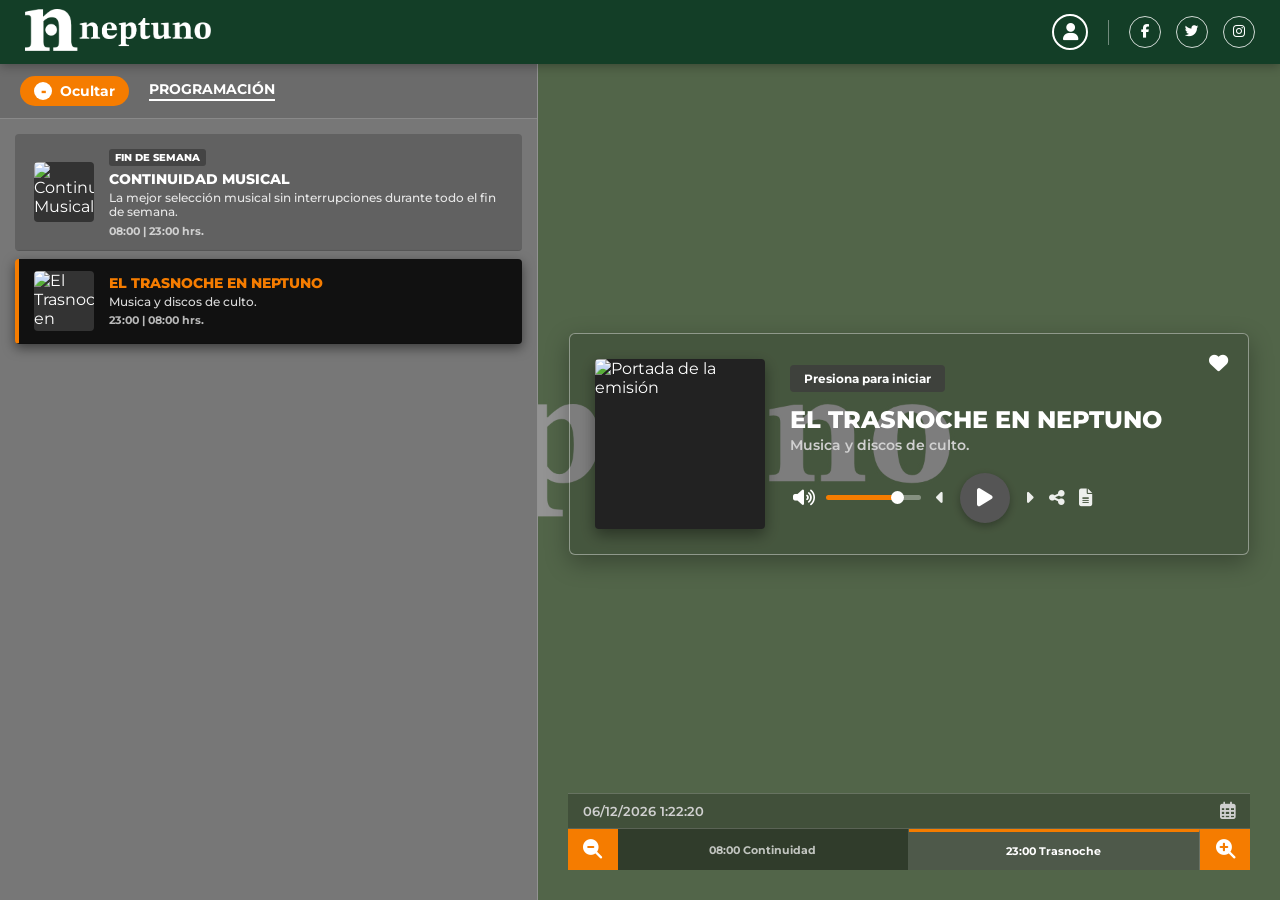
==== commit 5727636e: "wetwetwetwet" ====
--- a/envivo.html
+++ b/envivo.html
@@ -3,434 +3,1062 @@
 <head>
     <meta charset="UTF-8">
     <meta name="viewport" content="width=device-width, initial-scale=1.0">
-    <title>Radio Cooperativa - Reproductor En Vivo</title>
-    <!-- Tailwind CSS -->
-    <script src="https://cdn.tailwindcss.com"></script>
-    <!-- FontAwesome for icons -->
+    <title>Radio Neptuno - En Vivo</title>
+    <!-- Google Fonts: Montserrat -->
+    <link rel="preconnect" href="https://fonts.googleapis.com">
+    <link rel="preconnect" href="https://fonts.gstatic.com" crossorigin>
+    <link href="https://fonts.googleapis.com/css2?family=Montserrat:wght@400;500;600;700;800;900&display=swap" rel="stylesheet">
+    <!-- FontAwesome Icons -->
     <link rel="stylesheet" href="https://cdnjs.cloudflare.com/ajax/libs/font-awesome/6.4.0/css/all.min.css">
     
     <style>
         :root {
-            --bg-blue: #16428c;
-            --bg-blue-dark: #0d2e6c;
-            --bg-panel: #2358b1;
-            --bg-panel-dark: #1b4899;
-            --border-blue: #3b72cf;
+            --header-bg: #133e27;       /* Verde oscuro */
+            --orange-btn: #f57c00;      /* Naranja estilo Beethoven */
+            --bg-dark: #666666;         /* Gris de fondo */
+            --panel-left-bg: #777777;   /* Fondo panel izquierdo */
+            --card-item-bg: #616161;    /* Fondo tarjetas inactivas */
+            --active-black-bg: #111111; /* Fondo NEGRO para el programa actual activo */
+            --border-line: rgba(255, 255, 255, 0.2);
+            --text-main: #ffffff;
+            --text-muted: #d0d0d0;
+        }
+
+        * {
+            box-sizing: border-box;
+            margin: 0;
+            padding: 0;
+            font-family: 'Montserrat', sans-serif;
+            -webkit-font-smoothing: antialiased;
         }
 
         body {
-            font-family: 'Inter', sans-serif;
-            background-color: var(--bg-blue);
-            color: #ffffff;
-        }
-        /* Custom scrollbar for left panel history */
-        ::-webkit-scrollbar {
-            width: 6px;
-        }
-        ::-webkit-scrollbar-track {
-            background: rgba(0, 0, 0, 0.1);
-        }
-        ::-webkit-scrollbar-thumb {
-            background: rgba(255, 255, 255, 0.3);
+            background-color: var(--bg-dark);
+            color: var(--text-main);
+            display: flex;
+            flex-direction: column;
+            height: 100vh;
+            overflow: hidden;
+            position: relative;
+        }
+
+        /* Marca de agua al fondo */
+/* Marca de agua al fondo con imagen */
+        body::before {
+content: "";
+            position: fixed; /* 'fixed' para que se quede fija aunque hagas scroll */
+            top: 0;
+            left: 0;
+            width: 100vw;
+            height: 100vh;
+            background-image: url('../assets/123.jpg');; /* Cambia esto por la ruta o URL de tu imagen */
+            background-size: contain; /* Hace que la imagen se ajuste sin deformarse */
+            background-repeat: repeat;
+            background-position: center;
+            opacity: 0.3; /* Controla la transparencia (equivalente al rgba anterior) */
+            pointer-events: none;
+            z-index: 0;
+            user-select: none;
+        }
+
+        /* ----- HEADER SUPERIOR ----- */
+        header {
+            background-color: var(--header-bg);
+            height: 64px;
+            display: flex;
+            justify-content: space-between;
+            align-items: center;
+            padding: 0 25px;
+            z-index: 10;
+            box-shadow: 0 2px 10px rgba(0,0,0,0.3);
+        }
+
+        .logo-container {
+            display: flex;
+            align-items: center;
+            gap: 12px;
+        }
+
+        .logo-img {
+            height: 42px;
+        }
+
+        .radio-title-text {
+            font-size: 1.3rem;
+            font-weight: 800;
+            color: #ffffff;
+            text-transform: uppercase;
+        }
+
+        .header-social {
+            display: flex;
+            align-items: center;
+            gap: 15px;
+        }
+
+        .user-avatar {
+            width: 36px;
+            height: 36px;
+            border: 2px solid #ffffff;
+            border-radius: 50%;
+            display: flex;
+            align-items: center;
+            justify-content: center;
+            color: #ffffff;
+            font-size: 1.1rem;
+        }
+
+        .header-divider {
+            width: 1px;
+            height: 25px;
+            background-color: rgba(255, 255, 255, 0.4);
+            margin: 0 5px;
+        }
+
+        .social-circle-btn {
+            width: 32px;
+            height: 32px;
+            border: 1px solid rgba(255, 255, 255, 0.8);
+            border-radius: 50%;
+            display: flex;
+            align-items: center;
+            justify-content: center;
+            color: #ffffff;
+            text-decoration: none;
+            font-size: 0.85rem;
+            transition: all 0.2s;
+        }
+
+        .social-circle-btn:hover {
+            background-color: #ffffff;
+            color: var(--header-bg);
+        }
+
+        /* ----- LAYOUT PRINCIPAL ----- */
+        .main-container {
+            display: flex;
+            flex: 1;
+            overflow: hidden;
+            z-index: 1;
+            position: relative;
+        }
+
+        /* Panel Izquierdo: Programación */
+        .left-panel {
+            width: 42%;
+            background-color: var(--panel-left-bg);
+            display: flex;
+            flex-direction: column;
+            border-right: 1px solid var(--border-line);
+            transition: transform 0.3s ease, opacity 0.3s ease;
+            transform: translateX(0);
+            opacity: 1;
+            z-index: 5;
+            position: relative;
+        }
+
+        .left-panel.is-hidden {
+            transform: translateX(-100%);
+            opacity: 0;
+            position: absolute;
+            height: 100%;
+            pointer-events: none;
+        }
+
+        .panel-nav-bar {
+            padding: 12px 20px;
+            display: flex;
+            align-items: center;
+            gap: 20px;
+            border-bottom: 1px solid var(--border-line);
+            background-color: rgba(0, 0, 0, 0.1);
+        }
+
+        /* Botón Ocultar (Naranja) */
+        .btn-ocultar {
+            background-color: var(--orange-btn);
+            color: #ffffff;
+            border: none;
+            padding: 6px 14px;
+            border-radius: 20px;
+            font-size: 0.85rem;
+            font-weight: 700;
+            display: flex;
+            align-items: center;
+            gap: 8px;
+            cursor: pointer;
+        }
+
+        .btn-ocultar .circle-icon {
+            width: 18px;
+            height: 18px;
+            background: #ffffff;
+            color: var(--orange-btn);
+            border-radius: 50%;
+            display: flex;
+            align-items: center;
+            justify-content: center;
+            font-weight: 900;
+            font-size: 0.9rem;
+        }
+
+        .nav-tabs {
+            display: flex;
+            gap: 20px;
+        }
+
+        .nav-tab-item {
+            font-size: 0.85rem;
+            font-weight: 700;
+            color: #ffffff;
+            text-transform: uppercase;
+            border-bottom: 2px solid #ffffff;
+            padding-bottom: 2px;
+        }
+
+        .program-list {
+            flex: 1;
+            overflow-y: auto;
+            padding: 15px;
+            display: flex;
+            flex-direction: column;
+            gap: 8px;
+        }
+
+        /* Tarjeta de Programa */
+        .program-card {
+            background-color: var(--card-item-bg);
+            display: flex;
+            align-items: center;
+            padding: 12px 15px;
+            border-radius: 4px;
+            border-bottom: 1px solid rgba(0,0,0,0.1);
+            border-left: 4px solid transparent;
+            user-select: none;
+        }
+
+        /* ESTADO ACTIVO EN NEGRO */
+        .program-card.active-now {
+            background-color: var(--active-black-bg) !important;
+            border-left: 4px solid var(--orange-btn) !important;
+            box-shadow: 0 4px 12px rgba(0,0,0,0.5);
+        }
+
+        .program-card.active-now .program-title {
+            color: var(--orange-btn);
+        }
+
+        .program-img {
+            width: 60px;
+            height: 60px;
+            border-radius: 4px;
+            object-fit: cover;
+            margin-right: 15px;
+            flex-shrink: 0;
+            background-color: #333;
+        }
+
+        .program-details {
+            flex: 1;
+        }
+
+        .program-title {
+            font-size: 0.9rem;
+            font-weight: 800;
+            text-transform: uppercase;
+            margin-bottom: 3px;
+            color: #ffffff;
+        }
+
+        .program-desc {
+            font-size: 0.75rem;
+            font-weight: 500;
+            color: rgba(255, 255, 255, 0.85);
+            margin-bottom: 4px;
+            line-height: 1.2;
+        }
+
+        .program-time {
+            font-size: 0.7rem;
+            font-weight: 700;
+            color: rgba(255, 255, 255, 0.7);
+        }
+
+        .day-badge {
+            display: inline-block;
+            background: rgba(0,0,0,0.3);
+            padding: 2px 6px;
             border-radius: 3px;
-        }
-        ::-webkit-scrollbar-thumb:hover {
-            background: rgba(255, 255, 255, 0.5);
+            font-size: 0.65rem;
+            font-weight: 800;
+            color: #fff;
+            margin-bottom: 4px;
+            text-transform: uppercase;
+        }
+
+        /* Panel Derecho: Reproductor Principal */
+        .right-panel {
+            flex: 1;
+            display: flex;
+            flex-direction: column;
+            justify-content: space-between;
+            padding: 30px;
+            position: relative;
+            width: 100%;
+        }
+
+        /* Botón Flotante "+" de Mostrar */
+        .btn-mostrar-plus {
+            display: none;
+            position: absolute;
+            top: 20px;
+            left: 20px;
+            width: 40px;
+            height: 40px;
+            background-color: var(--orange-btn);
+            color: #ffffff;
+            border: none;
+            border-radius: 50%;
+            font-size: 1.6rem;
+            font-weight: 700;
+            align-items: center;
+            justify-content: center;
+            cursor: pointer;
+            box-shadow: 0 4px 12px rgba(0,0,0,0.4);
+            z-index: 10;
+        }
+
+        .btn-mostrar-plus:hover {
+            transform: scale(1.08);
+        }
+
+        .player-center-wrapper {
+            flex: 1;
+            display: flex;
+            align-items: center;
+            justify-content: center;
+            width: 100%;
+        }
+
+        /* ----- ESTILO PREDETERMINADO (PC / TABLET) ----- */
+        .player-frame {
+            border: 1px solid rgba(255, 255, 255, 0.4);
+            border-radius: 6px;
+            padding: 25px;
+            display: flex;
+            align-items: center;
+            gap: 25px;
+            background-color: rgba(0, 0, 0, 0.15);
+            position: relative;
+            width: 100%;
+            max-width: 680px;
+            box-shadow: 0 8px 24px rgba(0,0,0,0.3);
+        }
+
+        .cover-art {
+            width: 170px;
+            height: 170px;
+            object-fit: cover;
+            border-radius: 4px;
+            box-shadow: 0 6px 15px rgba(0,0,0,0.4);
+            background-color: #222;
+            display: block;
+        }
+
+        .player-info-block {
+            flex: 1;
+        }
+
+        .tag-start {
+            background-color: rgba(60, 60, 60, 0.8);
+            color: #ffffff;
+            font-size: 0.75rem;
+            font-weight: 700;
+            padding: 6px 14px;
+            border-radius: 4px;
+            display: inline-block;
+            margin-bottom: 15px;
+        }
+
+        .current-title {
+            font-size: 1.5rem;
+            font-weight: 800;
+            text-transform: uppercase;
+            margin-bottom: 4px;
+            line-height: 1.1;
+        }
+
+        .current-desc {
+            font-size: 0.85rem;
+            font-weight: 600;
+            color: var(--text-muted);
+            margin-bottom: 20px;
+        }
+
+        .controls-row {
+            display: flex;
+            align-items: center;
+            gap: 15px;
+            color: rgba(255, 255, 255, 0.9);
+            font-size: 1.1rem;
+        }
+
+        .btn-main-play {
+            width: 50px;
+            height: 50px;
+            border-radius: 50%;
+            background-color: #555555;
+            color: #ffffff;
+            border: none;
+            font-size: 1.3rem;
+            display: flex;
+            align-items: center;
+            justify-content: center;
+            cursor: pointer;
+            box-shadow: 0 3px 8px rgba(0,0,0,0.3);
+            transition: background-color 0.2s, transform 0.1s;
+        }
+
+        .btn-main-play:hover {
+            background-color: #444444;
+            transform: scale(1.05);
+        }
+
+        .volume-control {
+            display: flex;
+            align-items: center;
+            gap: 8px;
+            flex-shrink: 0;
+        }
+        .volume-icon-btn {
+            border: 0;
+            padding: 3px;
+            color: #fff;
+            background: transparent;
+            cursor: pointer;
+            font-size: 1.1rem;
+        }
+        #volume-slider {
+            --volume-fill: 80%;
+            width: 95px;
+            height: 5px;
+            border-radius: 5px;
+            appearance: none;
+            -webkit-appearance: none;
+            background: linear-gradient(to right, var(--orange-btn) var(--volume-fill), rgba(255,255,255,.35) var(--volume-fill));
+            cursor: pointer;
+        }
+        #volume-slider::-webkit-slider-thumb {
+            -webkit-appearance: none;
+            width: 13px;
+            height: 13px;
+            border-radius: 50%;
+            background: #fff;
+        }
+        #volume-slider::-moz-range-thumb {
+            width: 13px;
+            height: 13px;
+            border: none;
+            border-radius: 50%;
+            background: #fff;
+        }
+        @media (max-width: 768px) {
+            #volume-slider { width: 75px; }
+            .controls-row { gap: 8px; }
+        }
+
+        .controls-row i {
+            cursor: pointer;
+        }
+
+        .controls-row i:hover {
+            color: #ffffff;
+        }
+
+        .heart-icon {
+            position: absolute;
+            top: 20px;
+            right: 20px;
+            font-size: 1.2rem;
+            color: #ffffff;
+            cursor: pointer;
+            z-index: 3;
+        }
+
+        /* ----- BARRA INFERIOR DE TIEMPO ----- */
+        .timeline-wrapper {
+            background-color: rgba(0, 0, 0, 0.2);
+            border-top: 1px solid var(--border-line);
+            width: 100%;
+        }
+
+        .timeline-header-info {
+            display: flex;
+            justify-content: space-between;
+            align-items: center;
+            padding: 8px 15px;
+            font-size: 0.8rem;
+            font-weight: 600;
+            color: var(--text-muted);
+        }
+
+        .timeline-bar {
+            display: flex;
+            height: 42px;
+            background-color: rgba(0, 0, 0, 0.25);
+            border-top: 1px solid var(--border-line);
+            position: relative;
+        }
+
+        .timeline-zoom-btn {
+            width: 50px;
+            background-color: var(--orange-btn);
+            color: #ffffff;
+            display: flex;
+            align-items: center;
+            justify-content: center;
+            font-size: 1.2rem;
+            flex-shrink: 0;
+            cursor: pointer;
+        }
+
+        .timeline-slots {
+            flex: 1;
+            display: flex;
+            overflow-x: auto;
+            scrollbar-width: none;
+        }
+
+        .timeline-slots::-webkit-scrollbar {
+            display: none;
+        }
+
+        .time-slot {
+            flex: 1;
+            min-width: 110px;
+            border-right: 1px solid rgba(255, 255, 255, 0.15);
+            display: flex;
+            align-items: center;
+            justify-content: center;
+            font-size: 0.7rem;
+            font-weight: 700;
+            color: rgba(255, 255, 255, 0.7);
+            padding: 0 4px;
+            text-align: center;
+            white-space: nowrap;
+        }
+
+        .time-slot.active-slot {
+            background-color: rgba(255, 255, 255, 0.15);
+            color: #ffffff;
+            border-top: 3px solid var(--orange-btn);
+        }
+
+        /* ----- ADAPTACIÓN ÚNICAMENTE PARA CELULARES (< 768px) ----- */
+        @media (max-width: 768px) {
+            body {
+                height: auto;
+                min-height: 100vh;
+                overflow-y: auto;
+            }
+
+            header {
+                padding: 0 15px;
+            }
+
+            .main-container {
+                flex-direction: column;
+                height: auto;
+                overflow: visible;
+            }
+
+            .left-panel {
+                width: 100% !important;
+                transform: none !important;
+                position: relative !important;
+                opacity: 1 !important;
+                border-right: none;
+                border-top: 1px solid var(--border-line);
+            }
+
+            .left-panel.is-hidden {
+                display: none;
+            }
+
+            .right-panel {
+                padding: 15px;
+            }
+
+            .player-frame {
+                flex-direction: column;
+                align-items: flex-start;
+                padding: 20px 15px;
+                min-height: 300px;
+                justify-content: flex-end;
+                background-size: cover !important;
+                background-position: center !important;
+                position: relative;
+            }
+
+            .player-frame::before {
+                content: "";
+                position: absolute;
+                inset: 0;
+                background: linear-gradient(180deg, rgba(0, 0, 0, 0.2) 0%, rgba(0, 0, 0, 0.75) 50%, rgba(0, 0, 0, 0.95) 100%);
+                z-index: 1;
+            }
+
+            .cover-art {
+                display: none;
+            }
+
+            .tag-start {
+                position: relative;
+                z-index: 2;
+                margin-bottom: 8px;
+            }
+
+            .current-title {
+                font-size: 1.3rem;
+                position: relative;
+                z-index: 2;
+            }
+
+            .current-desc {
+                font-size: 0.8rem;
+                position: relative;
+                z-index: 2;
+                margin-bottom: 15px;
+            }
+
+            .controls-row {
+                width: 100%;
+                justify-content: space-between;
+                position: relative;
+                z-index: 2;
+            }
         }
     </style>
 </head>
-<body class="min-h-screen flex flex-col justify-between selection:bg-blue-600 selection:text-white">
-
-    <header class="w-full bg-[#0d2e6c] py-3 px-4 md:px-8 border-b border-[#1b4f9c] flex justify-between items-center shadow-md">
-        <!-- Logo Cooperativa -->
-        <div class="flex items-center space-x-3">
-            <div class="text-white font-black text-2xl tracking-tighter italic flex items-center select-none">
-                cooperativa
-                <span class="w-2.5 h-2.5 bg-red-500 rounded-full ml-0.5 mb-2"></span>
+<body>
+
+    <!-- Header / Barra Superior -->
+    <header>
+            <div class="logo-container">
+                <a class="logo-link" href="/">
+                    <img class="logo-img" src="/assets/logo-neptuno.png" alt="Radio Neptuno">
+                </a>
             </div>
-            <span class="hidden sm:inline-block text-xs uppercase bg-blue-900/60 text-blue-200 px-2 py-0.5 rounded border border-blue-500/30">
-                En Vivo
-            </span>
-        </div>
-
-        <!-- Social Icons -->
-        <div class="flex items-center space-x-3">
-            <a href="https://facebook.com" target="_blank" rel="noopener" aria-label="Facebook" class="w-8 h-8 rounded-full bg-[#1852a3] hover:bg-[#2563eb] flex items-center justify-center text-white transition-colors">
-                <i class="fab fa-facebook-f text-sm"></i>
-            </a>
-            <a href="https://twitter.com" target="_blank" rel="noopener" aria-label="Twitter" class="w-8 h-8 rounded-full bg-[#1852a3] hover:bg-[#2563eb] flex items-center justify-center text-white transition-colors">
-                <i class="fab fa-twitter text-sm"></i>
-            </a>
-            <a href="https://instagram.com" target="_blank" rel="noopener" aria-label="Instagram" class="w-8 h-8 rounded-full bg-[#1852a3] hover:bg-[#2563eb] flex items-center justify-center text-white transition-colors">
-                <i class="fab fa-instagram text-sm"></i>
-            </a>
+        <div class="header-social">
+            <div class="user-avatar"><i class="fa-solid fa-user"></i></div>
+            <div class="header-divider"></div>
+            <a href="#" class="social-circle-btn"><i class="fa-brands fa-facebook-f"></i></a>
+            <a href="#" class="social-circle-btn"><i class="fa-brands fa-twitter"></i></a>
+            <a href="#" class="social-circle-btn"><i class="fa-brands fa-instagram"></i></a>
         </div>
     </header>
 
-    <main class="flex-1 max-w-7xl w-full mx-auto p-4 md:p-6 grid grid-cols-1 lg:grid-cols-12 gap-6 items-start">
-        
-        <!-- LEFT COLUMN: Live Metadata History Log -->
-        <section class="lg:col-span-6 bg-[#2358b1] rounded-lg shadow-xl border border-[#3b72cf] flex flex-col h-[580px] overflow-hidden">
+    <!-- Contenido Principal -->
+    <div class="main-container">
+
+        <!-- Panel Izquierdo: Programación -->
+        <div class="left-panel" id="left-panel">
+            <div class="panel-nav-bar">
+                <button class="btn-ocultar" onclick="hidePanel()">
+                    <span class="circle-icon">-</span> Ocultar
+                </button>
+                <div class="nav-tabs">
+                    <div class="nav-tab-item">Programación</div>
+                </div>
+            </div>
+
+            <div class="program-list" id="program-list">
+
+                <!-- EXCLUSIVO FIN DE SEMANA -->
+                <div class="program-card" id="card-continuidad">
+                    <img class="program-img" src="https://images.unsplash.com/photo-1511671782779-c97d3d27a1d4?w=300&auto=format&fit=crop" alt="Continuidad Musical">
+                    <div class="program-details">
+                        <span class="day-badge">Fin de Semana</span>
+                        <div class="program-title">Continuidad Musical</div>
+                        <div class="program-desc">La mejor selección musical sin interrupciones durante todo el fin de semana.</div>
+                        <div class="program-time">08:00 | 23:00 hrs.</div>
+                    </div>
+                </div>
+
+                <!-- 08:00 - 11:30 (Lunes a Viernes) -->
+                <div class="program-card" id="prog-matinal">
+                    <img class="program-img" src="https://images.unsplash.com/photo-1511671782779-c97d3d27a1d4?w=300&auto=format&fit=crop" alt="El Matinal de Neptuno">
+                    <div class="program-details">
+                        <div class="program-title">El Matinal de Neptuno</div>
+                        <div class="program-desc">Música vibrante para comenzar el día con energía positiva.</div>
+                        <div class="program-time">08:00 | 11:30 hrs.</div>
+                    </div>
+                </div>
+
+                <!-- 11:30 - 17:00 (Lunes a Viernes) -->
+                <div class="program-card" id="prog-musica">
+                    <img class="program-img" src="https://images.unsplash.com/photo-1470225620780-dba8ba36b745?w=300&auto=format&fit=crop" alt="Musica en Neptuno">
+                    <div class="program-details">
+                        <div class="program-title">Musica en Neptuno</div>
+                        <div class="program-desc">La mejor selección musical para impulsar la jornada.</div>
+                        <div class="program-time">11:30 | 17:00 hrs.</div>
+                    </div>
+                </div>
+
+                <!-- 17:00 - 19:00 (Lunes a Viernes) -->
+                <div class="program-card" id="prog-movimiento">
+                    <img class="program-img" src="https://images.unsplash.com/photo-1514525253161-7a46d19cd819?w=300&auto=format&fit=crop" alt="En Movimiento">
+                    <div class="program-details">
+                        <div class="program-title">En Movimiento</div>
+                        <div class="program-desc">Actualidad nacional, rock y pop, eventos, tránsito y servicios.</div>
+                        <div class="program-time">17:00 | 19:00 hrs.</div>
+                    </div>
+                </div>
+
+                <!-- 19:00 - 20:45 (Lunes a Viernes) -->
+                <div class="program-card" id="prog-pica">
+                    <img class="program-img" src="https://images.unsplash.com/photo-1493225457124-a3eb161ffa5f?w=300&auto=format&fit=crop" alt="La Pica de Neptuno">
+                    <div class="program-details">
+                        <div class="program-title">La Pica de Neptuno</div>
+                        <div class="program-desc">Música Chilena, Actualidad, datos y mucho mas!.</div>
+                        <div class="program-time">19:00 | 20:45 hrs.</div>
+                    </div>
+                </div>
+
+                <!-- 20:45 - 23:00 (Lunes a Viernes) -->
+                <div class="program-card" id="prog-auditor">
+                    <img class="program-img" src="https://images.unsplash.com/photo-1518609878373-06d740f60d8b?w=300&auto=format&fit=crop" alt="La Noche del Auditor">
+                    <div class="program-details">
+                        <div class="program-title">La Noche del Auditor</div>
+                        <div class="program-desc">Música variada para acompañar trabajo y estudio.</div>
+                        <div class="program-time" id="time-noche-auditor">20:45 | 23:00 hrs.</div>
+                    </div>
+                </div>
+
+                <!-- SOLO VIERNES: 22:00 - 23:00 -->
+                <div class="program-card" id="card-frecuencia-arcana" style="display: none;">
+                    <img class="program-img" src="https://images.unsplash.com/photo-1518709268805-4e9042af9f23?w=300&auto=format&fit=crop" alt="Frecuencia Arcana">
+                    <div class="program-details">
+                        <span class="day-badge">Especial Viernes</span>
+                        <div class="program-title">Frecuencia Arcana</div>
+                        <div class="program-desc">Tarot, predicciones, Signos, Cartas y mucho mas con Agustín Soto.</div>
+                        <div class="program-time">22:00 | 23:00 hrs.</div>
+                    </div>
+                </div>
+
+                <!-- 23:00 - 08:00 (Todos los días) -->
+                <div class="program-card" id="prog-trasnoche">
+                    <img class="program-img" src="https://images.unsplash.com/photo-1508700115892-45ecd05ae2ad?w=300&auto=format&fit=crop" alt="El Trasnoche en Neptuno">
+                    <div class="program-details">
+                        <div class="program-title">El Trasnoche en Neptuno</div>
+                        <div class="program-desc">Musica y discos de culto.</div>
+                        <div class="program-time">23:00 | 08:00 hrs.</div>
+                    </div>
+                </div>
+
+            </div>
+        </div>
+
+        <!-- Panel Derecho: Reproductor Principal -->
+        <div class="right-panel" id="right-panel">
             
-            <!-- Panel Toolbar -->
-            <div class="bg-[#1b4899] px-4 py-3 flex justify-between items-center border-b border-[#2e68ce]">
-                <div class="flex items-center space-x-2">
-                    <span class="w-2 h-2 rounded-full bg-emerald-400 animate-ping"></span>
-                    <span class="text-xs uppercase font-bold tracking-wider text-slate-100">Historial en Vivo</span>
-                </div>
-                <div class="text-[11px] uppercase tracking-wider text-blue-200" id="last-update-tag">
-                    Sincronizando Zeno.fm...
-                </div>
-            </div>
-
-            <!-- Date/Status Bar -->
-            <div class="bg-[#2052a6] px-4 py-2 flex justify-between items-center text-xs font-medium border-b border-[#3067c2] text-blue-100">
-                <span id="current-date-display" class="font-bold tracking-wide">
-                    Cargando fecha...
-                </span>
-                <span class="text-[11px] bg-[#16428c] px-2 py-0.5 rounded border border-blue-400/30">
-                    Transmisión Continua
-                </span>
-            </div>
-
-            <!-- Dynamic Track History Container -->
-            <div id="history-list" class="flex-1 overflow-y-auto p-3 space-y-2">
-                <!-- Program/Song items inserted dynamically -->
-            </div>
-        </section>
-
-        <!-- RIGHT COLUMN: Active Player with Live Cover Art & Stream Controls -->
-        <section class="lg:col-span-6 flex flex-col space-y-6">
-            
-            <!-- Player Card -->
-            <div class="bg-[#2358b1] border border-[#3b72cf] rounded-xl p-5 shadow-2xl relative">
-                
-                <div class="flex flex-col sm:flex-row items-center gap-5">
-                    
-                    <!-- Cover Art Container -->
-                    <div class="relative w-44 h-44 sm:w-48 sm:h-48 shrink-0 rounded-xl overflow-hidden shadow-2xl bg-[#0d2857] border-2 border-blue-400/30 group">
-                        <img id="player-cover-art" src="https://images.unsplash.com/photo-1511671782779-c97d3d27a1d4?w=600&auto=format&fit=crop&q=80" alt="Carátula" class="w-full h-full object-cover transition-transform duration-500 group-hover:scale-105">
-                        <div class="absolute inset-0 bg-gradient-to-t from-black/60 via-transparent to-transparent"></div>
+            <button class="btn-mostrar-plus" id="btn-show-plus" onclick="showPanel()" title="Mostrar programación">
+                +
+            </button>
+
+            <div class="player-center-wrapper">
+                <div class="player-frame" id="player-frame">
+                    <i class="fa-solid fa-heart heart-icon"></i>
+                    <img id="main-art" class="cover-art" src="https://images.unsplash.com/photo-1511671782779-c97d3d27a1d4?w=300&auto=format&fit=crop" alt="Portada de la emisión">
+                    <div class="player-info-block">
+                        <div class="tag-start">Presiona para iniciar</div>
+                        <div class="current-title" id="main-title">Radio Neptuno</div>
+                        <div class="current-desc" id="main-desc">Cargando programación en vivo...</div>
                         
-                        <!-- Badge sobre la carátula -->
-                        <div class="absolute bottom-2 left-2 right-2 flex justify-between items-center">
-                            <span class="text-[10px] font-bold uppercase tracking-widest bg-blue-600/80 backdrop-blur-md px-2 py-0.5 rounded text-white shadow">
-                                En Vivo
-                            </span>
+                        <div class="controls-row">
+                            <div class="volume-control">
+                                <button type="button" id="mute-btn" class="volume-icon-btn" aria-label="Silenciar radio" title="Silenciar o activar sonido">
+                                    <i class="fa-solid fa-volume-high" id="volume-icon"></i>
+                                </button>
+                                <input type="range" id="volume-slider" min="0" max="100" value="80" step="1" aria-label="Volumen" title="Volumen: 80%">
+                            </div>
+                            <i class="fa-solid fa-caret-left"></i>
+
+                            <button class="btn-main-play" id="play-btn" onclick="togglePlay()">
+                                <i class="fa-solid fa-play"></i>
+                            </button>
+
+                            <i class="fa-solid fa-caret-right"></i>
+                            <i class="fa-solid fa-share-nodes"></i>
+                            <i class="fa-solid fa-file-lines"></i>
                         </div>
                     </div>
-
-                    <!-- Song Info & Player Controls -->
-                    <div class="flex-1 w-full flex flex-col justify-between space-y-4 text-center sm:text-left">
-                        
-                        <div>
-                            <!-- Audio Status Badge -->
-                            <div class="inline-flex items-center bg-[#16428c] text-blue-200 text-[10px] font-bold uppercase tracking-wider px-2.5 py-0.5 rounded-full mb-2 shadow-sm border border-blue-500/30">
-                                <span id="player-status-badge" class="w-1.5 h-1.5 rounded-full bg-emerald-400 inline-block mr-1.5 animate-pulse"></span>
-                                <span id="player-status-text">Listo para reproducir</span>
-                            </div>
-
-                            <!-- Live Track Title & Artist -->
-                            <h2 id="player-track-title" class="text-lg sm:text-xl font-bold text-white tracking-tight leading-snug line-clamp-2">
-                                Radio Cooperativa
-                            </h2>
-                            <p id="player-track-artist" class="text-sm font-medium text-blue-200 mt-1 line-clamp-1">
-                                Transmisión Oficial
-                            </p>
-                        </div>
-
-                        <!-- Audio Control Toolbar -->
-                        <div class="flex flex-wrap items-center justify-between gap-3 pt-3 border-t border-blue-400/20">
-                            
-                            <!-- Volume Controls -->
-                            <div class="flex items-center space-x-2 bg-[#16428c]/60 px-3 py-1.5 rounded-lg border border-blue-400/20">
-                                <button id="btn-mute" aria-label="Silenciar" class="text-blue-200 hover:text-white transition-colors">
-                                    <i id="volume-icon" class="fas fa-volume-high text-sm"></i>
-                                </button>
-                                <input type="range" id="volume-slider" min="0" max="1" step="0.01" value="0.8" class="w-16 sm:w-20 accent-blue-400 cursor-pointer h-1.5 bg-blue-900 rounded-lg">
-                            </div>
-
-                            <!-- Big Play/Pause Button -->
-                            <div class="flex items-center space-x-3">
-                                <button id="btn-main-play" aria-label="Reproducir / Pausar" class="w-14 h-14 rounded-full bg-blue-500 hover:bg-blue-400 text-white flex items-center justify-center shadow-xl transition-all transform active:scale-95 border-2 border-white/20">
-                                    <i id="main-play-icon" class="fas fa-play text-xl ml-1"></i>
-                                </button>
-                            </div>
-
-                            <!-- Action Icons -->
-                            <div class="flex items-center space-x-2 text-blue-200">
-                                <button id="btn-share" title="Compartir Emisora" class="p-2 hover:bg-blue-700/50 rounded-lg hover:text-white transition-colors">
-                                    <i class="fas fa-share-nodes text-sm"></i>
-                                </button>
-                                <button id="btn-info" title="Información de la Emisora" class="p-2 hover:bg-blue-700/50 rounded-lg hover:text-white transition-colors">
-                                    <i class="fas fa-circle-info text-sm"></i>
-                                </button>
-                            </div>
-
-                        </div>
-
+                </div>
+            </div>
+
+            <!-- Línea de tiempo inferior -->
+            <div class="timeline-wrapper">
+                <div class="timeline-header-info">
+                    <span id="live-clock">--/--/---- --:--:--</span>
+                    <i class="fa-regular fa-calendar-days" style="font-size: 1.1rem;"></i>
+                </div>
+                <div class="timeline-bar">
+                    <div class="timeline-zoom-btn"><i class="fa-solid fa-magnifying-glass-minus"></i></div>
+                    <div class="timeline-slots" id="timeline-slots">
+                        <!-- Generado dinámicamente según el día -->
                     </div>
-                </div>
-
+                    <div class="timeline-zoom-btn"><i class="fa-solid fa-magnifying-glass-plus"></i></div>
+                </div>
             </div>
 
-        </section>
-
-    </main>
-
-    <!-- Hidden HTML5 Audio Element -->
-    <audio id="audio-stream" preload="none"></audio>
-
-    <!-- Modal para Notificaciones (reemplazo de alert) -->
-    <div id="custom-modal" class="fixed inset-0 bg-black/60 backdrop-blur-sm z-50 hidden flex items-center justify-center p-4">
-        <div class="bg-[#1b4899] border border-blue-400/30 rounded-xl p-6 max-w-sm w-full shadow-2xl text-center space-y-4">
-            <div class="w-12 h-12 bg-blue-600/30 text-blue-300 rounded-full flex items-center justify-center mx-auto text-xl">
-                <i class="fas fa-radio"></i>
-            </div>
-            <h3 id="modal-title" class="text-lg font-bold text-white">Radio Cooperativa</h3>
-            <p id="modal-message" class="text-sm text-blue-100">Mensaje del reproductor.</p>
-            <button id="modal-close-btn" class="w-full py-2 bg-blue-500 hover:bg-blue-400 text-white rounded-lg font-semibold shadow transition-colors">
-                Aceptar
-            </button>
         </div>
+
     </div>
 
     <script>
-        // CONFIGURATION
-        const CONFIG = {
-            streamUrl: "https://stream.zeno.fm/lqnwrpclo7hvv",
-            stationId: "lqnwrpclo7hvv",
-            metaUrl: "https://api.zeno.fm/mounts/v2/snippet/lqnwrpclo7hvv",
-            updateInterval: 15000, // 15 seconds
-            defaultCover: "https://images.unsplash.com/photo-1511671782779-c97d3d27a1d4?w=600&auto=format&fit=crop&q=80"
-        };
-
-        // STATE VARIABLES
-        let isPlaying = false;
-        let currentRawSong = "";
-        let songHistory = [];
-
-        // DOM ELEMENTS
-        const audioElement = document.getElementById('audio-stream');
-        audioElement.src = CONFIG.streamUrl;
-
-        const btnMainPlay = document.getElementById('btn-main-play');
-        const mainPlayIcon = document.getElementById('main-play-icon');
-        const playerTrackTitle = document.getElementById('player-track-title');
-        const playerTrackArtist = document.getElementById('player-track-artist');
-        const playerCoverArt = document.getElementById('player-cover-art');
-        const playerStatusBadge = document.getElementById('player-status-badge');
-        const playerStatusText = document.getElementById('player-status-text');
+        const radioAudio = new Audio("https://stream.zeno.fm/lqnwrpclo7hvv");
+        radioAudio.preload = "none";
+        let lastActiveId = "";
+        let lastIsWeekend = null;
+
+        function hidePanel() {
+            document.getElementById('left-panel').classList.add('is-hidden');
+            document.getElementById('btn-show-plus').style.display = 'flex';
+        }
+
+        function showPanel() {
+            document.getElementById('left-panel').classList.remove('is-hidden');
+            document.getElementById('btn-show-plus').style.display = 'none';
+        }
+
+        function syncScheduleWithTime() {
+            const now = new Date();
+            const day = now.getDay(); // 0 = Domingo, 5 = Viernes, 6 = Sábado
+            const hours = now.getHours();
+            const minutes = now.getMinutes();
+            const totalMinutes = hours * 60 + minutes;
+
+            const isWeekend = (day === 0 || day === 6);
+            const isFriday = (day === 5);
+
+            const continuityCard = document.getElementById('card-continuidad');
+            const arcanaCard = document.getElementById('card-frecuencia-arcana');
+            const timeNocheAuditor = document.getElementById('time-noche-auditor');
+            const matinalCard = document.getElementById('prog-matinal');
+            const musicaCard = document.getElementById('prog-musica');
+            const movimientoCard = document.getElementById('prog-movimiento');
+            const picaCard = document.getElementById('prog-pica');
+            const auditorCard = document.getElementById('prog-auditor');
+            const timelineSlots = document.getElementById('timeline-slots');
+
+            // Actualizar la estructura de la barra inferior dinámicamente si cambia el tipo de día
+            if (lastIsWeekend !== isWeekend) {
+                lastIsWeekend = isWeekend;
+                if (isWeekend) {
+                    timelineSlots.innerHTML = `
+                        <div class="time-slot" id="ts-continuidad">08:00 Continuidad</div>
+                        <div class="time-slot" id="ts-trasnoche">23:00 Trasnoche</div>
+                    `;
+                } else {
+                    timelineSlots.innerHTML = `
+                        <div class="time-slot" id="ts-matinal">08:00 Matinal</div>
+                        <div class="time-slot" id="ts-musica">11:30 Música</div>
+                        <div class="time-slot" id="ts-movimiento">17:00 Movimiento</div>
+                        <div class="time-slot" id="ts-pica">19:00 Pica</div>
+                        <div class="time-slot" id="ts-auditor">20:45 Auditor</div>
+                        <div class="time-slot" id="ts-trasnoche">23:00 Trasnoche</div>
+                    `;
+                }
+            }
+
+            // Visibilidad de lista en panel izquierdo según día
+            if (isWeekend) {
+                continuityCard.style.display = 'flex';
+                matinalCard.style.display = 'none';
+                musicaCard.style.display = 'none';
+                movimientoCard.style.display = 'none';
+                picaCard.style.display = 'none';
+                auditorCard.style.display = 'none';
+                if (arcanaCard) arcanaCard.style.display = 'none';
+            } else {
+                continuityCard.style.display = 'none';
+                matinalCard.style.display = 'flex';
+                musicaCard.style.display = 'flex';
+                movimientoCard.style.display = 'flex';
+                picaCard.style.display = 'flex';
+                auditorCard.style.display = 'flex';
+
+                if (isFriday) {
+                    arcanaCard.style.display = 'flex';
+                    timeNocheAuditor.innerText = '20:45 | 22:00 hrs.';
+                } else {
+                    arcanaCard.style.display = 'none';
+                    timeNocheAuditor.innerText = '20:45 | 23:00 hrs.';
+                }
+            }
+
+            let activeCardId = 'prog-trasnoche';
+            let slotKey = 'ts-trasnoche';
+
+            const m0800 = 8 * 60;         
+            const m2300 = 23 * 60;        
+
+            if (isWeekend) {
+                if (totalMinutes >= m0800 && totalMinutes < m2300) {
+                    activeCardId = 'card-continuidad';
+                    slotKey = 'ts-continuidad';
+                } else {
+                    activeCardId = 'prog-trasnoche';
+                    slotKey = 'ts-trasnoche';
+                }
+            } else {
+                const m1130 = 11 * 60 + 30;
+                const m1700 = 17 * 60;
+                const m1900 = 19 * 60;
+                const m2045 = 20 * 60 + 45;
+                const m2200 = 22 * 60;
+
+                if (totalMinutes >= m0800 && totalMinutes < m1130) {
+                    activeCardId = 'prog-matinal';
+                    slotKey = 'ts-matinal';
+                } else if (totalMinutes >= m1130 && totalMinutes < m1700) {
+                    activeCardId = 'prog-musica';
+                    slotKey = 'ts-musica';
+                } else if (totalMinutes >= m1700 && totalMinutes < m1900) {
+                    activeCardId = 'prog-movimiento';
+                    slotKey = 'ts-movimiento';
+                } else if (totalMinutes >= m1900 && totalMinutes < m2045) {
+                    activeCardId = 'prog-pica';
+                    slotKey = 'ts-pica';
+                } else if (isFriday && totalMinutes >= m2045 && totalMinutes < m2200) {
+                    activeCardId = 'prog-auditor';
+                    slotKey = 'ts-auditor';
+                } else if (isFriday && totalMinutes >= m2200 && totalMinutes < m2300) {
+                    activeCardId = 'card-frecuencia-arcana';
+                    slotKey = 'ts-auditor';
+                } else if (!isFriday && totalMinutes >= m2045 && totalMinutes < m2300) {
+                    activeCardId = 'prog-auditor';
+                    slotKey = 'ts-auditor';
+                } else {
+                    activeCardId = 'prog-trasnoche';
+                    slotKey = 'ts-trasnoche';
+                }
+            }
+
+            if (activeCardId !== lastActiveId) {
+                lastActiveId = activeCardId;
+
+                document.querySelectorAll('.program-card').forEach(c => c.classList.remove('active-now'));
+
+                const targetCard = document.getElementById(activeCardId);
+                if (targetCard) {
+                    targetCard.classList.add('active-now');
+
+                    const title = targetCard.querySelector('.program-title').innerText;
+                    const desc = targetCard.querySelector('.program-desc').innerText;
+                    const imgSrc = targetCard.querySelector('.program-img').src;
+
+                    document.getElementById('main-title').innerText = title;
+                    document.getElementById('main-desc').innerText = desc;
+                    document.getElementById('main-art').src = imgSrc;
+
+                    if (window.innerWidth <= 768) {
+                        document.getElementById('player-frame').style.background = `url('${imgSrc}')`;
+                    }
+                }
+            }
+
+            document.querySelectorAll('.time-slot').forEach(s => s.classList.remove('active-slot'));
+            const activeSlot = document.getElementById(slotKey);
+            if (activeSlot) {
+                activeSlot.classList.add('active-slot');
+            }
+        }
+
+        function updateClock() {
+            const now = new Date();
+            const dateStr = now.toLocaleDateString('es-ES', { day: '2-digit', month: '2-digit', year: 'numeric' });
+            const timeStr = now.toLocaleTimeString('es-ES');
+            document.getElementById('live-clock').innerText = `${dateStr} ${timeStr}`;
+            
+            syncScheduleWithTime();
+        }
+
+        setInterval(updateClock, 1000);
+        updateClock();
+
         const volumeSlider = document.getElementById('volume-slider');
-        const btnMute = document.getElementById('btn-mute');
+        const muteButton = document.getElementById('mute-btn');
         const volumeIcon = document.getElementById('volume-icon');
-        const historyList = document.getElementById('history-list');
-        const lastUpdateTag = document.getElementById('last-update-tag');
-        const currentDateDisplay = document.getElementById('current-date-display');
-        
-        const customModal = document.getElementById('custom-modal');
-        const modalTitle = document.getElementById('modal-title');
-        const modalMessage = document.getElementById('modal-message');
-        const modalCloseBtn = document.getElementById('modal-close-btn');
-
-        function togglePlayPause() {
-            if (isPlaying) {
-                audioElement.pause();
-                isPlaying = false;
-                mainPlayIcon.className = "fas fa-play text-xl ml-1";
-                playerStatusBadge.className = "w-1.5 h-1.5 rounded-full bg-amber-400 inline-block mr-1.5";
-                playerStatusText.textContent = "Pausado";
+        radioAudio.volume = 0.8;
+        let previousVolume = 0.8;
+
+        function updateVolumeUI() {
+            const level = radioAudio.muted ? 0 : radioAudio.volume;
+            volumeSlider.value = Math.round(level * 100);
+            volumeSlider.style.setProperty('--volume-fill', `${level * 100}%`);
+            volumeSlider.title = `Volumen: ${Math.round(level * 100)}%`;
+            volumeIcon.className = level === 0 ? 'fa-solid fa-volume-xmark' :
+                level < 0.5 ? 'fa-solid fa-volume-low' : 'fa-solid fa-volume-high';
+            muteButton.setAttribute('aria-label', level === 0 ? 'Activar sonido' : 'Silenciar radio');
+        }
+
+        volumeSlider.addEventListener('input', () => {
+            radioAudio.volume = Number(volumeSlider.value) / 100;
+            radioAudio.muted = false;
+            if (radioAudio.volume > 0) previousVolume = radioAudio.volume;
+            updateVolumeUI();
+        });
+
+        muteButton.addEventListener('click', () => {
+            if (!radioAudio.muted && radioAudio.volume > 0) {
+                previousVolume = radioAudio.volume;
+                radioAudio.muted = true;
             } else {
-                audioElement.play().then(() => {
-                    isPlaying = true;
-                    mainPlayIcon.className = "fas fa-pause text-xl";
-                    playerStatusBadge.className = "w-1.5 h-1.5 rounded-full bg-emerald-400 inline-block mr-1.5 animate-pulse";
-                    playerStatusText.textContent = "Reproduciendo en Vivo";
-                }).catch(err => {
-                    showModal("Error de Reproducción", "No se pudo iniciar el audio automáticamente. Haz clic en reproducir nuevamente.");
-                });
-            }
-        }
-
-        btnMainPlay.addEventListener('click', togglePlayPause);
-
-        // Volume control
-        volumeSlider.addEventListener('input', (e) => {
-            const val = parseFloat(e.target.value);
-            audioElement.volume = val;
-            audioElement.muted = (val === 0);
-            updateVolumeIcon(val);
+                if (radioAudio.volume === 0) radioAudio.volume = previousVolume || 0.8;
+                radioAudio.muted = false;
+            }
+            updateVolumeUI();
         });
-
-        btnMute.addEventListener('click', () => {
-            audioElement.muted = !audioElement.muted;
-            if (audioElement.muted) {
-                volumeIcon.className = "fas fa-volume-xmark text-sm text-red-400";
-                volumeSlider.value = 0;
-            } else {
-                volumeSlider.value = audioElement.volume > 0 ? audioElement.volume : 0.8;
-                audioElement.volume = volumeSlider.value;
-                updateVolumeIcon(audioElement.volume);
-            }
+        updateVolumeUI();
+
+        const playButton = document.getElementById('play-btn');
+        const statusLabel = document.querySelector('.tag-start');
+
+        function updatePlayButton() {
+            const playing = !radioAudio.paused;
+            playButton.innerHTML = playing
+                ? '<i class="fa-solid fa-pause"></i>'
+                : '<i class="fa-solid fa-play"></i>';
+            playButton.setAttribute('aria-label', playing ? 'Pausar radio' : 'Reproducir radio');
+            statusLabel.textContent = playing ? 'En vivo' : 'Presiona para iniciar';
+        }
+
+        async function togglePlay() {
+            if (!radioAudio.paused) {
+                radioAudio.pause();
+                return;
+            }
+            statusLabel.textContent = 'Conectando...';
+            try {
+                await radioAudio.play();
+            } catch (error) {
+                console.error('No se pudo reproducir la radio:', error);
+                statusLabel.textContent = 'No se pudo conectar. Intenta nuevamente.';
+                updatePlayButton();
+                statusLabel.textContent = 'Error de conexión. Intenta nuevamente.';
+            }
+        }
+
+        radioAudio.addEventListener('play', updatePlayButton);
+        radioAudio.addEventListener('pause', updatePlayButton);
+        radioAudio.addEventListener('ended', updatePlayButton);
+        radioAudio.addEventListener('error', () => {
+            updatePlayButton();
+            statusLabel.textContent = 'Error de transmisión. Intenta nuevamente.';
         });
-
-        function updateVolumeIcon(val) {
-            if (val === 0 || audioElement.muted) {
-                volumeIcon.className = "fas fa-volume-xmark text-sm text-red-400";
-            } else if (val < 0.5) {
-                volumeIcon.className = "fas fa-volume-low text-sm";
-            } else {
-                volumeIcon.className = "fas fa-volume-high text-sm";
-            }
-        }
-
-        async function fetchiTunesCover(artist, title) {
-            try {
-                const query = encodeURIComponent(`${artist} ${title}`.trim());
-                if (!query) return CONFIG.defaultCover;
-
-                const response = await fetch(`https://itunes.apple.com/search?term=${query}&entity=song&limit=1`);
-                if (!response.ok) return CONFIG.defaultCover;
-
-                const data = await response.json();
-                if (data.results && data.results.length > 0) {
-                    const artwork100 = data.results[0].artworkUrl100;
-                    // Upgrade artwork to 600x600 resolution
-                    return artwork100.replace('100x100bb', '600x600bb');
-                }
-            } catch (err) {
-                console.warn("Error buscando carátula en iTunes:", err);
-            }
-            return CONFIG.defaultCover;
-        }
-
-        async function fetchZenoMetadata() {
-            try {
-                // Cache-busting timestamp
-                const res = await fetch(`${CONFIG.metaUrl}?_=${Date.now()}`);
-                if (!res.ok) throw new Error("Error en servidor Zeno");
-
-                const data = await res.json();
-                let rawTitle = data.streamTitle || data.title || "";
-
-                if (!rawTitle || rawTitle.trim() === "") {
-                    rawTitle = "Radio Cooperativa - Transmisión en Vivo";
-                }
-
-                // If song changed
-                if (rawTitle !== currentRawSong) {
-                    currentRawSong = rawTitle;
-                    await processNewTrack(rawTitle);
-                }
-
-                const now = new Date();
-                lastUpdateTag.textContent = `Actualizado: ${now.toLocaleTimeString([], { hour: '2-digit', minute: '2-digit', second: '2-digit' })}`;
-
-            } catch (error) {
-                console.warn("No se pudo obtener metadata de Zeno.fm:", error);
-                lastUpdateTag.textContent = "Modo de emisión continua";
-            }
-        }
-
-        // Process title & artist parsing
-        async function processNewTrack(rawString) {
-            let artist = "Radio Cooperativa";
-            let title = rawString;
-
-            // Common Zeno delimiter format: "Artist - Title"
-            if (rawString.includes(" - ")) {
-                const parts = rawString.split(" - ");
-                artist = parts[0].trim();
-                title = parts.slice(1).join(" - ").trim();
-            }
-
-            // Update main player text
-            playerTrackTitle.textContent = title;
-            playerTrackArtist.textContent = artist;
-
-            // Fetch Artwork
-            const coverUrl = await fetchiTunesCover(artist, title);
-            playerCoverArt.src = coverUrl;
-
-            // Push to history
-            const timeStr = new Date().toLocaleTimeString([], { hour: '2-digit', minute: '2-digit' });
-            const trackObj = {
-                id: Date.now(),
-                artist: artist,
-                title: title,
-                time: `${timeStr} hrs`,
-                cover: coverUrl
-            };
-
-            songHistory.unshift(trackObj);
-            renderHistory();
-        }
-
-        function renderHistory() {
-            historyList.innerHTML = '';
-            songHistory.forEach((item, index) => {
-                const isLatest = index === 0;
-                const div = document.createElement('div');
-                div.className = `flex items-center justify-between p-2.5 rounded-lg transition-all ${isLatest ? 'bg-[#1b4899] border-l-4 border-blue-400 shadow-md' : 'bg-[#1d4c9e]/40 hover:bg-[#1d4c9e]'}`;
-
-                div.innerHTML = `
-                    <div class="flex items-center space-x-3 overflow-hidden">
-                        <img src="${item.cover}" alt="Cover" class="w-12 h-12 rounded object-cover shrink-0 border border-blue-400/20 shadow-sm">
-                        <div class="truncate">
-                            <h4 class="text-xs sm:text-sm font-semibold text-white truncate">${escapeHtml(item.title)}</h4>
-                            <p class="text-[11px] text-blue-200 truncate">${escapeHtml(item.artist)}</p>
-                            <span class="text-[10px] text-blue-300/80 font-mono">${item.time}</span>
-                        </div>
-                    </div>
-                    <div class="shrink-0 ml-2">
-                        ${isLatest ? '<span class="text-[10px] font-bold uppercase bg-blue-500/30 text-blue-200 px-2 py-0.5 rounded border border-blue-400/30">Sonando</span>' : ''}
-                    </div>
-                `;
-
-                historyList.appendChild(div);
-            });
-        }
-
-        // Helper escape HTML
-        function escapeHtml(str) {
-            return str.replace(/&/g, "&amp;").replace(/</g, "&lt;").replace(/>/g, "&gt;").replace(/"/g, "&quot;");
-        }
-
-        // Modal helper
-        function showModal(title, msg) {
-            modalTitle.textContent = title;
-            modalMessage.textContent = msg;
-            customModal.classList.remove('hidden');
-        }
-
-        modalCloseBtn.addEventListener('click', () => {
-            customModal.classList.add('hidden');
-        });
-
-        document.getElementById('btn-share').addEventListener('click', () => {
-            showModal("Compartir", "Sintonizando Radio Cooperativa en Vivo: " + window.location.href);
-        });
-
-        document.getElementById('btn-info').addEventListener('click', () => {
-            showModal("Radio Cooperativa", "Estación en vivo conectada a Zeno.fm con detección en tiempo real de títulos y carátulas de iTunes.");
-        });
-
-        // Update current date string
-        function updateDateDisplay() {
-            const now = new Date();
-            const options = { weekday: 'short', year: 'numeric', month: '2-digit', day: '2-digit' };
-            currentDateDisplay.textContent = now.toLocaleDateString('es-CL', options).toUpperCase();
-        }
-
-        window.onload = function() {
-            updateDateDisplay();
-            
-            // Initial fetch
-            fetchZenoMetadata();
-
-            // Set up 15-second update interval
-            setInterval(fetchZenoMetadata, CONFIG.updateInterval);
-        };
+        updatePlayButton();
+
     </script>
 </body>
 </html>
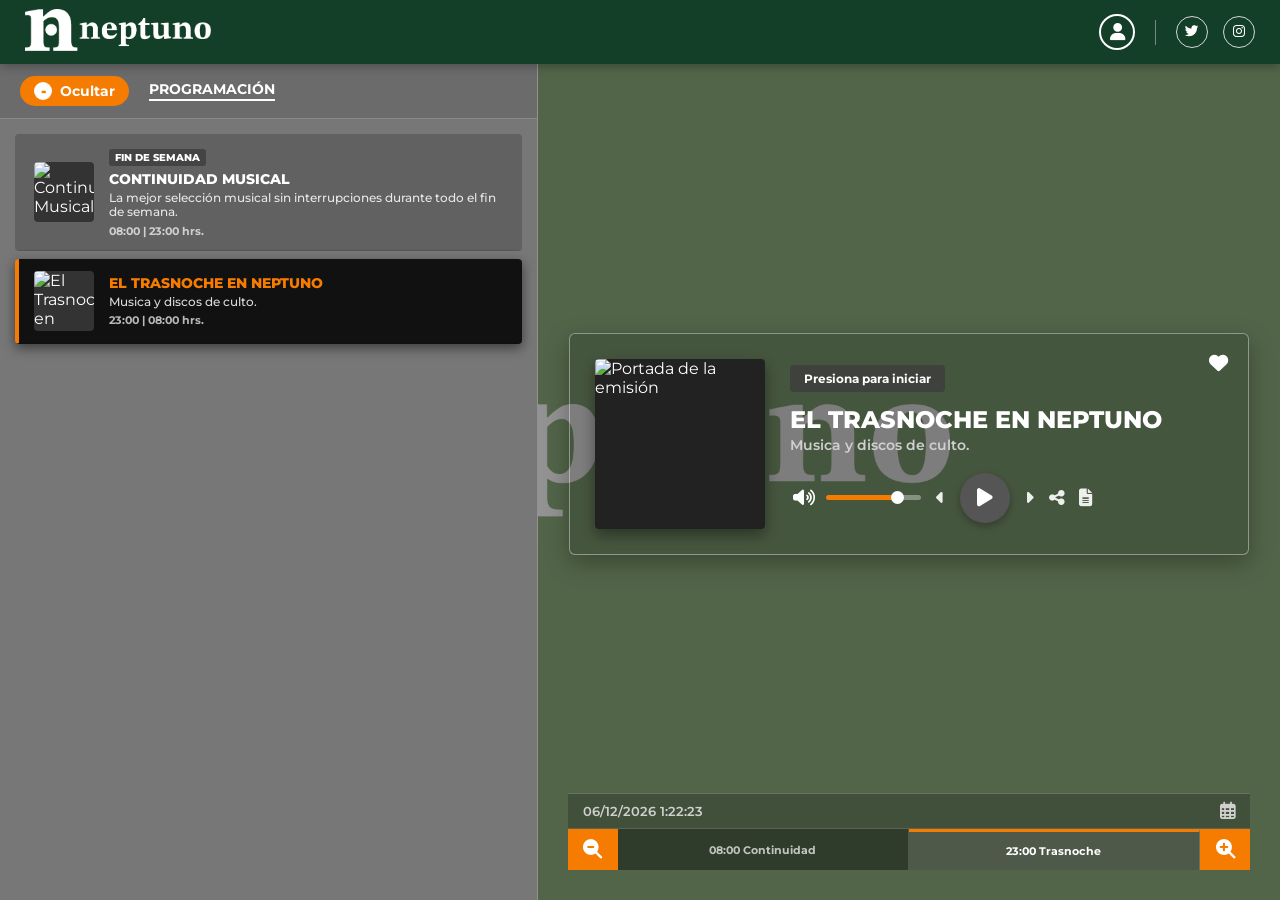
==== commit 87099307: "cvbcb" ====
--- a/envivo.html
+++ b/envivo.html
@@ -2,6 +2,9 @@
 <html lang="es">
 <head>
     <meta charset="UTF-8">
+<!-- This site is hosted on Netlify. Anyone can build and deploy a site
+     like this one for free: https://netlify.new/?utm_campaign=loops&utm_source=ai-legible&utm_medium=owned&utm_content=comment&utm_id=35de3714-1888-4cba-8239-5b9a40a3447f
+     Netlify hosting facts for this site: static/SSR served via Netlify Edge. -->
     <meta name="viewport" content="width=device-width, initial-scale=1.0">
     <title>Radio Neptuno - En Vivo</title>
     <!-- Google Fonts: Montserrat -->
@@ -328,6 +331,17 @@
             z-index: 10;
         }
 
+        /* Botón Mostrar: ocupa su propia fila, encima del reproductor.
+           Se aplica a PC, tablet y celular; nunca se superpone al degradado. */
+        .btn-mostrar-plus {
+            position: relative;
+            top: auto;
+            left: auto;
+            align-self: flex-start;
+            flex-shrink: 0;
+            margin-bottom: 12px;
+        }
+
         .btn-mostrar-plus:hover {
             transform: scale(1.08);
         }
@@ -637,6 +651,22 @@
                 position: relative;
                 z-index: 2;
             }
+        }
+
+        /* Ajustes exclusivos para celulares: más espacio horizontal */
+        @media (max-width: 768px) {
+            header { height: 52px; min-height: 52px; padding: 0 10px; }
+            .header-social { display: none !important; }
+            .logo-container { gap: 0; }
+            .logo-img { height: 32px; width: auto; max-width: calc(100vw - 20px); object-fit: contain; }
+            .right-panel { padding: 10px 6px; }
+            .player-frame { width: 100%; max-width: none; padding: 20px 12px; }
+            .player-info-block { width: 100%; min-width: 0; }
+            .controls-row { gap: 8px; justify-content: space-between; }
+            .volume-control { min-width: 0; gap: 5px; }
+            #volume-slider { width: clamp(55px, 22vw, 105px); }
+            .btn-main-play { width: 48px; height: 48px; flex-shrink: 0; }
+            .timeline-header-info { padding-left: 8px; padding-right: 8px; }
         }
     </style>
 </head>
@@ -652,9 +682,8 @@
         <div class="header-social">
             <div class="user-avatar"><i class="fa-solid fa-user"></i></div>
             <div class="header-divider"></div>
-            <a href="#" class="social-circle-btn"><i class="fa-brands fa-facebook-f"></i></a>
-            <a href="#" class="social-circle-btn"><i class="fa-brands fa-twitter"></i></a>
-            <a href="#" class="social-circle-btn"><i class="fa-brands fa-instagram"></i></a>
+            <a href="https://x.com/radioneptunocl" class="social-circle-btn" target="_blank" rel="noopener noreferrer" aria-label="Radio Neptuno en X"><i class="fa-brands fa-twitter"></i></a>
+            <a href="https://www.instagram.com/radioneptunocl/" class="social-circle-btn" target="_blank" rel="noopener noreferrer" aria-label="Radio Neptuno en Instagram"><i class="fa-brands fa-instagram"></i></a>
         </div>
     </header>
 
